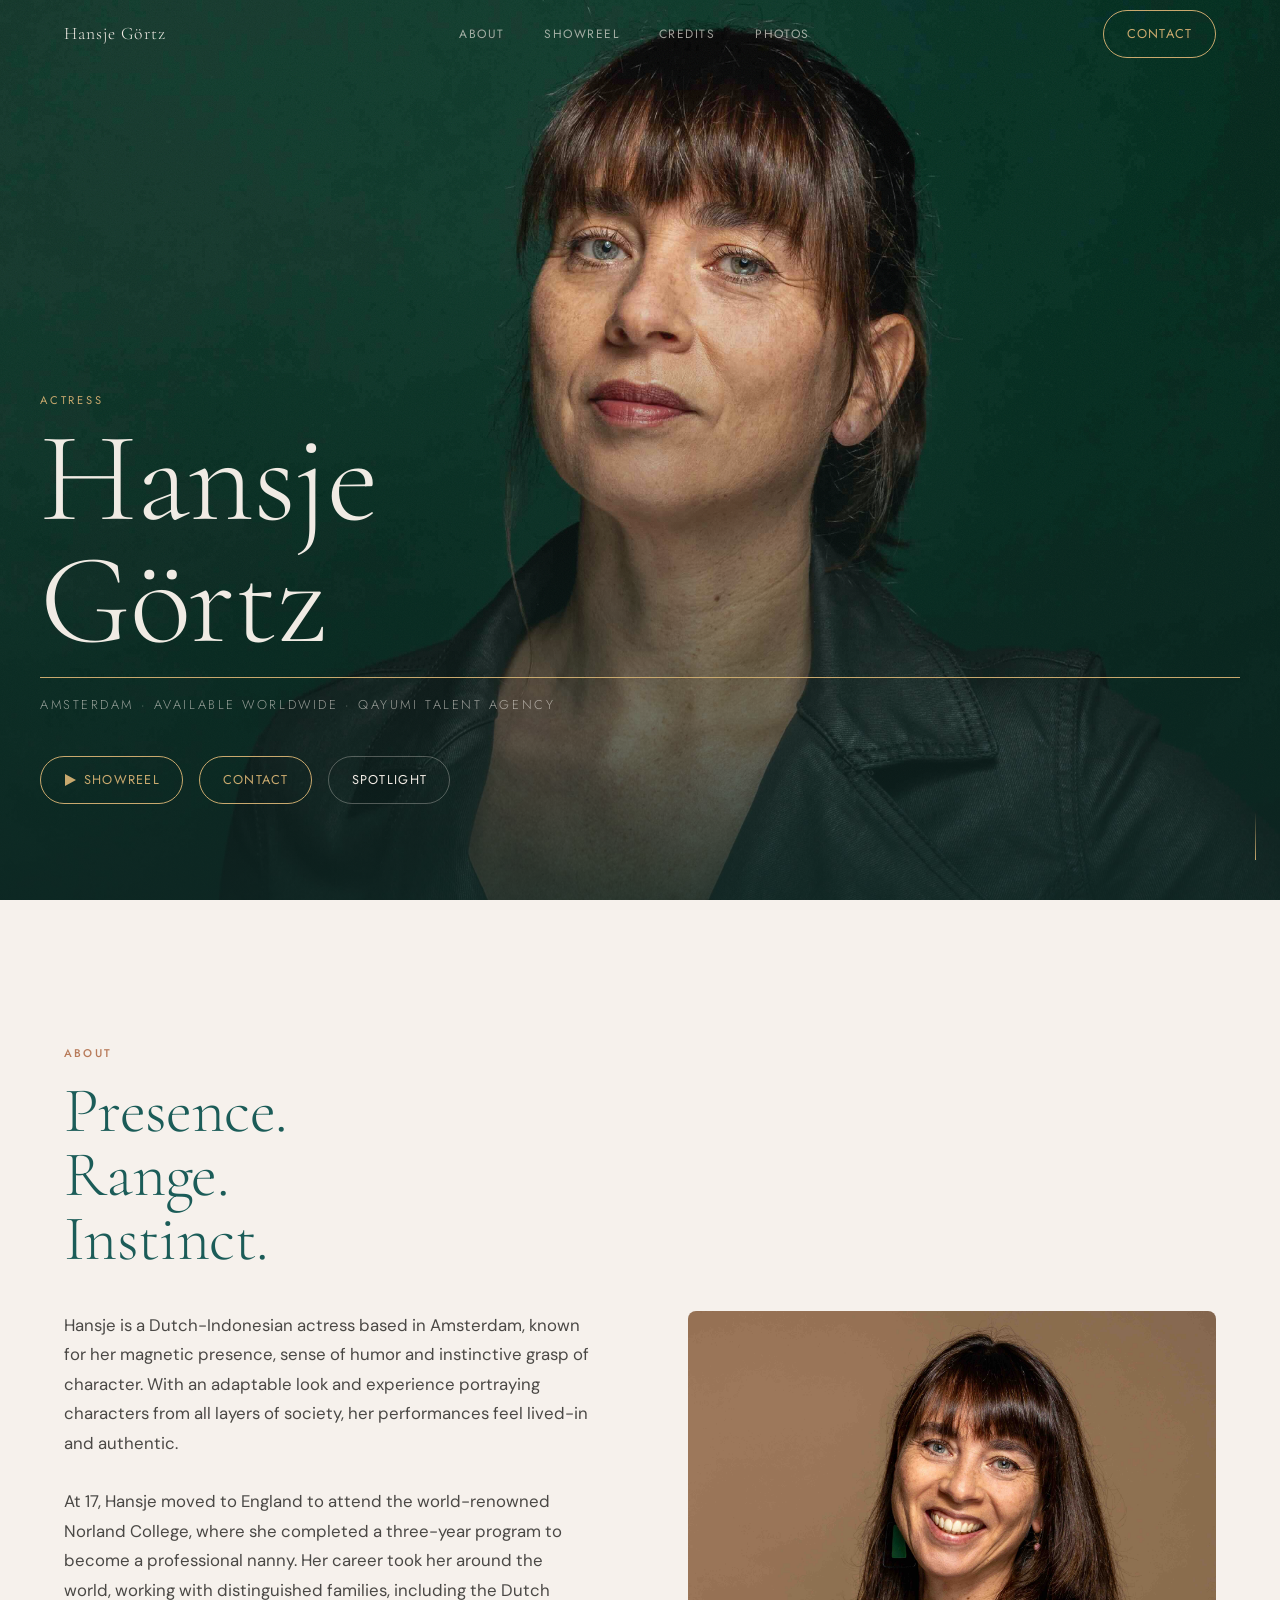
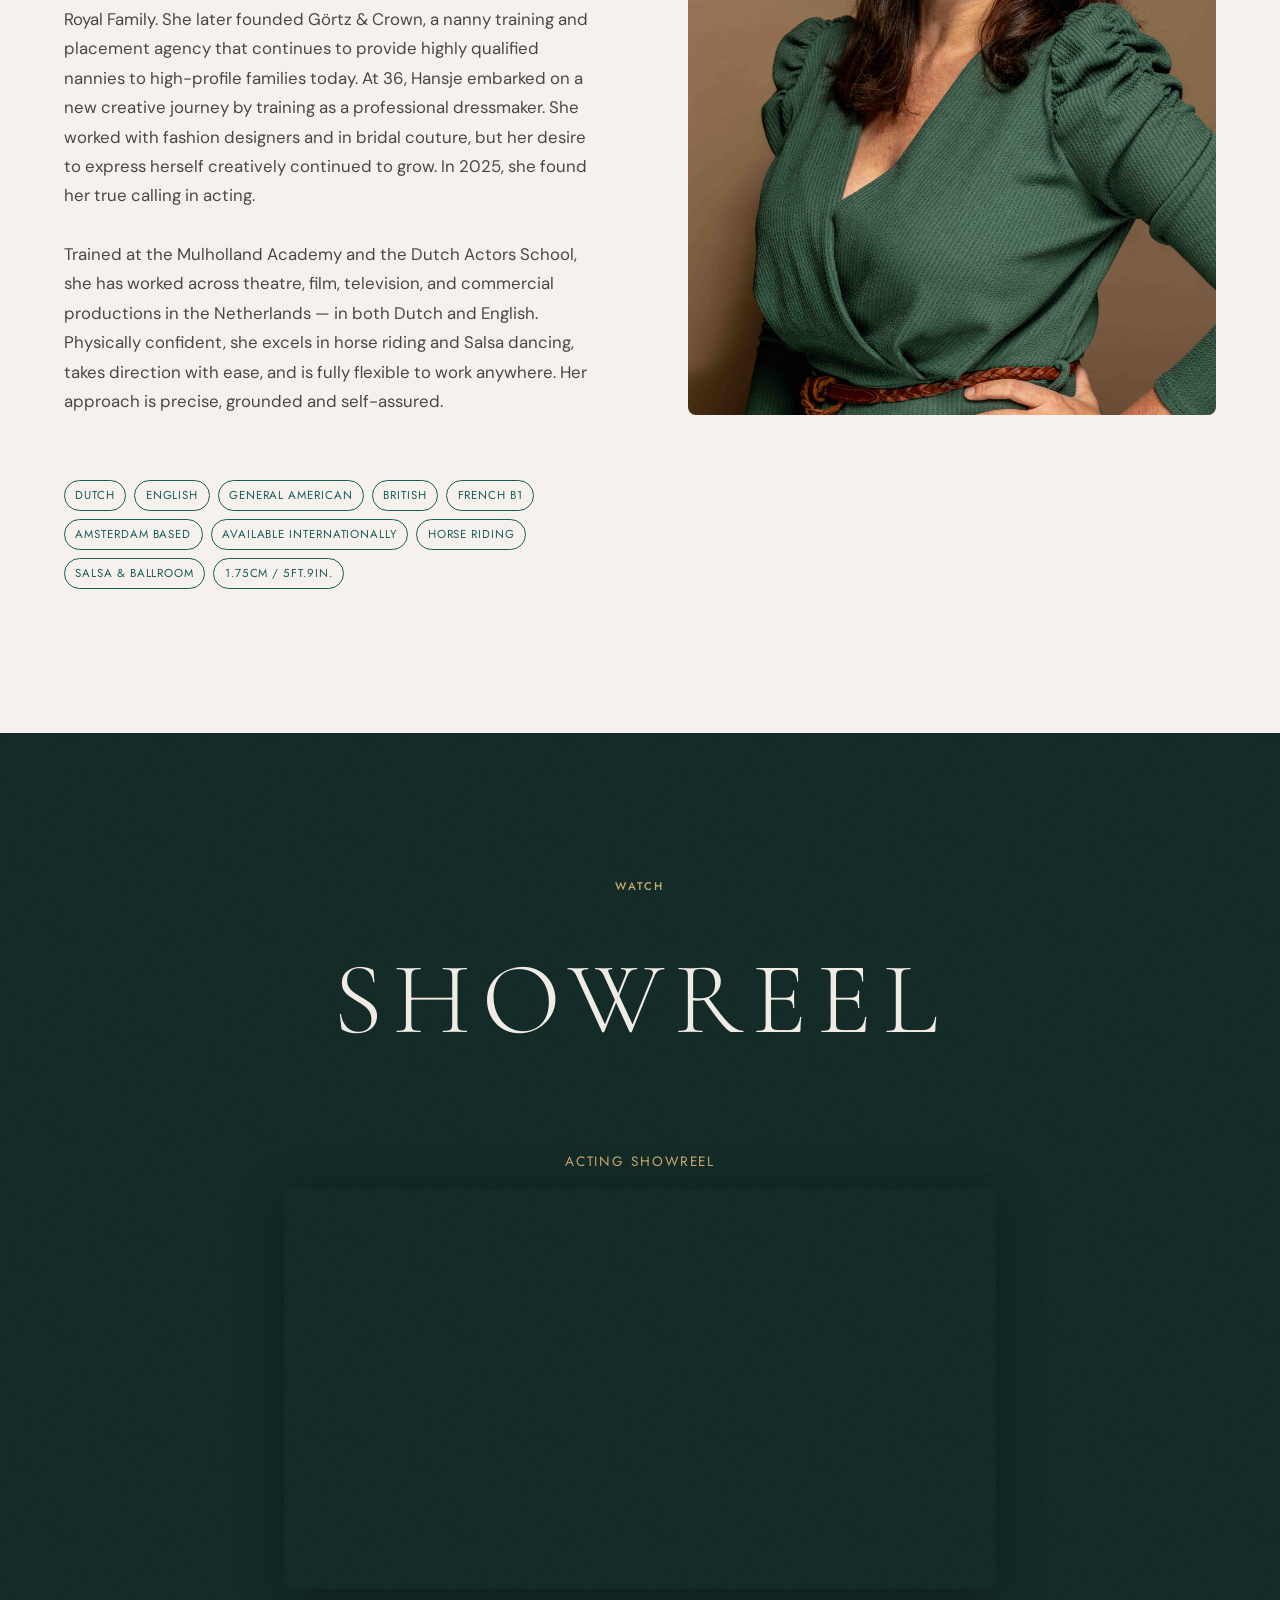
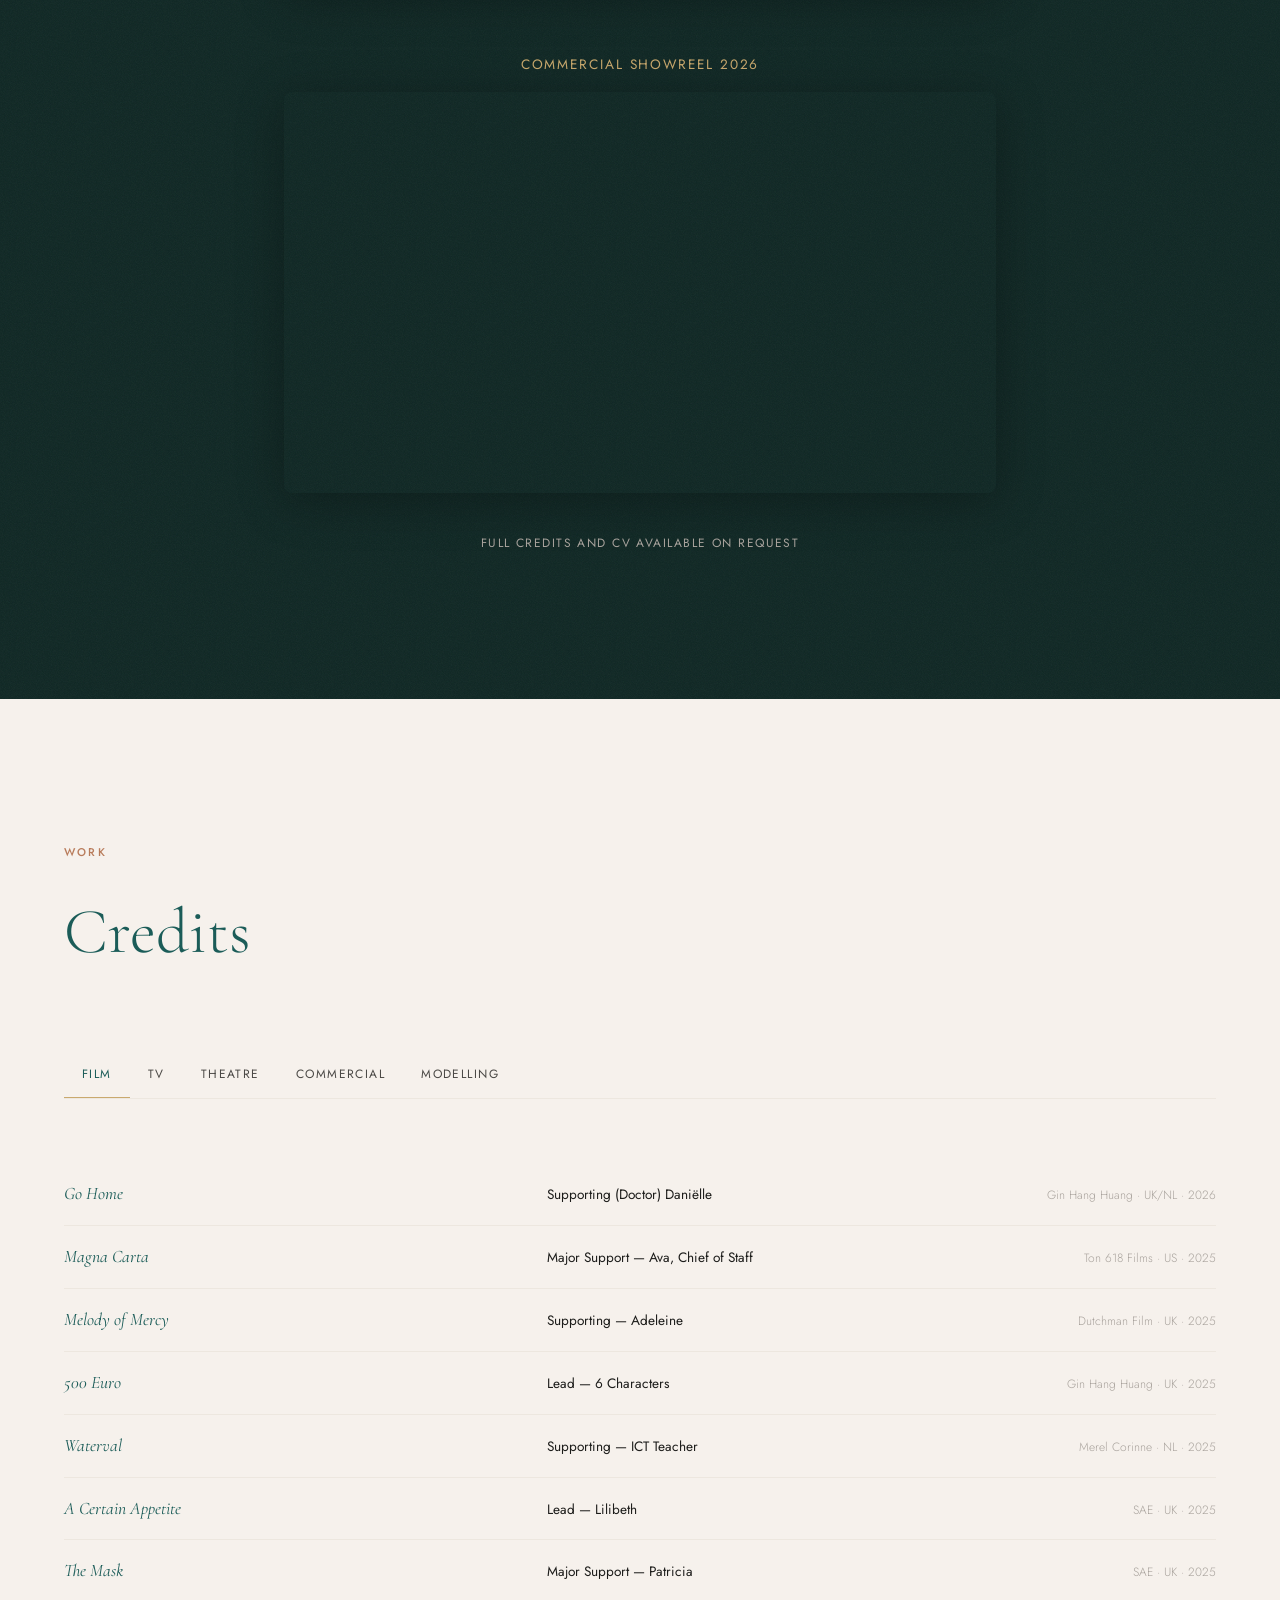
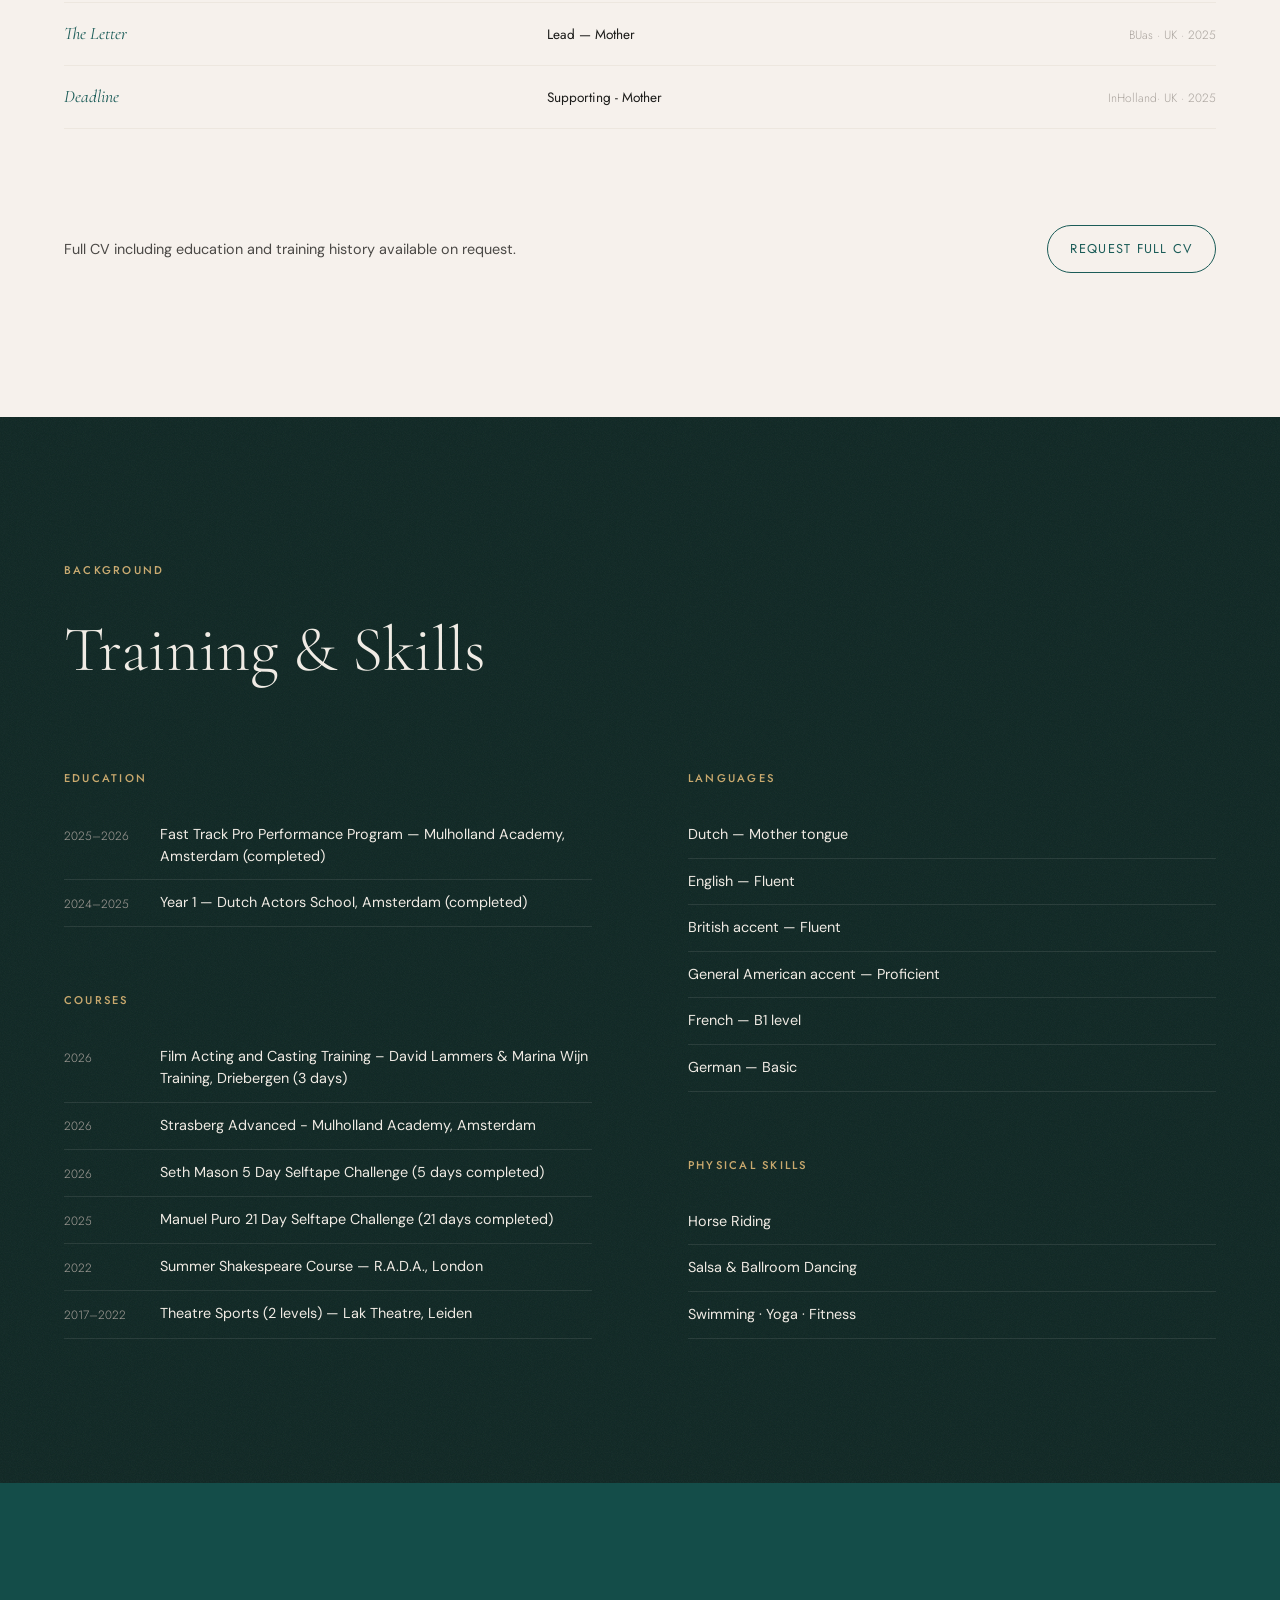
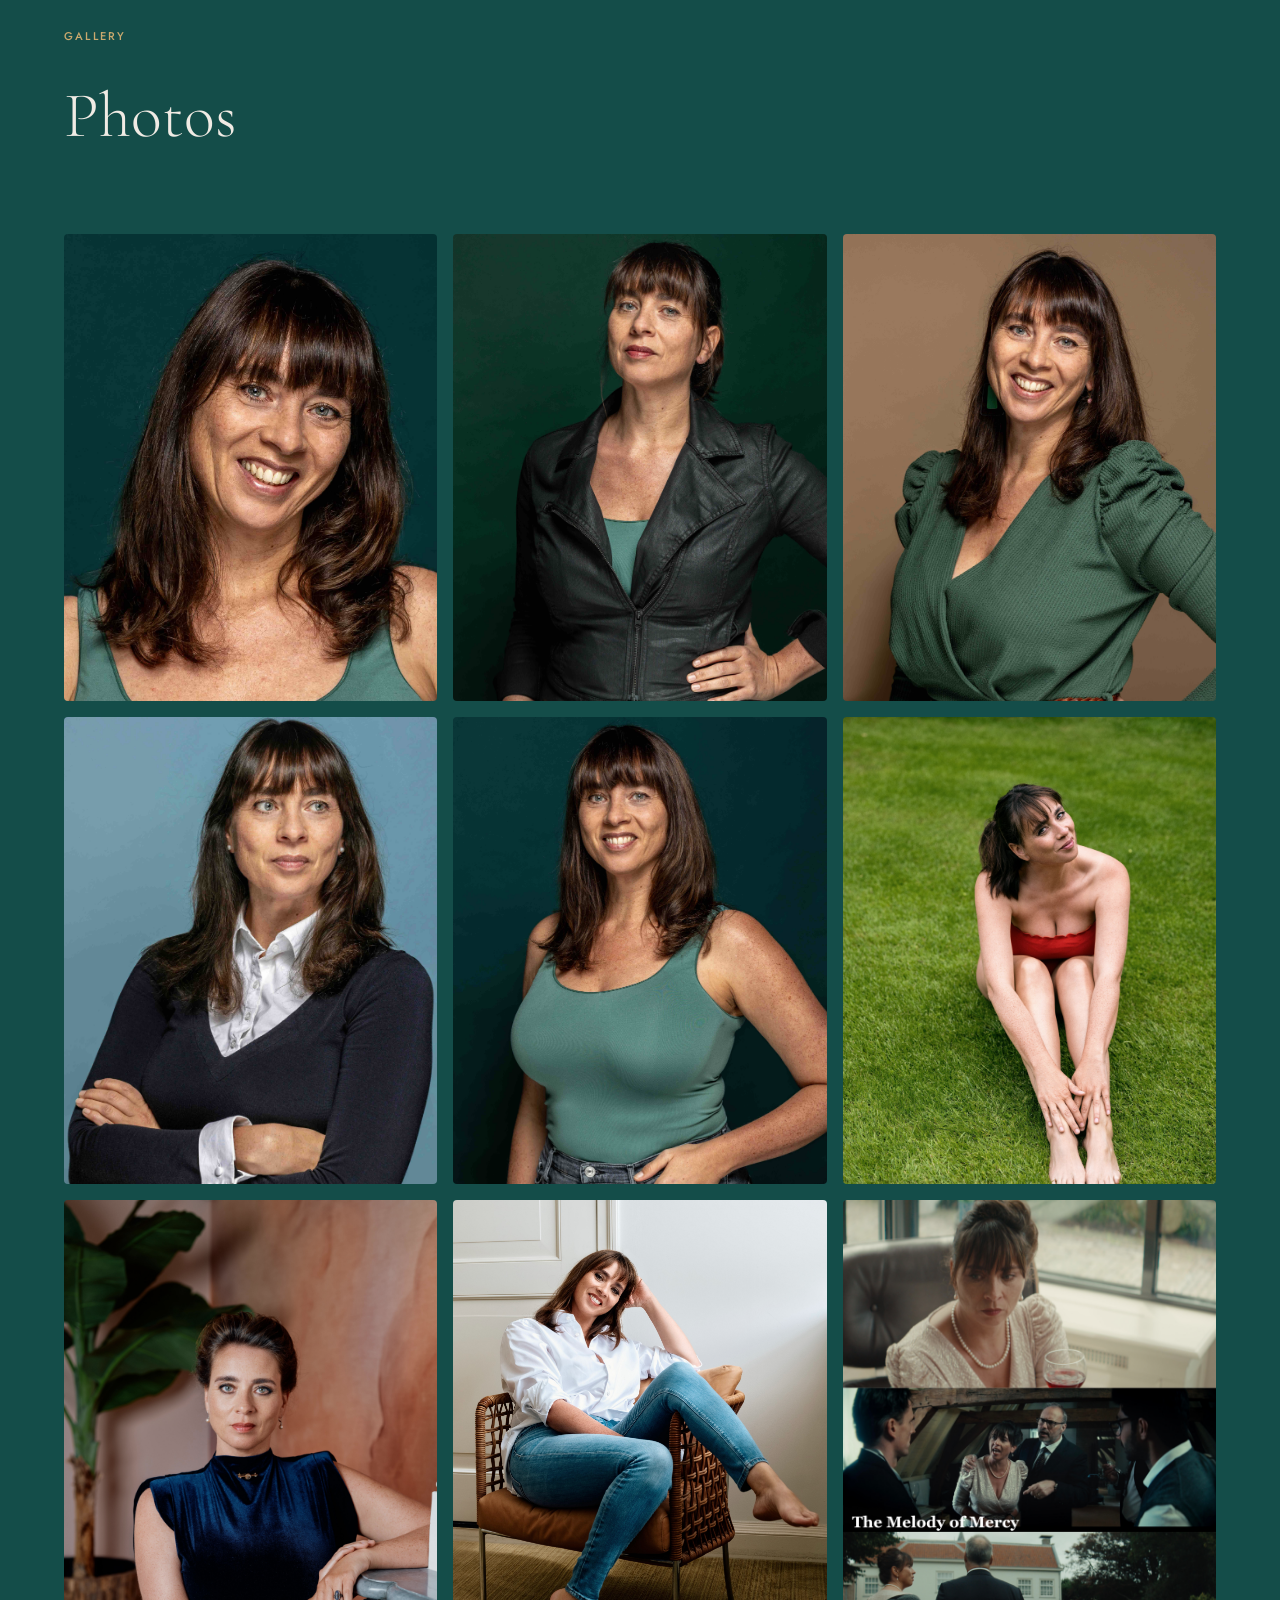
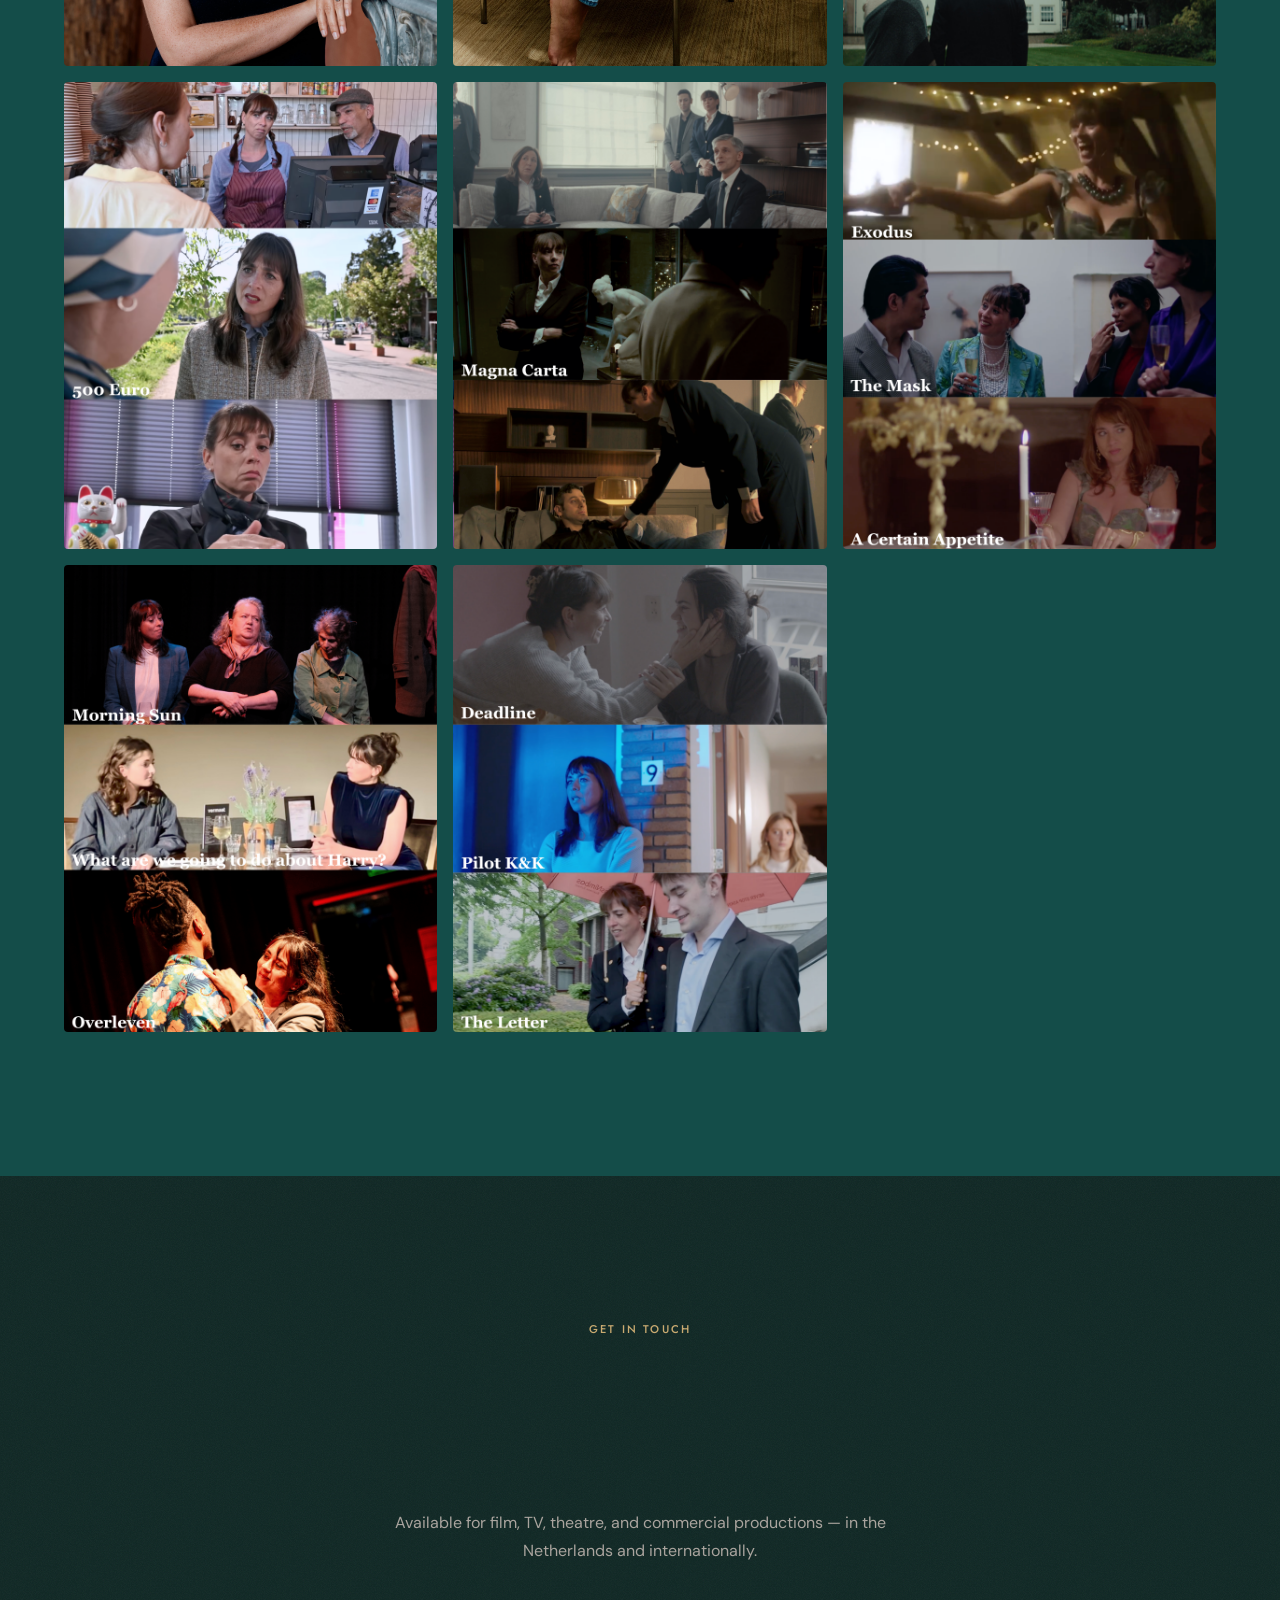
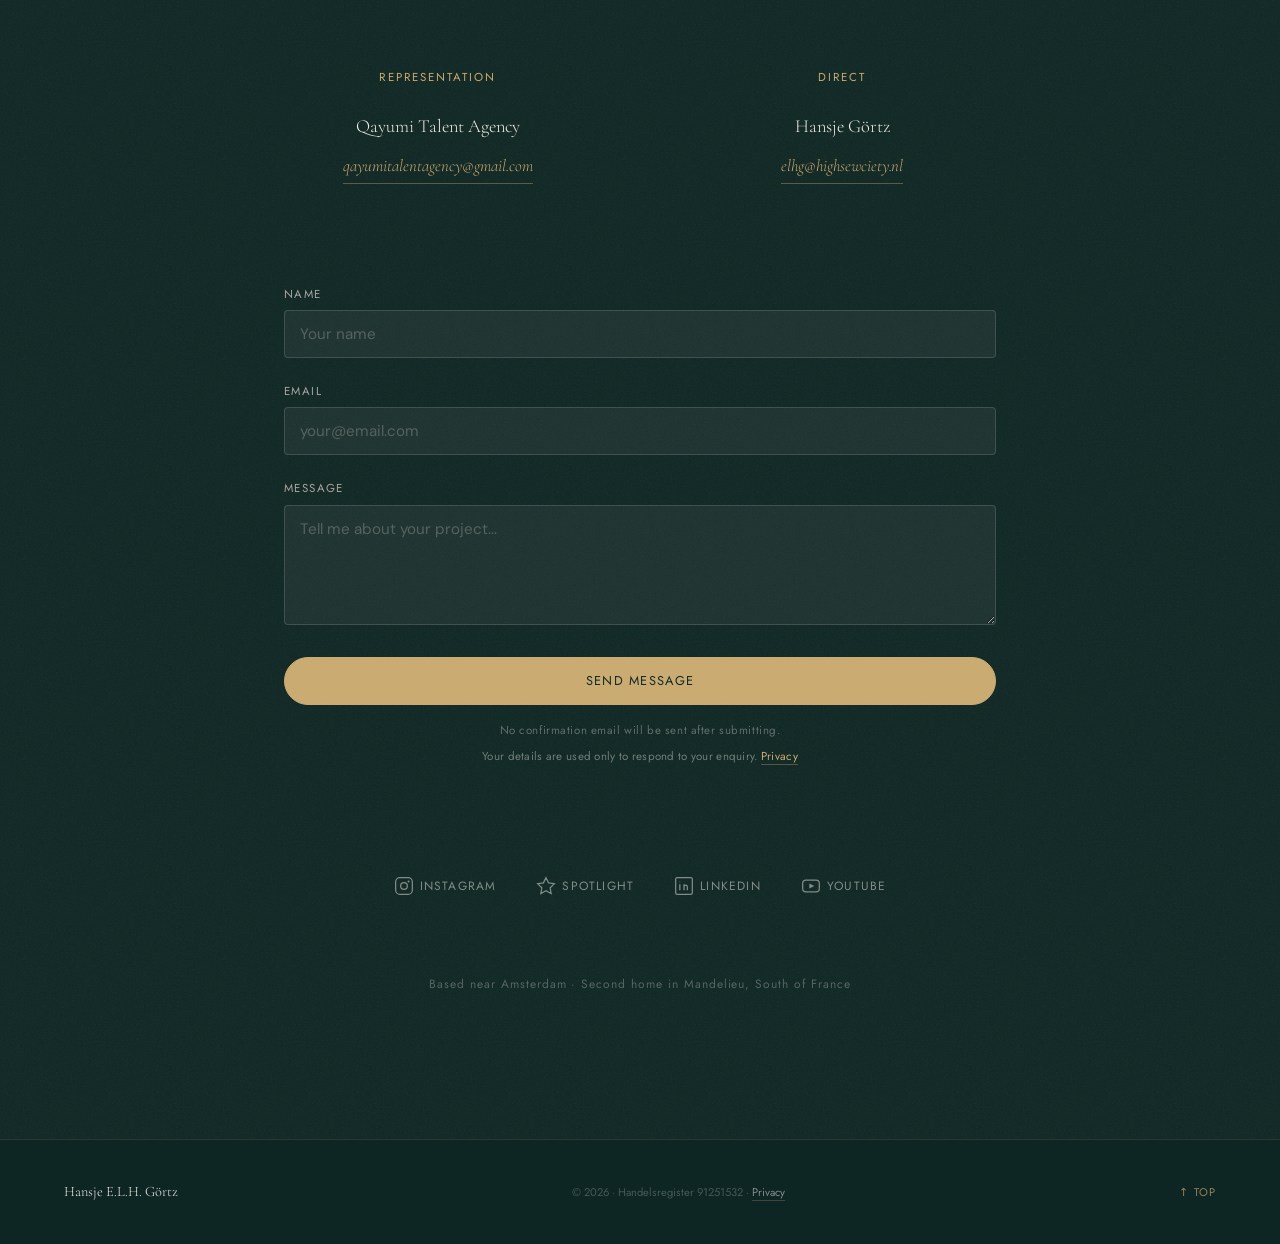
==== index.html @ 38dfb65f "Add files via upload" ====
<!DOCTYPE html>
<html lang="en"><head>
  <meta charset="UTF-8">
  <meta name="viewport" content="width=device-width, initial-scale=1.0">
  <meta name="description" content="Hansje Görtz — Actress based in Amsterdam. Available for Dutch and English-language productions worldwide. Film, TV, Theatre, Commercial.">
  <meta name="keywords" content="Hansje Görtz, actress, Amsterdam, Dutch actress, English actress, film, theatre, TV, casting">
  <meta property="og:title" content="Hansje Görtz — Actress">
  <meta property="og:description" content="Dutch-Indonesian actress based in Amsterdam. Available for international productions.">
  <meta property="og:image" content="images/hero.jpg?v=1787395289828">
  <meta property="og:url" content="https://hansjegortz.com">
  <meta name="twitter:card" content="summary_large_image">
  <title>Hansje Görtz — Actress</title>

  <!-- Google Fonts -->
  <link rel="preconnect" href="https://fonts.googleapis.com">
  <link rel="preconnect" href="https://fonts.gstatic.com" crossorigin="">
  <link href="https://fonts.googleapis.com/css2?family=Cormorant+Garamond:ital,wght@0,300;0,400;0,600;1,300;1,400&amp;family=Jost:wght@300;400;500&amp;family=DM+Sans:ital,wght@0,400;0,500;1,400&amp;display=swap" rel="stylesheet">

  <link rel="stylesheet" href="css/style.css?v=20260909">
  <link rel="stylesheet" href="css/editor.css?v=1787395289828">
</head>

<body class="" style="">

  <!-- HEADER (sticky, transparent to blur on scroll) -->
  <header id="site-header" class="site-header">
    <div class="header-inner">
      <a href="#hero" class="header-logo">Hansje Görtz</a>
      <nav class="header-nav" aria-label="Main navigation">
        <a href="#about">About</a>
        <a href="#showreel">Showreel</a>
        <a href="#credits">Credits</a>
        <a href="#photos">Photos</a>
      </nav>
      <a href="#contact" class="header-cta btn btn--outline">Contact</a>
      <button class="hamburger" aria-label="Open menu" aria-expanded="false">
        <span></span><span></span><span></span>
      </button>
    </div>
  </header>

  <!-- Mobile overlay nav -->
  <div class="mobile-nav" id="mobile-nav" aria-hidden="true">
    <nav>
      <a href="#about" class="mobile-nav__link">About</a>
      <a href="#showreel" class="mobile-nav__link">Showreel</a>
      <a href="#credits" class="mobile-nav__link">Credits</a>
      <a href="#photos" class="mobile-nav__link">Photos</a>
      <a href="#contact" class="mobile-nav__link mobile-nav__link--cta">Contact</a>
    </nav>
  </div>

  <main>

    <!-- SECTION 01 — HERO -->
    <section id="hero" class="section-hero">
      <div class="hero-bg">
        <img src="images/hero.jpg?v=1787395289828" alt="Hansje Görtz — Actress" class="hero-img" fetchpriority="high">
        <div class="hero-grain"></div>
        <div class="hero-gradient"></div>
      </div>
      <div class="hero-content">
        <p class="hero-eyebrow">Actress</p>
        <h1 class="hero-name">
          <span class="hero-name__line1">Hansje</span>
          <span class="hero-name__line2">Görtz</span>
        </h1>
        <p class="hero-tagline" data-editable="" spellcheck="true">Amsterdam · Available worldwide · Qayumi talent agency</p>
        <div class="hero-actions">
          <a href="#showreel" class="btn btn--outline btn--icon">
            <svg width="14" height="14" viewBox="0 0 14 14" fill="currentColor" aria-hidden="true"><polygon points="2,1 13,7 2,13"></polygon></svg>
            Showreel
          </a>
          <a href="#contact" class="btn btn--outline">Contact</a>
          <a href="https://app.spotlight.com/0930-5613-6769" target="_blank" rel="noopener noreferrer" class="btn btn--ghost">Spotlight</a>
        </div>
      </div>
      <a href="#about" class="hero-scroll-hint" aria-label="Scroll to about section">
        <span class="hero-scroll-line"></span>
      </a>
    </section>

    <!-- SECTION 02 — ABOUT -->
    <section id="about" class="section-about section--light">
      <div class="container">
        <div class="about-grid">
          <div class="about-text">
            <p class="section-label">About</p>
            <h2 class="about-heading" data-editable="" spellcheck="true">Presence.<br>Range.<br>Instinct.</h2>
            <div class="about-bio" data-editable="" data-multiline="" spellcheck="true">Hansje is a Dutch-Indonesian actress based in Amsterdam, known for her magnetic presence, sense of humor and instinctive grasp of character. With an adaptable look and experience portraying characters from all layers of society, her performances feel lived-in and authentic.<br><br>At 17, Hansje moved to England to attend the world-renowned Norland College, where she completed a three-year program to become a professional nanny. Her career took her around the world, working with distinguished families, including the Dutch Royal Family. She later founded Görtz &amp; Crown, a nanny training and placement agency that continues to provide highly qualified nannies to high-profile families today. At 36, Hansje embarked on a new creative journey by training as a professional dressmaker. She worked with fashion designers and in bridal couture, but her desire to express herself creatively continued to grow. In 2025, she found her true calling in acting.<br><br>Trained at the Mulholland Academy and the Dutch Actors School, she has worked across theatre, film, television, and commercial productions in the Netherlands — in both Dutch and English. Physically confident, she excels in horse riding and Salsa dancing, takes direction with ease, and is fully flexible to work anywhere. Her approach is precise, grounded and self-assured.</div>
            <div class="about-tags" aria-label="Key attributes" data-tag-container="">
              <span class="tag">Dutch</span>
              <span class="tag">English</span>
              <span class="tag">General American</span>
              <span class="tag">British</span>
              <span class="tag">French B1</span>
              <span class="tag">Amsterdam based</span>
              <span class="tag">Available internationally</span>
              <span class="tag">Horse riding</span>
              <span class="tag">Salsa &amp; Ballroom</span>
            <span class="tag">1.75cm / 5ft.9in.</span></div>
          </div>
          <div class="about-photo-wrap">
            <img src="images/about.jpg?v=1787395289828" alt="Hansje Görtz" class="about-photo" loading="lazy">
          </div>
        </div>
      </div>
    </section>

    <!-- SECTION 03 — SHOWREEL -->
    <section id="showreel" class="section-showreel section--dark">
      <div class="section-grain"></div>
      <div class="container container--narrow">
        <p class="section-label section-label--light">Watch</p>
        <h2 class="showreel-heading">Showreel</h2>
        <div class="showreel-list" data-showreel-list="">
          
        <div class="showreel-item"><h3 class="showreel-title" data-editable="" spellcheck="true">ACTING SHOWREEL</h3><div class="video-wrap"><iframe src="https://www.youtube.com/embed/jmjL3Ic3hh0?rel=0&amp;modestbranding=1" title="Hansje Görtz — ACTING SHOWREEL" frameborder="0" allow="accelerometer; autoplay; clipboard-write; encrypted-media; gyroscope; picture-in-picture" allowfullscreen="" loading="lazy"></iframe></div></div><div class="showreel-item"><h3 class="showreel-title" data-editable="" spellcheck="true">Commercial Showreel 2026</h3><div class="video-wrap"><iframe src="https://www.youtube.com/embed/zDg1MXEFWkk?rel=0&amp;modestbranding=1" title="Hansje Görtz — Commercial Showreel 2026" frameborder="0" allow="accelerometer; autoplay; clipboard-write; encrypted-media; gyroscope; picture-in-picture" allowfullscreen="" loading="lazy"></iframe></div></div></div>
        <a href="#contact" class="showreel-note">Full credits and CV available on request</a>
      </div>
    </section>

    <!-- SECTION 04 — CREDITS -->
    <section id="credits" class="section-credits section--light">
      <div class="container">
        <p class="section-label">Work</p>
        <h2 class="credits-heading" data-editable="" spellcheck="true">Credits</h2>
        <div class="credits-tabs" role="tablist" aria-label="Credits by category">
          <button class="tab-btn tab-btn--active" role="tab" aria-selected="true" aria-controls="tab-film" data-tab="film" tabindex="0" data-editable="" spellcheck="true">Film</button>
          <button class="tab-btn" role="tab" aria-selected="false" aria-controls="tab-tv" data-tab="tv" tabindex="-1" data-editable="" spellcheck="true">TV</button>
          <button class="tab-btn" role="tab" aria-selected="false" aria-controls="tab-theatre" data-tab="theatre" tabindex="-1" data-editable="" spellcheck="true">Theatre</button>
          <button class="tab-btn" role="tab" aria-selected="false" aria-controls="tab-commercial" data-tab="commercial" tabindex="-1" data-editable="" spellcheck="true">Commercial</button>
        <button id="credit-tab-modelling" class="tab-btn" role="tab" aria-selected="false" aria-controls="tab-modelling" data-tab="modelling" data-editable="" spellcheck="true" tabindex="-1">Modelling</button></div>

        <!-- FILM -->
        <div id="tab-film" class="credits-list credits-list--active" role="tabpanel">
          
          <div class="credit-item"><span class="credit-title" data-editable="" spellcheck="true">Go Home</span><span class="credit-role" data-editable="" spellcheck="true">Supporting (Doctor) Daniëlle</span><span class="credit-details" data-editable="" spellcheck="true">Gin Hang Huang · UK/NL · 2026</span></div><div class="credit-item">
            
            
            
          <span class="credit-title" data-editable="" spellcheck="true">Magna Carta</span><span class="credit-role" data-editable="" spellcheck="true">Major Support — Ava, Chief of Staff</span><span class="credit-details" data-editable="" spellcheck="true">Ton 618 Films · US · 2025</span></div><div class="credit-item">
            
            
            
          <span class="credit-title" data-editable="" spellcheck="true">Melody of Mercy</span><span class="credit-role" data-editable="" spellcheck="true">Supporting — Adeleine</span><span class="credit-details" data-editable="" spellcheck="true">Dutchman Film · UK · 2025</span></div><div class="credit-item">
            
            
            
          <span class="credit-title" data-editable="" spellcheck="true">500 Euro</span><span class="credit-role" data-editable="" spellcheck="true">Lead — 6 Characters</span><span class="credit-details" data-editable="" spellcheck="true">Gin Hang Huang · UK · 2025</span></div>
          
          
          <div class="credit-item">
            
            
            
          <span class="credit-title" data-editable="" spellcheck="true">Waterval</span><span class="credit-role" data-editable="" spellcheck="true">Supporting — ICT Teacher</span><span class="credit-details" data-editable="" spellcheck="true">Merel Corinne · NL · 2025</span></div>
          <div class="credit-item">
            
            
            
          <span class="credit-title" data-editable="" spellcheck="true">A Certain Appetite</span><span class="credit-role" data-editable="" spellcheck="true">Lead — Lilibeth</span><span class="credit-details" data-editable="" spellcheck="true">SAE · UK · 2025</span></div>
          <div class="credit-item">
            
            
            
          <span class="credit-title" data-editable="" spellcheck="true">The Mask</span><span class="credit-role" data-editable="" spellcheck="true">Major Support — Patricia</span><span class="credit-details" data-editable="" spellcheck="true">SAE · UK · 2025</span></div>
          <div class="credit-item">
            
            
            
          <span class="credit-title" data-editable="" spellcheck="true">The Letter</span><span class="credit-role" data-editable="" spellcheck="true">Lead — Mother</span><span class="credit-details" data-editable="" spellcheck="true">BUas · UK · 2025</span></div>
        <div class="credit-item"><span class="credit-title" data-editable="" spellcheck="true">Deadline</span><span class="credit-role" data-editable="" spellcheck="true">Supporting - Mother</span><span class="credit-details" data-editable="" spellcheck="true">InHolland· UK · 2025</span></div></div>

        <!-- TV -->
        <div id="tab-tv" class="credits-list" role="tabpanel" hidden="">
          <div class="credit-item"><span class="credit-title" data-editable="" spellcheck="true">Couch Clues (TV &amp; Online Escape Room)</span><span class="credit-role" data-editable="" spellcheck="true">Lead in Cat Case – Hannah</span><span class="credit-details" data-editable="" spellcheck="true">Lucid Pictures · UK · 2026</span></div><div class="credit-item">
            
            
            
          <span class="credit-title" data-editable="" spellcheck="true">Zelesta</span><span class="credit-role" data-editable="" spellcheck="true">Lead — TV Commercial</span><span class="credit-details" data-editable="" spellcheck="true">Ecom Nomad BV · NL · 2026</span></div><div class="credit-item">
            
            
            
          <span class="credit-title" data-editable="" spellcheck="true">Exodus (Pilot)</span><span class="credit-role" data-editable="" spellcheck="true">Lead — Janine</span><span class="credit-details" data-editable="" spellcheck="true">VPRO / NPO · Amar Somaroo · UK · 2025</span></div>
          <div class="credit-item">
            
            
            
          <span class="credit-title" data-editable="" spellcheck="true">De Faker op Vakantie</span><span class="credit-role" data-editable="" spellcheck="true">Lead — Mother</span><span class="credit-details" data-editable="" spellcheck="true">NPO / ZAPP · NL · 2025</span></div>
          <div class="credit-item">
            
            
            
          <span class="credit-title" data-editable="" spellcheck="true">K&amp;K (Pilot)</span><span class="credit-role" data-editable="" spellcheck="true">Supporting — Agnes</span><span class="credit-details" data-editable="" spellcheck="true">Cycloop TV · NL · 2025</span></div>
          
        </div>

        <!-- THEATRE -->
        <div id="tab-theatre" class="credits-list" role="tabpanel" hidden="">
          <div class="credit-item">
            
            
            
          <span class="credit-title" data-editable="" spellcheck="true">Morning Sun</span><span class="credit-role" data-editable="" spellcheck="true">Lead — Sylvia</span><span class="credit-details" data-editable="" spellcheck="true">Strike Me Pink Productions · UK · 2026</span></div>
          
          <div class="credit-item">
            
            
            
          <span class="credit-title" data-editable="" spellcheck="true">What Are We Going to Do About Harry?</span><span class="credit-role" data-editable="" spellcheck="true">Lead — Susan</span><span class="credit-details" data-editable="" spellcheck="true">TMA · Alex Murphy · UK · 2025</span></div>
          <div class="credit-item">
            
            
            
          <span class="credit-title" data-editable="" spellcheck="true">Necessary Targets</span><span class="credit-role" data-editable="" spellcheck="true">Lead — J.S.</span><span class="credit-details" data-editable="" spellcheck="true">TMA · Alex Murphy · UK · 2025</span></div>
          <div class="credit-item">
            
            
            
          <span class="credit-title" data-editable="" spellcheck="true">Sofa Play</span><span class="credit-role" data-editable="" spellcheck="true">Lead — Multiple Characters</span><span class="credit-details" data-editable="" spellcheck="true">TMA · Emma Dingwall · UK · 2025</span></div><div class="credit-item">
            
            
            
          <span class="credit-title" data-editable="" spellcheck="true">Over Leven</span><span class="credit-role" data-editable="" spellcheck="true">Lead — Noah</span><span class="credit-details" data-editable="" spellcheck="true">DNA · Mingus Dagelet · NL · 2025</span></div>
        </div>

        <!-- COMMERCIAL -->
        <div id="tab-commercial" class="credits-list" role="tabpanel" hidden="">
          <div class="credit-item"><span class="credit-title" data-editable="" spellcheck="true">Bol Online Campaign</span><span class="credit-role" data-editable="" spellcheck="true">Lead - Mother</span><span class="credit-details" data-editable="" spellcheck="true">Japie Stoppelenberg · NL · 2026</span></div><div class="credit-item"><span class="credit-title" data-editable="" spellcheck="true">Karwei Recruitment Campaign</span><span class="credit-role" data-editable="" spellcheck="true">Lead - Assistant Manager</span><span class="credit-details" data-editable="" spellcheck="true">Everybody Likes Penguins · NL · 2026</span></div><div class="credit-item"><span class="credit-title" data-editable="" spellcheck="true">Mother's Earth</span><span class="credit-role" data-editable="" spellcheck="true">Lead - Mother</span><span class="credit-details" data-editable="" spellcheck="true">Mango Media· NL · 2026</span></div><div class="credit-item"><span class="credit-title" data-editable="" spellcheck="true">Delta Airlines</span><span class="credit-role" data-editable="" spellcheck="true">Support - Airport Assistant</span><span class="credit-details" data-editable="" spellcheck="true">Gracie Koh · UK · 2026</span></div><div class="credit-item"><span class="credit-title" data-editable="" spellcheck="true">Sopra Steria</span><span class="credit-role" data-editable="" spellcheck="true">Support - Mother</span><span class="credit-details" data-editable="" spellcheck="true">Soda Film · NL · 2026</span></div><div class="credit-item">
            
            
            
          <span class="credit-title" data-editable="" spellcheck="true">V-Hotel</span><span class="credit-role" data-editable="" spellcheck="true">Lead - Hotel Guest</span><span class="credit-details" data-editable="" spellcheck="true">Eastcamp · NL · 2026</span></div><div class="credit-item"><span class="credit-title" data-editable="" spellcheck="true">Yuki Software</span><span class="credit-role" data-editable="" spellcheck="true">Lead - Accountant</span><span class="credit-details" data-editable="" spellcheck="true">Summery Media · NL · 2026</span></div><div class="credit-item">
            
            
            
          <span class="credit-title" data-editable="" spellcheck="true">Mortgage2Go</span><span class="credit-role" data-editable="" spellcheck="true">Lead - Home Buyer</span><span class="credit-details" data-editable="" spellcheck="true">Summery Media · UK · 2026</span></div><div class="credit-item"><span class="credit-title" data-editable="" spellcheck="true">Snel Voor de Zorg</span><span class="credit-role" data-editable="" spellcheck="true">Lead - Nurse</span><span class="credit-details" data-editable="" spellcheck="true">Dunion Online Marketing · NL · 2026</span></div><div class="credit-item">
            
            
            
          <span class="credit-title" data-editable="" spellcheck="true">PricewaterhouseCoopers (PWC)</span><span class="credit-role" data-editable="" spellcheck="true">Lead - Specialist Training Video</span><span class="credit-details" data-editable="" spellcheck="true">Guido Vedder · UK · 2025</span></div>
          
          
          <div class="credit-item"><span class="credit-title" data-editable="" spellcheck="true">Flexcoop</span><span class="credit-role" data-editable="" spellcheck="true">Lead - Nurse</span><span class="credit-details" data-editable="" spellcheck="true">Rec &amp; Play· NL · 2025</span></div><div class="credit-item">
            
            
            
          <span class="credit-title" data-editable="" spellcheck="true">Restaurant Dreefzicht</span><span class="credit-role" data-editable="" spellcheck="true">Lead - Restaurant Guest</span><span class="credit-details" data-editable="" spellcheck="true">Blue Whale Production · NL · 2025</span></div><div class="credit-item">
            
            
            
          <span class="credit-title" data-editable="" spellcheck="true">VVV Giftcard</span><span class="credit-role" data-editable="" spellcheck="true">Lead - Mother</span><span class="credit-details" data-editable="" spellcheck="true">Dorst &amp; Lesser · NL · 2025</span></div>
          <div class="credit-item">
            
            
            
          <span class="credit-title" data-editable="" spellcheck="true">Christies Real Estate</span><span class="credit-role" data-editable="" spellcheck="true">Lead - Home Owner</span><span class="credit-details" data-editable="" spellcheck="true">NL · 2025</span></div>
          
        </div>

        <div id="tab-modelling" class="credits-list" role="tabpanel" aria-labelledby="credit-tab-modelling" hidden=""><div class="credit-item"><span class="credit-title" data-editable="" spellcheck="true">Albert Heijn</span><span class="credit-role" data-editable="" spellcheck="true">Lead - Handmodel</span><span class="credit-details" data-editable="" spellcheck="true">Britt van Rhijn · NL · 2026</span></div></div><div class="credits-footer">
          <p class="credits-footer-text">Full CV including education and training history available on request.</p>
          <a href="mailto:elhg@highsewciety.nl?subject=CV Request — Hansje Görtz" class="btn btn--outline-dark">Request Full CV</a>
        </div>
      </div>
    </section>

    <!-- SECTION 05 — TRAINING & SKILLS -->
    <section id="training" class="section-training section--dark">
      <div class="section-grain"></div>
      <div class="container">
        <p class="section-label section-label--light">Background</p>
        <h2 class="training-heading">Training &amp; Skills</h2>
        <div class="training-grid">
          <div class="training-col">
            <h3 class="training-col-title">Education</h3>
            <ul class="training-list" data-training-list="" data-training-entry-type="dated">
              <li>
                <span class="training-year" data-editable="" spellcheck="true">2025–2026</span>
                <span class="training-desc" data-editable="" spellcheck="true">Fast Track Pro Performance Program — Mulholland Academy, Amsterdam (completed)</span>
              </li>
              <li>
                <span class="training-year" data-editable="" spellcheck="true">2024–2025</span>
                <span class="training-desc" data-editable="" spellcheck="true">Year 1 — Dutch Actors School, Amsterdam (completed)</span>
              </li>
            </ul>
            <h3 class="training-col-title training-col-title--spaced">Courses</h3>
            <ul class="training-list" data-training-list="" data-training-entry-type="dated">
              <li class=""><span class="training-year" data-editable="" spellcheck="true">2026</span><span class="training-desc" data-editable="" spellcheck="true">Film Acting and Casting Training – David Lammers &amp; Marina Wijn Training, Driebergen (3 days)</span></li><li class=""><span class="training-year" data-editable="" spellcheck="true">2026</span><span class="training-desc" data-editable="" spellcheck="true">Strasberg Advanced - Mulholland Academy, Amsterdam</span></li><li class="">
                <span class="training-year" data-editable="" spellcheck="true">2026</span>
                <span class="training-desc" data-editable="" spellcheck="true">Seth Mason 5 Day Selftape Challenge (5 days completed)</span>
              </li><li class="">
                <span class="training-year" data-editable="" spellcheck="true">2025</span>
                <span class="training-desc" data-editable="" spellcheck="true">Manuel Puro 21 Day Selftape Challenge (21 days completed)</span>
              </li><li class="">
                <span class="training-year" data-editable="" spellcheck="true">2022</span>
                <span class="training-desc" data-editable="" spellcheck="true">Summer Shakespeare Course — R.A.D.A., London</span>
              </li><li class="">
                <span class="training-year" data-editable="" spellcheck="true">2017–2022</span>
                <span class="training-desc" data-editable="" spellcheck="true">Theatre Sports (2 levels) — Lak Theatre, Leiden</span>
              </li>
              
              
              
            </ul>
          </div>
          <div class="training-col">
            <h3 class="training-col-title">Languages</h3>
            <ul class="training-list" data-training-list="" data-training-entry-type="simple">
              <li data-no-year="true"><span class="training-desc" data-editable="" spellcheck="true">Dutch — Mother tongue</span></li>
              <li data-no-year="true"><span class="training-desc" data-editable="" spellcheck="true">English — Fluent</span></li>
              <li data-no-year="true" class=""><span class="training-desc" data-editable="" spellcheck="true">British accent — Fluent</span></li><li data-no-year="true" class=""><span class="training-desc" data-editable="" spellcheck="true">General American accent — Proficient</span></li>
              
              <li data-no-year="true"><span class="training-desc" data-editable="" spellcheck="true">French — B1 level</span></li>
              <li data-no-year="true"><span class="training-desc" data-editable="" spellcheck="true">German — Basic</span></li>
            </ul>
            <h3 class="training-col-title training-col-title--spaced">Physical Skills</h3>
            <ul class="training-list" data-training-list="" data-training-entry-type="simple">
              <li data-no-year="true"><span class="training-desc" data-editable="" spellcheck="true">Horse Riding</span></li>
              <li data-no-year="true"><span class="training-desc" data-editable="" spellcheck="true">Salsa &amp; Ballroom Dancing</span></li>
              <li data-no-year="true"><span class="training-desc" data-editable="" spellcheck="true">Swimming · Yoga · Fitness</span></li>
            </ul>
          </div>
        </div>
      </div>
    </section>

    <!-- SECTION 06 — PHOTOS -->
    <section id="photos" class="section-photos section--teal">
      <div class="container">
        <p class="section-label section-label--light">Gallery</p>
        <h2 class="photos-heading">Photos</h2>
        <div class="photos-grid">
          <div class="photo-item photo-item--tall" data-index="0" tabindex="0" role="button">
            <img src="images/gallery-1.jpg?v=1787395289828" alt="Hansje Görtz — Close up portrait" loading="lazy">
          </div>
          <div class="photo-item" data-index="1" tabindex="0" role="button">
            <img src="images/gallery-2.jpg?v=1787395289828" alt="Hansje Görtz — Editorial portrait" loading="lazy">
          </div>
          <div class="photo-item" data-index="2" tabindex="0" role="button">
            <img src="images/gallery-3.jpg?v=1787395289828" alt="Hansje Görtz — Commercial" loading="lazy">
          </div>
          <div class="photo-item photo-item--tall" data-index="3" tabindex="0" role="button">
            <img src="images/gallery-4.jpg?v=1787395289828" alt="Hansje Görtz — Business portrait" loading="lazy">
          </div>
          <div class="photo-item" data-index="4" tabindex="0" role="button">
            <img src="images/gallery-5.jpg?v=1787395289828" alt="Hansje Görtz — Profile" loading="lazy">
          </div>
          <div class="photo-item" data-index="5" tabindex="0" role="button">
            <img src="images/HansjeBadpak2.jpg?v=1787395289828" alt="Hansje Görtz" loading="lazy">
          </div>
          <div class="photo-item" data-index="6" tabindex="0" role="button">
            <img src="images/HansjeKlassiek3.jpg?v=1787395289828" alt="Hansje Görtz" loading="lazy">
          </div>
          
        <div class="photo-item" data-index="7" tabindex="0" role="button"><img src="images/1777314270642_74dbeae6-c19f-4c43-8b7b-91ba8beae2a9.jpg?v=1787395289828" alt="Hansje Görtz" loading="lazy"></div><div class="photo-item" data-index="8" tabindex="0" role="button"><img src="images/1785788890203_1.png?v=1787395289828" alt="Hansje Görtz" loading="lazy"></div><div class="photo-item" data-index="9" tabindex="0" role="button"><img src="images/1785788908228_2.png?v=1787395289828" alt="Hansje Görtz" loading="lazy"></div><div class="photo-item" data-index="10" tabindex="0" role="button"><img src="images/1785788932554_3.png?v=1787395289828" alt="Hansje Görtz" loading="lazy"></div><div class="photo-item" data-index="11" tabindex="0" role="button"><img src="images/1785789713955_6.png?v=1787395289828" alt="Hansje Görtz" loading="lazy"></div><div class="photo-item" data-index="12" tabindex="0" role="button"><img src="images/1785789727386_5.png?v=1787395289828" alt="Hansje Görtz" loading="lazy"></div><div class="photo-item" data-index="13" tabindex="0" role="button"><img src="images/1785789742028_4.png?v=1787395289828" alt="Hansje Görtz" loading="lazy"></div></div>
      </div>

      <!-- Lightbox -->
      <div class="lightbox" id="lightbox" aria-hidden="true" role="dialog" aria-label="Open Hansje Görtz photo collage">
        <button class="lightbox-close" aria-label="Close lightbox">×</button>
        <button class="lightbox-prev" aria-label="Previous photo">←</button>
        <button class="lightbox-next" aria-label="Next photo">→</button>
        <div class="lightbox-inner">
          <img src="https://hansjegortz.com/images/1785789742028_4.png?v=1787395289828" alt="Hansje Görtz" class="lightbox-img" hidden="">
          <div class="lightbox-collage-host"><div class="collage-frame collage-layout--three-columns"><div class="collage-slot"><img src="images/1786468068313_test.jpg?v=1787395289828" alt="Hansje Görtz" loading="lazy" style="--collage-zoom: 1; --collage-x: 50%; --collage-y: 50%;"><p class="collage-photo-title">Test 1</p></div><div class="collage-slot"><img src="images/1786468076414_gallery-1.jpg?v=1787395289828" alt="Hansje Görtz" loading="lazy" style="--collage-zoom: 1; --collage-x: 50%; --collage-y: 50%;"><p class="collage-photo-title">Test 2</p></div><div class="collage-slot"><img src="images/1786468086339_test.jpg?v=1787395289828" alt="Hansje Görtz" loading="lazy" style="--collage-zoom: 1; --collage-x: 50%; --collage-y: 50%;"><p class="collage-photo-title">Test 3</p></div><p class="collage-title"></p></div></div>
        </div>
      </div>
    </section>

    <!-- SECTION 07 — CONTACT -->
    <section id="contact" class="section-contact section--dark">
      <div class="section-grain"></div>
      <div class="container container--narrow contact-inner">
        <p class="section-label section-label--light">Get in touch</p>
        <h2 class="contact-heading" data-editable="" spellcheck="true">Let's Work Together</h2>
        <p class="contact-subtext" data-editable="" spellcheck="true">Available for film, TV, theatre, and commercial productions — in the Netherlands and internationally.</p>

        <div class="contact-blocks" data-contact-blocks="">
          <div class="contact-block">
            <p class="contact-block__label" data-editable="" spellcheck="true">Representation</p>
            <p class="contact-block__primary" data-editable="" spellcheck="true">Qayumi Talent Agency</p>
            <a href="mailto:qayumitalentagency@gmail.com" class="contact-block__email">qayumitalentagency@gmail.com</a>
          </div>

          <div class="contact-block">
            <p class="contact-block__label" data-editable="" spellcheck="true">Direct</p>
            <p class="contact-block__primary" data-editable="" spellcheck="true">Hansje Görtz</p>
            <a href="mailto:elhg@highsewciety.nl" class="contact-block__email">elhg@highsewciety.nl</a>
          </div>
        </div>

        <form class="contact-form" id="contact-form" method="POST" name="contact">
          <input type="hidden" name="form-name" value="contact">
          <div class="form-row">
            <label for="name" class="form-label">Name</label>
            <input type="text" id="name" name="name" class="form-input" placeholder="Your name" required="" autocomplete="name">
          </div>
          <div class="form-row">
            <label for="email" class="form-label">Email</label>
            <input type="email" id="email" name="email" class="form-input" placeholder="your@email.com" required="" autocomplete="email">
          </div>
          <div class="form-row">
            <label for="message" class="form-label">Message</label>
            <textarea id="message" name="message" class="form-input form-textarea" placeholder="Tell me about your project..." required="" rows="4"></textarea>
          </div>
          <button type="submit" class="btn btn--filled btn--full">Send Message</button>
          <p class="form-success" id="form-success" aria-live="polite" hidden="">Thank you — your message has been sent. Please note: you will not receive a confirmation email.</p>
          <p class="form-note">No confirmation email will be sent after submitting.</p>
          <p class="form-privacy">Your details are used only to respond to your enquiry. <a href="/privacy/">Privacy</a></p>
        </form>

        <div class="social-links" aria-label="Social media and professional profiles">
          <a href="https://www.instagram.com/hansje_gortz_actor/" target="_blank" rel="noopener noreferrer" class="social-link" aria-label="Instagram">
            <svg width="20" height="20" viewBox="0 0 24 24" fill="none" stroke="currentColor" stroke-width="1.5" aria-hidden="true"><rect x="2" y="2" width="20" height="20" rx="5"></rect><circle cx="12" cy="12" r="4"></circle><circle cx="17.5" cy="6.5" r="0.5" fill="currentColor"></circle></svg>
            Instagram
          </a>
          <a href="https://app.spotlight.com/0930-5613-6769" target="_blank" rel="noopener noreferrer" class="social-link" aria-label="Spotlight">
            <svg width="20" height="20" viewBox="0 0 24 24" fill="none" stroke="currentColor" stroke-width="1.5" aria-hidden="true"><polygon points="12,2 15.09,8.26 22,9.27 17,14.14 18.18,21.02 12,17.77 5.82,21.02 7,14.14 2,9.27 8.91,8.26"></polygon></svg>
            Spotlight
          </a>
          <a href="https://www.linkedin.com/in/hansje-g%C3%B6rtz-b247464/" target="_blank" rel="noopener noreferrer" class="social-link" aria-label="LinkedIn">
            <svg width="20" height="20" viewBox="0 0 24 24" fill="none" stroke="currentColor" stroke-width="1.5" aria-hidden="true"><rect x="2" y="2" width="20" height="20" rx="2"></rect><path d="M7 10v7M7 7v.5M12 17v-4a2 2 0 0 1 4 0v4M12 10v7"></path></svg>
            LinkedIn
          </a>
          <a href="https://www.youtube.com/@hansjeelhg2250" target="_blank" rel="noopener noreferrer" class="social-link" aria-label="YouTube">
            <svg width="20" height="20" viewBox="0 0 24 24" fill="none" stroke="currentColor" stroke-width="1.5" aria-hidden="true"><rect x="2" y="5" width="20" height="14" rx="4"></rect><polygon points="10,9 16,12 10,15" fill="currentColor" stroke="none"></polygon></svg>
            YouTube
          </a>
        </div>

        <p class="contact-location" data-editable="" spellcheck="true">Based near Amsterdam · Second home in Mandelieu, South of France</p>
      </div>
    </section>

  </main>

  <footer class="site-footer">
    <div class="container footer-inner">
      <p class="footer-name">Hansje E.L.H. Görtz</p>
      <p class="footer-legal">© 2026 · Handelsregister 91251532 · <a href="/privacy/">Privacy</a></p>
      <a href="#hero" class="footer-back-top" aria-label="Back to top">↑ Top</a>
    </div>
  </footer>

  <script src="js/main.js?v=1787395289828"></script>
  <script src="js/editor.js?v=1787395289828"></script>







</body></html>
---- css/style.css ----
/* ============================================================
   Hansje Görtz — style.css
   ============================================================ */

/* 1. DESIGN TOKENS
   ============================================================ */
:root {
  /* Colours */
  --color-teal:             #1B5C58;
  --color-teal-dark:        #0E2623;
  --color-teal-mid:         #144D49;
  --color-champagne:        #C9A96E;
  --color-champagne-light:  #E8D5A8;
  --color-terracotta:       #B87B5A;
  --color-cream:            #F6F1EC;
  --color-cream-dark:       #EDE7DF;
  --color-text-dark:        #1C1C1A;
  --color-text-mid:         #4A4845;
  --color-text-light:       #F0EBE4;
  --color-text-muted:       #A8A29C;

  /* Typography */
  --font-display: 'Cormorant Garamond', Georgia, serif;
  --font-ui:      'Jost', system-ui, sans-serif;
  --font-body:    'DM Sans', system-ui, sans-serif;

  /* Spacing */
  --space-xs:   0.5rem;
  --space-sm:   1rem;
  --space-md:   1.5rem;
  --space-lg:   2.5rem;
  --space-xl:   4rem;
  --space-2xl:  6rem;
  --space-3xl:  9rem;

  /* Layout */
  --max-width:        1200px;
  --max-width-narrow: 760px;
  --header-height:    68px;
  --section-pad-v:    var(--space-3xl);

  /* Radii */
  --radius-sm:   4px;
  --radius-md:   8px;
  --radius-pill: 100px;

  /* Transitions */
  --transition-fast: 0.15s ease;
  --transition-base: 0.3s ease;
  --transition-slow: 0.6s ease;

  /* Shadows */
  --shadow-soft: 0 4px 24px rgba(0,0,0,0.12);
  --shadow-deep: 0 8px 48px rgba(0,0,0,0.28);
}


/* 2. RESET & BASE
   ============================================================ */
*, *::before, *::after { box-sizing: border-box; margin: 0; padding: 0; }

html {
  scroll-behavior: smooth;
  scroll-padding-top: var(--header-height);
  font-size: 16px;
  -webkit-text-size-adjust: 100%;
}

body {
  font-family: var(--font-body);
  line-height: 1.7;
  color: var(--color-text-dark);
  background-color: var(--color-cream);
  overflow-x: hidden;
}

img { display: block; max-width: 100%; height: auto; }
a   { color: inherit; text-decoration: none; }
ul  { list-style: none; }
button { cursor: pointer; font-family: inherit; border: none; background: none; }


/* 3. LAYOUT UTILITIES
   ============================================================ */
.container {
  width: 100%;
  max-width: var(--max-width);
  margin-inline: auto;
  padding-inline: var(--space-md);
}
.container--narrow { max-width: var(--max-width-narrow); }

.section--light { background-color: var(--color-cream); color: var(--color-text-dark); }
.section--dark  { background-color: var(--color-teal-dark); color: var(--color-text-light); position: relative; }
.section--teal  { background-color: var(--color-teal-mid); color: var(--color-text-light); position: relative; }

/* SVG noise grain for dark sections */
.section-grain, .hero-grain {
  position: absolute;
  inset: 0;
  pointer-events: none;
  opacity: 0.06;
  background-image: url("data:image/svg+xml,%3Csvg viewBox='0 0 256 256' xmlns='http://www.w3.org/2000/svg'%3E%3Cfilter id='n'%3E%3CfeTurbulence type='fractalNoise' baseFrequency='0.9' numOctaves='4' stitchTiles='stitch'/%3E%3C/filter%3E%3Crect width='100%25' height='100%25' filter='url(%23n)'/%3E%3C/svg%3E");
  background-size: 200px 200px;
  mix-blend-mode: screen;
}

.section-label {
  font-family: var(--font-ui);
  font-size: 0.7rem;
  font-weight: 500;
  letter-spacing: 0.2em;
  text-transform: uppercase;
  color: var(--color-terracotta);
  margin-bottom: var(--space-sm);
}
.section-label--light { color: var(--color-champagne); }

/* Scroll fade-in (applied via JS) */
.fade-target {
  opacity: 0;
  transform: translateY(24px);
  transition: opacity 0.7s ease, transform 0.7s ease;
}
.fade-target.is-visible { opacity: 1; transform: translateY(0); }


/* 4. BUTTONS
   ============================================================ */
.btn {
  display: inline-flex;
  align-items: center;
  gap: 0.5em;
  font-family: var(--font-ui);
  font-size: 0.8rem;
  font-weight: 400;
  letter-spacing: 0.1em;
  text-transform: uppercase;
  padding: 0.75em 1.75em;
  min-height: 48px;
  border-radius: var(--radius-pill);
  transition: background-color var(--transition-base), color var(--transition-base),
              border-color var(--transition-base), transform var(--transition-fast);
  white-space: nowrap;
}
.btn:hover { transform: translateY(-1px); }

.btn--outline {
  border: 1px solid var(--color-champagne);
  color: var(--color-champagne);
  background: transparent;
}
.btn--outline:hover { background: var(--color-champagne); color: var(--color-teal-dark); }

.btn--outline-dark {
  border: 1px solid var(--color-teal);
  color: var(--color-teal);
  background: transparent;
}
.btn--outline-dark:hover { background: var(--color-teal); color: var(--color-cream); }

.btn--ghost {
  border: 1px solid rgba(240,235,228,0.3);
  color: var(--color-text-light);
  background: transparent;
}
.btn--ghost:visited { color: var(--color-text-light); }
.btn--ghost:hover,
.btn--ghost:focus-visible {
  border-color: rgba(240,235,228,0.7);
  color: var(--color-text-light);
  background: rgba(240,235,228,0.08);
}

.btn--filled {
  background: var(--color-champagne);
  color: var(--color-teal-dark);
  border: 1px solid var(--color-champagne);
}
.btn--filled:hover { background: var(--color-champagne-light); border-color: var(--color-champagne-light); }

.btn--full { width: 100%; justify-content: center; }


/* 5. HEADER
   ============================================================ */
.site-header {
  position: fixed;
  top: 0; left: 0; right: 0;
  z-index: 100;
  height: var(--header-height);
  transition: background-color var(--transition-base), backdrop-filter var(--transition-base), box-shadow var(--transition-base);
}

.site-header.scrolled {
  background-color: rgba(14, 38, 35, 0.88);
  backdrop-filter: blur(12px);
  -webkit-backdrop-filter: blur(12px);
  box-shadow: 0 1px 0 rgba(201, 169, 110, 0.15);
}

.header-inner {
  display: flex;
  align-items: center;
  justify-content: space-between;
  height: 100%;
  max-width: var(--max-width);
  margin-inline: auto;
  padding-inline: var(--space-md);
  gap: var(--space-md);
}

.header-logo {
  font-family: var(--font-display);
  font-size: 1.1rem;
  font-weight: 300;
  letter-spacing: 0.06em;
  color: var(--color-text-light);
  flex-shrink: 0;
}

.header-nav { display: flex; gap: var(--space-lg); }

.header-nav a {
  font-family: var(--font-ui);
  font-size: 0.75rem;
  font-weight: 400;
  letter-spacing: 0.12em;
  text-transform: uppercase;
  color: rgba(240, 235, 228, 0.65);
  transition: color var(--transition-fast);
  position: relative;
}
.header-nav a::after {
  content: '';
  position: absolute;
  bottom: -3px; left: 0; right: 0;
  height: 1px;
  background: var(--color-champagne);
  transform: scaleX(0);
  transform-origin: left;
  transition: transform var(--transition-base);
}
.header-nav a:hover { color: var(--color-text-light); }
.header-nav a:hover::after { transform: scaleX(1); }

/* Hamburger */
.hamburger {
  display: none;
  flex-direction: column;
  justify-content: space-between;
  width: 24px;
  height: 16px;
  flex-shrink: 0;
}
.hamburger span {
  display: block;
  width: 100%;
  height: 1px;
  background: var(--color-text-light);
  transition: transform var(--transition-base), opacity var(--transition-fast);
}
.hamburger.is-open span:nth-child(1) { transform: translateY(7px) rotate(45deg); }
.hamburger.is-open span:nth-child(2) { opacity: 0; }
.hamburger.is-open span:nth-child(3) { transform: translateY(-9px) rotate(-45deg); }

/* Mobile nav overlay */
.mobile-nav {
  position: fixed;
  inset: 0;
  z-index: 99;
  background-color: var(--color-teal-dark);
  display: flex;
  align-items: center;
  justify-content: center;
  opacity: 0;
  pointer-events: none;
  transition: opacity var(--transition-slow);
}
.mobile-nav.is-open { opacity: 1; pointer-events: all; }

.mobile-nav nav {
  display: flex;
  flex-direction: column;
  align-items: center;
  gap: var(--space-lg);
  text-align: center;
}

.mobile-nav__link {
  font-family: var(--font-display);
  font-size: clamp(2rem, 8vw, 3.5rem);
  font-weight: 300;
  color: var(--color-text-light);
  letter-spacing: 0.05em;
  transition: color var(--transition-fast);
}
.mobile-nav__link:hover { color: var(--color-champagne); }

.mobile-nav__link--cta {
  font-family: var(--font-ui);
  font-size: 0.85rem;
  font-weight: 400;
  letter-spacing: 0.15em;
  text-transform: uppercase;
  border: 1px solid var(--color-champagne);
  color: var(--color-champagne);
  padding: 0.75em 2em;
  border-radius: var(--radius-pill);
  margin-top: var(--space-sm);
}


/* 6. HERO SECTION
   ============================================================ */
.section-hero {
  position: relative;
  height: 100dvh;
  min-height: 600px;
  display: flex;
  flex-direction: column;
  justify-content: flex-end;
  overflow: hidden;
}

.hero-bg { position: absolute; inset: 0; z-index: 0; }
.hero-img { width: 100%; height: 100%; object-fit: cover; object-position: center top; }

/* Gradient darkens bottom-left for text legibility */
.hero-gradient {
  position: absolute;
  inset: 0;
  background: linear-gradient(
    to top,
    rgba(14, 38, 35, 0.85) 0%,
    rgba(14, 38, 35, 0.35) 40%,
    rgba(14, 38, 35, 0.08) 70%,
    transparent 100%
  );
}

.hero-content {
  position: relative;
  z-index: 2;
  padding: 0 var(--space-md) var(--space-2xl);
  max-width: calc(var(--max-width) + 2 * var(--space-md));
  margin-inline: auto;
  width: 100%;
}

.hero-eyebrow {
  font-family: var(--font-ui);
  font-size: 0.7rem;
  font-weight: 400;
  letter-spacing: 0.25em;
  text-transform: uppercase;
  color: var(--color-champagne);
  margin-bottom: var(--space-xs);
  opacity: 0;
  transform: translateY(12px);
  animation: fadeUp 0.8s ease-out 0.2s forwards;
}

.hero-name {
  font-family: var(--font-display);
  font-weight: 300;
  font-size: clamp(3.5rem, 10vw, 9rem);
  line-height: 0.95;
  letter-spacing: -0.01em;
  color: var(--color-text-light);
  margin-bottom: var(--space-sm);
}

/* Champagne underline draws itself after name appears */
.hero-name::after {
  content: '';
  display: block;
  width: 0;
  height: 1px;
  background: var(--color-champagne);
  margin-top: var(--space-sm);
  animation: drawLine 0.8s ease-out 1.1s forwards;
}

.hero-name__line1, .hero-name__line2 {
  display: block;
  opacity: 0;
  transform: translateY(20px);
}
.hero-name__line1 { animation: fadeUp 0.9s ease-out 0.4s forwards; }
.hero-name__line2 { animation: fadeUp 0.9s ease-out 0.6s forwards; }

.hero-tagline {
  font-family: var(--font-ui);
  font-size: 0.8rem;
  font-weight: 300;
  letter-spacing: 0.2em;
  text-transform: uppercase;
  color: rgba(240, 235, 228, 0.6);
  margin-bottom: var(--space-lg);
  opacity: 0;
  animation: fadeUp 0.8s ease-out 0.8s forwards;
}

.hero-actions {
  display: flex;
  flex-wrap: wrap;
  gap: var(--space-sm);
  opacity: 0;
  animation: fadeUp 0.8s ease-out 1s forwards;
}

.hero-scroll-hint {
  position: absolute;
  bottom: var(--space-lg);
  right: var(--space-md);
  z-index: 2;
  opacity: 0;
  animation: fadeIn 1s ease 1.5s forwards;
}
.hero-scroll-line {
  display: block;
  width: 1px;
  height: 48px;
  background: linear-gradient(to bottom, transparent, var(--color-champagne));
  animation: scrollPulse 2s ease-in-out 2s infinite;
}


/* 7. ABOUT SECTION
   ============================================================ */
.section-about { padding-block: var(--section-pad-v); }

.about-grid {
  display: grid;
  grid-template-columns: 1fr 1fr;
  gap: var(--space-2xl);
  align-items: center;
}

.about-heading {
  font-family: var(--font-display);
  font-size: clamp(2.5rem, 5vw, 4.5rem);
  font-weight: 300;
  line-height: 1;
  letter-spacing: -0.01em;
  color: var(--color-teal);
  margin-bottom: var(--space-lg);
}

.about-bio {
  font-size: 1.05rem;
  line-height: 1.75;
  color: var(--color-text-mid);
  margin-bottom: var(--space-md);
  max-width: 55ch;
  white-space: pre-line;
}

.about-tags {
  display: flex;
  flex-wrap: wrap;
  gap: 0.5rem;
  margin-top: var(--space-lg);
}

.tag {
  font-family: var(--font-ui);
  font-size: 0.72rem;
  font-weight: 400;
  letter-spacing: 0.08em;
  text-transform: uppercase;
  padding: 0.4em 0.9em;
  border: 1px solid var(--color-teal);
  color: var(--color-teal);
  border-radius: var(--radius-pill);
  transition: background-color var(--transition-fast), color var(--transition-fast);
}
.tag:hover { background: transparent; color: var(--color-teal); cursor: default; }

.about-photo-wrap {
  position: relative;
  border-radius: var(--radius-md);
  overflow: hidden;
  aspect-ratio: 3/4;
}

.about-photo {
  width: 100%; height: 100%;
  object-fit: cover;
  object-position: center top;
  transition: transform 0.8s ease;
}
.about-photo-wrap:hover .about-photo { transform: scale(1.03); }

@media (min-width: 901px) {
  .about-grid {
    row-gap: 0;
    align-items: start;
  }

  .about-text { display: contents; }
  .about-text > .section-label { grid-column: 1; grid-row: 1; }
  .about-heading { grid-column: 1; grid-row: 2; }
  .about-bio { grid-column: 1; grid-row: 3; }
  .about-tags { grid-column: 1; grid-row: 4; }
  .about-photo-wrap { grid-column: 2; grid-row: 3 / span 2; }
}


/* 8. SHOWREEL SECTION
   ============================================================ */
.section-showreel { padding-block: var(--section-pad-v); text-align: center; }

.showreel-heading {
  font-family: var(--font-display);
  font-size: clamp(3rem, 8vw, 7rem);
  font-weight: 300;
  letter-spacing: 0.1em;
  text-transform: uppercase;
  color: var(--color-text-light);
  margin-bottom: var(--space-xl);
  position: relative;
  z-index: 1;
}

.showreel-list {
  display: grid;
  gap: var(--space-xl);
}

.showreel-item {
  position: relative;
}

.showreel-title {
  font-family: var(--font-ui);
  font-size: 0.85rem;
  font-weight: 400;
  letter-spacing: 0.14em;
  text-transform: uppercase;
  color: var(--color-champagne);
  margin-bottom: var(--space-sm);
}

.video-wrap {
  position: relative;
  width: 100%;
  max-width: 900px;
  margin-inline: auto;
  aspect-ratio: 16 / 9;
  border-radius: var(--radius-md);
  overflow: hidden;
  box-shadow: var(--shadow-deep);
}
.video-wrap iframe { position: absolute; inset: 0; width: 100%; height: 100%; }

.showreel-note {
  display: inline-block;
  font-family: var(--font-ui);
  font-size: 0.75rem;
  letter-spacing: 0.12em;
  text-transform: uppercase;
  color: var(--color-text-muted);
  margin-top: var(--space-lg);
  transition: color var(--transition-fast);
}
a.showreel-note:hover { color: var(--color-champagne); }


/* 9. CREDITS SECTION
   ============================================================ */
.section-credits { padding-block: var(--section-pad-v); }

.credits-heading {
  font-family: var(--font-display);
  font-size: clamp(2rem, 5vw, 4rem);
  font-weight: 300;
  color: var(--color-teal);
  margin-bottom: var(--space-xl);
}

.credits-tabs {
  display: flex;
  border-bottom: 1px solid var(--color-cream-dark);
  margin-bottom: var(--space-xl);
  overflow-x: auto;
  scrollbar-width: none;
}
.credits-tabs::-webkit-scrollbar { display: none; }

.tab-btn {
  font-family: var(--font-ui);
  font-size: 0.75rem;
  font-weight: 400;
  letter-spacing: 0.12em;
  text-transform: uppercase;
  color: var(--color-text-mid);
  padding: 0.75em 1.5em;
  border-bottom: 2px solid transparent;
  margin-bottom: -1px;
  white-space: nowrap;
  min-height: 48px;
  transition: color var(--transition-fast), border-color var(--transition-fast);
}
.tab-btn:hover { color: var(--color-teal); }
.tab-btn--active { color: var(--color-teal); border-bottom-color: var(--color-champagne); }

.credits-list { display: none; }
.credits-list--active { display: block; }

.credit-item {
  display: grid;
  grid-template-columns: minmax(0, 1.35fr) minmax(0, 0.9fr) minmax(14rem, 1fr);
  grid-template-areas: "title role details";
  gap: var(--space-md);
  align-items: baseline;
  padding-block: 1rem;
  border-bottom: 1px solid var(--color-cream-dark);
  transition: background-color var(--transition-fast);
}
.credit-item:hover { background-color: rgba(27, 92, 88, 0.04); }

.credit-role {
  grid-area: role;
  font-family: var(--font-ui);
  font-size: 0.85rem;
  color: var(--color-text-dark);
}
.credit-title {
  grid-area: title;
  font-family: var(--font-display);
  font-size: 1.1rem;
  font-style: italic;
  color: var(--color-teal);
  text-align: left;
}
.credit-details {
  grid-area: details;
  font-family: var(--font-ui);
  font-size: 0.75rem;
  font-weight: 300;
  color: var(--color-text-muted);
  text-align: right;
  white-space: nowrap;
}

.credits-footer {
  margin-top: var(--space-2xl);
  display: flex;
  align-items: center;
  gap: var(--space-lg);
  flex-wrap: wrap;
}
.credits-footer-text {
  font-size: 0.9rem;
  color: var(--color-text-mid);
  flex: 1;
  min-width: 200px;
}


/* 10. TRAINING SECTION
   ============================================================ */
.section-training { padding-block: var(--section-pad-v); }

.training-heading {
  font-family: var(--font-display);
  font-size: clamp(2rem, 5vw, 4rem);
  font-weight: 300;
  color: var(--color-text-light);
  margin-bottom: var(--space-xl);
}

.training-grid {
  display: grid;
  grid-template-columns: 1fr 1fr;
  gap: var(--space-2xl);
}

.training-col-title {
  font-family: var(--font-ui);
  font-size: 0.7rem;
  font-weight: 500;
  letter-spacing: 0.2em;
  text-transform: uppercase;
  color: var(--color-champagne);
  margin-bottom: var(--space-md);
}
.training-col-title--spaced { margin-top: var(--space-xl); }

.training-list li {
  display: grid;
  grid-template-columns: 80px 1fr;
  gap: var(--space-sm);
  padding-block: 0.75rem;
  border-bottom: 1px solid rgba(240, 235, 228, 0.1);
}
.training-desc:only-child {
  grid-column: 1 / -1;
}
.training-year {
  font-family: var(--font-ui);
  font-size: 0.75rem;
  font-weight: 300;
  color: var(--color-text-muted);
  padding-top: 0.15em;
}
.training-desc { font-size: 0.9rem; color: var(--color-text-light); line-height: 1.5; }


/* 11. PHOTOS / GALLERY SECTION
   ============================================================ */
.section-photos { padding-block: var(--section-pad-v); }

.photos-heading {
  font-family: var(--font-display);
  font-size: clamp(2rem, 5vw, 4rem);
  font-weight: 300;
  color: var(--color-text-light);
  margin-bottom: var(--space-xl);
}

.photos-grid {
  display: grid;
  grid-template-columns: repeat(3, 1fr);
  gap: var(--space-sm);
}

.photo-item {
  aspect-ratio: 4 / 5;
  overflow: hidden;
  border-radius: var(--radius-sm);
  cursor: pointer;
  position: relative;
}
.photo-item--tall { grid-row: span 1; }

.photo-item:not(.photo-item--collage) > img {
  width: 100%; height: 100%;
  object-fit: cover;
  object-position: top center;
  transition: transform 0.7s ease, filter 0.4s ease;
  filter: saturate(0.9);
}
.photo-item::after {
  content: '';
  position: absolute;
  inset: 0;
  background: rgba(14, 38, 35, 0);
  transition: background var(--transition-base);
  pointer-events: none;
}
.photo-item:not(.photo-item--collage):hover > img { transform: scale(1.05); filter: saturate(1.05); }
.photo-item:hover::after { background: rgba(14, 38, 35, 0.15); }

/* Collages are composed directly inside the fixed gallery-tile frame. */
.collage-frame {
  position: absolute;
  inset: 0;
  display: grid;
  gap: 0;
  overflow: hidden;
  background: var(--color-teal-dark);
}

.collage-slot {
  position: relative;
  min-width: 0;
  min-height: 0;
  overflow: hidden;
  container-type: inline-size;
}

.collage-slot img {
  width: 100%;
  height: 100%;
  max-width: none;
  object-fit: cover;
  object-position: var(--collage-x, 50%) var(--collage-y, 50%);
  transform: scale(var(--collage-zoom, 1));
  transform-origin: var(--collage-x, 50%) var(--collage-y, 50%);
  filter: saturate(0.9);
}

.collage-photo-title {
  position: absolute;
  z-index: 2;
  left: clamp(0.55rem, 2.2%, 1rem);
  right: clamp(0.55rem, 2.2%, 1rem);
  bottom: clamp(0.55rem, 2.2%, 1rem);
  color: #fff;
  font-family: Georgia, 'Times New Roman', serif;
  font-size: clamp(0.82rem, 1.45vw, 1.3rem);
  font-size: clamp(0.82rem, 5cqw, 2rem);
  font-weight: 700;
  line-height: 1.08;
  overflow-wrap: anywhere;
  text-shadow: 0 2px 12px rgba(0, 0, 0, 0.78);
  pointer-events: none;
}

.collage-photo-title:empty { display: none; }

/* Hide legacy overall collage titles; captions now belong to individual photos. */
.collage-title { display: none; }

.collage-layout--single { grid-template: 1fr / 1fr; }
.collage-layout--two-columns { grid-template-columns: repeat(2, 1fr); }
.collage-layout--two-rows { grid-template-rows: repeat(2, 1fr); }
.collage-layout--three-columns { grid-template-columns: repeat(3, 1fr); }
.collage-layout--three-rows { grid-template-rows: repeat(3, 1fr); }
.collage-layout--feature-left,
.collage-layout--feature-right { grid-template: repeat(2, 1fr) / repeat(2, 1fr); }
.collage-layout--feature-left .collage-slot:first-child { grid-row: 1 / -1; }
.collage-layout--feature-right .collage-slot:nth-child(3) { grid-column: 2; grid-row: 1 / -1; }
.collage-layout--four-columns { grid-template-columns: repeat(4, 1fr); }
.collage-layout--four-rows { grid-template-rows: repeat(4, 1fr); }
.collage-layout--four-grid { grid-template: repeat(2, 1fr) / repeat(2, 1fr); }
.collage-layout--feature-top { grid-template: repeat(2, 1fr) / repeat(3, 1fr); }
.collage-layout--feature-top .collage-slot:first-child { grid-column: 1 / -1; }

/* Lightbox */
.lightbox {
  position: fixed;
  inset: 0;
  z-index: 200;
  background: rgba(14, 38, 35, 0.96);
  display: flex;
  align-items: center;
  justify-content: center;
  opacity: 0;
  pointer-events: none;
  transition: opacity var(--transition-base);
}
.lightbox.is-open { opacity: 1; pointer-events: all; }

.lightbox-inner { display: flex; align-items: center; justify-content: center; }
.lightbox-img { max-width: 90vw; max-height: 90vh; object-fit: contain; border-radius: var(--radius-sm); }
.lightbox-img[hidden] { display: none; }
.lightbox-collage-host {
  position: relative;
  width: min(72vw, 72vh);
  aspect-ratio: 4 / 5;
  overflow: hidden;
  border-radius: var(--radius-sm);
  box-shadow: var(--shadow-deep);
}
.lightbox-collage-host[hidden] { display: none; }
.lightbox-close {
  position: absolute;
  top: var(--space-md); right: var(--space-md);
  font-size: 1.8rem;
  color: var(--color-text-light);
  width: 48px; height: 48px;
  display: flex; align-items: center; justify-content: center;
  opacity: 0.7;
  transition: opacity var(--transition-fast);
}
.lightbox-close:hover { opacity: 1; }

.lightbox-prev, .lightbox-next {
  position: absolute;
  top: 50%; transform: translateY(-50%);
  font-size: 1.5rem;
  color: var(--color-text-light);
  width: 48px; height: 48px;
  display: flex; align-items: center; justify-content: center;
  opacity: 0.6;
  transition: opacity var(--transition-fast);
}
.lightbox-prev:hover, .lightbox-next:hover { opacity: 1; }
.lightbox-prev { left: var(--space-md); }
.lightbox-next { right: var(--space-md); }


/* 12. CONTACT SECTION
   ============================================================ */
.section-contact { padding-block: var(--section-pad-v); }
.contact-inner { text-align: center; }

.contact-heading {
  font-family: var(--font-display);
  font-size: clamp(2.5rem, 6vw, 5rem);
  font-weight: 300;
  color: var(--color-text-light);
  margin-bottom: var(--space-md);
}
.contact-subtext {
  font-size: 1rem;
  color: var(--color-text-muted);
  max-width: 46ch;
  margin-inline: auto;
  margin-bottom: var(--space-xl);
}
.contact-email {
  display: inline-block;
  font-family: var(--font-display);
  font-size: clamp(1.1rem, 3vw, 1.6rem);
  font-weight: 300;
  font-style: italic;
  color: var(--color-champagne);
  border-bottom: 1px solid rgba(201, 169, 110, 0.4);
  padding-bottom: 2px;
  margin-bottom: var(--space-2xl);
  transition: border-color var(--transition-fast), color var(--transition-fast);
}
.contact-email:hover { border-color: var(--color-champagne); color: var(--color-champagne-light); }

.contact-blocks {
  display: flex;
  flex-wrap: wrap;
  justify-content: center;
  gap: var(--space-xl) var(--space-2xl);
  max-width: 960px;
  margin: 0 auto var(--space-2xl);
  padding-top: var(--space-lg);
}
.contact-block {
  text-align: center;
  position: relative;
  flex: 1 1 220px;
  max-width: 320px;
}
.contact-block__label {
  font-family: var(--font-ui);
  font-size: 0.72rem;
  font-weight: 400;
  letter-spacing: 0.18em;
  text-transform: uppercase;
  color: var(--color-champagne);
  margin-bottom: var(--space-md);
}
.contact-block__primary {
  font-family: var(--font-display);
  font-size: 1.15rem;
  font-weight: 300;
  color: var(--color-text-light);
  margin-bottom: 0.25em;
}
.contact-block__secondary {
  font-family: var(--font-ui);
  font-size: 0.85rem;
  color: var(--color-text-muted);
  margin-bottom: 0.4em;
  letter-spacing: 0.04em;
}
.contact-block__email {
  display: inline-block;
  font-family: var(--font-display);
  font-size: 1.05rem;
  font-weight: 300;
  font-style: italic;
  color: var(--color-champagne);
  border-bottom: 1px solid rgba(201, 169, 110, 0.4);
  padding-bottom: 2px;
  margin: 0.3em 0;
  transition: border-color var(--transition-fast), color var(--transition-fast);
}
.contact-block__email:hover { border-color: var(--color-champagne); color: var(--color-champagne-light); }

@media (max-width: 600px) {
  .contact-blocks {
    grid-template-columns: 1fr;
    gap: var(--space-xl);
  }
}

.contact-form { text-align: left; margin-bottom: var(--space-2xl); }

.form-row { margin-bottom: var(--space-md); }
.form-label {
  display: block;
  font-family: var(--font-ui);
  font-size: 0.72rem;
  font-weight: 400;
  letter-spacing: 0.12em;
  text-transform: uppercase;
  color: var(--color-text-muted);
  margin-bottom: 0.5em;
}
.form-input {
  width: 100%;
  font-family: var(--font-body);
  font-size: 0.95rem;
  color: var(--color-text-light);
  background: rgba(240, 235, 228, 0.06);
  border: 1px solid rgba(240, 235, 228, 0.15);
  border-radius: var(--radius-sm);
  padding: 0.85em 1em;
  outline: none;
  min-height: 48px;
  transition: border-color var(--transition-fast), background var(--transition-fast);
}
.form-input::placeholder { color: rgba(240, 235, 228, 0.25); }
.form-input:focus { border-color: var(--color-champagne); background: rgba(240, 235, 228, 0.1); }
.form-textarea { resize: vertical; min-height: 120px; }

.form-success {
  margin-top: var(--space-md);
  font-family: var(--font-ui);
  font-size: 0.85rem;
  color: var(--color-champagne);
  text-align: center;
  letter-spacing: 0.06em;
}
.form-note {
  margin-top: var(--space-sm);
  font-family: var(--font-ui);
  font-size: 0.72rem;
  color: rgba(240, 235, 228, 0.35);
  text-align: center;
  letter-spacing: 0.05em;
}
.form-privacy {
  margin-top: 0.4rem;
  font-family: var(--font-ui);
  font-size: 0.72rem;
  color: rgba(240, 235, 228, 0.42);
  text-align: center;
  letter-spacing: 0.025em;
}
.form-privacy a {
  color: var(--color-champagne);
  border-bottom: 1px solid rgba(201, 169, 110, 0.35);
  transition: border-color var(--transition-fast), color var(--transition-fast);
}
.form-privacy a:hover { color: var(--color-champagne-light); border-color: currentColor; }

.social-links {
  display: flex;
  justify-content: center;
  flex-wrap: wrap;
  gap: var(--space-lg);
  margin-bottom: var(--space-xl);
}
.social-link {
  display: inline-flex;
  align-items: center;
  gap: 0.5em;
  font-family: var(--font-ui);
  font-size: 0.75rem;
  letter-spacing: 0.1em;
  text-transform: uppercase;
  color: rgba(240, 235, 228, 0.5);
  min-height: 48px;
  transition: color var(--transition-fast);
}
.social-link:hover { color: var(--color-champagne); }

.contact-location {
  font-family: var(--font-ui);
  font-size: 0.75rem;
  letter-spacing: 0.08em;
  color: rgba(240, 235, 228, 0.3);
}


/* 13. FOOTER
   ============================================================ */
.site-footer {
  background: var(--color-teal-dark);
  border-top: 1px solid rgba(201, 169, 110, 0.15);
  padding-block: var(--space-lg);
}
.footer-inner {
  display: flex;
  align-items: center;
  justify-content: space-between;
  flex-wrap: wrap;
  gap: var(--space-sm);
}
.footer-name { font-family: var(--font-display); font-size: 0.9rem; font-weight: 300; color: var(--color-text-light); }
.footer-legal { font-family: var(--font-ui); font-size: 0.7rem; color: rgba(240, 235, 228, 0.25); }
.footer-legal a {
  color: rgba(240, 235, 228, 0.52);
  border-bottom: 1px solid rgba(201, 169, 110, 0.25);
  transition: color var(--transition-fast), border-color var(--transition-fast);
}
.footer-legal a:hover { color: var(--color-champagne); border-color: currentColor; }
.footer-back-top {
  font-family: var(--font-ui);
  font-size: 0.7rem;
  letter-spacing: 0.1em;
  text-transform: uppercase;
  color: var(--color-champagne);
  opacity: 0.7;
  transition: opacity var(--transition-fast);
}
.footer-back-top:hover { opacity: 1; }


/* 13A. PRIVACY PAGE
   ============================================================ */
.privacy-page { background: var(--color-cream); }
.privacy-header {
  position: relative;
  background: var(--color-teal-dark);
  border-bottom: 1px solid rgba(201, 169, 110, 0.2);
}
.privacy-header .header-inner { position: relative; }
.privacy-home-link {
  font-family: var(--font-ui);
  font-size: 0.72rem;
  letter-spacing: 0.12em;
  text-transform: uppercase;
  color: var(--color-champagne);
  transition: color var(--transition-fast);
}
.privacy-home-link:hover { color: var(--color-champagne-light); }
.privacy-main { min-height: calc(100vh - var(--header-height)); }
.privacy-hero {
  position: relative;
  overflow: hidden;
  padding: clamp(5rem, 12vw, 8.5rem) 0 clamp(3.5rem, 8vw, 6rem);
  color: var(--color-text-light);
  background: var(--color-teal-dark);
}
.privacy-hero .container { position: relative; z-index: 1; }
.privacy-title {
  max-width: 760px;
  font-family: var(--font-display);
  font-size: clamp(3.4rem, 9vw, 7.4rem);
  font-weight: 300;
  line-height: 0.92;
  letter-spacing: -0.035em;
}
.privacy-intro {
  max-width: 620px;
  margin-top: var(--space-lg);
  font-size: clamp(1rem, 2vw, 1.18rem);
  color: rgba(240, 235, 228, 0.72);
}
.privacy-updated {
  margin-top: var(--space-lg);
  font-family: var(--font-ui);
  font-size: 0.68rem;
  letter-spacing: 0.16em;
  text-transform: uppercase;
  color: var(--color-champagne);
}
.privacy-content { padding-block: clamp(4rem, 10vw, 7rem); }
.privacy-layout {
  display: grid;
  grid-template-columns: minmax(170px, 0.32fr) minmax(0, 0.68fr);
  gap: clamp(2.5rem, 8vw, 7rem);
}
.privacy-aside {
  font-family: var(--font-ui);
  font-size: 0.72rem;
  line-height: 1.8;
  letter-spacing: 0.08em;
  text-transform: uppercase;
  color: var(--color-text-mid);
}
.privacy-aside a {
  display: inline-block;
  margin-top: var(--space-sm);
  color: var(--color-teal);
  border-bottom: 1px solid rgba(27, 92, 88, 0.3);
}
.privacy-copy { max-width: 720px; }
.privacy-section + .privacy-section {
  margin-top: var(--space-lg);
  padding-top: var(--space-lg);
  border-top: 1px solid rgba(28, 28, 26, 0.12);
}
.privacy-section h2 {
  margin-bottom: 0.55rem;
  font-family: var(--font-display);
  font-size: clamp(1.75rem, 4vw, 2.35rem);
  font-weight: 400;
  line-height: 1.1;
  color: var(--color-teal-dark);
}
.privacy-section p,
.privacy-section li { color: var(--color-text-mid); }
.privacy-section p + p,
.privacy-section ul { margin-top: 0.8rem; }
.privacy-section ul { list-style: disc; padding-left: 1.2rem; }
.privacy-section a {
  color: var(--color-teal);
  border-bottom: 1px solid rgba(27, 92, 88, 0.3);
}
.privacy-page .footer-inner { justify-content: space-between; }


/* 14. KEYFRAME ANIMATIONS
   ============================================================ */
@keyframes fadeUp {
  from { opacity: 0; transform: translateY(20px); }
  to   { opacity: 1; transform: translateY(0); }
}
@keyframes fadeIn {
  from { opacity: 0; }
  to   { opacity: 1; }
}
@keyframes drawLine {
  from { width: 0; }
  to   { width: 100%; }
}
@keyframes scrollPulse {
  0%, 100% { opacity: 0.3; transform: scaleY(1); }
  50%       { opacity: 1;   transform: scaleY(1.2); }
}


/* 15. RESPONSIVE BREAKPOINTS
   ============================================================ */

/* TABLET (< 900px) */
@media (max-width: 900px) {
  :root { --section-pad-v: 5rem; }

  .about-grid { grid-template-columns: 1fr; gap: var(--space-xl); }
  .about-photo-wrap { max-width: 400px; margin-inline: auto; aspect-ratio: 4/3; }
  .training-grid { grid-template-columns: 1fr; gap: var(--space-xl); }
  .photos-grid { grid-template-columns: repeat(2, 1fr); }

  .credit-item { grid-template-columns: 1fr 1fr; grid-template-areas: "title role" "details details"; grid-template-rows: auto auto; }
  .credit-details { grid-area: details; text-align: left; padding-top: 0.25rem; }
}

/* MOBILE (< 640px) */
@media (max-width: 640px) {
  :root { --section-pad-v: 4rem; --header-height: 60px; }

  .header-nav, .header-cta { display: none; }
  .hamburger { display: flex; }

  .hero-img { object-position: 70% top; }
  .hero-content { padding-bottom: var(--space-xl); }
  .hero-actions { flex-direction: column; align-items: flex-start; }
  .hero-actions .btn { width: 100%; justify-content: center; max-width: 280px; }

  .about-heading { font-size: 2.5rem; }
  .about-photo-wrap { aspect-ratio: 1/1; max-width: 100%; }

  .credit-item { grid-template-columns: 1fr; grid-template-areas: "title" "role" "details"; gap: 0.25rem; padding-block: 1.25rem; }
  .credit-details { grid-area: details; text-align: left; margin-top: 0.25rem; }
  .credits-footer { flex-direction: column; align-items: flex-start; }

  .photos-grid { grid-template-columns: repeat(2, 1fr); }
  .photo-item--tall { grid-row: span 1; }

  .lightbox-collage-host { width: min(82vw, 68vh); }

  .social-links { gap: var(--space-md); }

  .footer-inner { flex-direction: column; text-align: center; }
  .privacy-layout { grid-template-columns: 1fr; gap: var(--space-lg); }
  .privacy-aside { text-transform: none; letter-spacing: 0.04em; }
}
---- css/editor.css ----
/* ============================================================
   editor.css — Hansje Görtz website inline editor
   These styles ONLY affect edit mode and editor UI.
   Normal visitors never see any of this.
   ============================================================ */

/* ── Toolbar ─────────────────────────────────────────────────── */
#editor-toolbar {
  position: fixed;
  top: 0;
  left: 50%;
  transform: translateX(-50%);
  z-index: 8999;
  display: flex;
  align-items: center;
  gap: 0.75rem;
  padding: 0.6rem 1.5rem;
  background: rgba(14, 38, 35, 0.95);
  backdrop-filter: blur(10px);
  -webkit-backdrop-filter: blur(10px);
  border-bottom-left-radius: 10px;
  border-bottom-right-radius: 10px;
  border: 1px solid rgba(201, 169, 110, 0.25);
  border-top: none;
  box-shadow: 0 4px 20px rgba(0,0,0,0.35);
  white-space: nowrap;
}

.editor-toolbar-label {
  font-family: 'Jost', sans-serif;
  font-size: 0.68rem;
  font-weight: 500;
  letter-spacing: 0.18em;
  text-transform: uppercase;
  color: #C9A96E;
}

#editor-status {
  font-family: 'Jost', sans-serif;
  font-size: 0.7rem;
  color: rgba(240, 235, 228, 0.45);
  min-width: 70px;
}

.editor-toolbar-btn {
  font-family: 'Jost', sans-serif;
  font-size: 0.7rem;
  font-weight: 400;
  letter-spacing: 0.1em;
  text-transform: uppercase;
  padding: 0.45em 1.1em;
  border-radius: 100px;
  min-height: 30px;
  cursor: pointer;
  border: 1px solid rgba(240, 235, 228, 0.25);
  background: transparent;
  color: rgba(240, 235, 228, 0.65);
  transition: border-color 0.15s ease, color 0.15s ease, background 0.15s ease;
}
.editor-toolbar-btn:hover { border-color: rgba(240,235,228,0.65); color: #F0EBE4; }

.editor-toolbar-btn--primary {
  background: #C9A96E;
  color: #0E2623;
  border-color: #C9A96E;
}
.editor-toolbar-btn--primary:hover { background: #E8D5A8; border-color: #E8D5A8; }
.editor-toolbar-btn:disabled { opacity: 0.35; cursor: not-allowed; transform: none; }

/* ── Password prompt ─────────────────────────────────────────── */
#editor-password-modal {
  position: fixed;
  inset: 0;
  z-index: 9998;
  display: flex;
  align-items: center;
  justify-content: center;
  padding: 1.25rem;
  background: rgba(14, 38, 35, 0.72);
  backdrop-filter: blur(8px);
  -webkit-backdrop-filter: blur(8px);
}

.editor-password-card {
  width: min(100%, 420px);
  padding: 1.5rem;
  background: #F6F1EC;
  border: 1px solid rgba(201, 169, 110, 0.45);
  border-radius: 8px;
  box-shadow: 0 18px 60px rgba(0, 0, 0, 0.35);
}

.editor-password-label {
  font-family: 'Jost', sans-serif;
  font-size: 0.68rem;
  letter-spacing: 0.18em;
  text-transform: uppercase;
  color: #B87B5A;
  margin-bottom: 0.45rem;
}

.editor-password-title {
  font-family: 'Cormorant Garamond', serif;
  font-size: 2rem;
  font-weight: 300;
  color: #1B5C58;
  margin-bottom: 0.45rem;
}

.editor-password-help,
.editor-password-status {
  font-family: 'Jost', sans-serif;
  font-size: 0.85rem;
  color: rgba(28, 28, 26, 0.68);
}

.editor-password-input {
  width: 100%;
  min-height: 44px;
  margin-top: 1rem;
  padding: 0.55em 0.75em;
  border: 1px solid rgba(27, 92, 88, 0.24);
  border-radius: 4px;
  background: #fff;
  color: #1C1C1A;
  font-family: 'Jost', sans-serif;
  font-size: 1rem;
  outline: none;
}

.editor-password-input:focus { border-color: #1B5C58; }

.editor-password-status {
  min-height: 1.2em;
  margin-top: 0.55rem;
  color: #B87B5A;
}

.editor-password-actions {
  display: flex;
  justify-content: flex-end;
  gap: 0.6rem;
  margin-top: 1rem;
}

.editor-password-card .editor-toolbar-btn {
  border-color: rgba(27, 92, 88, 0.22);
  color: #1B5C58;
}

.editor-password-card .editor-toolbar-btn--primary {
  background: #1B5C58;
  border-color: #1B5C58;
  color: #F6F1EC;
}

.editor-password-card .editor-toolbar-btn--primary:hover {
  background: #0E2623;
  border-color: #0E2623;
}


/* ── Editable text elements ──────────────────────────────────── */
.edit-mode [data-editable] {
  outline: none;
  border-radius: 2px;
  cursor: text;
  transition: box-shadow 0.15s ease;
}
.edit-mode [data-editable]:hover {
  box-shadow: 0 0 0 2px rgba(201, 169, 110, 0.35);
}
.edit-mode [data-editable]:focus {
  box-shadow: 0 0 0 2px #C9A96E;
}

.edit-mode .contact-block__email.editor-email-editable {
  cursor: pointer;
  border-radius: 2px;
  transition: box-shadow 0.15s ease;
}
.edit-mode .contact-block__email.editor-email-editable:hover {
  box-shadow: 0 0 0 2px rgba(201, 169, 110, 0.35);
}

.edit-mode .contact-block { padding-top: 1.5rem; }
.editor-remove-contact-block {
  position: absolute;
  top: 0;
  right: 0;
  width: 22px;
  height: 22px;
  display: inline-flex;
  align-items: center;
  justify-content: center;
  font-size: 1rem;
  line-height: 1;
  border: 1px solid rgba(201, 169, 110, 0.5);
  border-radius: 50%;
  background: rgba(14, 38, 35, 0.85);
  color: #C9A96E;
  cursor: pointer;
  opacity: 0.45;
  transition: opacity 0.15s ease, background 0.15s ease;
}
.edit-mode .contact-block:hover .editor-remove-contact-block { opacity: 1; }
.editor-remove-contact-block:hover {
  background: rgba(201, 169, 110, 0.2);
}

.editor-add-contact-block-btn {
  display: block;
  margin: 0 auto var(--space-2xl);
}


/* ── Tag editor ──────────────────────────────────────────────── */
.editor-remove-tag {
  display: inline-flex;
  align-items: center;
  justify-content: center;
  width: 14px;
  height: 14px;
  border-radius: 50%;
  background: rgba(0, 0, 0, 0.18);
  color: inherit;
  font-size: 0.65rem;
  line-height: 1;
  cursor: pointer;
  border: none;
  margin-left: 5px;
  vertical-align: middle;
  padding: 0;
  transition: background 0.15s ease;
}
.editor-remove-tag:hover { background: #c0392b; color: #fff; }

.editor-add-tag-wrap {
  display: inline-flex;
  align-items: center;
  gap: 4px;
  vertical-align: middle;
  margin-left: 2px;
}
.editor-add-tag-input {
  font-family: 'Jost', sans-serif;
  font-size: 0.72rem;
  letter-spacing: 0.08em;
  padding: 0.35em 0.85em;
  border: 1px dashed #1B5C58;
  border-radius: 100px;
  background: transparent;
  color: #1B5C58;
  outline: none;
  width: 90px;
  transition: width 0.2s ease, border-color 0.15s ease;
}
.editor-add-tag-input::placeholder { color: rgba(27,92,88,0.5); }
.editor-add-tag-input:focus { width: 130px; border-style: solid; }

.editor-add-tag-btn {
  width: 22px;
  height: 22px;
  border-radius: 50%;
  border: 1px solid #1B5C58;
  background: transparent;
  color: #1B5C58;
  font-size: 1rem;
  line-height: 1;
  cursor: pointer;
  display: inline-flex;
  align-items: center;
  justify-content: center;
  padding: 0;
  transition: background 0.15s ease, color 0.15s ease;
}
.editor-add-tag-btn:hover { background: #1B5C58; color: #F6F1EC; }


/* ── Training list editor ────────────────────────────────────── */
.edit-mode [data-training-list] li {
  position: relative;
  padding-right: 2rem;
  padding-left: 1.5rem; /* room for absolute drag handle */
}

.edit-mode .credit-item {
  position: relative;
  padding-right: 2.25rem;
  padding-left: 1.5rem;
}

.editor-credit-tab-tools {
  display: flex;
  align-items: center;
  gap: 0.75rem;
  margin: calc(var(--space-xl) * -0.65) 0 var(--space-lg);
}

.editor-credit-tabs-help {
  font-family: 'Jost', sans-serif;
  font-size: 0.72rem;
  color: rgba(28, 28, 26, 0.55);
}

.editor-add-credit-tab-btn {
  font-family: 'Jost', sans-serif;
  font-size: 0.68rem;
  letter-spacing: 0.08em;
  text-transform: uppercase;
  padding: 0.4em 0.8em;
  border: 1px dashed rgba(27, 92, 88, 0.45);
  border-radius: 4px;
  background: transparent;
  color: #1B5C58;
  cursor: pointer;
}

.editor-add-credit-tab-btn:hover {
  border-style: solid;
  background: rgba(27, 92, 88, 0.06);
}

.editor-credit-tab-form {
  margin-top: calc(var(--space-lg) * -0.5);
  margin-bottom: var(--space-lg);
}

.editor-form-tab-name {
  flex: 1;
  min-width: 190px;
}

.edit-mode .tab-btn[data-editable] {
  cursor: text;
  outline: none;
}

/* :only-child breaks in edit mode because the editor inserts sibling elements.
   JS sets data-no-year on items that have no year span (Languages, Physical Skills). */
.edit-mode [data-training-list] li[data-no-year] .training-desc {
  grid-column: 1 / -1;
}

.editor-drag-handle-entry {
  position: absolute;
  left: 0;
  top: 50%;
  transform: translateY(-50%);
  cursor: grab;
  opacity: 0;
  font-size: 0.85rem;
  user-select: none;
  color: #C9A96E;
}
.editor-drag-handle-entry:hover { opacity: 0.9; }
.edit-mode [data-training-list] li:hover .editor-drag-handle-entry { opacity: 0.6; }
.edit-mode .credit-item:hover .editor-drag-handle-entry { opacity: 0.6; }

.editor-remove-entry {
  position: absolute;
  right: 0.25rem;
  top: 50%;
  transform: translateY(-50%);
  width: 20px;
  height: 20px;
  border-radius: 50%;
  background: transparent;
  border: 1px solid rgba(240, 235, 228, 0.2);
  color: rgba(240, 235, 228, 0.4);
  font-size: 0.8rem;
  cursor: pointer;
  display: flex;
  align-items: center;
  justify-content: center;
  padding: 0;
  opacity: 0;
  transition: opacity 0.15s ease, background 0.15s ease;
}
.edit-mode [data-training-list] li:hover .editor-remove-entry { opacity: 1; }
.edit-mode .credit-item .editor-remove-entry { opacity: 0.45; }
.edit-mode .credit-item:hover .editor-remove-entry,
.edit-mode .credit-item .editor-remove-entry:focus-visible { opacity: 1; }
.editor-remove-entry:hover { background: #c0392b !important; border-color: #c0392b !important; color: #fff !important; opacity: 1 !important; }

[data-training-list] li.dragging  { opacity: 0.35; }
[data-training-list] li.drag-over { border-color: #C9A96E !important; background: rgba(201,169,110,0.06); }
.credit-item.dragging  { opacity: 0.35; }
.credit-item.drag-over { border-top: 2px solid #C9A96E !important; }

.editor-add-entry-btn {
  font-family: 'Jost', sans-serif;
  font-size: 0.7rem;
  font-weight: 400;
  letter-spacing: 0.1em;
  text-transform: uppercase;
  padding: 0.5em 1.25em;
  border: 1px dashed rgba(201, 169, 110, 0.4);
  border-radius: 4px;
  background: transparent;
  color: rgba(201, 169, 110, 0.6);
  cursor: pointer;
  margin-top: 0.5rem;
  display: block;
  transition: border-color 0.15s ease, color 0.15s ease;
}
.editor-add-entry-btn:hover { border-color: #C9A96E; color: #C9A96E; }

.editor-add-showreel-btn {
  margin-inline: auto;
  margin-top: 1rem;
}

.editor-inline-form {
  display: flex;
  gap: 0.5rem;
  flex-wrap: wrap;
  align-items: center;
  padding: 0.75rem;
  background: rgba(201, 169, 110, 0.07);
  border: 1px solid rgba(201, 169, 110, 0.2);
  border-radius: 6px;
  margin-top: 0.5rem;
}
.editor-inline-form input {
  font-family: 'Jost', sans-serif;
  font-size: 0.85rem;
  padding: 0.4em 0.8em;
  background: rgba(240, 235, 228, 0.07);
  border: 1px solid rgba(240, 235, 228, 0.2);
  border-radius: 4px;
  color: #F0EBE4;
  outline: none;
  min-height: 34px;
}
.editor-inline-form input::placeholder { color: rgba(240,235,228,0.3); }
.editor-inline-form input:focus { border-color: #C9A96E; }
.editor-form-year    { width: 90px; flex-shrink: 0; }
.editor-form-desc    { flex: 1; min-width: 160px; }
/* Credits form fields */
.editor-form-role    { flex: 1; min-width: 130px; }
.editor-form-ctitle  { flex: 1; min-width: 110px; }
.editor-form-details { flex: 1; min-width: 150px; }
.editor-form-reel-title { flex: 1; min-width: 180px; }
.editor-form-reel-url   { flex: 2; min-width: 240px; }

/* ── Showreel editor ─────────────────────────────────────────── */
.edit-mode .showreel-item {
  padding: 0.75rem;
  border: 1px dashed rgba(201, 169, 110, 0.25);
  border-radius: 6px;
}

.editor-showreel-form {
  max-width: 900px;
  margin-inline: auto;
}

.editor-remove-showreel {
  position: absolute;
  top: 1rem;
  right: 1rem;
  z-index: 12;
  width: 28px;
  height: 28px;
  border-radius: 50%;
  background: rgba(14, 38, 35, 0.78);
  border: 1px solid rgba(240, 235, 228, 0.3);
  color: rgba(240, 235, 228, 0.85);
  font-size: 1rem;
  cursor: pointer;
  display: flex;
  align-items: center;
  justify-content: center;
  padding: 0;
  opacity: 0;
  transition: opacity 0.2s ease, background 0.15s ease;
}
.edit-mode .showreel-item:hover .editor-remove-showreel { opacity: 1; }
.editor-remove-showreel:hover { background: #c0392b !important; opacity: 1 !important; }

/* ── Light-background form variant (credits section) ─────────── */
.editor-inline-form--light {
  background: rgba(27, 92, 88, 0.05);
  border-color: rgba(27, 92, 88, 0.18);
}
/* Combined selector for higher specificity — beats .editor-inline-form input */
.editor-inline-form.editor-inline-form--light input {
  background: rgba(255, 255, 255, 0.9);
  border: 1px solid rgba(27, 92, 88, 0.25);
  color: #1C1C1A;
}
.editor-inline-form.editor-inline-form--light input::placeholder { color: rgba(28, 28, 26, 0.35); }
.editor-inline-form.editor-inline-form--light input:focus { border-color: #1B5C58; }

/* Remove button on light-background credit items */
.edit-mode .credit-item .editor-remove-entry {
  border-color: rgba(28, 28, 26, 0.2);
  color: rgba(28, 28, 26, 0.4);
}
.edit-mode .credit-item .editor-remove-entry:hover {
  color: #fff;
}


/* ── Photo editor ────────────────────────────────────────────── */
.edit-mode .photo-item { position: relative; }

.editor-drag-handle {
  position: absolute;
  bottom: 0.5rem;
  left: 0.5rem;
  z-index: 10;
  width: 30px;
  height: 30px;
  background: rgba(14, 38, 35, 0.75);
  border-radius: 4px;
  color: #C9A96E;
  font-size: 1rem;
  display: flex;
  align-items: center;
  justify-content: center;
  cursor: grab;
  opacity: 0;
  transition: opacity 0.2s ease;
  user-select: none;
}
.edit-mode .photo-item:hover .editor-drag-handle { opacity: 1; }

.editor-remove-photo {
  position: absolute;
  top: 0.5rem;
  right: 0.5rem;
  z-index: 10;
  width: 30px;
  height: 30px;
  border-radius: 50%;
  background: rgba(14, 38, 35, 0.75);
  border: 1px solid rgba(240, 235, 228, 0.3);
  color: rgba(240, 235, 228, 0.85);
  font-size: 1.1rem;
  cursor: pointer;
  display: flex;
  align-items: center;
  justify-content: center;
  padding: 0;
  opacity: 0;
  transition: opacity 0.2s ease, background 0.15s ease;
}
.edit-mode .photo-item:hover .editor-remove-photo { opacity: 1; }
.editor-remove-photo:hover { background: #c0392b !important; opacity: 1 !important; }

.editor-edit-collage {
  position: absolute;
  left: 50%;
  bottom: 0.65rem;
  z-index: 10;
  transform: translateX(-50%);
  min-height: 34px;
  padding: 0.45rem 0.9rem;
  border: 1px solid rgba(201, 169, 110, 0.72);
  border-radius: 100px;
  background: rgba(14, 38, 35, 0.88);
  color: #F0EBE4;
  font-family: 'Jost', sans-serif;
  font-size: 0.68rem;
  letter-spacing: 0.08em;
  text-transform: uppercase;
  opacity: 0;
  transition: opacity 0.2s ease, background 0.15s ease;
}
.edit-mode .photo-item:hover .editor-edit-collage,
.editor-edit-collage:focus-visible { opacity: 1; }
.editor-edit-collage:hover { background: #1B5C58; }

.photo-item.dragging  { opacity: 0.35; cursor: grabbing; }
.photo-item.drag-over { outline: 2px dashed #C9A96E; outline-offset: -2px; }

.editor-add-photo-btn {
  display: flex;
  align-items: center;
  justify-content: center;
  min-height: 0;
  aspect-ratio: 4 / 5;
  border: 2px dashed rgba(201, 169, 110, 0.35);
  border-radius: 4px;
  cursor: pointer;
  transition: border-color 0.2s ease, background 0.2s ease;
}
.editor-add-photo-btn span {
  font-family: 'Jost', sans-serif;
  font-size: 0.78rem;
  font-weight: 400;
  letter-spacing: 0.12em;
  text-transform: uppercase;
  color: rgba(201, 169, 110, 0.6);
  transition: color 0.2s ease;
}
.editor-add-photo-btn:hover { border-color: #C9A96E; background: rgba(201,169,110,0.05); }
.editor-add-photo-btn:hover span { color: #C9A96E; }

@media (max-width: 640px) {
  .editor-add-photo-btn { min-height: 0; }
}


/* ── Gallery item chooser & collage builder ────────────────── */
.editor-modal {
  position: fixed;
  inset: 0;
  z-index: 9997;
  display: flex;
  align-items: center;
  justify-content: center;
  padding: 1.25rem;
  overflow-y: auto;
  background: rgba(14, 38, 35, 0.78);
  backdrop-filter: blur(9px);
  -webkit-backdrop-filter: blur(9px);
}

.editor-modal-card {
  width: min(100%, 720px);
  max-height: calc(100vh - 2.5rem);
  overflow-y: auto;
  padding: 1.5rem;
  border: 1px solid rgba(201, 169, 110, 0.42);
  border-radius: 10px;
  background: #F6F1EC;
  box-shadow: 0 20px 70px rgba(0, 0, 0, 0.42);
}

.editor-item-type-options {
  display: grid;
  grid-template-columns: repeat(2, minmax(0, 1fr));
  gap: 1rem;
  margin-top: 1.25rem;
}

.editor-item-type-option {
  min-height: 190px;
  padding: 1.25rem;
  border: 1px solid rgba(27, 92, 88, 0.2);
  border-radius: 7px;
  background: #fff;
  color: #1C1C1A;
  text-align: left;
  transition: border-color 0.15s ease, transform 0.15s ease, box-shadow 0.15s ease;
}
.editor-item-type-option:hover,
.editor-item-type-option:focus-visible {
  border-color: #1B5C58;
  box-shadow: 0 8px 24px rgba(27, 92, 88, 0.1);
  transform: translateY(-2px);
  outline: none;
}
.editor-item-type-icon {
  display: block;
  margin-bottom: 0.7rem;
  color: #B87B5A;
  font-size: 2rem;
  line-height: 1;
}
.editor-item-type-option strong {
  display: block;
  margin-bottom: 0.35rem;
  color: #1B5C58;
  font-family: 'Cormorant Garamond', Georgia, serif;
  font-size: 1.55rem;
  font-weight: 400;
}
.editor-item-type-option small {
  display: block;
  color: rgba(28, 28, 26, 0.62);
  font-family: 'Jost', sans-serif;
  font-size: 0.78rem;
  line-height: 1.55;
}

.editor-collage-modal { align-items: flex-start; }
.collage-builder-card {
  width: min(100%, 1180px);
  max-height: none;
  overflow: visible;
}
.collage-builder-header {
  display: flex;
  align-items: flex-start;
  justify-content: space-between;
  gap: 1rem;
}
.collage-builder-header .editor-password-help { max-width: 68ch; }
.collage-builder-close {
  flex: 0 0 42px;
  width: 42px;
  height: 42px;
  border: 1px solid rgba(27, 92, 88, 0.22);
  border-radius: 50%;
  color: #1B5C58;
  font-size: 1.4rem;
}
.collage-builder-close:hover { background: rgba(27, 92, 88, 0.08); }

.collage-builder-layouts {
  display: grid;
  grid-template-columns: repeat(5, minmax(110px, 1fr));
  gap: 0.6rem;
  margin: 1.35rem 0;
}
.collage-layout-option {
  min-height: 104px;
  padding: 0.65rem;
  border: 1px solid rgba(27, 92, 88, 0.18);
  border-radius: 5px;
  background: #fff;
  color: #1B5C58;
  font-family: 'Jost', sans-serif;
  font-size: 0.7rem;
  line-height: 1.25;
  text-align: left;
}
.collage-layout-option:hover,
.collage-layout-option:focus-visible { border-color: #1B5C58; outline: none; }
.collage-layout-option[aria-pressed="true"] {
  border-color: #B87B5A;
  box-shadow: 0 0 0 2px rgba(184, 123, 90, 0.16);
}
.collage-layout-option > span:not(.collage-layout-mini),
.collage-layout-option small { display: block; }
.collage-layout-option small { margin-top: 0.18rem; color: rgba(28, 28, 26, 0.44); font-size: 0.62rem; }
.collage-layout-mini {
  display: grid;
  width: 100%;
  height: 46px;
  margin-bottom: 0.45rem;
  gap: 1px;
  overflow: hidden;
  border-radius: 2px;
  background: #F6F1EC;
}
.collage-layout-mini i { display: block; min-width: 0; min-height: 0; background: #1B5C58; }
.collage-layout-mini.collage-layout--feature-left i:first-child { grid-row: 1 / -1; }
.collage-layout-mini.collage-layout--feature-right i:last-child { grid-column: 2; grid-row: 1 / -1; }
.collage-layout-mini.collage-layout--feature-top i:first-child { grid-column: 1 / -1; }

.collage-builder-workspace {
  display: grid;
  grid-template-columns: minmax(280px, 0.78fr) minmax(420px, 1.22fr);
  gap: 1.5rem;
  align-items: start;
}
.collage-builder-section-label {
  margin-bottom: 0.55rem;
  color: #B87B5A;
  font-family: 'Jost', sans-serif;
  font-size: 0.68rem;
  font-weight: 500;
  letter-spacing: 0.13em;
  text-transform: uppercase;
}
.collage-builder-preview {
  width: min(100%, 400px);
  margin-inline: auto;
}
.collage-builder-preview .photo-item {
  width: 100%;
  cursor: default;
  background: rgba(27, 92, 88, 0.08);
  box-shadow: 0 12px 34px rgba(14, 38, 35, 0.15);
}
.collage-builder-preview .photo-item::after { display: none; }
.collage-slot--empty {
  background:
    linear-gradient(135deg, rgba(27, 92, 88, 0.04), rgba(27, 92, 88, 0.11)),
    #EDE7DF;
}
.collage-slot--empty::after {
  content: 'Photo';
  position: absolute;
  inset: 0;
  display: grid;
  place-items: center;
  color: rgba(27, 92, 88, 0.38);
  font-family: 'Jost', sans-serif;
  font-size: 0.62rem;
  letter-spacing: 0.08em;
  text-transform: uppercase;
}
.collage-photo-title-field > span,
.collage-framing-controls label > span {
  display: flex;
  justify-content: space-between;
  color: #1B5C58;
  font-family: 'Jost', sans-serif;
  font-size: 0.7rem;
  letter-spacing: 0.05em;
}
.collage-photo-title-field {
  display: block;
  margin-top: 0.7rem;
}
.collage-photo-title-field input {
  width: 100%;
  min-height: 36px;
  margin-top: 0.3rem;
  padding: 0.45rem 0.6rem;
  border: 1px solid rgba(27, 92, 88, 0.22);
  border-radius: 4px;
  background: #fff;
  color: #1C1C1A;
  font-family: Georgia, 'Times New Roman', serif;
  font-size: 0.85rem;
}
.collage-photo-title-field input:focus { border-color: #1B5C58; outline: none; }
.collage-photo-controls-heading small {
  color: rgba(28, 28, 26, 0.48);
  font-family: 'Jost', sans-serif;
  font-size: 0.68rem;
}
.collage-photo-controls-heading {
  display: flex;
  align-items: baseline;
  justify-content: space-between;
  gap: 1rem;
}
.collage-photo-controls {
  display: grid;
  grid-template-columns: repeat(2, minmax(0, 1fr));
  gap: 0.75rem;
}
.collage-photo-card {
  padding: 0.8rem;
  border: 1px solid rgba(27, 92, 88, 0.17);
  border-radius: 6px;
  background: #fff;
}
.collage-photo-card.dragging { opacity: 0.42; }
.collage-photo-card.drag-over { border-color: #B87B5A; box-shadow: inset 0 0 0 1px #B87B5A; }
.collage-photo-card-header {
  display: flex;
  align-items: center;
  gap: 0.45rem;
  color: #1B5C58;
  font-family: 'Jost', sans-serif;
  font-size: 0.74rem;
}
.collage-photo-drag {
  color: #B87B5A;
  cursor: grab;
  font-size: 1rem;
  user-select: none;
  touch-action: none;
}
.collage-photo-drag:active { cursor: grabbing; }
.collage-photo-drag:focus-visible { outline: 2px solid #B87B5A; outline-offset: 2px; border-radius: 2px; }
.collage-photo-move-actions { display: flex; gap: 0.2rem; margin-left: auto; }
.collage-photo-move-actions button {
  width: 28px;
  height: 28px;
  border: 1px solid rgba(27, 92, 88, 0.2);
  border-radius: 4px;
  color: #1B5C58;
}
.collage-photo-move-actions button:hover:not(:disabled) { background: rgba(27, 92, 88, 0.08); }
.collage-photo-move-actions button:disabled { opacity: 0.25; cursor: not-allowed; }
.collage-photo-upload {
  width: 100%;
  min-height: 36px;
  margin-top: 0.55rem;
  border: 1px dashed rgba(184, 123, 90, 0.58);
  border-radius: 4px;
  color: #B87B5A;
  font-family: 'Jost', sans-serif;
  font-size: 0.68rem;
  letter-spacing: 0.05em;
  text-transform: uppercase;
}
.collage-photo-upload:hover { background: rgba(184, 123, 90, 0.06); }
.collage-framing-controls { display: grid; gap: 0.55rem; margin-top: 0.75rem; }
.collage-framing-controls input[type="range"] { width: 100%; accent-color: #B87B5A; cursor: pointer; }
.collage-framing-controls output { color: rgba(28, 28, 26, 0.5); }
.collage-builder-status {
  min-height: 1.35rem;
  margin-top: 1rem;
  color: #B87B5A;
  font-family: 'Jost', sans-serif;
  font-size: 0.76rem;
}
.collage-builder-actions { display: flex; justify-content: flex-end; gap: 0.6rem; }
.collage-builder-actions .editor-toolbar-btn:not(.editor-toolbar-btn--primary) {
  border-color: rgba(27, 92, 88, 0.22);
  color: #1B5C58;
}
.collage-builder-actions .editor-toolbar-btn--primary { color: #0E2623; }

@media (max-width: 900px) {
  .collage-builder-layouts { grid-template-columns: repeat(3, minmax(100px, 1fr)); }
  .collage-builder-workspace { grid-template-columns: 1fr; }
  .collage-builder-preview { width: min(100%, 360px); }
}

@media (max-width: 640px) {
  .editor-modal { padding: 0; align-items: flex-start; }
  .editor-modal-card { min-height: 100vh; max-height: none; border: 0; border-radius: 0; }
  .editor-item-type-options { grid-template-columns: 1fr; }
  .editor-item-type-option { min-height: 150px; }
  .collage-builder-card { padding: 1rem; }
  .collage-builder-layouts {
    display: flex;
    overflow-x: auto;
    margin-inline: -1rem;
    padding: 0 1rem 0.65rem;
  }
  .collage-layout-option { flex: 0 0 126px; }
  .collage-photo-controls { grid-template-columns: 1fr; }
  .collage-photo-controls-heading { align-items: flex-start; flex-direction: column; gap: 0; }
  .collage-builder-actions { position: sticky; bottom: -1rem; margin: 0 -1rem -1rem; padding: 0.8rem 1rem; background: rgba(246, 241, 236, 0.96); }
}


/* ── Toast notification ──────────────────────────────────────── */
#editor-toast {
  position: fixed;
  bottom: 5rem;
  left: 50%;
  transform: translateX(-50%) translateY(8px);
  z-index: 9999;
  padding: 0.7em 1.6em;
  background: #1B5C58;
  color: #F0EBE4;
  border-radius: 100px;
  font-family: 'Jost', sans-serif;
  font-size: 0.8rem;
  letter-spacing: 0.06em;
  box-shadow: 0 4px 20px rgba(0,0,0,0.3);
  opacity: 0;
  transition: opacity 0.3s ease, transform 0.3s ease;
  pointer-events: none;
  white-space: nowrap;
}
.editor-toast--error   { background: #c0392b; }
.editor-toast--visible { opacity: 1; transform: translateX(-50%) translateY(0); }


/* ── Mobile toolbar adjustments ──────────────────────────────── */
@media (max-width: 640px) {
  #editor-toolbar {
    left: 0;
    right: 0;
    transform: none;
    border-radius: 0;
    justify-content: center;
    flex-wrap: wrap;
    gap: 0.5rem;
    padding: 0.6rem 1rem;
  }
  .editor-toolbar-label { display: none; }
}
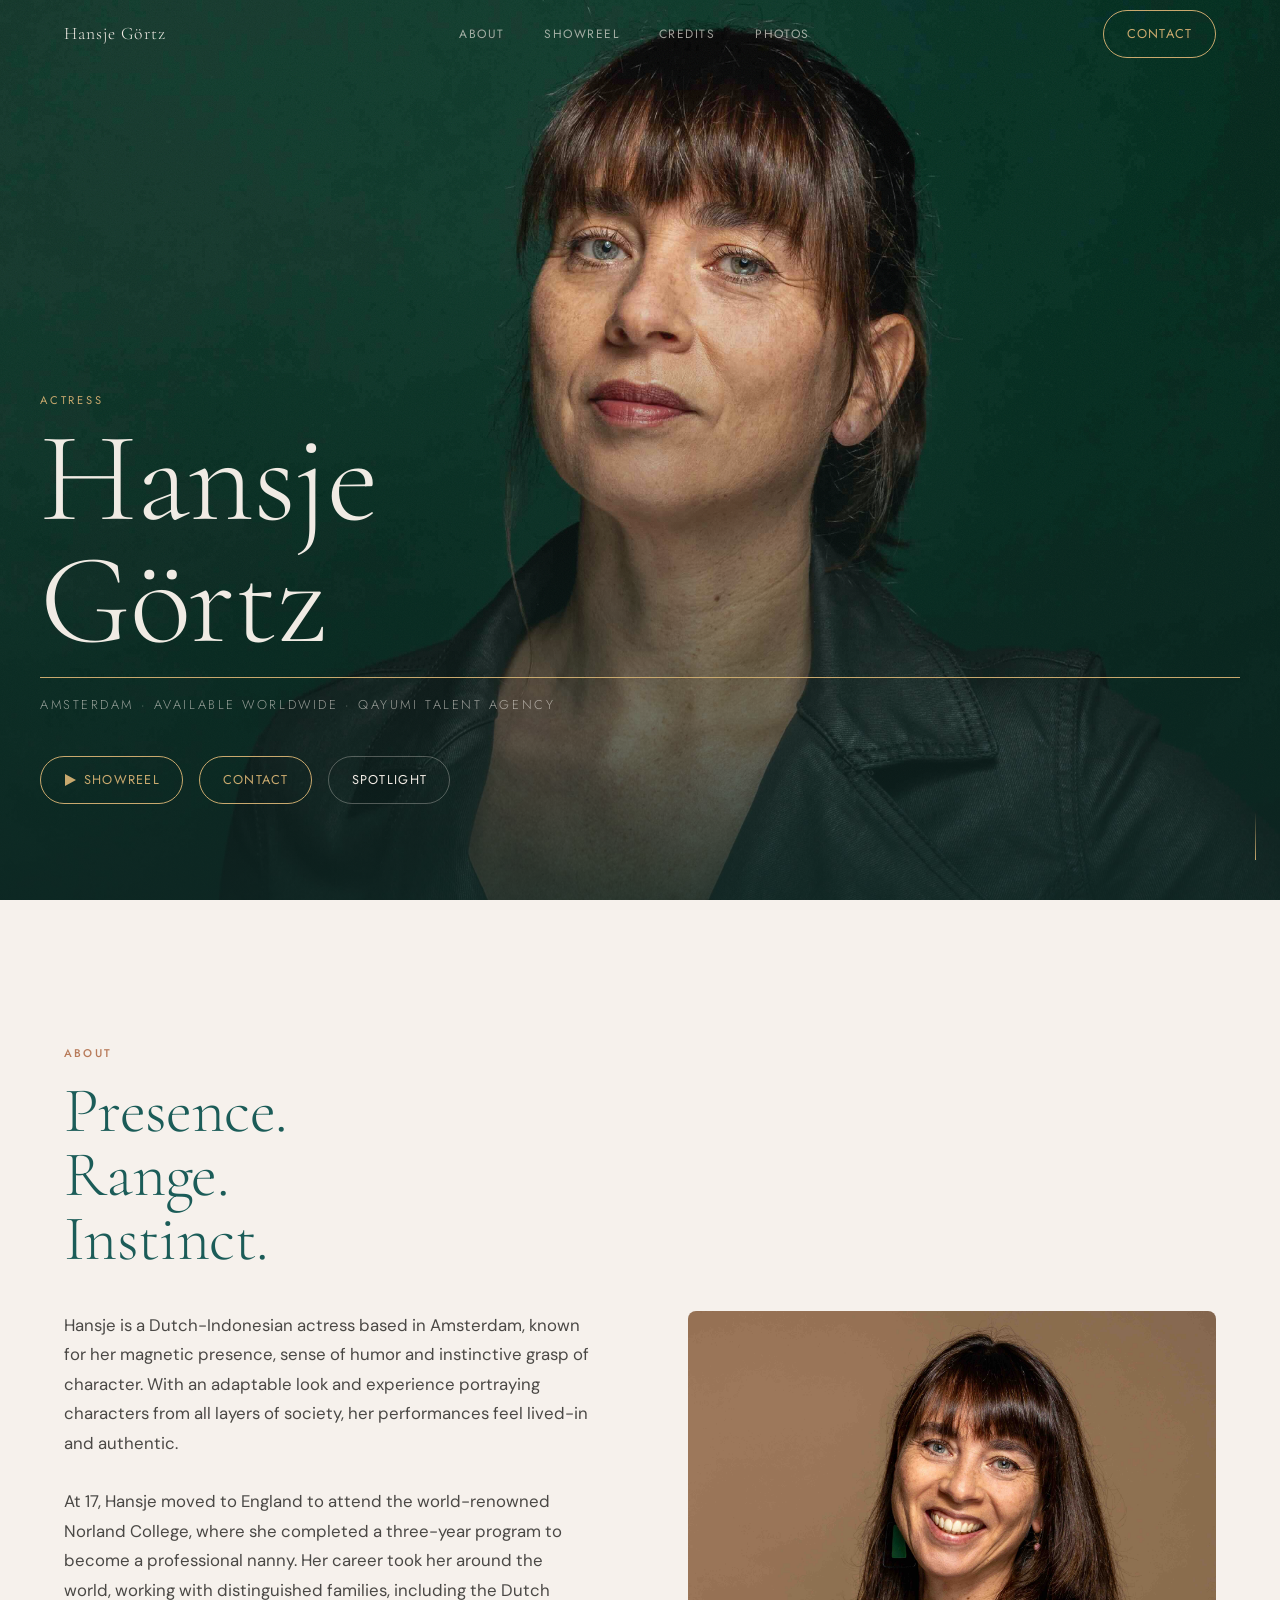
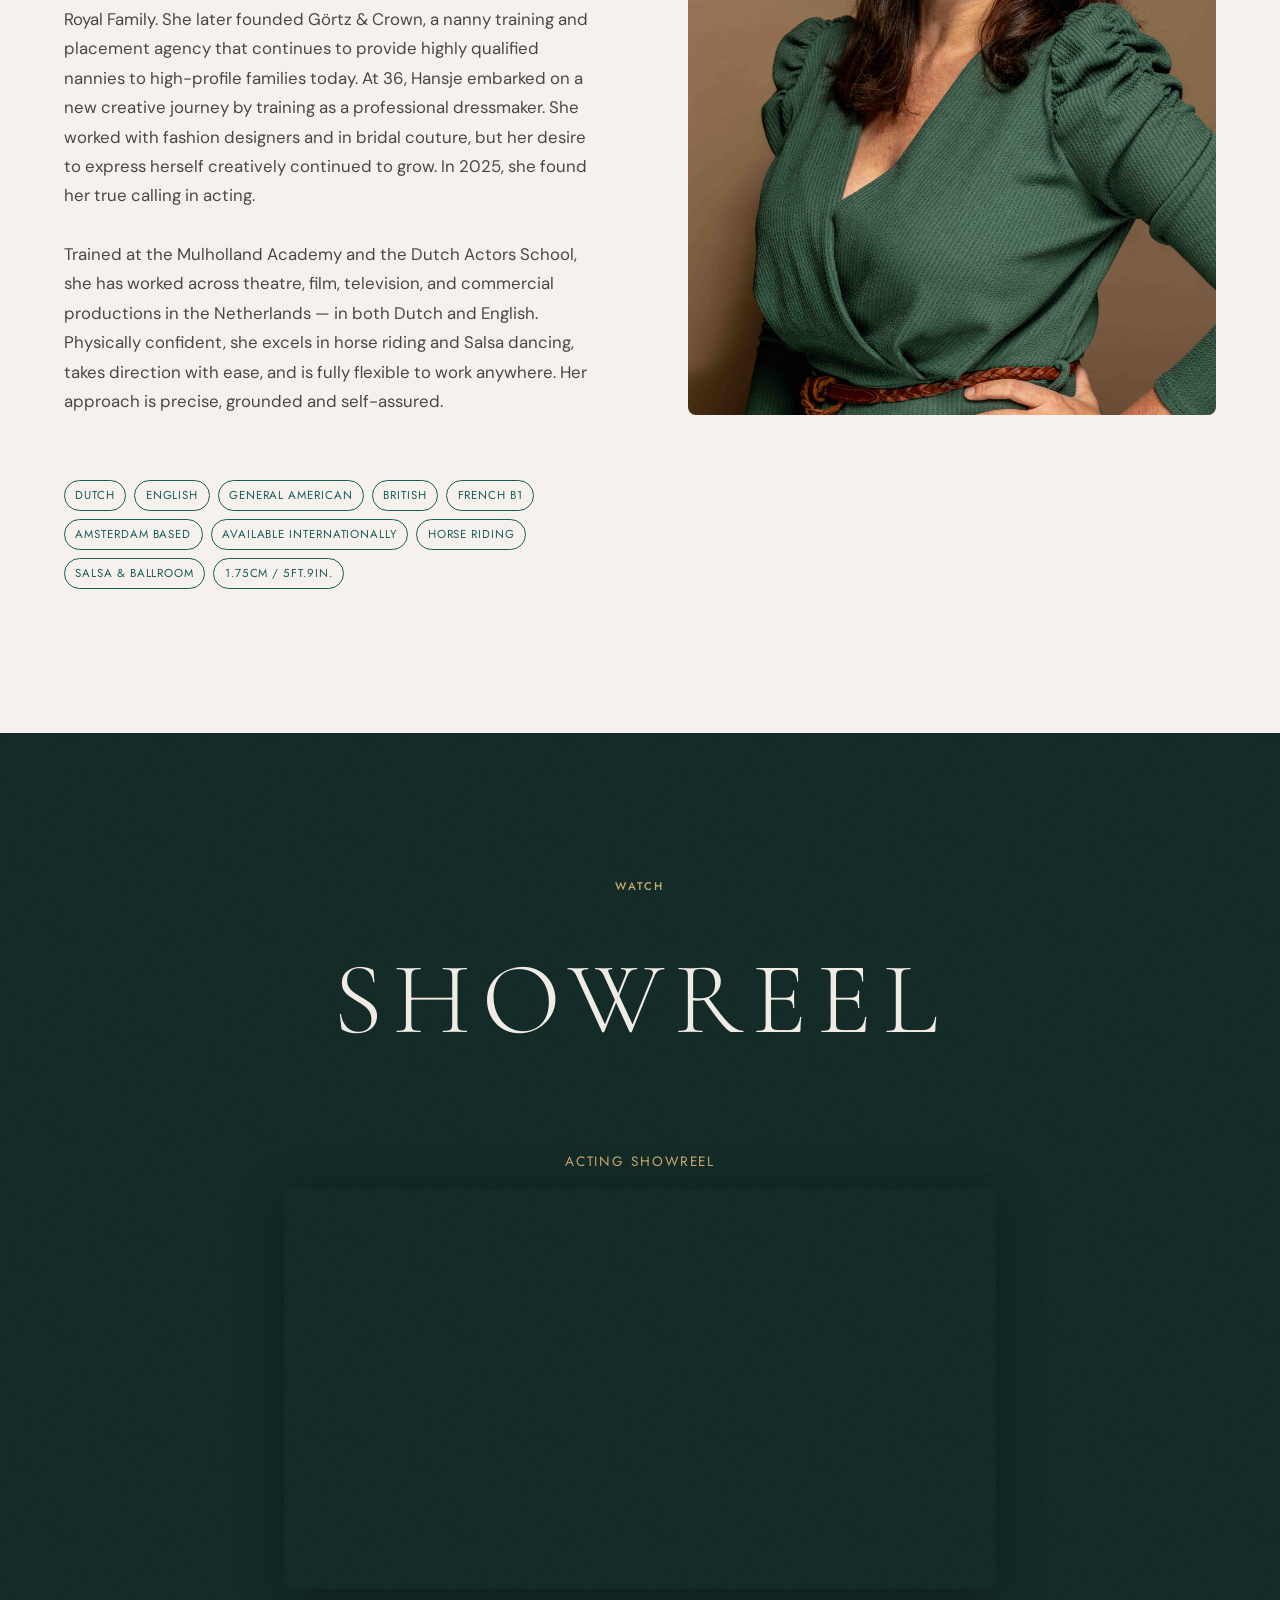
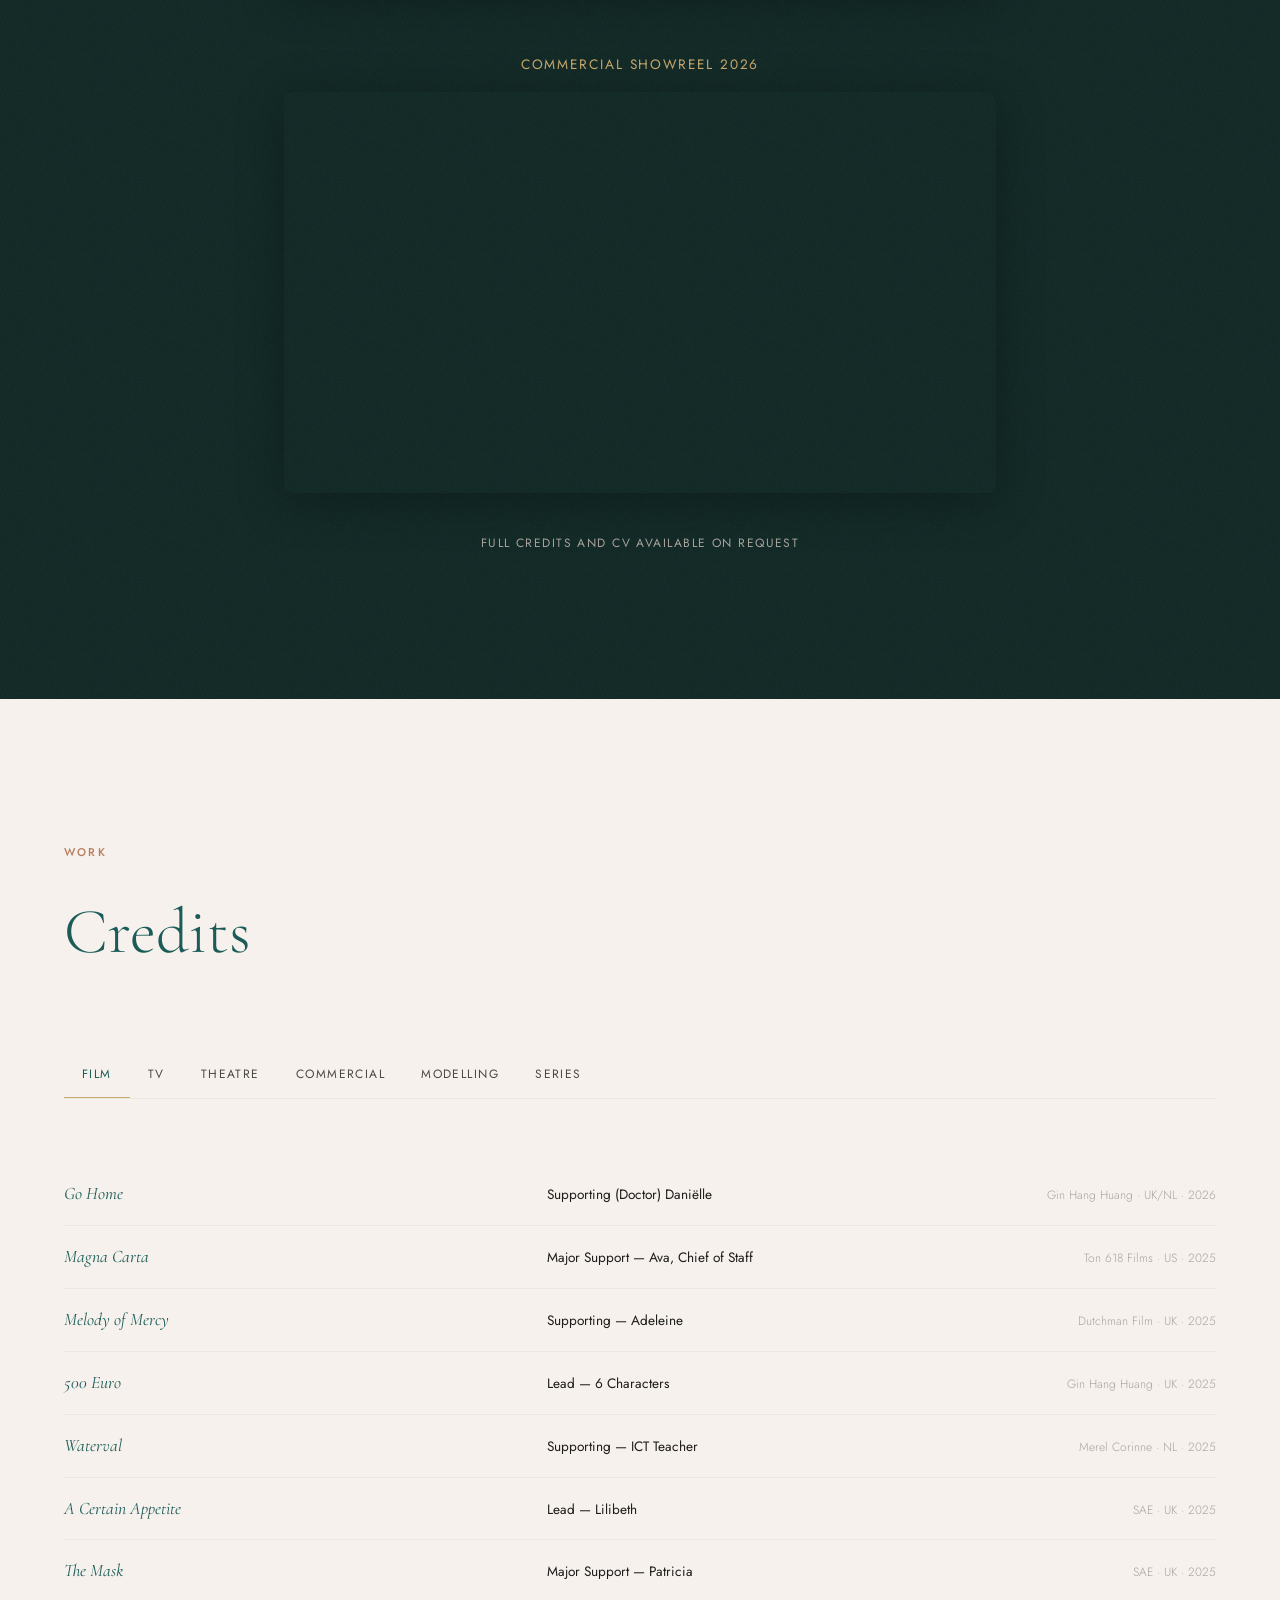
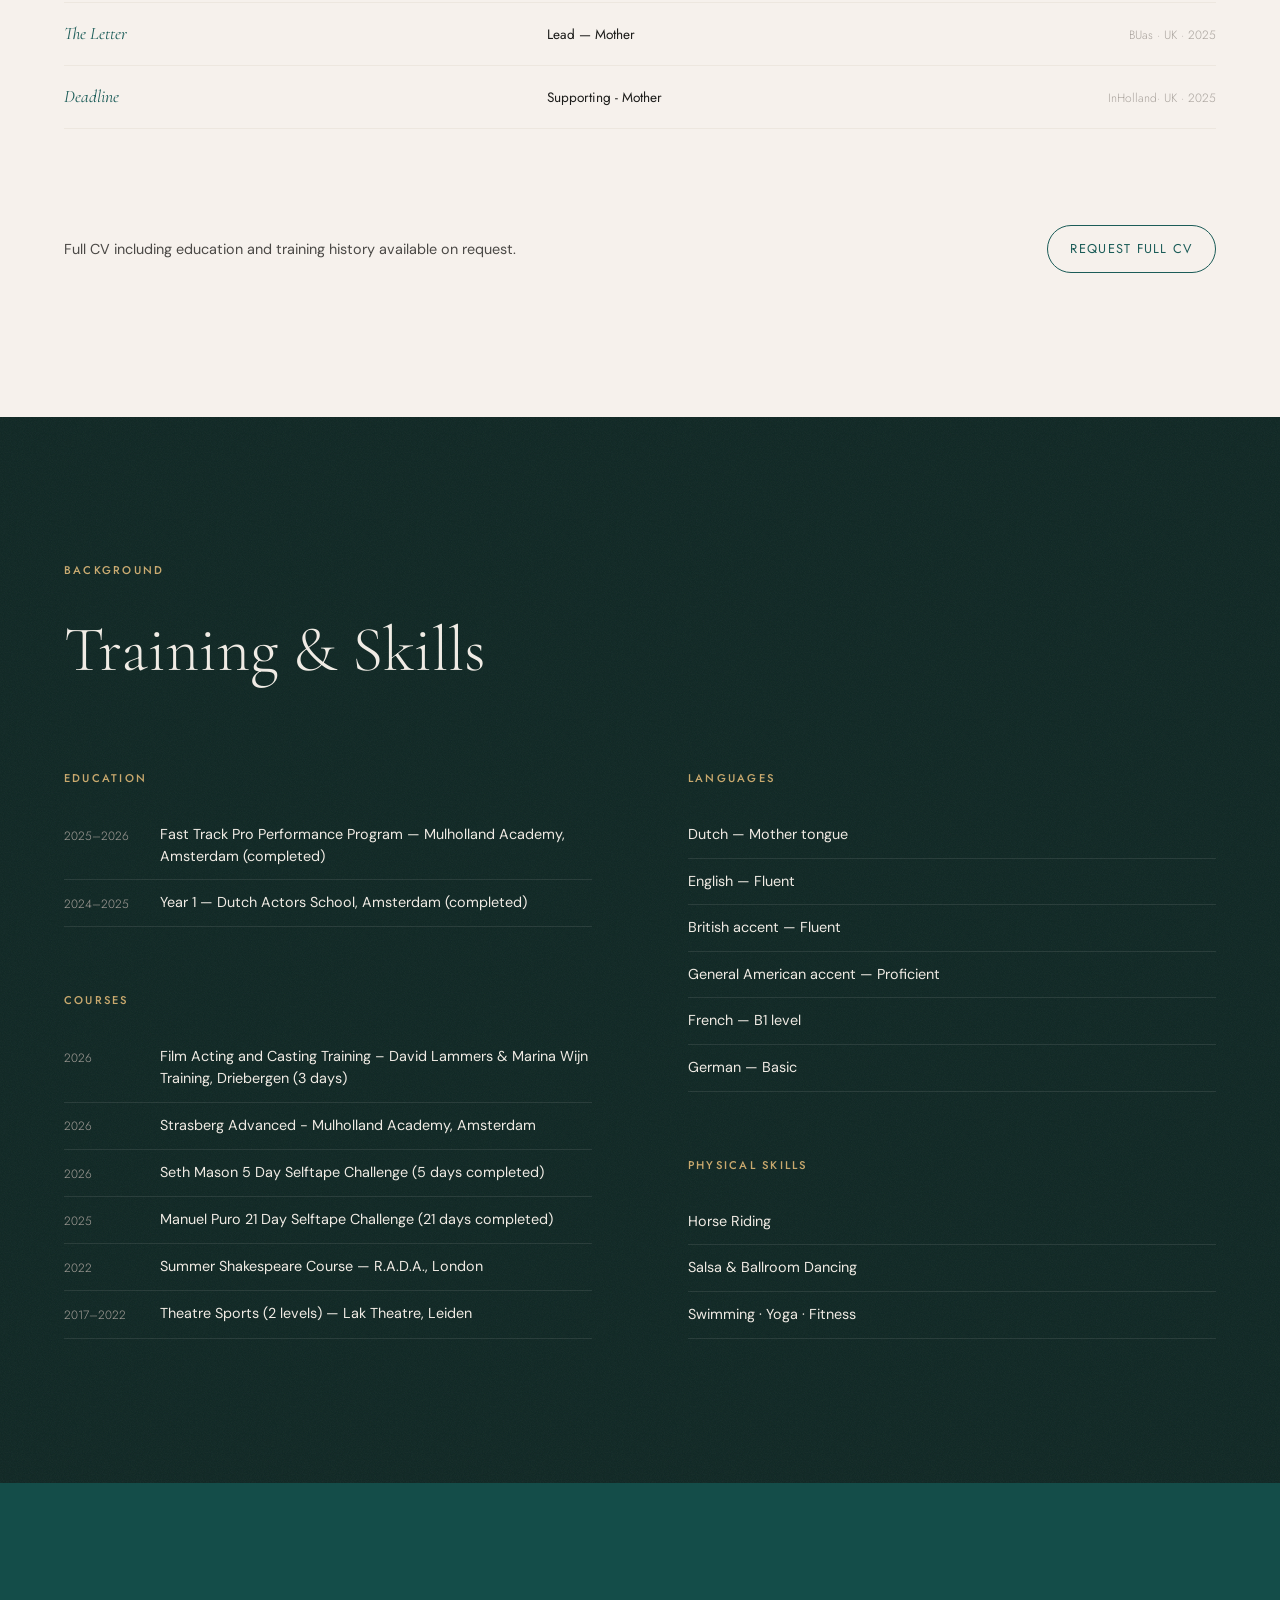
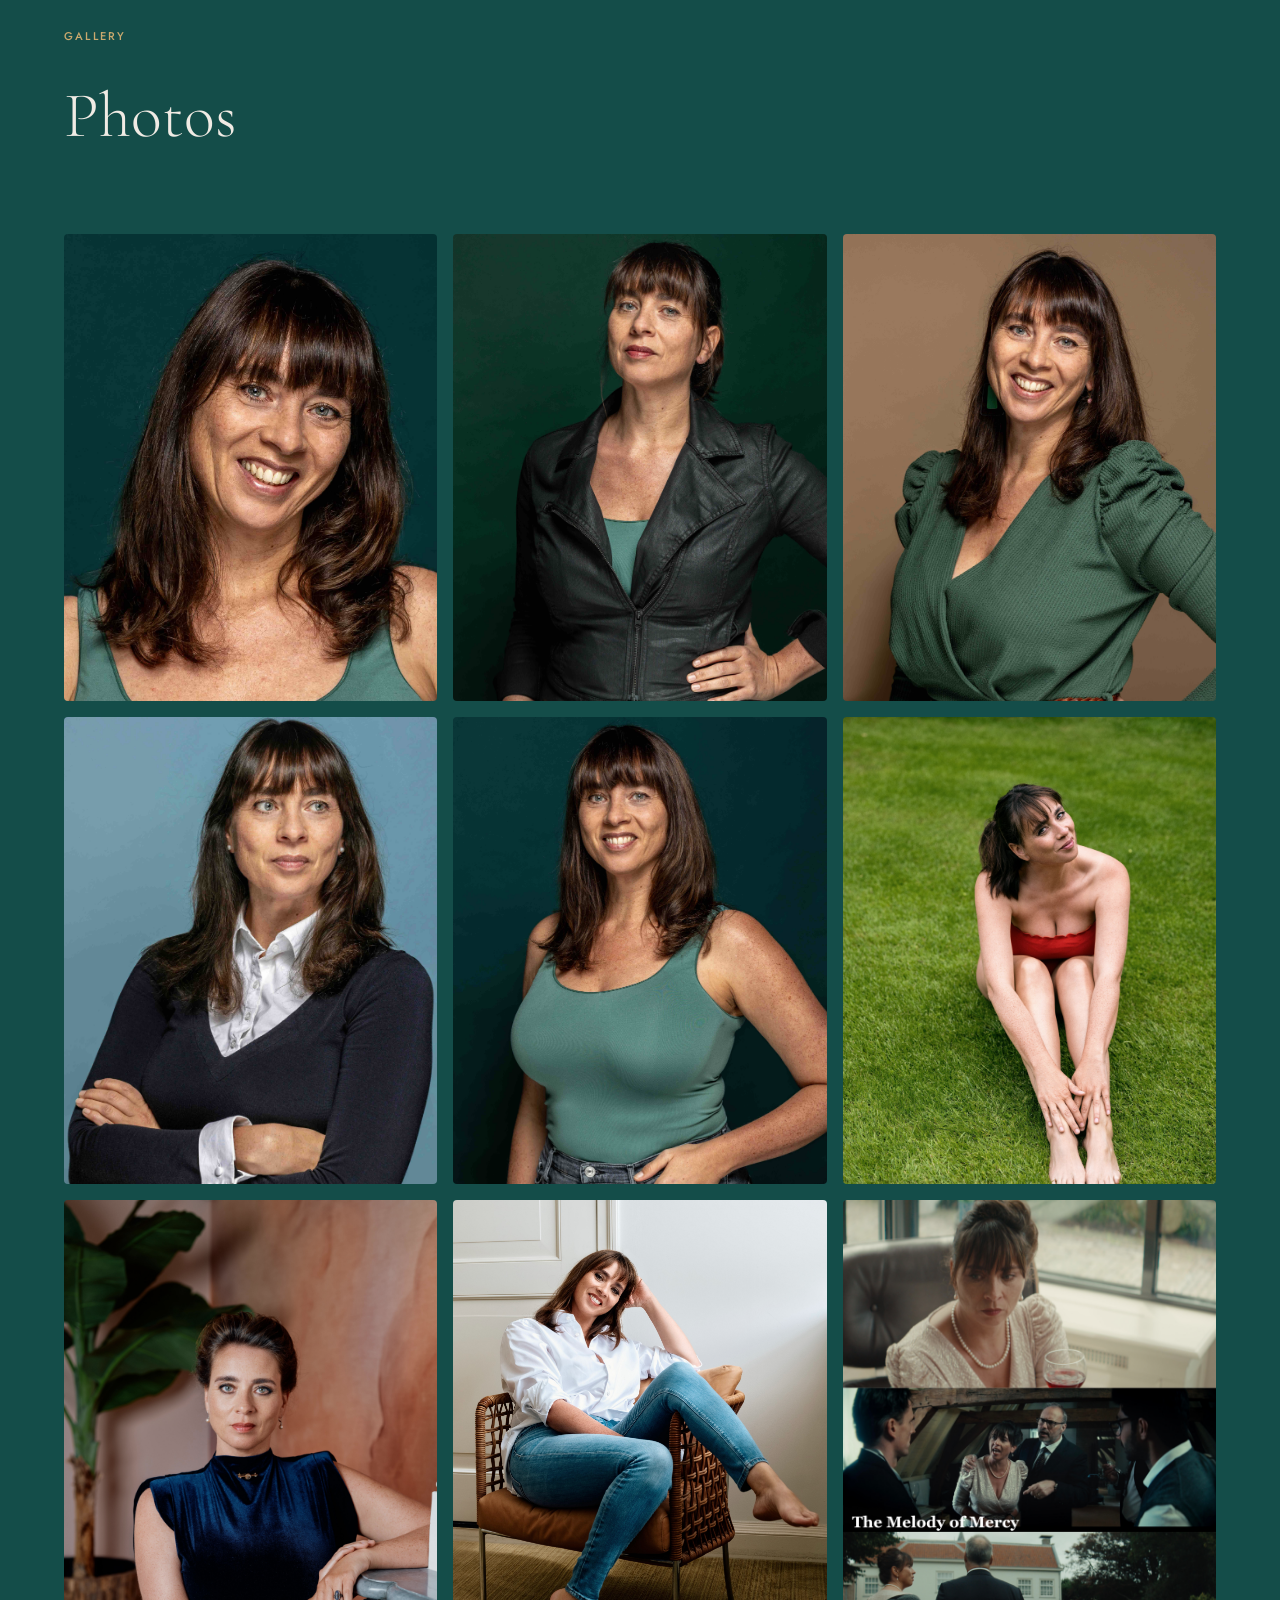
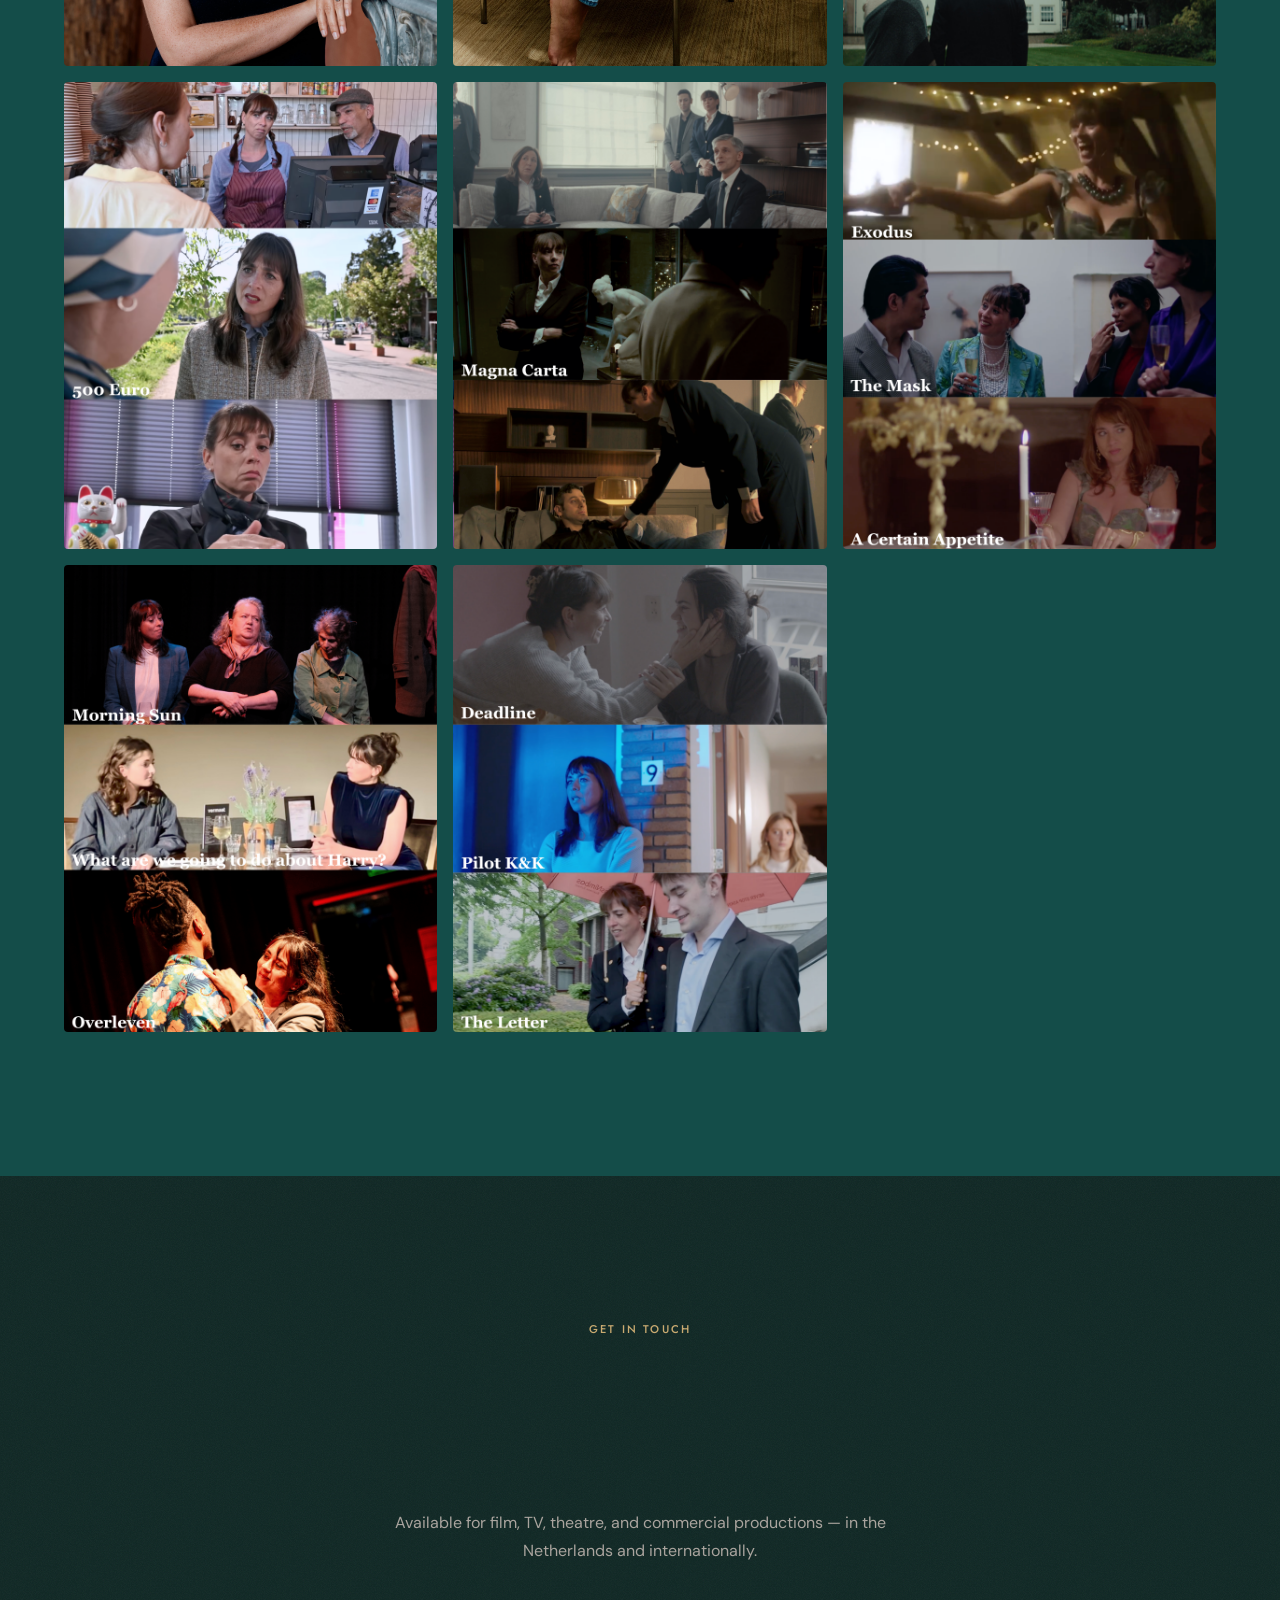
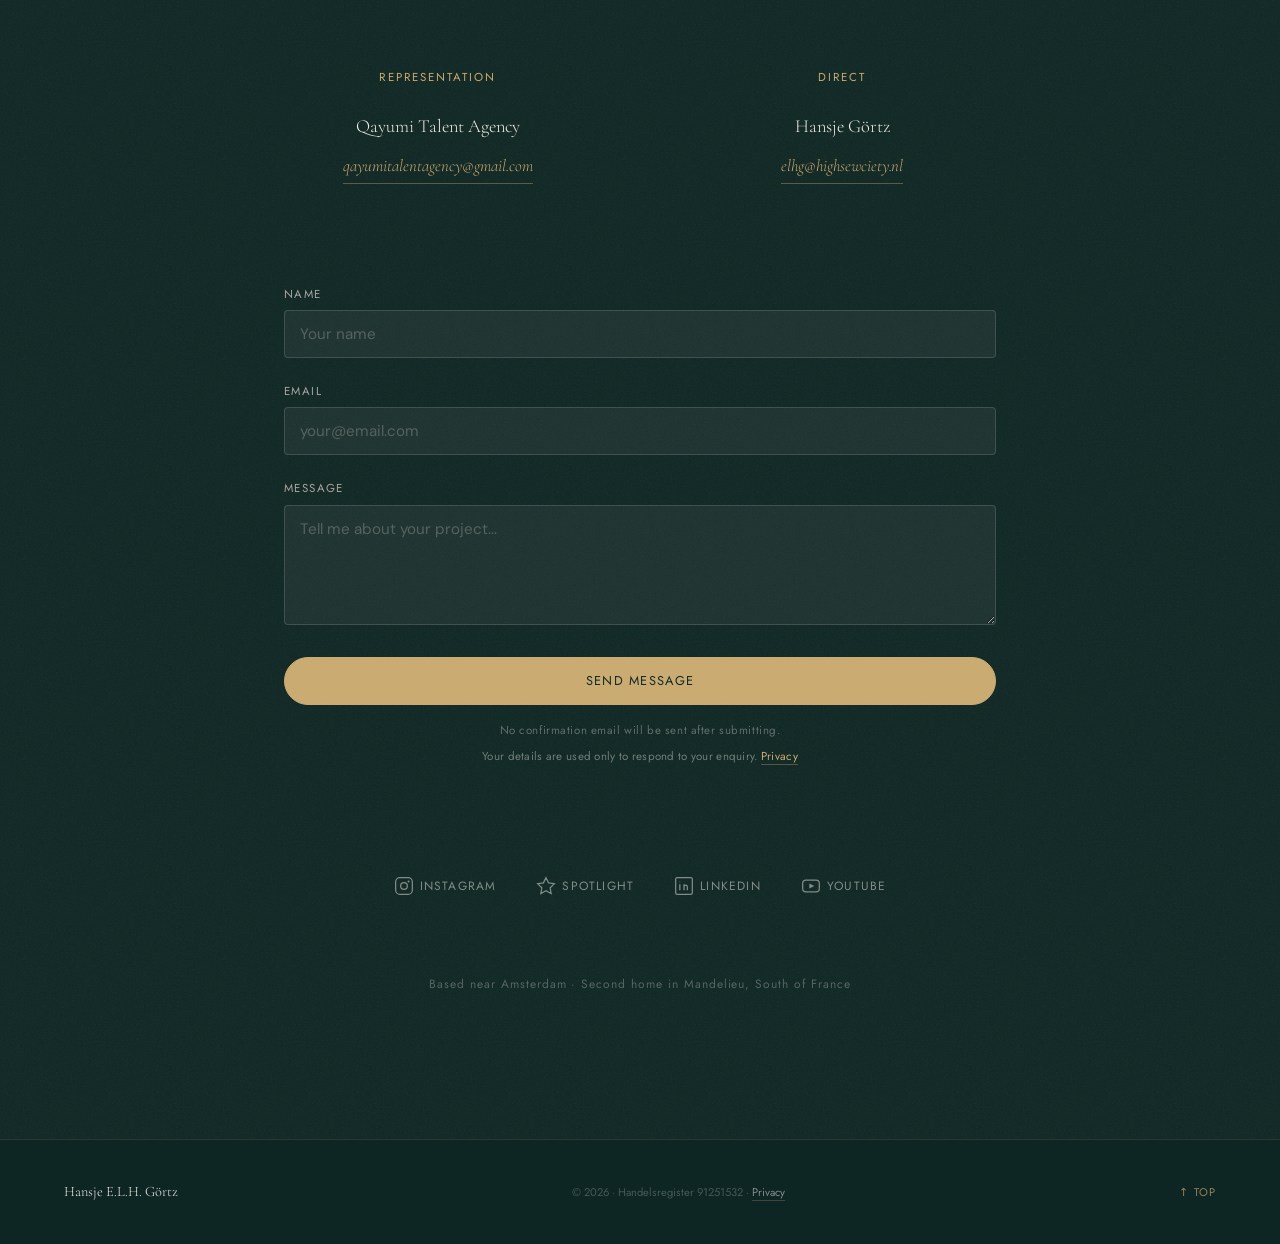
==== commit 81a7daa4: "Content update via editor" ====
--- a/index.html
+++ b/index.html
@@ -6,7 +6,7 @@
   <meta name="keywords" content="Hansje Görtz, actress, Amsterdam, Dutch actress, English actress, film, theatre, TV, casting">
   <meta property="og:title" content="Hansje Görtz — Actress">
   <meta property="og:description" content="Dutch-Indonesian actress based in Amsterdam. Available for international productions.">
-  <meta property="og:image" content="images/hero.jpg?v=1787395289828">
+  <meta property="og:image" content="images/hero.jpg?v=1789825554649">
   <meta property="og:url" content="https://hansjegortz.com">
   <meta name="twitter:card" content="summary_large_image">
   <title>Hansje Görtz — Actress</title>
@@ -16,8 +16,8 @@
   <link rel="preconnect" href="https://fonts.gstatic.com" crossorigin="">
   <link href="https://fonts.googleapis.com/css2?family=Cormorant+Garamond:ital,wght@0,300;0,400;0,600;1,300;1,400&amp;family=Jost:wght@300;400;500&amp;family=DM+Sans:ital,wght@0,400;0,500;1,400&amp;display=swap" rel="stylesheet">
 
-  <link rel="stylesheet" href="css/style.css?v=20260909">
-  <link rel="stylesheet" href="css/editor.css?v=1787395289828">
+  <link rel="stylesheet" href="css/style.css?v=1789825554649">
+  <link rel="stylesheet" href="css/editor.css?v=1789825554649">
 </head>
 
 <body class="" style="">
@@ -55,7 +55,7 @@
     <!-- SECTION 01 — HERO -->
     <section id="hero" class="section-hero">
       <div class="hero-bg">
-        <img src="images/hero.jpg?v=1787395289828" alt="Hansje Görtz — Actress" class="hero-img" fetchpriority="high">
+        <img src="images/hero.jpg?v=1789825554649" alt="Hansje Görtz — Actress" class="hero-img" fetchpriority="high">
         <div class="hero-grain"></div>
         <div class="hero-gradient"></div>
       </div>
@@ -101,7 +101,7 @@
             <span class="tag">1.75cm / 5ft.9in.</span></div>
           </div>
           <div class="about-photo-wrap">
-            <img src="images/about.jpg?v=1787395289828" alt="Hansje Görtz" class="about-photo" loading="lazy">
+            <img src="images/about.jpg?v=1789825554649" alt="Hansje Görtz" class="about-photo" loading="lazy">
           </div>
         </div>
       </div>
@@ -130,7 +130,7 @@
           <button class="tab-btn" role="tab" aria-selected="false" aria-controls="tab-tv" data-tab="tv" tabindex="-1" data-editable="" spellcheck="true">TV</button>
           <button class="tab-btn" role="tab" aria-selected="false" aria-controls="tab-theatre" data-tab="theatre" tabindex="-1" data-editable="" spellcheck="true">Theatre</button>
           <button class="tab-btn" role="tab" aria-selected="false" aria-controls="tab-commercial" data-tab="commercial" tabindex="-1" data-editable="" spellcheck="true">Commercial</button>
-        <button id="credit-tab-modelling" class="tab-btn" role="tab" aria-selected="false" aria-controls="tab-modelling" data-tab="modelling" data-editable="" spellcheck="true" tabindex="-1">Modelling</button></div>
+        <button id="credit-tab-modelling" class="tab-btn" role="tab" aria-selected="false" aria-controls="tab-modelling" data-tab="modelling" data-editable="" spellcheck="true" tabindex="-1">Modelling</button><button id="credit-tab-series" class="tab-btn" role="tab" aria-selected="false" aria-controls="tab-series" data-tab="series" data-editable="" spellcheck="true" tabindex="-1">Series</button></div>
 
         <!-- FILM -->
         <div id="tab-film" class="credits-list credits-list--active" role="tabpanel">
@@ -259,7 +259,7 @@
           
         </div>
 
-        <div id="tab-modelling" class="credits-list" role="tabpanel" aria-labelledby="credit-tab-modelling" hidden=""><div class="credit-item"><span class="credit-title" data-editable="" spellcheck="true">Albert Heijn</span><span class="credit-role" data-editable="" spellcheck="true">Lead - Handmodel</span><span class="credit-details" data-editable="" spellcheck="true">Britt van Rhijn · NL · 2026</span></div></div><div class="credits-footer">
+        <div id="tab-modelling" class="credits-list" role="tabpanel" aria-labelledby="credit-tab-modelling" hidden=""><div class="credit-item"><span class="credit-title" data-editable="" spellcheck="true">Albert Heijn</span><span class="credit-role" data-editable="" spellcheck="true">Lead - Handmodel</span><span class="credit-details" data-editable="" spellcheck="true">Britt van Rhijn · NL · 2026</span></div></div><div id="tab-series" class="credits-list" role="tabpanel" aria-labelledby="credit-tab-series" hidden=""><div class="credit-item"><span class="credit-title" data-editable="" spellcheck="true">White Lotus</span><span class="credit-role" data-editable="" spellcheck="true">Featured Extra - Journalist</span><span class="credit-details" data-editable="" spellcheck="true">Mike White . Cannes (South of France) . 2026</span></div></div><div class="credits-footer">
           <p class="credits-footer-text">Full CV including education and training history available on request.</p>
           <a href="mailto:elhg@highsewciety.nl?subject=CV Request — Hansje Görtz" class="btn btn--outline-dark">Request Full CV</a>
         </div>
@@ -333,28 +333,28 @@
         <h2 class="photos-heading">Photos</h2>
         <div class="photos-grid">
           <div class="photo-item photo-item--tall" data-index="0" tabindex="0" role="button">
-            <img src="images/gallery-1.jpg?v=1787395289828" alt="Hansje Görtz — Close up portrait" loading="lazy">
+            <img src="images/gallery-1.jpg?v=1789825554649" alt="Hansje Görtz — Close up portrait" loading="lazy">
           </div>
           <div class="photo-item" data-index="1" tabindex="0" role="button">
-            <img src="images/gallery-2.jpg?v=1787395289828" alt="Hansje Görtz — Editorial portrait" loading="lazy">
+            <img src="images/gallery-2.jpg?v=1789825554649" alt="Hansje Görtz — Editorial portrait" loading="lazy">
           </div>
           <div class="photo-item" data-index="2" tabindex="0" role="button">
-            <img src="images/gallery-3.jpg?v=1787395289828" alt="Hansje Görtz — Commercial" loading="lazy">
+            <img src="images/gallery-3.jpg?v=1789825554649" alt="Hansje Görtz — Commercial" loading="lazy">
           </div>
           <div class="photo-item photo-item--tall" data-index="3" tabindex="0" role="button">
-            <img src="images/gallery-4.jpg?v=1787395289828" alt="Hansje Görtz — Business portrait" loading="lazy">
+            <img src="images/gallery-4.jpg?v=1789825554649" alt="Hansje Görtz — Business portrait" loading="lazy">
           </div>
           <div class="photo-item" data-index="4" tabindex="0" role="button">
-            <img src="images/gallery-5.jpg?v=1787395289828" alt="Hansje Görtz — Profile" loading="lazy">
+            <img src="images/gallery-5.jpg?v=1789825554649" alt="Hansje Görtz — Profile" loading="lazy">
           </div>
           <div class="photo-item" data-index="5" tabindex="0" role="button">
-            <img src="images/HansjeBadpak2.jpg?v=1787395289828" alt="Hansje Görtz" loading="lazy">
+            <img src="images/HansjeBadpak2.jpg?v=1789825554649" alt="Hansje Görtz" loading="lazy">
           </div>
           <div class="photo-item" data-index="6" tabindex="0" role="button">
-            <img src="images/HansjeKlassiek3.jpg?v=1787395289828" alt="Hansje Görtz" loading="lazy">
-          </div>
-          
-        <div class="photo-item" data-index="7" tabindex="0" role="button"><img src="images/1777314270642_74dbeae6-c19f-4c43-8b7b-91ba8beae2a9.jpg?v=1787395289828" alt="Hansje Görtz" loading="lazy"></div><div class="photo-item" data-index="8" tabindex="0" role="button"><img src="images/1785788890203_1.png?v=1787395289828" alt="Hansje Görtz" loading="lazy"></div><div class="photo-item" data-index="9" tabindex="0" role="button"><img src="images/1785788908228_2.png?v=1787395289828" alt="Hansje Görtz" loading="lazy"></div><div class="photo-item" data-index="10" tabindex="0" role="button"><img src="images/1785788932554_3.png?v=1787395289828" alt="Hansje Görtz" loading="lazy"></div><div class="photo-item" data-index="11" tabindex="0" role="button"><img src="images/1785789713955_6.png?v=1787395289828" alt="Hansje Görtz" loading="lazy"></div><div class="photo-item" data-index="12" tabindex="0" role="button"><img src="images/1785789727386_5.png?v=1787395289828" alt="Hansje Görtz" loading="lazy"></div><div class="photo-item" data-index="13" tabindex="0" role="button"><img src="images/1785789742028_4.png?v=1787395289828" alt="Hansje Görtz" loading="lazy"></div></div>
+            <img src="images/HansjeKlassiek3.jpg?v=1789825554649" alt="Hansje Görtz" loading="lazy">
+          </div>
+          
+        <div class="photo-item" data-index="7" tabindex="0" role="button"><img src="images/1777314270642_74dbeae6-c19f-4c43-8b7b-91ba8beae2a9.jpg?v=1789825554649" alt="Hansje Görtz" loading="lazy"></div><div class="photo-item" data-index="8" tabindex="0" role="button"><img src="images/1785788890203_1.png?v=1789825554649" alt="Hansje Görtz" loading="lazy"></div><div class="photo-item" data-index="9" tabindex="0" role="button"><img src="images/1785788908228_2.png?v=1789825554649" alt="Hansje Görtz" loading="lazy"></div><div class="photo-item" data-index="10" tabindex="0" role="button"><img src="images/1785788932554_3.png?v=1789825554649" alt="Hansje Görtz" loading="lazy"></div><div class="photo-item" data-index="11" tabindex="0" role="button"><img src="images/1785789713955_6.png?v=1789825554649" alt="Hansje Görtz" loading="lazy"></div><div class="photo-item" data-index="12" tabindex="0" role="button"><img src="images/1785789727386_5.png?v=1789825554649" alt="Hansje Görtz" loading="lazy"></div><div class="photo-item" data-index="13" tabindex="0" role="button"><img src="images/1785789742028_4.png?v=1789825554649" alt="Hansje Görtz" loading="lazy"></div></div>
       </div>
 
       <!-- Lightbox -->
@@ -363,8 +363,8 @@
         <button class="lightbox-prev" aria-label="Previous photo">←</button>
         <button class="lightbox-next" aria-label="Next photo">→</button>
         <div class="lightbox-inner">
-          <img src="https://hansjegortz.com/images/1785789742028_4.png?v=1787395289828" alt="Hansje Görtz" class="lightbox-img" hidden="">
-          <div class="lightbox-collage-host"><div class="collage-frame collage-layout--three-columns"><div class="collage-slot"><img src="images/1786468068313_test.jpg?v=1787395289828" alt="Hansje Görtz" loading="lazy" style="--collage-zoom: 1; --collage-x: 50%; --collage-y: 50%;"><p class="collage-photo-title">Test 1</p></div><div class="collage-slot"><img src="images/1786468076414_gallery-1.jpg?v=1787395289828" alt="Hansje Görtz" loading="lazy" style="--collage-zoom: 1; --collage-x: 50%; --collage-y: 50%;"><p class="collage-photo-title">Test 2</p></div><div class="collage-slot"><img src="images/1786468086339_test.jpg?v=1787395289828" alt="Hansje Görtz" loading="lazy" style="--collage-zoom: 1; --collage-x: 50%; --collage-y: 50%;"><p class="collage-photo-title">Test 3</p></div><p class="collage-title"></p></div></div>
+          <img src="https://hansjegortz.com/images/1785789742028_4.png?v=1789825554649" alt="Hansje Görtz" class="lightbox-img" hidden="">
+          <div class="lightbox-collage-host"><div class="collage-frame collage-layout--three-columns"><div class="collage-slot"><img src="images/1786468068313_test.jpg?v=1789825554649" alt="Hansje Görtz" loading="lazy" style="--collage-zoom: 1; --collage-x: 50%; --collage-y: 50%;"><p class="collage-photo-title">Test 1</p></div><div class="collage-slot"><img src="images/1786468076414_gallery-1.jpg?v=1789825554649" alt="Hansje Görtz" loading="lazy" style="--collage-zoom: 1; --collage-x: 50%; --collage-y: 50%;"><p class="collage-photo-title">Test 2</p></div><div class="collage-slot"><img src="images/1786468086339_test.jpg?v=1789825554649" alt="Hansje Görtz" loading="lazy" style="--collage-zoom: 1; --collage-x: 50%; --collage-y: 50%;"><p class="collage-photo-title">Test 3</p></div><p class="collage-title"></p></div></div>
         </div>
       </div>
     </section>
@@ -444,13 +444,14 @@
     </div>
   </footer>
 
-  <script src="js/main.js?v=1787395289828"></script>
-  <script src="js/editor.js?v=1787395289828"></script>
-
-
-
-
-
-
-
-</body></html>
+  <script src="js/main.js?v=1789825554649"></script>
+  <script src="js/editor.js?v=1789825554649"></script>
+
+
+
+
+
+
+
+
+</body></html>
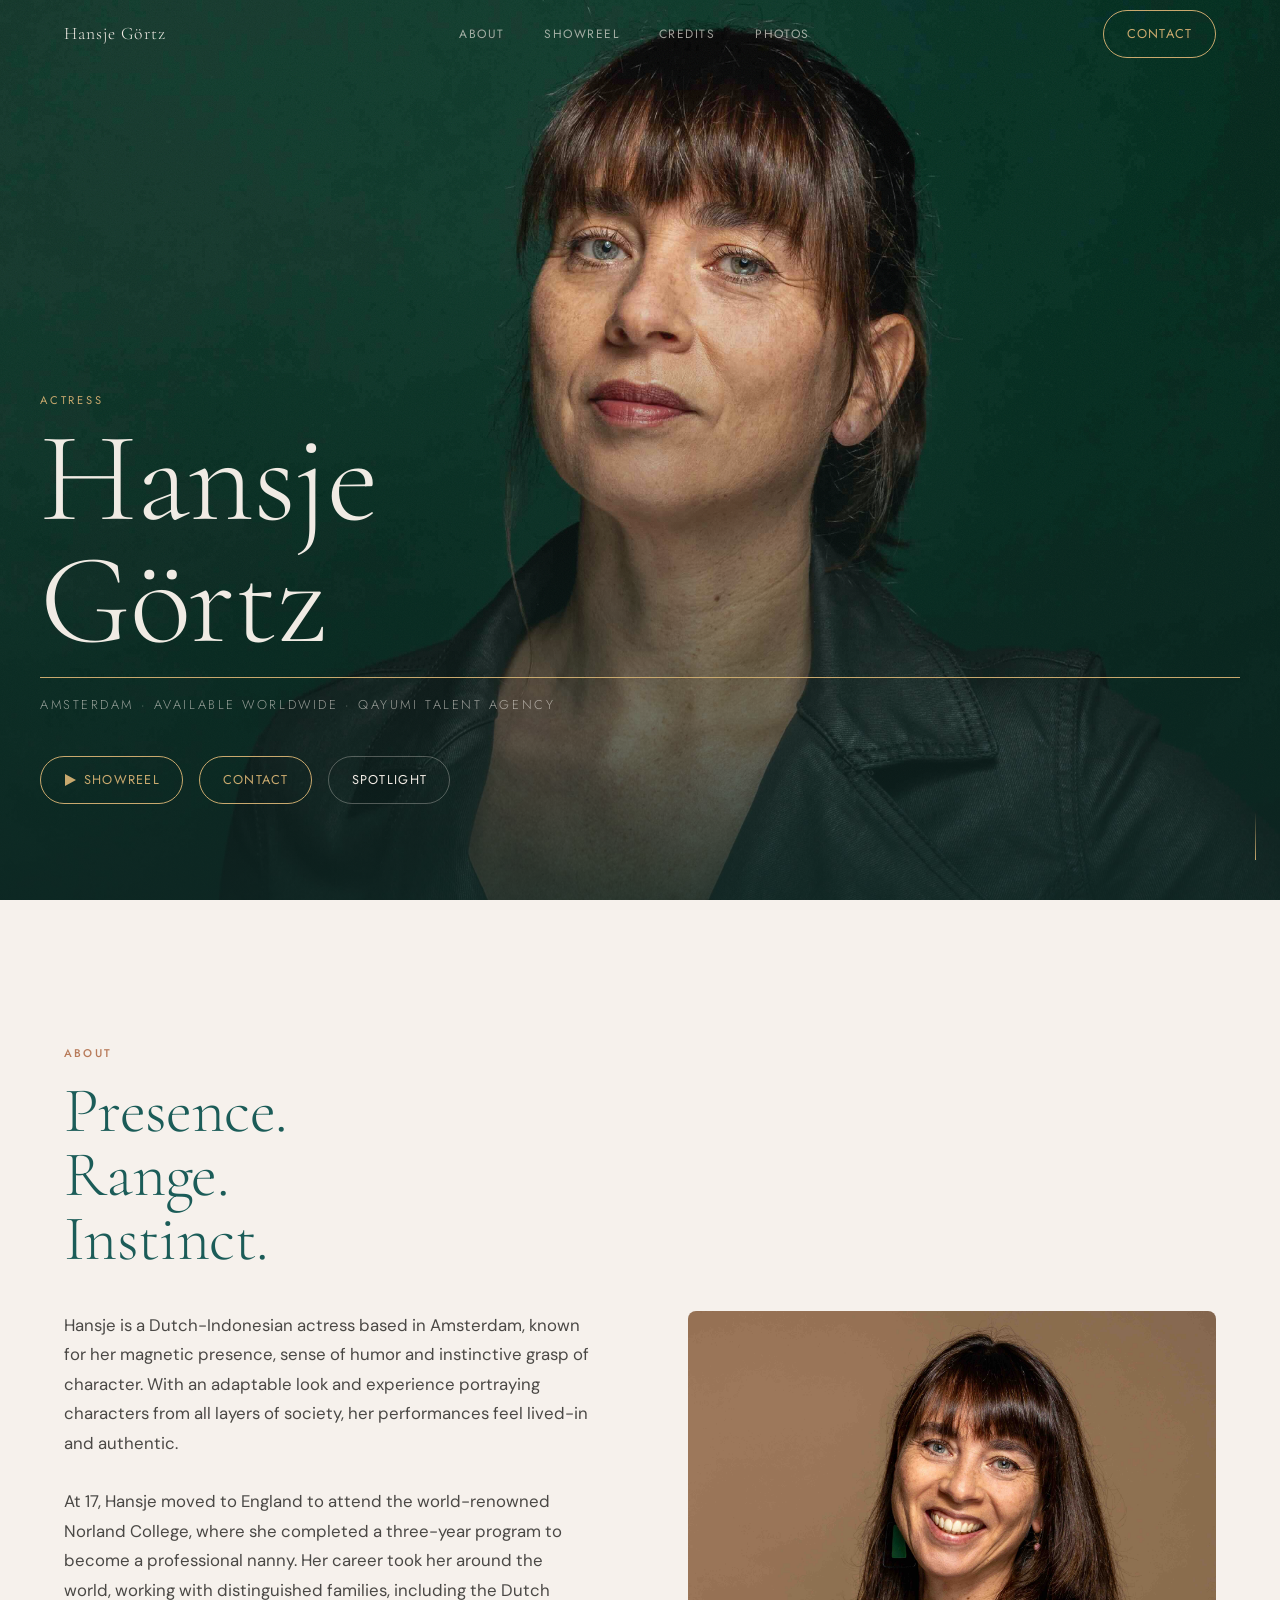
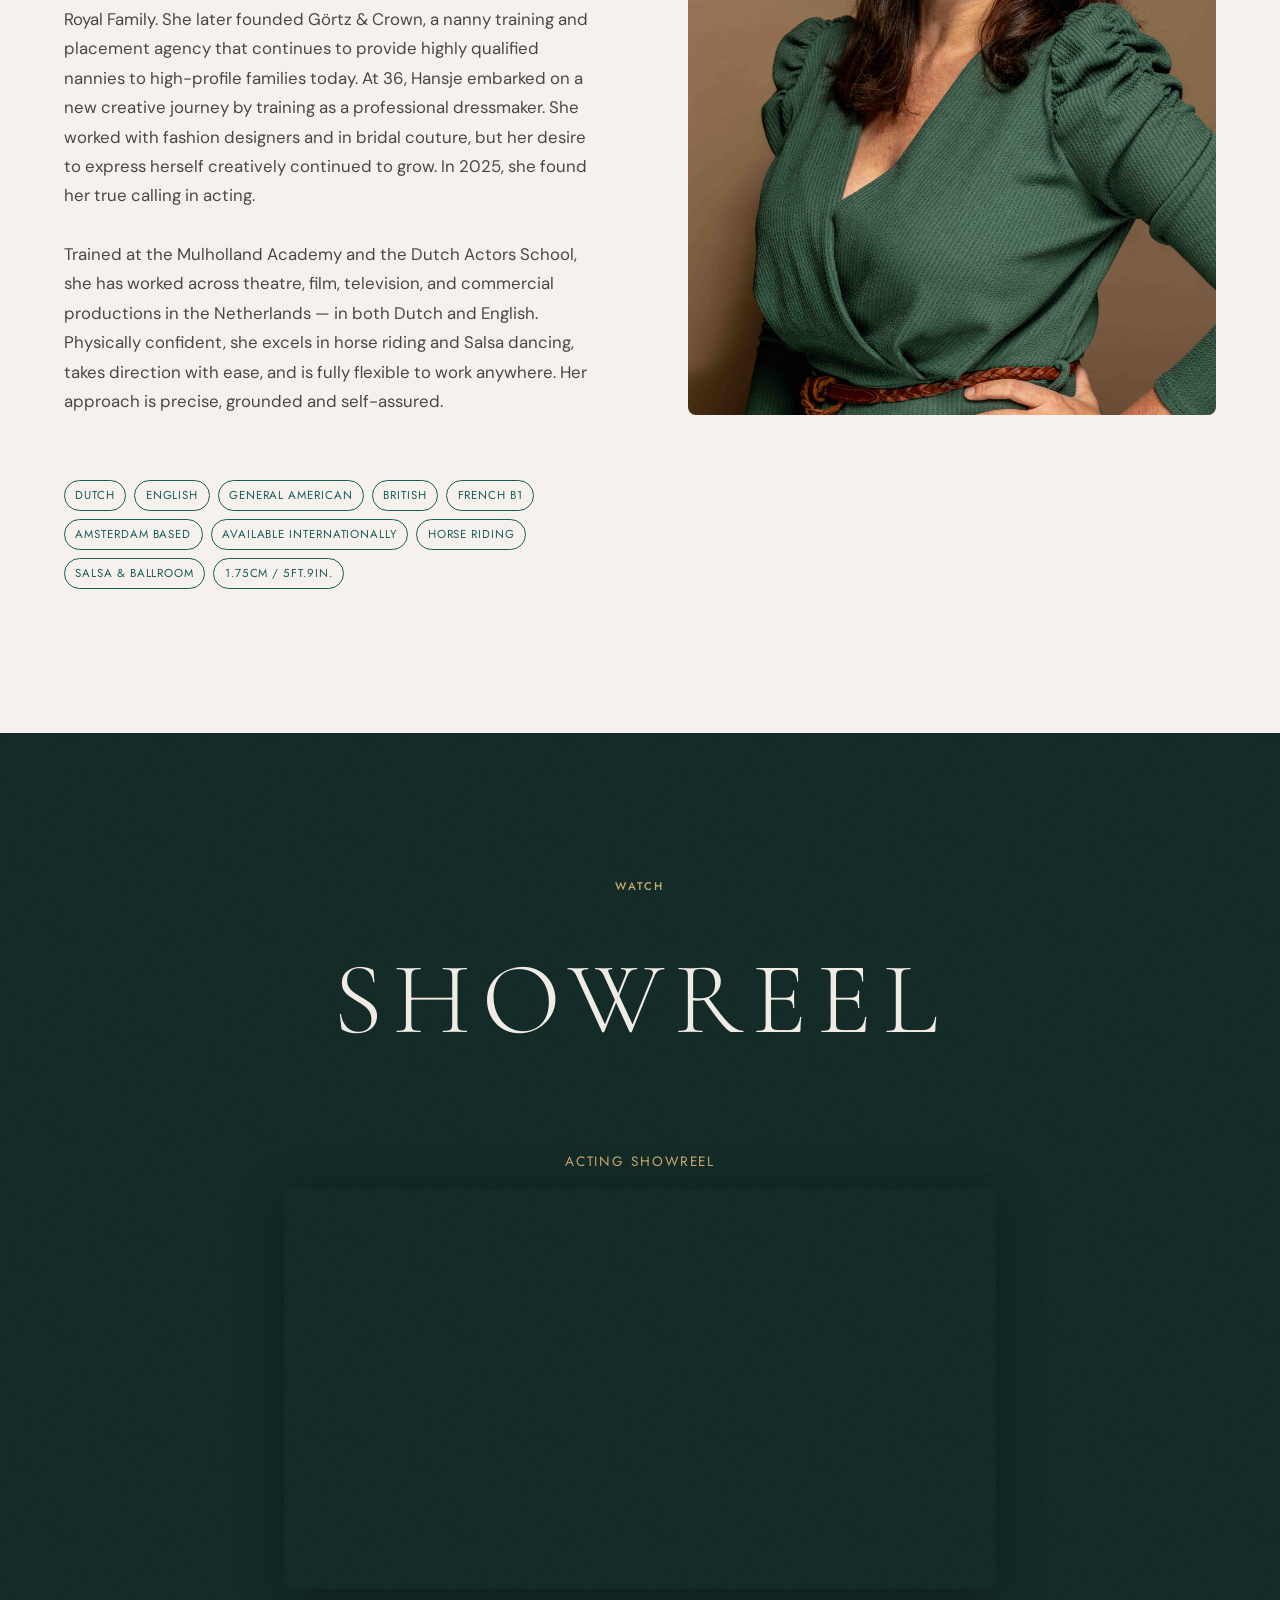
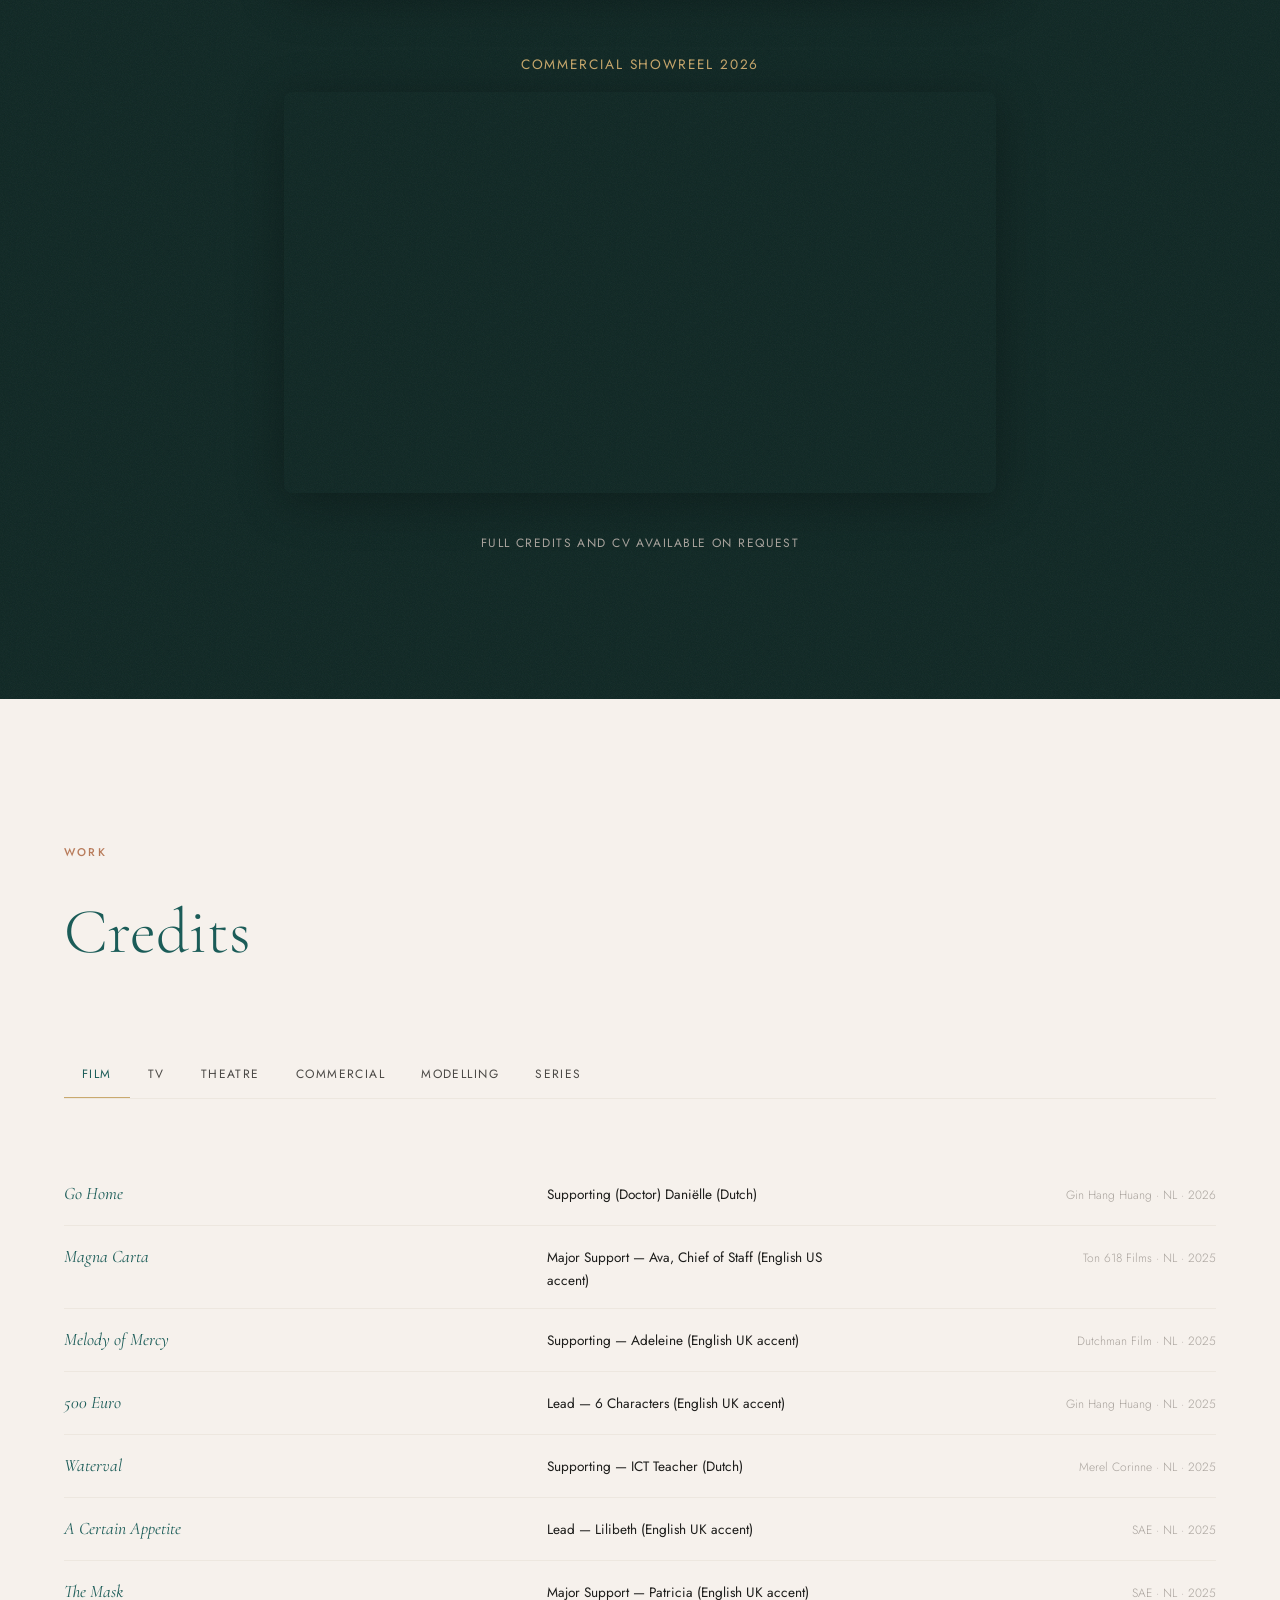
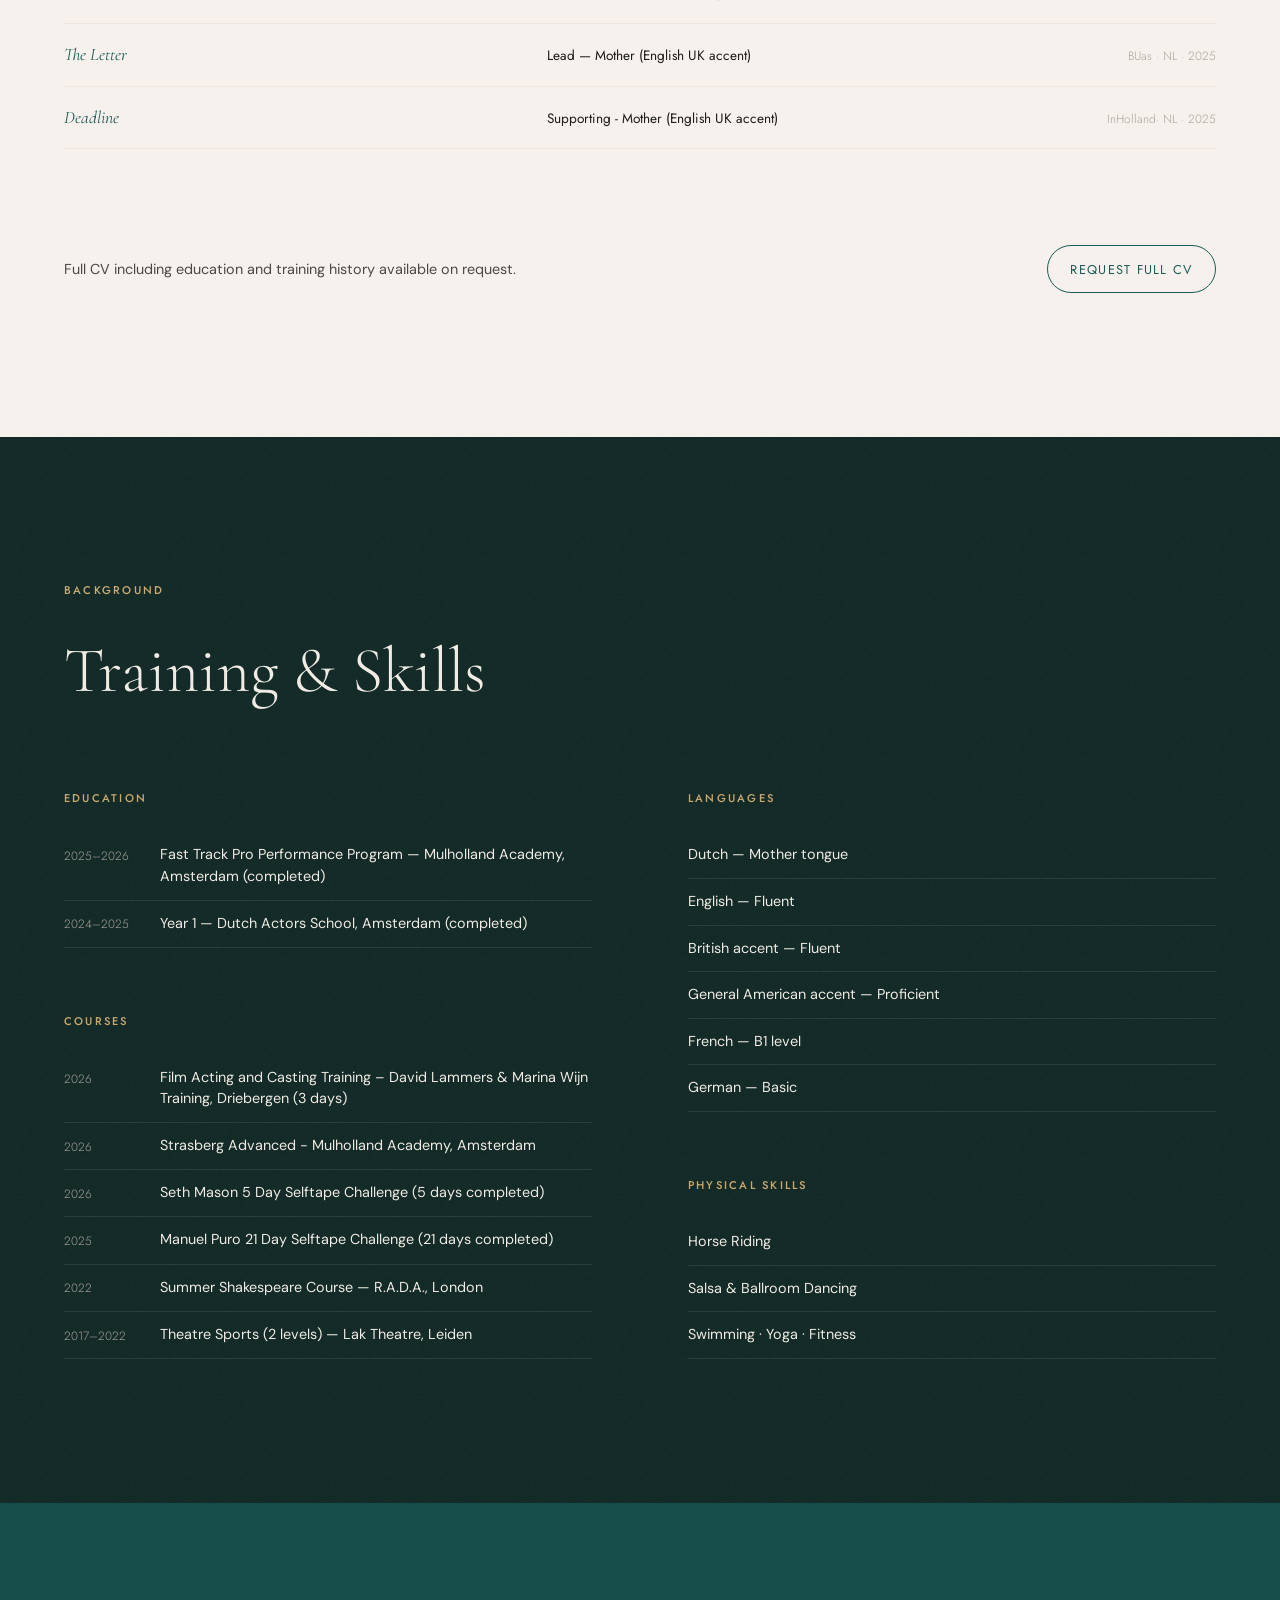
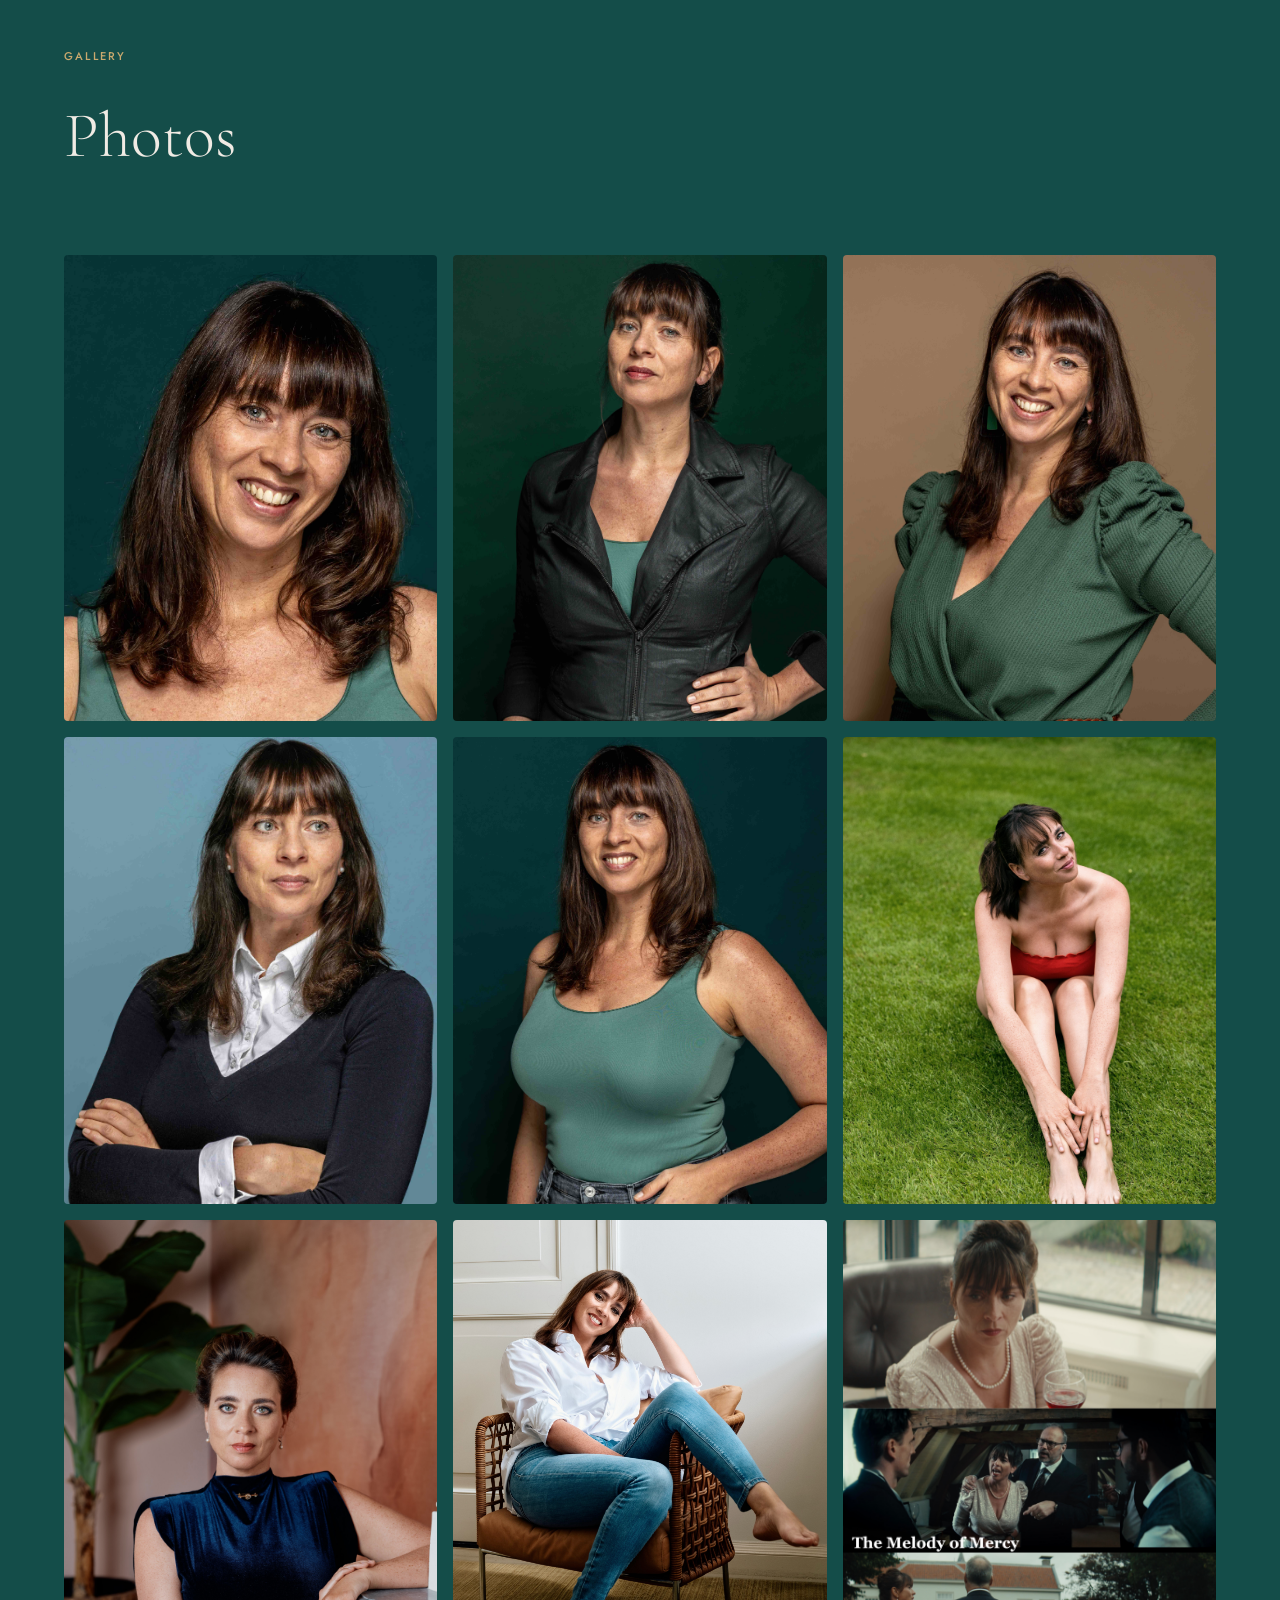
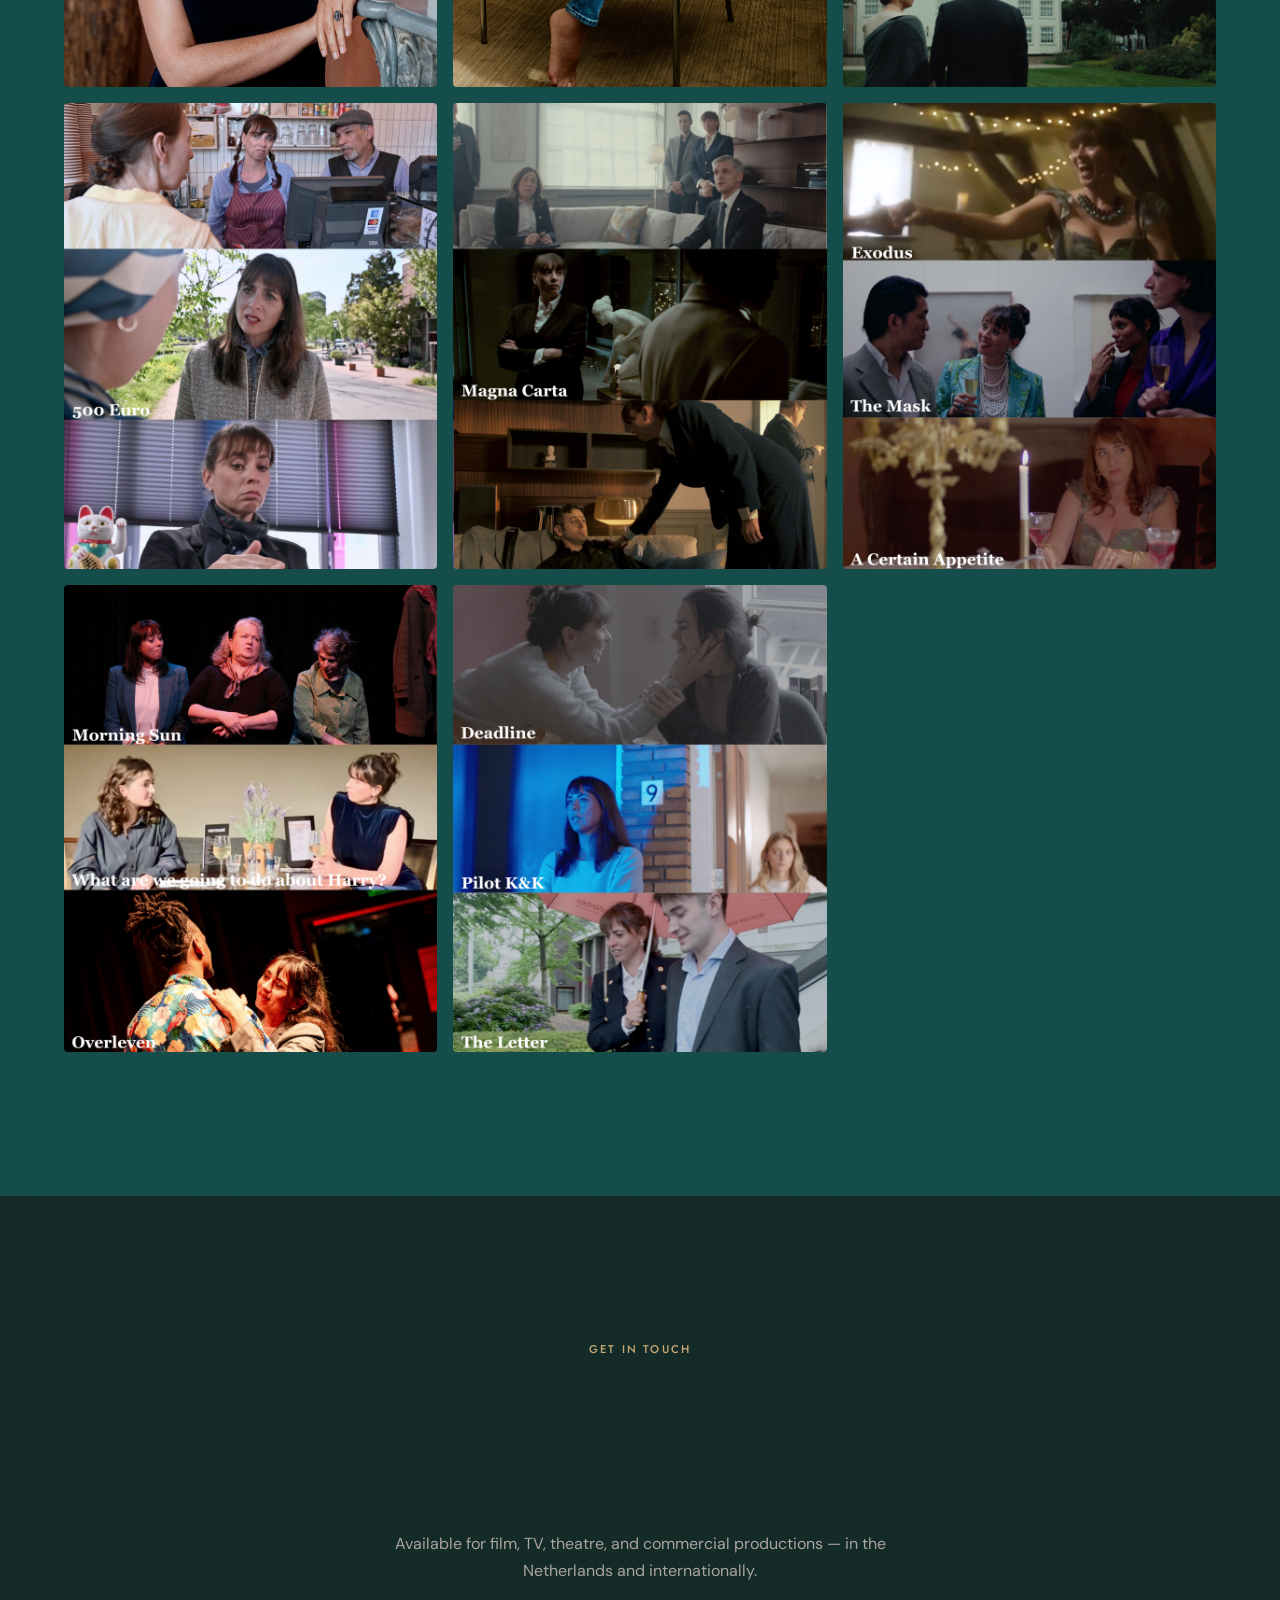
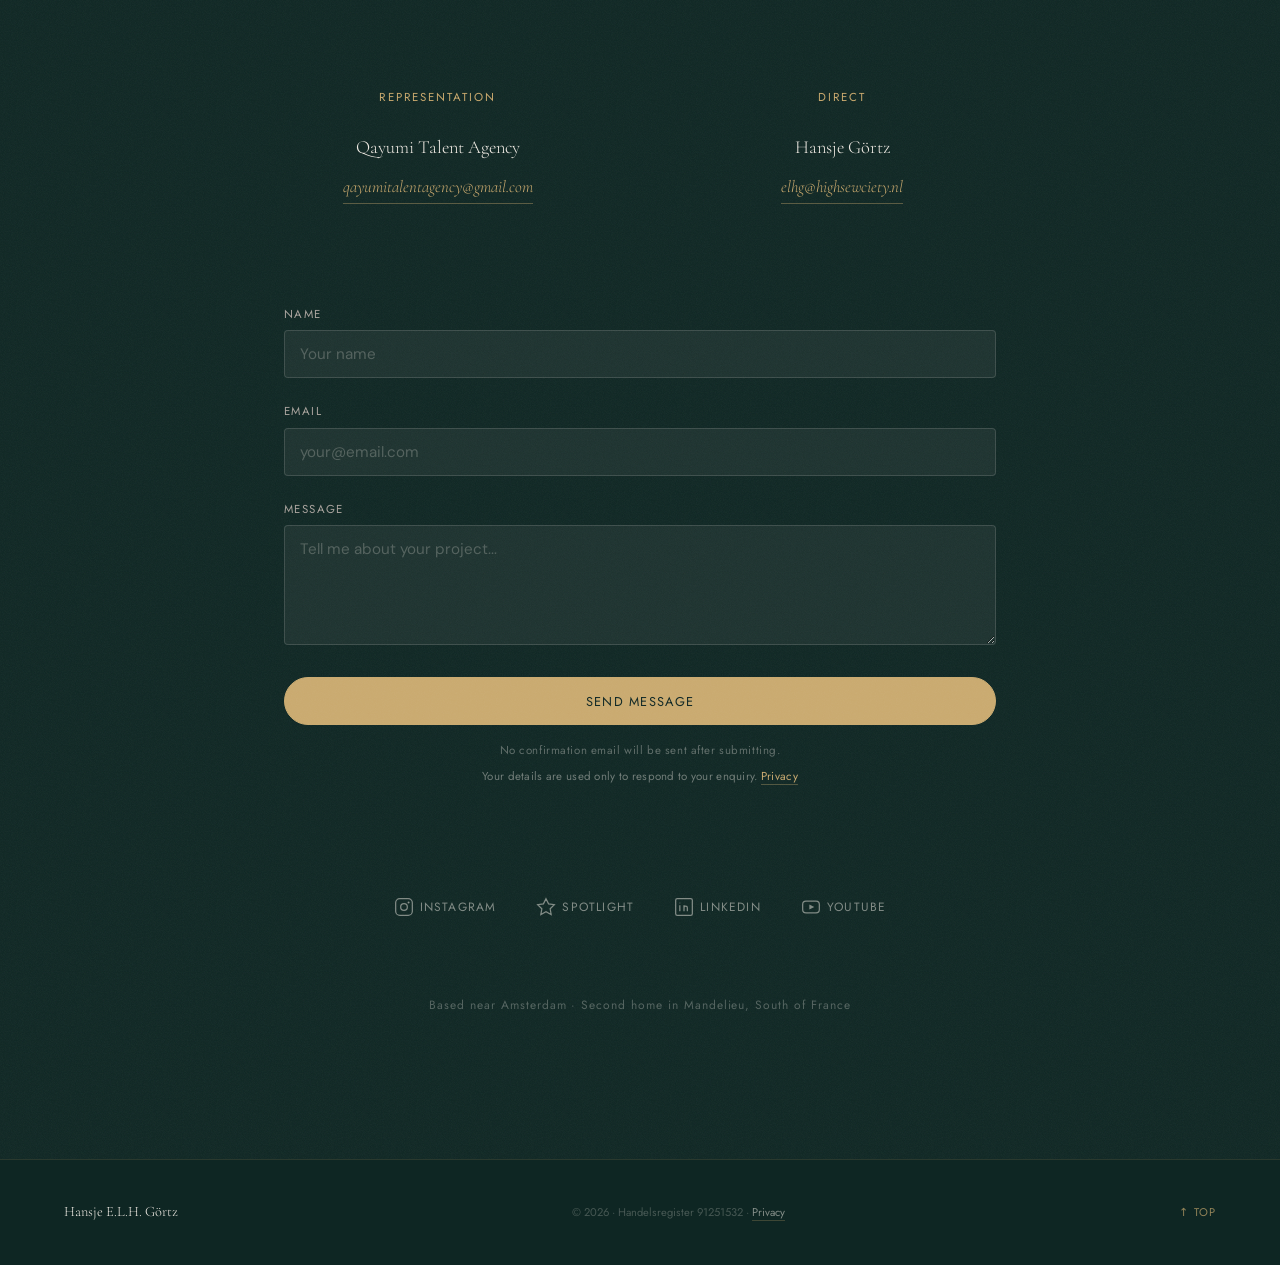
==== commit 40f6c012: "Content update via editor" ====
--- a/index.html
+++ b/index.html
@@ -6,7 +6,7 @@
   <meta name="keywords" content="Hansje Görtz, actress, Amsterdam, Dutch actress, English actress, film, theatre, TV, casting">
   <meta property="og:title" content="Hansje Görtz — Actress">
   <meta property="og:description" content="Dutch-Indonesian actress based in Amsterdam. Available for international productions.">
-  <meta property="og:image" content="images/hero.jpg?v=1789825554649">
+  <meta property="og:image" content="images/hero.jpg?v=1789826016629">
   <meta property="og:url" content="https://hansjegortz.com">
   <meta name="twitter:card" content="summary_large_image">
   <title>Hansje Görtz — Actress</title>
@@ -16,8 +16,8 @@
   <link rel="preconnect" href="https://fonts.gstatic.com" crossorigin="">
   <link href="https://fonts.googleapis.com/css2?family=Cormorant+Garamond:ital,wght@0,300;0,400;0,600;1,300;1,400&amp;family=Jost:wght@300;400;500&amp;family=DM+Sans:ital,wght@0,400;0,500;1,400&amp;display=swap" rel="stylesheet">
 
-  <link rel="stylesheet" href="css/style.css?v=1789825554649">
-  <link rel="stylesheet" href="css/editor.css?v=1789825554649">
+  <link rel="stylesheet" href="css/style.css?v=1789826016629">
+  <link rel="stylesheet" href="css/editor.css?v=1789826016629">
 </head>
 
 <body class="" style="">
@@ -55,7 +55,7 @@
     <!-- SECTION 01 — HERO -->
     <section id="hero" class="section-hero">
       <div class="hero-bg">
-        <img src="images/hero.jpg?v=1789825554649" alt="Hansje Görtz — Actress" class="hero-img" fetchpriority="high">
+        <img src="images/hero.jpg?v=1789826016629" alt="Hansje Görtz — Actress" class="hero-img" fetchpriority="high">
         <div class="hero-grain"></div>
         <div class="hero-gradient"></div>
       </div>
@@ -101,7 +101,7 @@
             <span class="tag">1.75cm / 5ft.9in.</span></div>
           </div>
           <div class="about-photo-wrap">
-            <img src="images/about.jpg?v=1789825554649" alt="Hansje Görtz" class="about-photo" loading="lazy">
+            <img src="images/about.jpg?v=1789826016629" alt="Hansje Görtz" class="about-photo" loading="lazy">
           </div>
         </div>
       </div>
@@ -135,46 +135,46 @@
         <!-- FILM -->
         <div id="tab-film" class="credits-list credits-list--active" role="tabpanel">
           
-          <div class="credit-item"><span class="credit-title" data-editable="" spellcheck="true">Go Home</span><span class="credit-role" data-editable="" spellcheck="true">Supporting (Doctor) Daniëlle</span><span class="credit-details" data-editable="" spellcheck="true">Gin Hang Huang · UK/NL · 2026</span></div><div class="credit-item">
-            
-            
-            
-          <span class="credit-title" data-editable="" spellcheck="true">Magna Carta</span><span class="credit-role" data-editable="" spellcheck="true">Major Support — Ava, Chief of Staff</span><span class="credit-details" data-editable="" spellcheck="true">Ton 618 Films · US · 2025</span></div><div class="credit-item">
-            
-            
-            
-          <span class="credit-title" data-editable="" spellcheck="true">Melody of Mercy</span><span class="credit-role" data-editable="" spellcheck="true">Supporting — Adeleine</span><span class="credit-details" data-editable="" spellcheck="true">Dutchman Film · UK · 2025</span></div><div class="credit-item">
-            
-            
-            
-          <span class="credit-title" data-editable="" spellcheck="true">500 Euro</span><span class="credit-role" data-editable="" spellcheck="true">Lead — 6 Characters</span><span class="credit-details" data-editable="" spellcheck="true">Gin Hang Huang · UK · 2025</span></div>
-          
-          
-          <div class="credit-item">
-            
-            
-            
-          <span class="credit-title" data-editable="" spellcheck="true">Waterval</span><span class="credit-role" data-editable="" spellcheck="true">Supporting — ICT Teacher</span><span class="credit-details" data-editable="" spellcheck="true">Merel Corinne · NL · 2025</span></div>
-          <div class="credit-item">
-            
-            
-            
-          <span class="credit-title" data-editable="" spellcheck="true">A Certain Appetite</span><span class="credit-role" data-editable="" spellcheck="true">Lead — Lilibeth</span><span class="credit-details" data-editable="" spellcheck="true">SAE · UK · 2025</span></div>
-          <div class="credit-item">
-            
-            
-            
-          <span class="credit-title" data-editable="" spellcheck="true">The Mask</span><span class="credit-role" data-editable="" spellcheck="true">Major Support — Patricia</span><span class="credit-details" data-editable="" spellcheck="true">SAE · UK · 2025</span></div>
-          <div class="credit-item">
-            
-            
-            
-          <span class="credit-title" data-editable="" spellcheck="true">The Letter</span><span class="credit-role" data-editable="" spellcheck="true">Lead — Mother</span><span class="credit-details" data-editable="" spellcheck="true">BUas · UK · 2025</span></div>
-        <div class="credit-item"><span class="credit-title" data-editable="" spellcheck="true">Deadline</span><span class="credit-role" data-editable="" spellcheck="true">Supporting - Mother</span><span class="credit-details" data-editable="" spellcheck="true">InHolland· UK · 2025</span></div></div>
+          <div class="credit-item"><span class="credit-title" data-editable="" spellcheck="true">Go Home</span><span class="credit-role" data-editable="" spellcheck="true">Supporting (Doctor) Daniëlle (Dutch)</span><span class="credit-details" data-editable="" spellcheck="true">Gin Hang Huang · NL · 2026</span></div><div class="credit-item">
+            
+            
+            
+          <span class="credit-title" data-editable="" spellcheck="true">Magna Carta</span><span class="credit-role" data-editable="" spellcheck="true">Major Support — Ava, Chief of Staff (English US accent)</span><span class="credit-details" data-editable="" spellcheck="true">Ton 618 Films · NL · 2025</span></div><div class="credit-item">
+            
+            
+            
+          <span class="credit-title" data-editable="" spellcheck="true">Melody of Mercy</span><span class="credit-role" data-editable="" spellcheck="true">Supporting — Adeleine (English UK accent)</span><span class="credit-details" data-editable="" spellcheck="true">Dutchman Film · NL · 2025</span></div><div class="credit-item">
+            
+            
+            
+          <span class="credit-title" data-editable="" spellcheck="true">500 Euro</span><span class="credit-role" data-editable="" spellcheck="true">Lead — 6 Characters (English UK accent)</span><span class="credit-details" data-editable="" spellcheck="true">Gin Hang Huang · NL · 2025</span></div>
+          
+          
+          <div class="credit-item">
+            
+            
+            
+          <span class="credit-title" data-editable="" spellcheck="true">Waterval</span><span class="credit-role" data-editable="" spellcheck="true">Supporting — ICT Teacher (Dutch)</span><span class="credit-details" data-editable="" spellcheck="true">Merel Corinne · NL · 2025</span></div>
+          <div class="credit-item">
+            
+            
+            
+          <span class="credit-title" data-editable="" spellcheck="true">A Certain Appetite</span><span class="credit-role" data-editable="" spellcheck="true">Lead — Lilibeth (English UK accent)</span><span class="credit-details" data-editable="" spellcheck="true">SAE · NL · 2025</span></div>
+          <div class="credit-item">
+            
+            
+            
+          <span class="credit-title" data-editable="" spellcheck="true">The Mask</span><span class="credit-role" data-editable="" spellcheck="true">Major Support — Patricia (English UK accent)</span><span class="credit-details" data-editable="" spellcheck="true">SAE · NL · 2025</span></div>
+          <div class="credit-item">
+            
+            
+            
+          <span class="credit-title" data-editable="" spellcheck="true">The Letter</span><span class="credit-role" data-editable="" spellcheck="true">Lead — Mother (English UK accent)</span><span class="credit-details" data-editable="" spellcheck="true">BUas · NL · 2025</span></div>
+        <div class="credit-item"><span class="credit-title" data-editable="" spellcheck="true">Deadline</span><span class="credit-role" data-editable="" spellcheck="true">Supporting - Mother (English UK accent)</span><span class="credit-details" data-editable="" spellcheck="true">InHolland· NL · 2025</span></div></div>
 
         <!-- TV -->
         <div id="tab-tv" class="credits-list" role="tabpanel" hidden="">
-          <div class="credit-item"><span class="credit-title" data-editable="" spellcheck="true">Couch Clues (TV &amp; Online Escape Room)</span><span class="credit-role" data-editable="" spellcheck="true">Lead in Cat Case – Hannah</span><span class="credit-details" data-editable="" spellcheck="true">Lucid Pictures · UK · 2026</span></div><div class="credit-item">
+          <div class="credit-item"><span class="credit-title" data-editable="" spellcheck="true">Couch Clues (TV &amp; Online Escape Room)</span><span class="credit-role" data-editable="" spellcheck="true">Lead in Cat Case – Hannah (English UK accent)</span><span class="credit-details" data-editable="" spellcheck="true">Lucid Pictures · NL · 2026</span></div><div class="credit-item">
             
             
             
@@ -182,17 +182,17 @@
             
             
             
-          <span class="credit-title" data-editable="" spellcheck="true">Exodus (Pilot)</span><span class="credit-role" data-editable="" spellcheck="true">Lead — Janine</span><span class="credit-details" data-editable="" spellcheck="true">VPRO / NPO · Amar Somaroo · UK · 2025</span></div>
-          <div class="credit-item">
-            
-            
-            
-          <span class="credit-title" data-editable="" spellcheck="true">De Faker op Vakantie</span><span class="credit-role" data-editable="" spellcheck="true">Lead — Mother</span><span class="credit-details" data-editable="" spellcheck="true">NPO / ZAPP · NL · 2025</span></div>
-          <div class="credit-item">
-            
-            
-            
-          <span class="credit-title" data-editable="" spellcheck="true">K&amp;K (Pilot)</span><span class="credit-role" data-editable="" spellcheck="true">Supporting — Agnes</span><span class="credit-details" data-editable="" spellcheck="true">Cycloop TV · NL · 2025</span></div>
+          <span class="credit-title" data-editable="" spellcheck="true">Exodus (Pilot)</span><span class="credit-role" data-editable="" spellcheck="true">Lead — Janine (Dutch)</span><span class="credit-details" data-editable="" spellcheck="true">VPRO / NPO · Amar Somaroo · NL · 2025</span></div>
+          <div class="credit-item">
+            
+            
+            
+          <span class="credit-title" data-editable="" spellcheck="true">De Faker op Vakantie</span><span class="credit-role" data-editable="" spellcheck="true">Lead — Mother (Dutch)</span><span class="credit-details" data-editable="" spellcheck="true">NPO / ZAPP · NL · 2025</span></div>
+          <div class="credit-item">
+            
+            
+            
+          <span class="credit-title" data-editable="" spellcheck="true">K&amp;K (Pilot)</span><span class="credit-role" data-editable="" spellcheck="true">Supporting — Agnes (Dutch)</span><span class="credit-details" data-editable="" spellcheck="true">Cycloop TV · NL · 2025</span></div>
           
         </div>
 
@@ -202,47 +202,47 @@
             
             
             
-          <span class="credit-title" data-editable="" spellcheck="true">Morning Sun</span><span class="credit-role" data-editable="" spellcheck="true">Lead — Sylvia</span><span class="credit-details" data-editable="" spellcheck="true">Strike Me Pink Productions · UK · 2026</span></div>
-          
-          <div class="credit-item">
-            
-            
-            
-          <span class="credit-title" data-editable="" spellcheck="true">What Are We Going to Do About Harry?</span><span class="credit-role" data-editable="" spellcheck="true">Lead — Susan</span><span class="credit-details" data-editable="" spellcheck="true">TMA · Alex Murphy · UK · 2025</span></div>
-          <div class="credit-item">
-            
-            
-            
-          <span class="credit-title" data-editable="" spellcheck="true">Necessary Targets</span><span class="credit-role" data-editable="" spellcheck="true">Lead — J.S.</span><span class="credit-details" data-editable="" spellcheck="true">TMA · Alex Murphy · UK · 2025</span></div>
-          <div class="credit-item">
-            
-            
-            
-          <span class="credit-title" data-editable="" spellcheck="true">Sofa Play</span><span class="credit-role" data-editable="" spellcheck="true">Lead — Multiple Characters</span><span class="credit-details" data-editable="" spellcheck="true">TMA · Emma Dingwall · UK · 2025</span></div><div class="credit-item">
-            
-            
-            
-          <span class="credit-title" data-editable="" spellcheck="true">Over Leven</span><span class="credit-role" data-editable="" spellcheck="true">Lead — Noah</span><span class="credit-details" data-editable="" spellcheck="true">DNA · Mingus Dagelet · NL · 2025</span></div>
+          <span class="credit-title" data-editable="" spellcheck="true">Morning Sun</span><span class="credit-role" data-editable="" spellcheck="true">Lead — Sylvia (English UK accent)</span><span class="credit-details" data-editable="" spellcheck="true">Strike Me Pink Productions · NL · 2026</span></div>
+          
+          <div class="credit-item">
+            
+            
+            
+          <span class="credit-title" data-editable="" spellcheck="true">What Are We Going to Do About Harry?</span><span class="credit-role" data-editable="" spellcheck="true">Lead — Susan (English UK accent)</span><span class="credit-details" data-editable="" spellcheck="true">TMA · Alex Murphy · NL · 2025</span></div>
+          <div class="credit-item">
+            
+            
+            
+          <span class="credit-title" data-editable="" spellcheck="true">Necessary Targets</span><span class="credit-role" data-editable="" spellcheck="true">Lead — J.S. (English UK accent)</span><span class="credit-details" data-editable="" spellcheck="true">TMA · Alex Murphy · NL · 2025</span></div>
+          <div class="credit-item">
+            
+            
+            
+          <span class="credit-title" data-editable="" spellcheck="true">Sofa Play</span><span class="credit-role" data-editable="" spellcheck="true">Lead — Multiple Characters (English UK accent)</span><span class="credit-details" data-editable="" spellcheck="true">TMA · Emma Dingwall · NL · 2025</span></div><div class="credit-item">
+            
+            
+            
+          <span class="credit-title" data-editable="" spellcheck="true">Over Leven</span><span class="credit-role" data-editable="" spellcheck="true">Lead — Noah (Dutch)</span><span class="credit-details" data-editable="" spellcheck="true">DNA · Mingus Dagelet · NL · 2025</span></div>
         </div>
 
         <!-- COMMERCIAL -->
         <div id="tab-commercial" class="credits-list" role="tabpanel" hidden="">
-          <div class="credit-item"><span class="credit-title" data-editable="" spellcheck="true">Bol Online Campaign</span><span class="credit-role" data-editable="" spellcheck="true">Lead - Mother</span><span class="credit-details" data-editable="" spellcheck="true">Japie Stoppelenberg · NL · 2026</span></div><div class="credit-item"><span class="credit-title" data-editable="" spellcheck="true">Karwei Recruitment Campaign</span><span class="credit-role" data-editable="" spellcheck="true">Lead - Assistant Manager</span><span class="credit-details" data-editable="" spellcheck="true">Everybody Likes Penguins · NL · 2026</span></div><div class="credit-item"><span class="credit-title" data-editable="" spellcheck="true">Mother's Earth</span><span class="credit-role" data-editable="" spellcheck="true">Lead - Mother</span><span class="credit-details" data-editable="" spellcheck="true">Mango Media· NL · 2026</span></div><div class="credit-item"><span class="credit-title" data-editable="" spellcheck="true">Delta Airlines</span><span class="credit-role" data-editable="" spellcheck="true">Support - Airport Assistant</span><span class="credit-details" data-editable="" spellcheck="true">Gracie Koh · UK · 2026</span></div><div class="credit-item"><span class="credit-title" data-editable="" spellcheck="true">Sopra Steria</span><span class="credit-role" data-editable="" spellcheck="true">Support - Mother</span><span class="credit-details" data-editable="" spellcheck="true">Soda Film · NL · 2026</span></div><div class="credit-item">
-            
-            
-            
-          <span class="credit-title" data-editable="" spellcheck="true">V-Hotel</span><span class="credit-role" data-editable="" spellcheck="true">Lead - Hotel Guest</span><span class="credit-details" data-editable="" spellcheck="true">Eastcamp · NL · 2026</span></div><div class="credit-item"><span class="credit-title" data-editable="" spellcheck="true">Yuki Software</span><span class="credit-role" data-editable="" spellcheck="true">Lead - Accountant</span><span class="credit-details" data-editable="" spellcheck="true">Summery Media · NL · 2026</span></div><div class="credit-item">
-            
-            
-            
-          <span class="credit-title" data-editable="" spellcheck="true">Mortgage2Go</span><span class="credit-role" data-editable="" spellcheck="true">Lead - Home Buyer</span><span class="credit-details" data-editable="" spellcheck="true">Summery Media · UK · 2026</span></div><div class="credit-item"><span class="credit-title" data-editable="" spellcheck="true">Snel Voor de Zorg</span><span class="credit-role" data-editable="" spellcheck="true">Lead - Nurse</span><span class="credit-details" data-editable="" spellcheck="true">Dunion Online Marketing · NL · 2026</span></div><div class="credit-item">
-            
-            
-            
-          <span class="credit-title" data-editable="" spellcheck="true">PricewaterhouseCoopers (PWC)</span><span class="credit-role" data-editable="" spellcheck="true">Lead - Specialist Training Video</span><span class="credit-details" data-editable="" spellcheck="true">Guido Vedder · UK · 2025</span></div>
-          
-          
-          <div class="credit-item"><span class="credit-title" data-editable="" spellcheck="true">Flexcoop</span><span class="credit-role" data-editable="" spellcheck="true">Lead - Nurse</span><span class="credit-details" data-editable="" spellcheck="true">Rec &amp; Play· NL · 2025</span></div><div class="credit-item">
+          <div class="credit-item"><span class="credit-title" data-editable="" spellcheck="true">Bol Online Campaign</span><span class="credit-role" data-editable="" spellcheck="true">Lead - Mother (Dutch)</span><span class="credit-details" data-editable="" spellcheck="true">Japie Stoppelenberg · NL · 2026</span></div><div class="credit-item"><span class="credit-title" data-editable="" spellcheck="true">Karwei Recruitment Campaign</span><span class="credit-role" data-editable="" spellcheck="true">Lead - Assistant Manager (Dutch)</span><span class="credit-details" data-editable="" spellcheck="true">Everybody Likes Penguins · NL · 2026</span></div><div class="credit-item"><span class="credit-title" data-editable="" spellcheck="true">Mother's Earth</span><span class="credit-role" data-editable="" spellcheck="true">Lead - Mother (Dutch)</span><span class="credit-details" data-editable="" spellcheck="true">Mango Media· NL · 2026</span></div><div class="credit-item"><span class="credit-title" data-editable="" spellcheck="true">Delta Airlines</span><span class="credit-role" data-editable="" spellcheck="true">Support - Airport Assistant</span><span class="credit-details" data-editable="" spellcheck="true">Gracie Koh · UK · 2026</span></div><div class="credit-item"><span class="credit-title" data-editable="" spellcheck="true">Sopra Steria</span><span class="credit-role" data-editable="" spellcheck="true">Support - Mother</span><span class="credit-details" data-editable="" spellcheck="true">Soda Film · NL · 2026</span></div><div class="credit-item">
+            
+            
+            
+          <span class="credit-title" data-editable="" spellcheck="true">V-Hotel</span><span class="credit-role" data-editable="" spellcheck="true">Lead - Hotel Guest</span><span class="credit-details" data-editable="" spellcheck="true">Eastcamp · NL · 2026</span></div><div class="credit-item"><span class="credit-title" data-editable="" spellcheck="true">Yuki Software</span><span class="credit-role" data-editable="" spellcheck="true">Lead - Accountant (Dutch)</span><span class="credit-details" data-editable="" spellcheck="true">Summery Media · NL · 2026</span></div><div class="credit-item">
+            
+            
+            
+          <span class="credit-title" data-editable="" spellcheck="true">Mortgage2Go</span><span class="credit-role" data-editable="" spellcheck="true">Lead - Home Buyer (English UK Accent)</span><span class="credit-details" data-editable="" spellcheck="true">Summery Media · NL · 2026</span></div><div class="credit-item"><span class="credit-title" data-editable="" spellcheck="true">Snel Voor de Zorg</span><span class="credit-role" data-editable="" spellcheck="true">Lead - Nurse (Dutch)</span><span class="credit-details" data-editable="" spellcheck="true">Dunion Online Marketing · NL · 2026</span></div><div class="credit-item">
+            
+            
+            
+          <span class="credit-title" data-editable="" spellcheck="true">PricewaterhouseCoopers (PWC)</span><span class="credit-role" data-editable="" spellcheck="true">Lead - Specialist Training Video (English UK accent)</span><span class="credit-details" data-editable="" spellcheck="true">Guido Vedder · NL · 2025</span></div>
+          
+          
+          <div class="credit-item"><span class="credit-title" data-editable="" spellcheck="true">Flexcoop</span><span class="credit-role" data-editable="" spellcheck="true">Lead - Nurse (Dutch)</span><span class="credit-details" data-editable="" spellcheck="true">Rec &amp; Play· NL · 2025</span></div><div class="credit-item">
             
             
             
@@ -250,16 +250,16 @@
             
             
             
-          <span class="credit-title" data-editable="" spellcheck="true">VVV Giftcard</span><span class="credit-role" data-editable="" spellcheck="true">Lead - Mother</span><span class="credit-details" data-editable="" spellcheck="true">Dorst &amp; Lesser · NL · 2025</span></div>
-          <div class="credit-item">
-            
-            
-            
-          <span class="credit-title" data-editable="" spellcheck="true">Christies Real Estate</span><span class="credit-role" data-editable="" spellcheck="true">Lead - Home Owner</span><span class="credit-details" data-editable="" spellcheck="true">NL · 2025</span></div>
-          
-        </div>
-
-        <div id="tab-modelling" class="credits-list" role="tabpanel" aria-labelledby="credit-tab-modelling" hidden=""><div class="credit-item"><span class="credit-title" data-editable="" spellcheck="true">Albert Heijn</span><span class="credit-role" data-editable="" spellcheck="true">Lead - Handmodel</span><span class="credit-details" data-editable="" spellcheck="true">Britt van Rhijn · NL · 2026</span></div></div><div id="tab-series" class="credits-list" role="tabpanel" aria-labelledby="credit-tab-series" hidden=""><div class="credit-item"><span class="credit-title" data-editable="" spellcheck="true">White Lotus</span><span class="credit-role" data-editable="" spellcheck="true">Featured Extra - Journalist</span><span class="credit-details" data-editable="" spellcheck="true">Mike White . Cannes (South of France) . 2026</span></div></div><div class="credits-footer">
+          <span class="credit-title" data-editable="" spellcheck="true">VVV Giftcard</span><span class="credit-role" data-editable="" spellcheck="true">Lead - Mother (Dutch)</span><span class="credit-details" data-editable="" spellcheck="true">Dorst &amp; Lesser · NL · 2025</span></div>
+          <div class="credit-item">
+            
+            
+            
+          <span class="credit-title" data-editable="" spellcheck="true">Christies Real Estate</span><span class="credit-role" data-editable="" spellcheck="true">Lead - Home Owner</span><span class="credit-details" data-editable="" spellcheck="true">Ilena Ingwersen · NL · 2025</span></div>
+          
+        </div>
+
+        <div id="tab-modelling" class="credits-list" role="tabpanel" aria-labelledby="credit-tab-modelling" hidden=""><div class="credit-item"><span class="credit-title" data-editable="" spellcheck="true">Albert Heijn</span><span class="credit-role" data-editable="" spellcheck="true">Lead - Handmodel</span><span class="credit-details" data-editable="" spellcheck="true">Britt van Rhijn · NL · 2026</span></div></div><div id="tab-series" class="credits-list" role="tabpanel" aria-labelledby="credit-tab-series" hidden=""><div class="credit-item"><span class="credit-title" data-editable="" spellcheck="true">White Lotus</span><span class="credit-role" data-editable="" spellcheck="true">Featured Extra - Journalist</span><span class="credit-details" data-editable="" spellcheck="true">Mike White · Cannes (South of France) · 2026</span></div></div><div class="credits-footer">
           <p class="credits-footer-text">Full CV including education and training history available on request.</p>
           <a href="mailto:elhg@highsewciety.nl?subject=CV Request — Hansje Görtz" class="btn btn--outline-dark">Request Full CV</a>
         </div>
@@ -333,28 +333,28 @@
         <h2 class="photos-heading">Photos</h2>
         <div class="photos-grid">
           <div class="photo-item photo-item--tall" data-index="0" tabindex="0" role="button">
-            <img src="images/gallery-1.jpg?v=1789825554649" alt="Hansje Görtz — Close up portrait" loading="lazy">
+            <img src="images/gallery-1.jpg?v=1789826016629" alt="Hansje Görtz — Close up portrait" loading="lazy">
           </div>
           <div class="photo-item" data-index="1" tabindex="0" role="button">
-            <img src="images/gallery-2.jpg?v=1789825554649" alt="Hansje Görtz — Editorial portrait" loading="lazy">
+            <img src="images/gallery-2.jpg?v=1789826016629" alt="Hansje Görtz — Editorial portrait" loading="lazy">
           </div>
           <div class="photo-item" data-index="2" tabindex="0" role="button">
-            <img src="images/gallery-3.jpg?v=1789825554649" alt="Hansje Görtz — Commercial" loading="lazy">
+            <img src="images/gallery-3.jpg?v=1789826016629" alt="Hansje Görtz — Commercial" loading="lazy">
           </div>
           <div class="photo-item photo-item--tall" data-index="3" tabindex="0" role="button">
-            <img src="images/gallery-4.jpg?v=1789825554649" alt="Hansje Görtz — Business portrait" loading="lazy">
+            <img src="images/gallery-4.jpg?v=1789826016629" alt="Hansje Görtz — Business portrait" loading="lazy">
           </div>
           <div class="photo-item" data-index="4" tabindex="0" role="button">
-            <img src="images/gallery-5.jpg?v=1789825554649" alt="Hansje Görtz — Profile" loading="lazy">
+            <img src="images/gallery-5.jpg?v=1789826016629" alt="Hansje Görtz — Profile" loading="lazy">
           </div>
           <div class="photo-item" data-index="5" tabindex="0" role="button">
-            <img src="images/HansjeBadpak2.jpg?v=1789825554649" alt="Hansje Görtz" loading="lazy">
+            <img src="images/HansjeBadpak2.jpg?v=1789826016629" alt="Hansje Görtz" loading="lazy">
           </div>
           <div class="photo-item" data-index="6" tabindex="0" role="button">
-            <img src="images/HansjeKlassiek3.jpg?v=1789825554649" alt="Hansje Görtz" loading="lazy">
-          </div>
-          
-        <div class="photo-item" data-index="7" tabindex="0" role="button"><img src="images/1777314270642_74dbeae6-c19f-4c43-8b7b-91ba8beae2a9.jpg?v=1789825554649" alt="Hansje Görtz" loading="lazy"></div><div class="photo-item" data-index="8" tabindex="0" role="button"><img src="images/1785788890203_1.png?v=1789825554649" alt="Hansje Görtz" loading="lazy"></div><div class="photo-item" data-index="9" tabindex="0" role="button"><img src="images/1785788908228_2.png?v=1789825554649" alt="Hansje Görtz" loading="lazy"></div><div class="photo-item" data-index="10" tabindex="0" role="button"><img src="images/1785788932554_3.png?v=1789825554649" alt="Hansje Görtz" loading="lazy"></div><div class="photo-item" data-index="11" tabindex="0" role="button"><img src="images/1785789713955_6.png?v=1789825554649" alt="Hansje Görtz" loading="lazy"></div><div class="photo-item" data-index="12" tabindex="0" role="button"><img src="images/1785789727386_5.png?v=1789825554649" alt="Hansje Görtz" loading="lazy"></div><div class="photo-item" data-index="13" tabindex="0" role="button"><img src="images/1785789742028_4.png?v=1789825554649" alt="Hansje Görtz" loading="lazy"></div></div>
+            <img src="images/HansjeKlassiek3.jpg?v=1789826016629" alt="Hansje Görtz" loading="lazy">
+          </div>
+          
+        <div class="photo-item" data-index="7" tabindex="0" role="button"><img src="images/1777314270642_74dbeae6-c19f-4c43-8b7b-91ba8beae2a9.jpg?v=1789826016629" alt="Hansje Görtz" loading="lazy"></div><div class="photo-item" data-index="8" tabindex="0" role="button"><img src="images/1785788890203_1.png?v=1789826016629" alt="Hansje Görtz" loading="lazy"></div><div class="photo-item" data-index="9" tabindex="0" role="button"><img src="images/1785788908228_2.png?v=1789826016629" alt="Hansje Görtz" loading="lazy"></div><div class="photo-item" data-index="10" tabindex="0" role="button"><img src="images/1785788932554_3.png?v=1789826016629" alt="Hansje Görtz" loading="lazy"></div><div class="photo-item" data-index="11" tabindex="0" role="button"><img src="images/1785789713955_6.png?v=1789826016629" alt="Hansje Görtz" loading="lazy"></div><div class="photo-item" data-index="12" tabindex="0" role="button"><img src="images/1785789727386_5.png?v=1789826016629" alt="Hansje Görtz" loading="lazy"></div><div class="photo-item" data-index="13" tabindex="0" role="button"><img src="images/1785789742028_4.png?v=1789826016629" alt="Hansje Görtz" loading="lazy"></div></div>
       </div>
 
       <!-- Lightbox -->
@@ -363,8 +363,8 @@
         <button class="lightbox-prev" aria-label="Previous photo">←</button>
         <button class="lightbox-next" aria-label="Next photo">→</button>
         <div class="lightbox-inner">
-          <img src="https://hansjegortz.com/images/1785789742028_4.png?v=1789825554649" alt="Hansje Görtz" class="lightbox-img" hidden="">
-          <div class="lightbox-collage-host"><div class="collage-frame collage-layout--three-columns"><div class="collage-slot"><img src="images/1786468068313_test.jpg?v=1789825554649" alt="Hansje Görtz" loading="lazy" style="--collage-zoom: 1; --collage-x: 50%; --collage-y: 50%;"><p class="collage-photo-title">Test 1</p></div><div class="collage-slot"><img src="images/1786468076414_gallery-1.jpg?v=1789825554649" alt="Hansje Görtz" loading="lazy" style="--collage-zoom: 1; --collage-x: 50%; --collage-y: 50%;"><p class="collage-photo-title">Test 2</p></div><div class="collage-slot"><img src="images/1786468086339_test.jpg?v=1789825554649" alt="Hansje Görtz" loading="lazy" style="--collage-zoom: 1; --collage-x: 50%; --collage-y: 50%;"><p class="collage-photo-title">Test 3</p></div><p class="collage-title"></p></div></div>
+          <img src="https://hansjegortz.com/images/1785789742028_4.png?v=1789826016629" alt="Hansje Görtz" class="lightbox-img" hidden="">
+          <div class="lightbox-collage-host"><div class="collage-frame collage-layout--three-columns"><div class="collage-slot"><img src="images/1786468068313_test.jpg?v=1789826016629" alt="Hansje Görtz" loading="lazy" style="--collage-zoom: 1; --collage-x: 50%; --collage-y: 50%;"><p class="collage-photo-title">Test 1</p></div><div class="collage-slot"><img src="images/1786468076414_gallery-1.jpg?v=1789826016629" alt="Hansje Görtz" loading="lazy" style="--collage-zoom: 1; --collage-x: 50%; --collage-y: 50%;"><p class="collage-photo-title">Test 2</p></div><div class="collage-slot"><img src="images/1786468086339_test.jpg?v=1789826016629" alt="Hansje Görtz" loading="lazy" style="--collage-zoom: 1; --collage-x: 50%; --collage-y: 50%;"><p class="collage-photo-title">Test 3</p></div><p class="collage-title"></p></div></div>
         </div>
       </div>
     </section>
@@ -444,8 +444,8 @@
     </div>
   </footer>
 
-  <script src="js/main.js?v=1789825554649"></script>
-  <script src="js/editor.js?v=1789825554649"></script>
+  <script src="js/main.js?v=1789826016629"></script>
+  <script src="js/editor.js?v=1789826016629"></script>
 
 
 
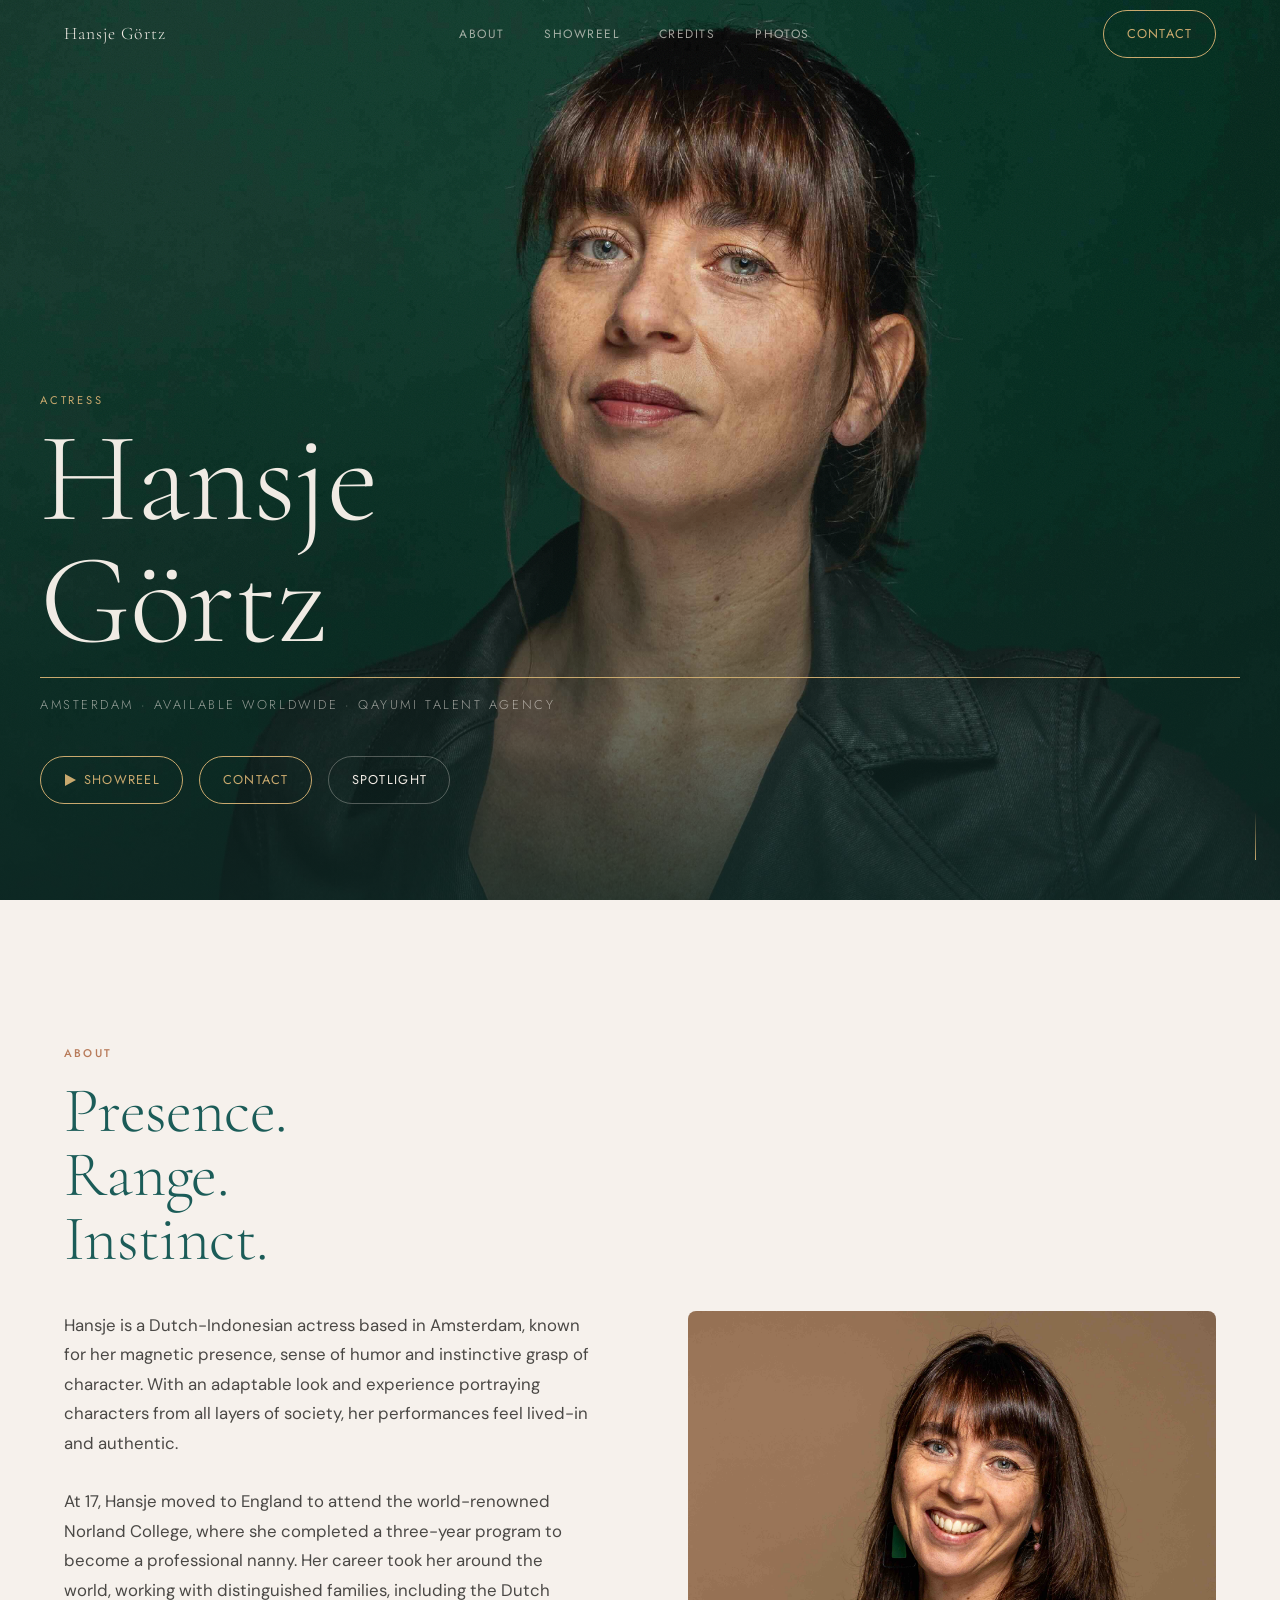
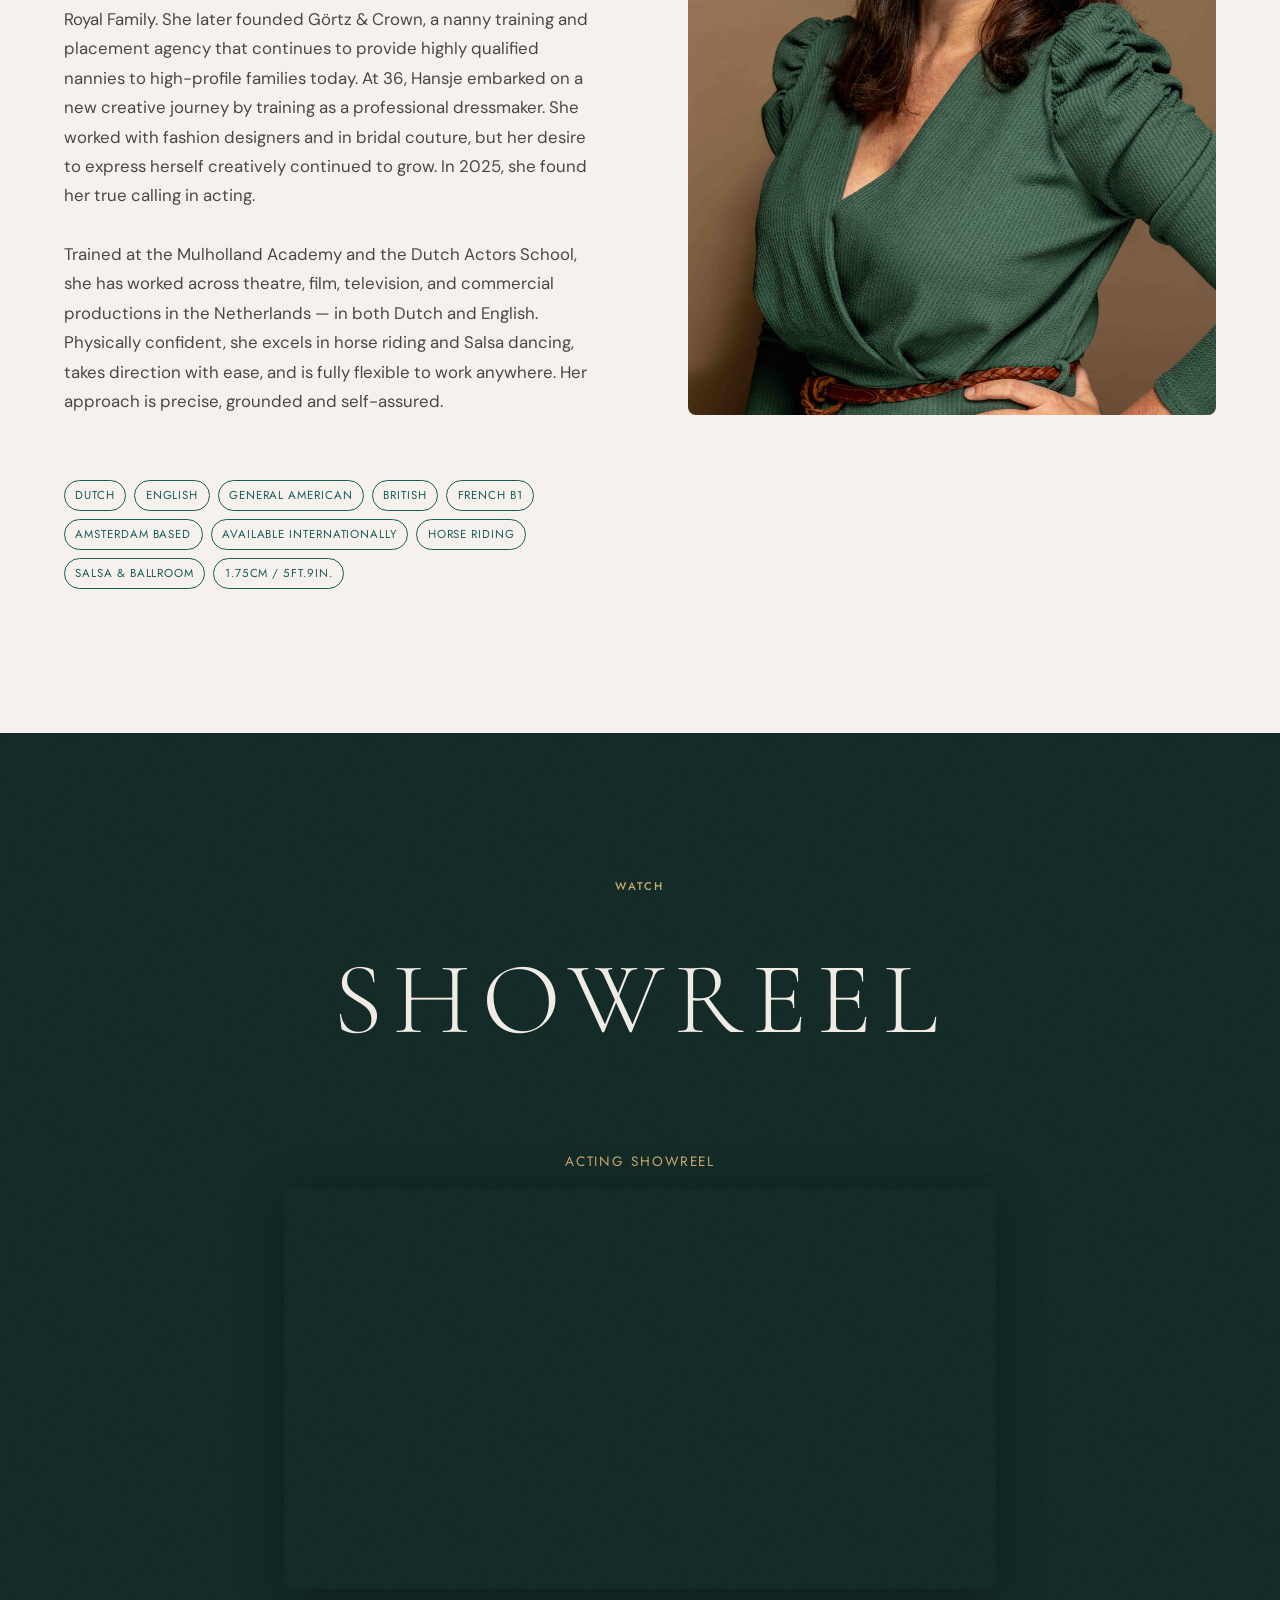
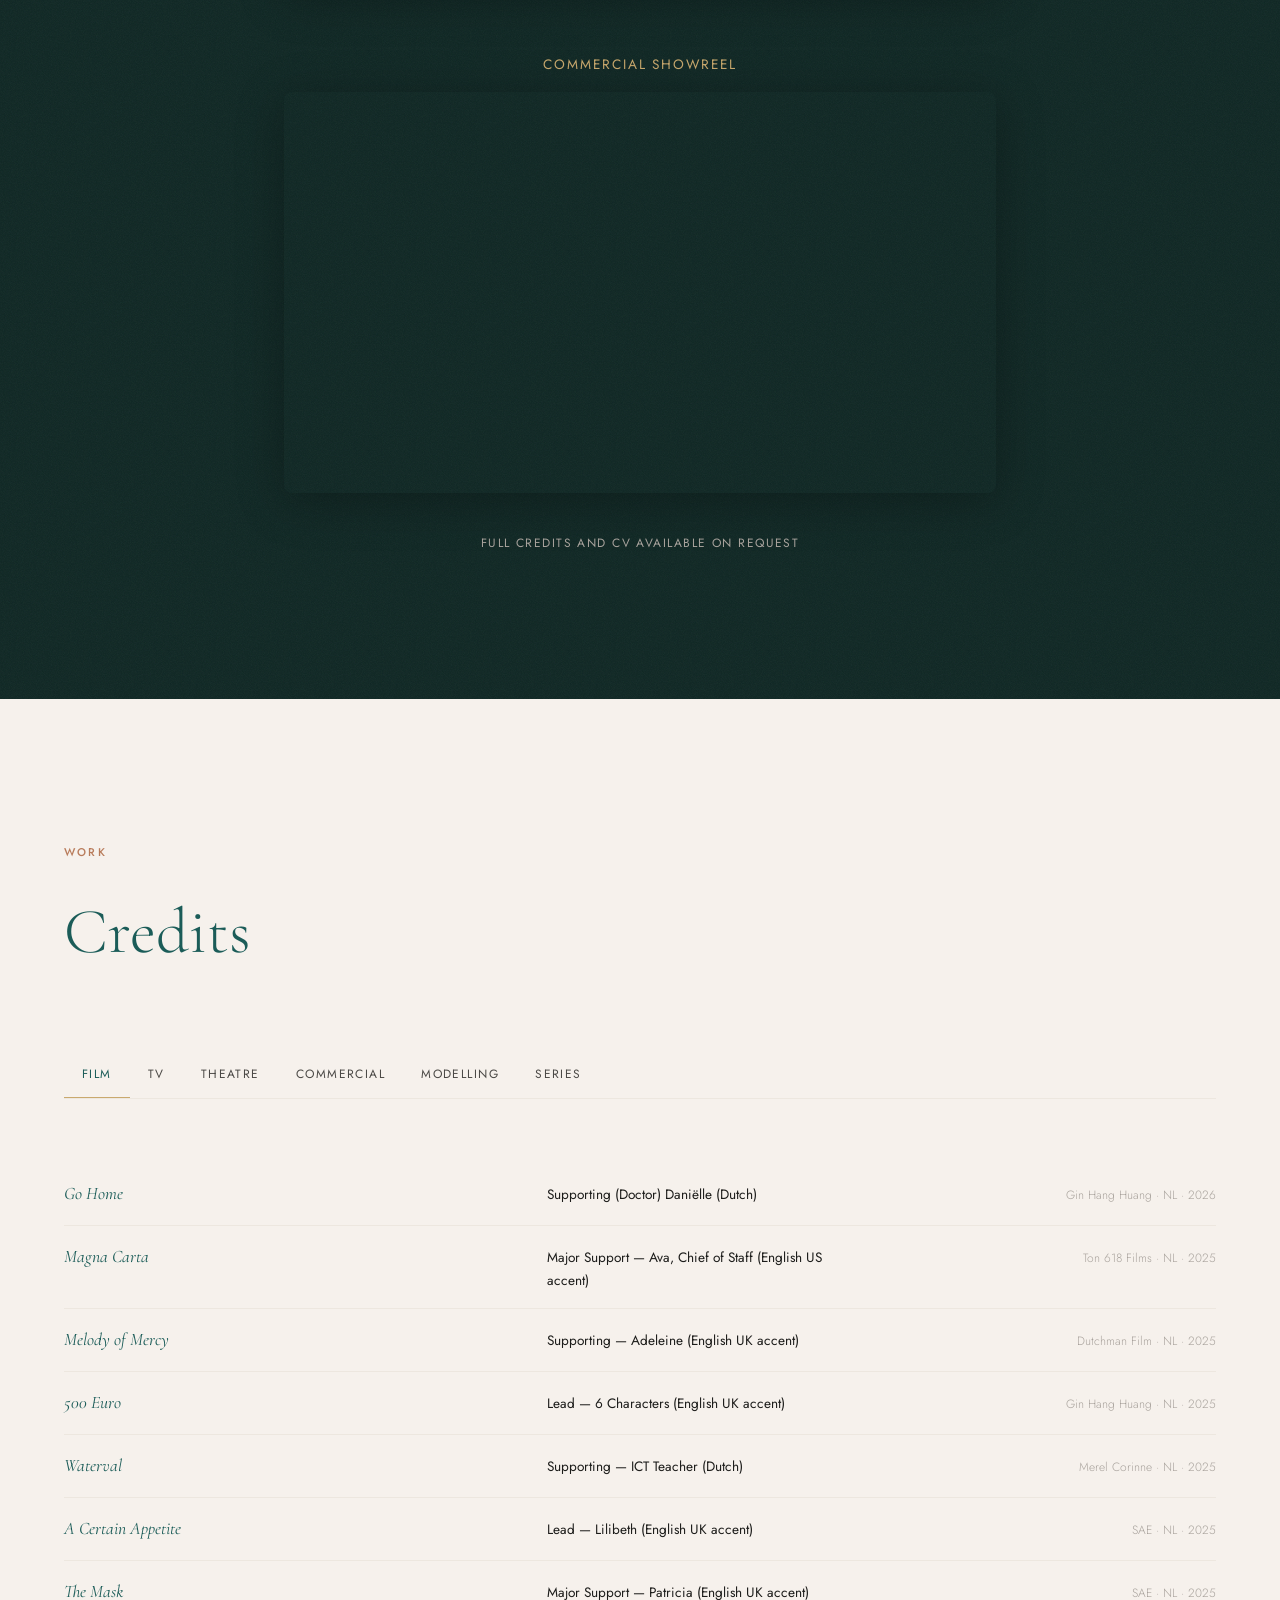
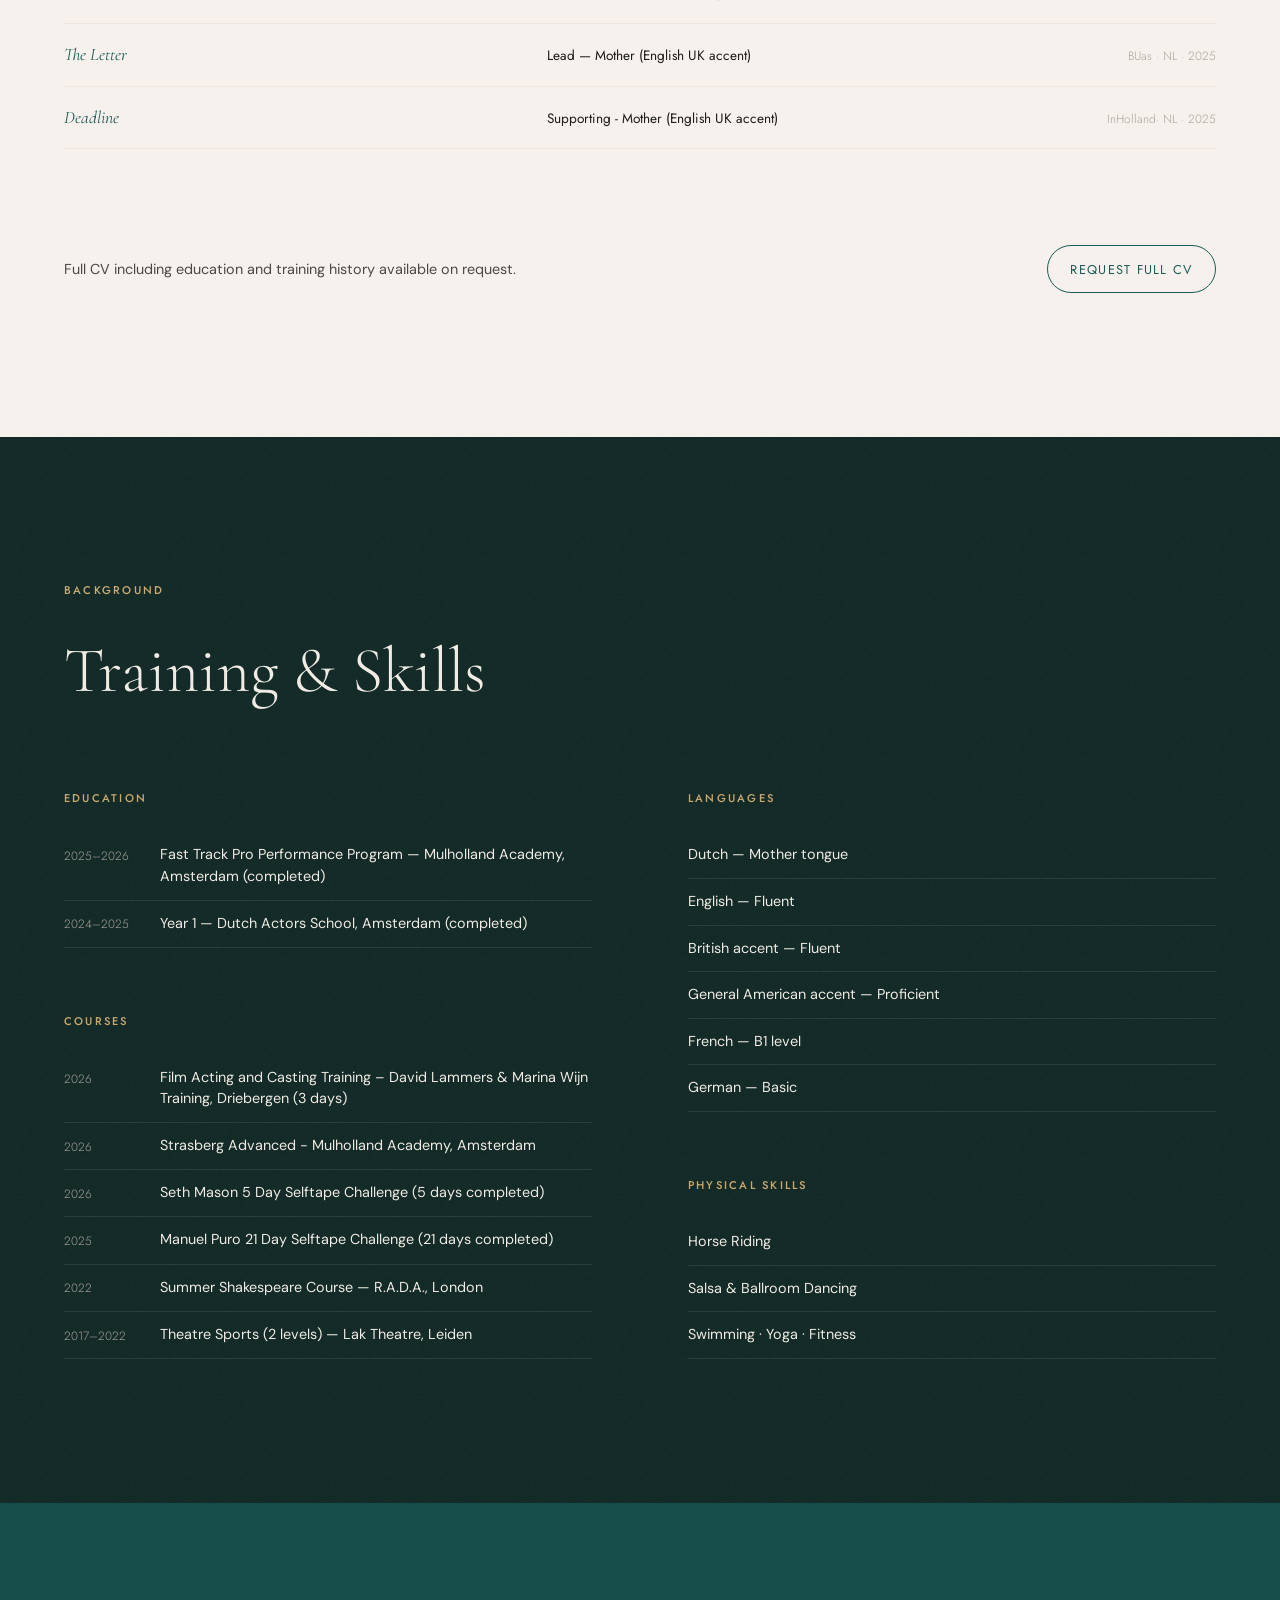
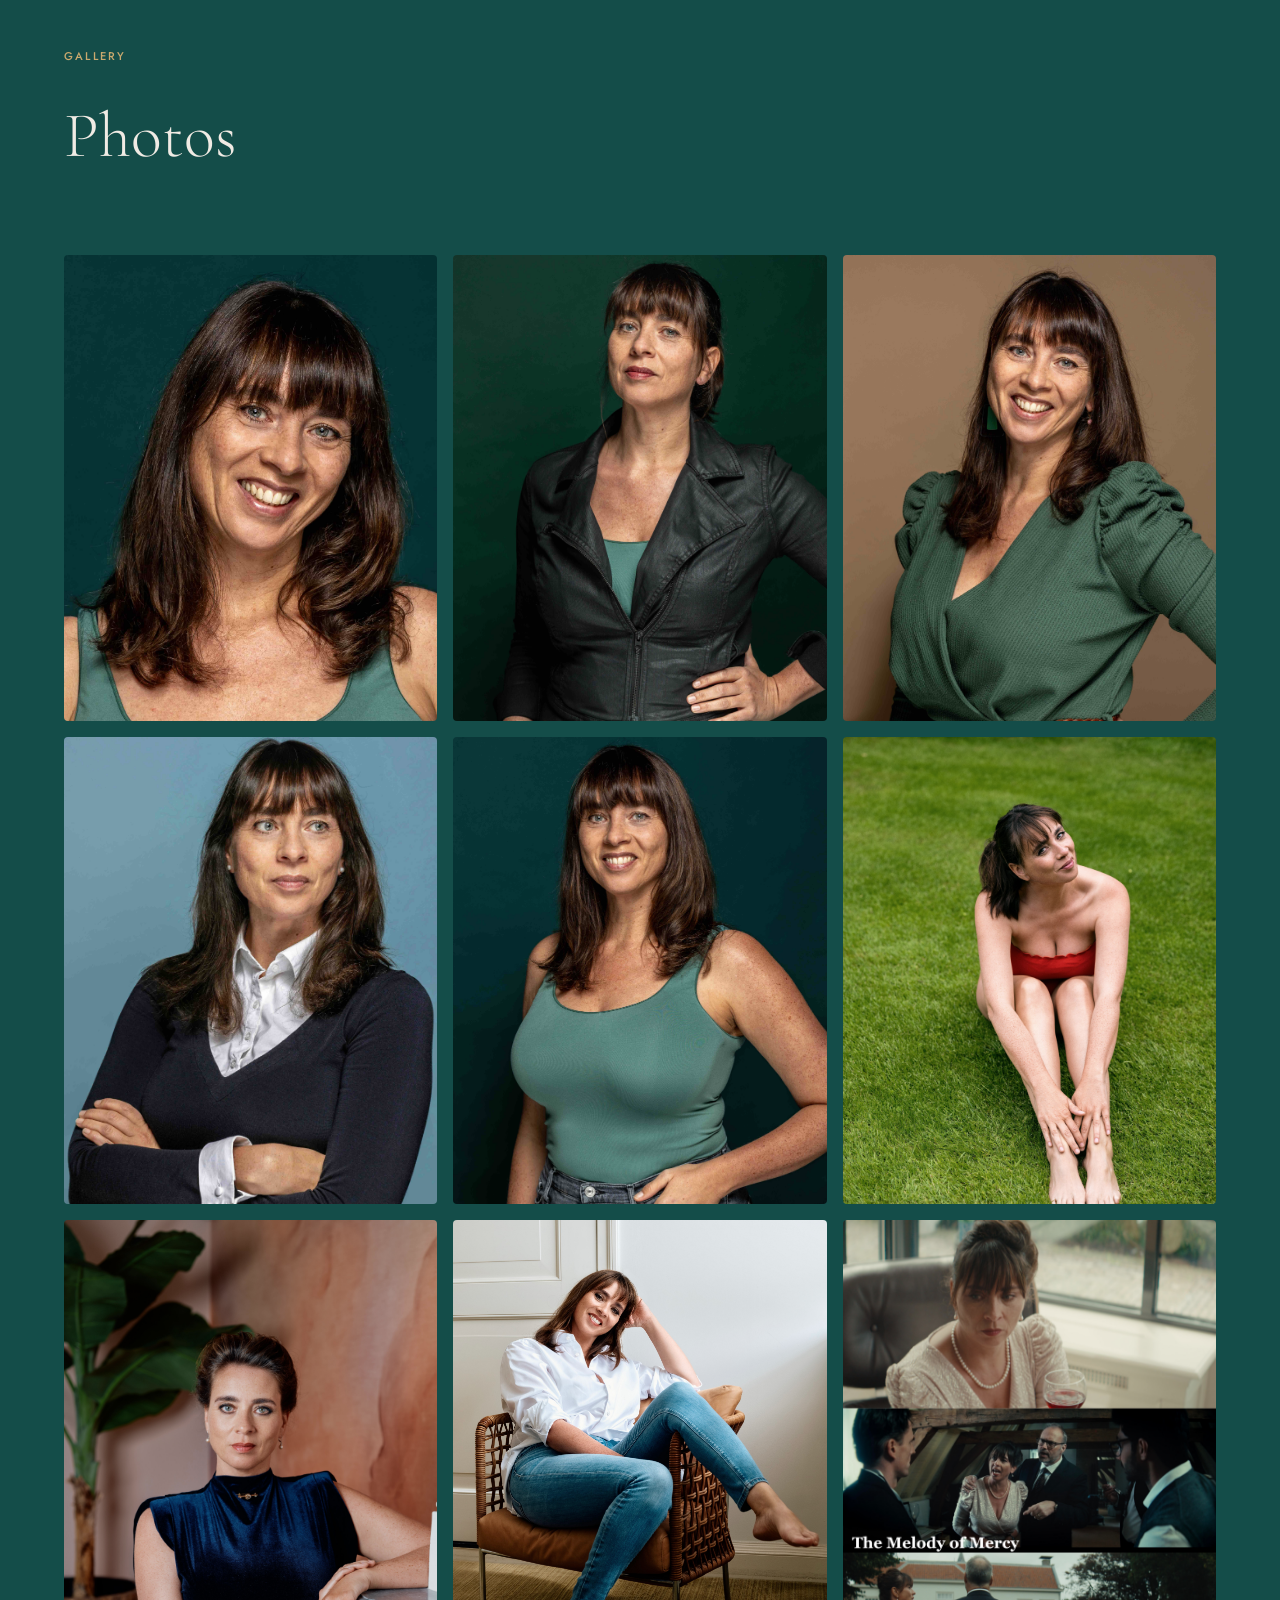
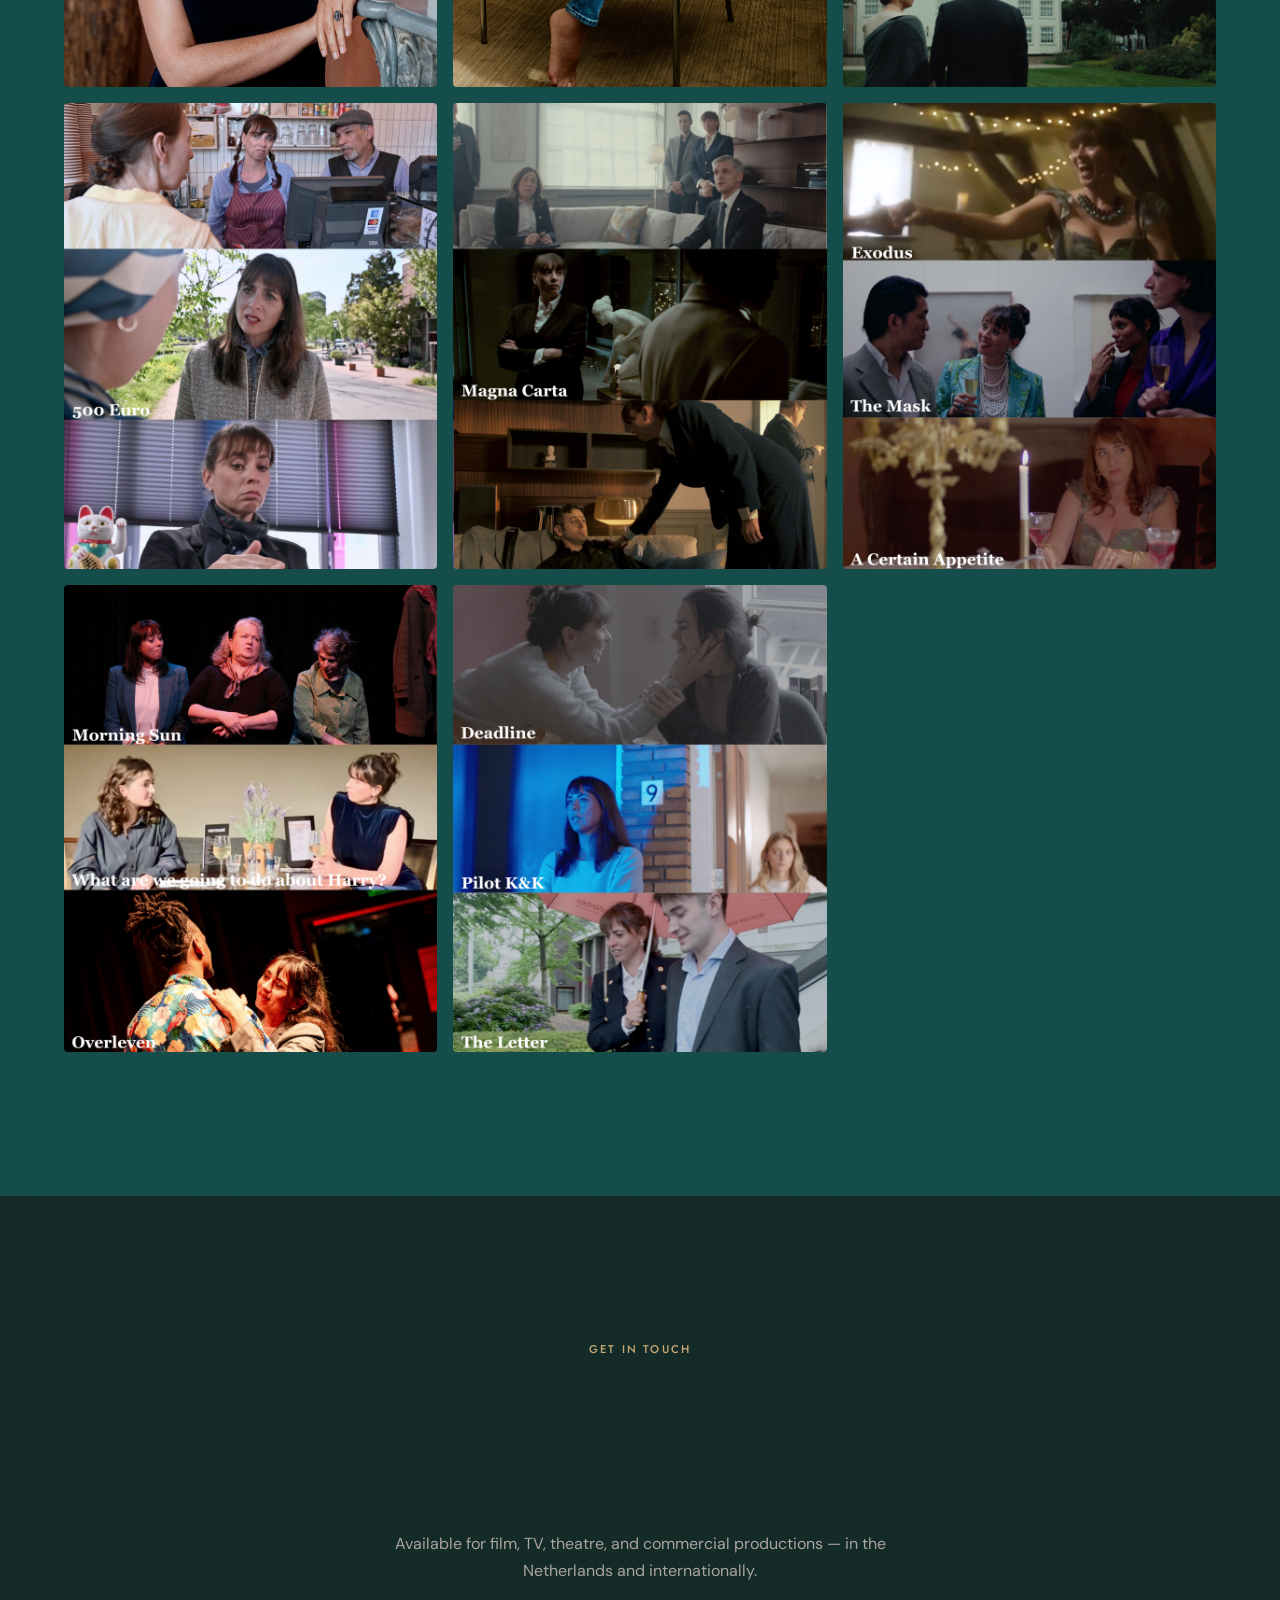
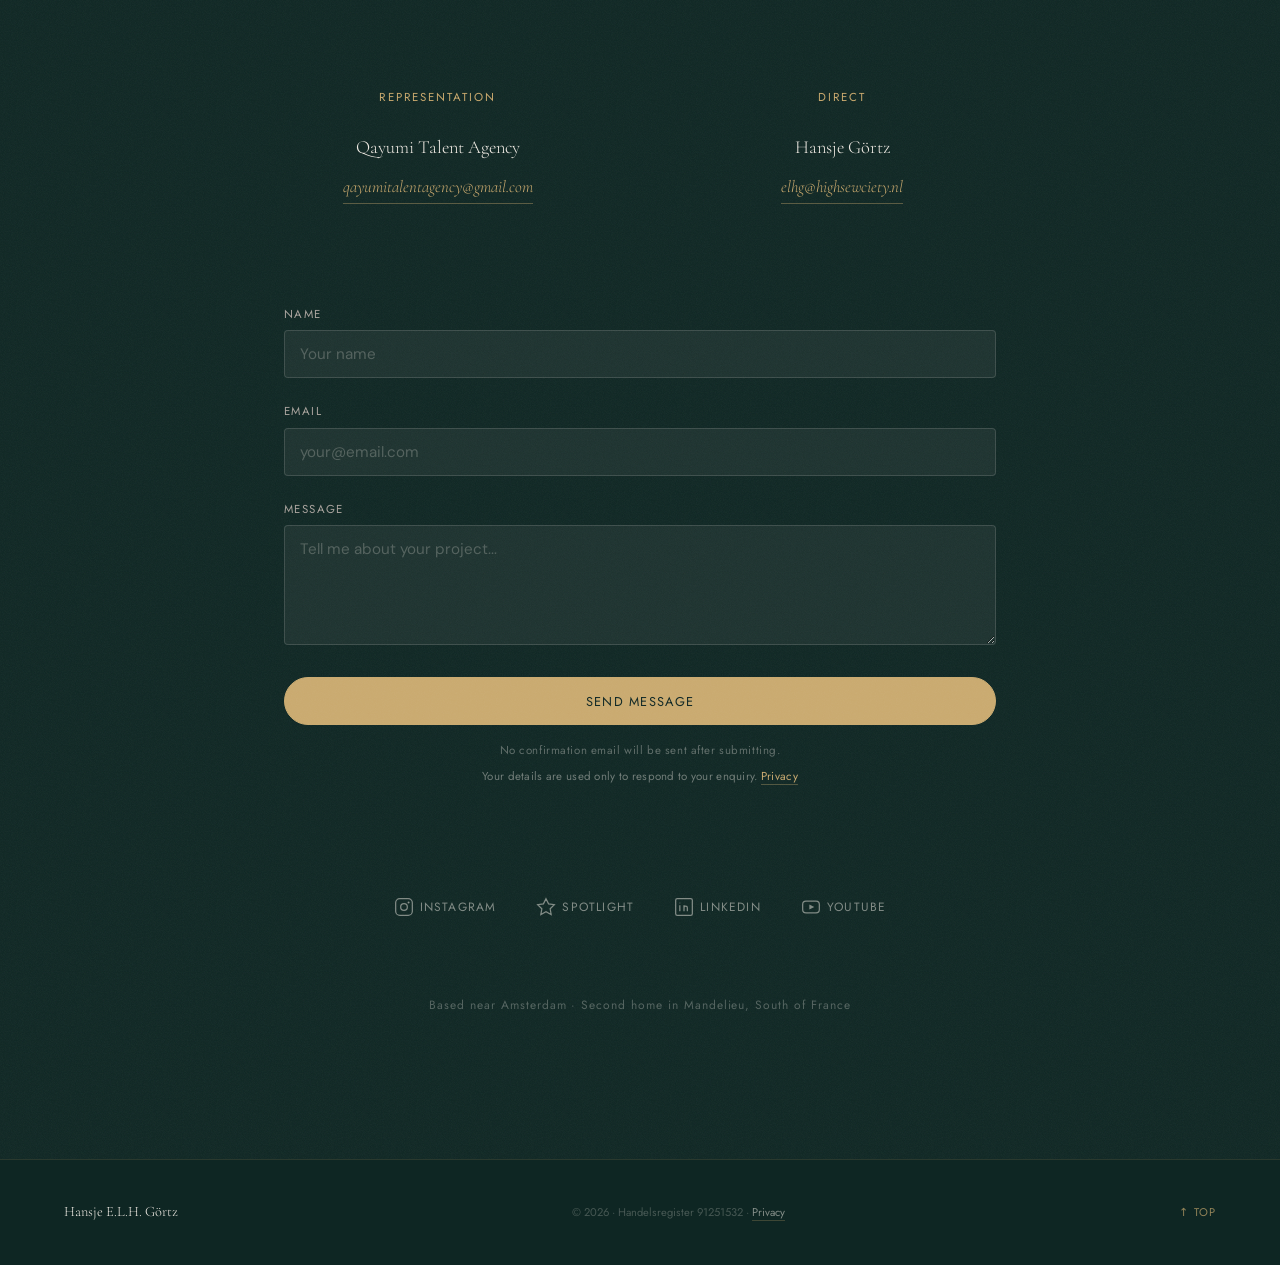
==== commit 0b7aeeeb: "Content update via editor" ====
--- a/index.html
+++ b/index.html
@@ -6,7 +6,7 @@
   <meta name="keywords" content="Hansje Görtz, actress, Amsterdam, Dutch actress, English actress, film, theatre, TV, casting">
   <meta property="og:title" content="Hansje Görtz — Actress">
   <meta property="og:description" content="Dutch-Indonesian actress based in Amsterdam. Available for international productions.">
-  <meta property="og:image" content="images/hero.jpg?v=1789826016629">
+  <meta property="og:image" content="images/hero.jpg?v=1791402584487">
   <meta property="og:url" content="https://hansjegortz.com">
   <meta name="twitter:card" content="summary_large_image">
   <title>Hansje Görtz — Actress</title>
@@ -16,8 +16,8 @@
   <link rel="preconnect" href="https://fonts.gstatic.com" crossorigin="">
   <link href="https://fonts.googleapis.com/css2?family=Cormorant+Garamond:ital,wght@0,300;0,400;0,600;1,300;1,400&amp;family=Jost:wght@300;400;500&amp;family=DM+Sans:ital,wght@0,400;0,500;1,400&amp;display=swap" rel="stylesheet">
 
-  <link rel="stylesheet" href="css/style.css?v=1789826016629">
-  <link rel="stylesheet" href="css/editor.css?v=1789826016629">
+  <link rel="stylesheet" href="css/style.css?v=1791402584487">
+  <link rel="stylesheet" href="css/editor.css?v=1791402584487">
 </head>
 
 <body class="" style="">
@@ -55,7 +55,7 @@
     <!-- SECTION 01 — HERO -->
     <section id="hero" class="section-hero">
       <div class="hero-bg">
-        <img src="images/hero.jpg?v=1789826016629" alt="Hansje Görtz — Actress" class="hero-img" fetchpriority="high">
+        <img src="images/hero.jpg?v=1791402584487" alt="Hansje Görtz — Actress" class="hero-img" fetchpriority="high">
         <div class="hero-grain"></div>
         <div class="hero-gradient"></div>
       </div>
@@ -101,7 +101,7 @@
             <span class="tag">1.75cm / 5ft.9in.</span></div>
           </div>
           <div class="about-photo-wrap">
-            <img src="images/about.jpg?v=1789826016629" alt="Hansje Görtz" class="about-photo" loading="lazy">
+            <img src="images/about.jpg?v=1791402584487" alt="Hansje Görtz" class="about-photo" loading="lazy">
           </div>
         </div>
       </div>
@@ -115,7 +115,7 @@
         <h2 class="showreel-heading">Showreel</h2>
         <div class="showreel-list" data-showreel-list="">
           
-        <div class="showreel-item"><h3 class="showreel-title" data-editable="" spellcheck="true">ACTING SHOWREEL</h3><div class="video-wrap"><iframe src="https://www.youtube.com/embed/jmjL3Ic3hh0?rel=0&amp;modestbranding=1" title="Hansje Görtz — ACTING SHOWREEL" frameborder="0" allow="accelerometer; autoplay; clipboard-write; encrypted-media; gyroscope; picture-in-picture" allowfullscreen="" loading="lazy"></iframe></div></div><div class="showreel-item"><h3 class="showreel-title" data-editable="" spellcheck="true">Commercial Showreel 2026</h3><div class="video-wrap"><iframe src="https://www.youtube.com/embed/zDg1MXEFWkk?rel=0&amp;modestbranding=1" title="Hansje Görtz — Commercial Showreel 2026" frameborder="0" allow="accelerometer; autoplay; clipboard-write; encrypted-media; gyroscope; picture-in-picture" allowfullscreen="" loading="lazy"></iframe></div></div></div>
+        <div class="showreel-item"><h3 class="showreel-title" data-editable="" spellcheck="true">ACTING SHOWREEL</h3><div class="video-wrap"><iframe src="https://www.youtube.com/embed/K04iDbEUQE8?rel=0&amp;modestbranding=1" title="Hansje Görtz — ACTING SHOWREEL" frameborder="0" allow="accelerometer; autoplay; clipboard-write; encrypted-media; gyroscope; picture-in-picture" allowfullscreen="" loading="lazy"></iframe></div></div><div class="showreel-item"><h3 class="showreel-title" data-editable="" spellcheck="true">COMMERCIAL SHOWREEL</h3><div class="video-wrap"><iframe src="https://www.youtube.com/embed/zDg1MXEFWkk?rel=0&amp;modestbranding=1" title="Hansje Görtz — COMMERCIAL SHOWREEL" frameborder="0" allow="accelerometer; autoplay; clipboard-write; encrypted-media; gyroscope; picture-in-picture" allowfullscreen="" loading="lazy"></iframe></div></div></div>
         <a href="#contact" class="showreel-note">Full credits and CV available on request</a>
       </div>
     </section>
@@ -227,7 +227,7 @@
 
         <!-- COMMERCIAL -->
         <div id="tab-commercial" class="credits-list" role="tabpanel" hidden="">
-          <div class="credit-item"><span class="credit-title" data-editable="" spellcheck="true">Bol Online Campaign</span><span class="credit-role" data-editable="" spellcheck="true">Lead - Mother (Dutch)</span><span class="credit-details" data-editable="" spellcheck="true">Japie Stoppelenberg · NL · 2026</span></div><div class="credit-item"><span class="credit-title" data-editable="" spellcheck="true">Karwei Recruitment Campaign</span><span class="credit-role" data-editable="" spellcheck="true">Lead - Assistant Manager (Dutch)</span><span class="credit-details" data-editable="" spellcheck="true">Everybody Likes Penguins · NL · 2026</span></div><div class="credit-item"><span class="credit-title" data-editable="" spellcheck="true">Mother's Earth</span><span class="credit-role" data-editable="" spellcheck="true">Lead - Mother (Dutch)</span><span class="credit-details" data-editable="" spellcheck="true">Mango Media· NL · 2026</span></div><div class="credit-item"><span class="credit-title" data-editable="" spellcheck="true">Delta Airlines</span><span class="credit-role" data-editable="" spellcheck="true">Support - Airport Assistant</span><span class="credit-details" data-editable="" spellcheck="true">Gracie Koh · UK · 2026</span></div><div class="credit-item"><span class="credit-title" data-editable="" spellcheck="true">Sopra Steria</span><span class="credit-role" data-editable="" spellcheck="true">Support - Mother</span><span class="credit-details" data-editable="" spellcheck="true">Soda Film · NL · 2026</span></div><div class="credit-item">
+          <div class="credit-item"><span class="credit-title" data-editable="" spellcheck="true">Wij zijn Mind</span><span class="credit-role" data-editable="" spellcheck="true">Lead - Kristel</span><span class="credit-details" data-editable="" spellcheck="true">Blokmakers - Tjeerd Dam · NL · 2026</span></div><div class="credit-item"><span class="credit-title" data-editable="" spellcheck="true">Bol Online Campaign</span><span class="credit-role" data-editable="" spellcheck="true">Lead - Mother (Dutch)</span><span class="credit-details" data-editable="" spellcheck="true">Japie Stoppelenberg · NL · 2026</span></div><div class="credit-item"><span class="credit-title" data-editable="" spellcheck="true">Karwei Recruitment Campaign</span><span class="credit-role" data-editable="" spellcheck="true">Lead - Assistant Manager (Dutch)</span><span class="credit-details" data-editable="" spellcheck="true">Everybody Likes Penguins · NL · 2026</span></div><div class="credit-item"><span class="credit-title" data-editable="" spellcheck="true">Mother's Earth</span><span class="credit-role" data-editable="" spellcheck="true">Lead - Mother (Dutch)</span><span class="credit-details" data-editable="" spellcheck="true">Mango Media· NL · 2026</span></div><div class="credit-item"><span class="credit-title" data-editable="" spellcheck="true">Delta Airlines</span><span class="credit-role" data-editable="" spellcheck="true">Support - Airport Assistant</span><span class="credit-details" data-editable="" spellcheck="true">Gracie Koh · UK · 2026</span></div><div class="credit-item"><span class="credit-title" data-editable="" spellcheck="true">Sopra Steria</span><span class="credit-role" data-editable="" spellcheck="true">Support - Mother</span><span class="credit-details" data-editable="" spellcheck="true">Soda Film · NL · 2026</span></div><div class="credit-item">
             
             
             
@@ -333,28 +333,28 @@
         <h2 class="photos-heading">Photos</h2>
         <div class="photos-grid">
           <div class="photo-item photo-item--tall" data-index="0" tabindex="0" role="button">
-            <img src="images/gallery-1.jpg?v=1789826016629" alt="Hansje Görtz — Close up portrait" loading="lazy">
+            <img src="images/gallery-1.jpg?v=1791402584487" alt="Hansje Görtz — Close up portrait" loading="lazy">
           </div>
           <div class="photo-item" data-index="1" tabindex="0" role="button">
-            <img src="images/gallery-2.jpg?v=1789826016629" alt="Hansje Görtz — Editorial portrait" loading="lazy">
+            <img src="images/gallery-2.jpg?v=1791402584487" alt="Hansje Görtz — Editorial portrait" loading="lazy">
           </div>
           <div class="photo-item" data-index="2" tabindex="0" role="button">
-            <img src="images/gallery-3.jpg?v=1789826016629" alt="Hansje Görtz — Commercial" loading="lazy">
+            <img src="images/gallery-3.jpg?v=1791402584487" alt="Hansje Görtz — Commercial" loading="lazy">
           </div>
           <div class="photo-item photo-item--tall" data-index="3" tabindex="0" role="button">
-            <img src="images/gallery-4.jpg?v=1789826016629" alt="Hansje Görtz — Business portrait" loading="lazy">
+            <img src="images/gallery-4.jpg?v=1791402584487" alt="Hansje Görtz — Business portrait" loading="lazy">
           </div>
           <div class="photo-item" data-index="4" tabindex="0" role="button">
-            <img src="images/gallery-5.jpg?v=1789826016629" alt="Hansje Görtz — Profile" loading="lazy">
+            <img src="images/gallery-5.jpg?v=1791402584487" alt="Hansje Görtz — Profile" loading="lazy">
           </div>
           <div class="photo-item" data-index="5" tabindex="0" role="button">
-            <img src="images/HansjeBadpak2.jpg?v=1789826016629" alt="Hansje Görtz" loading="lazy">
+            <img src="images/HansjeBadpak2.jpg?v=1791402584487" alt="Hansje Görtz" loading="lazy">
           </div>
           <div class="photo-item" data-index="6" tabindex="0" role="button">
-            <img src="images/HansjeKlassiek3.jpg?v=1789826016629" alt="Hansje Görtz" loading="lazy">
-          </div>
-          
-        <div class="photo-item" data-index="7" tabindex="0" role="button"><img src="images/1777314270642_74dbeae6-c19f-4c43-8b7b-91ba8beae2a9.jpg?v=1789826016629" alt="Hansje Görtz" loading="lazy"></div><div class="photo-item" data-index="8" tabindex="0" role="button"><img src="images/1785788890203_1.png?v=1789826016629" alt="Hansje Görtz" loading="lazy"></div><div class="photo-item" data-index="9" tabindex="0" role="button"><img src="images/1785788908228_2.png?v=1789826016629" alt="Hansje Görtz" loading="lazy"></div><div class="photo-item" data-index="10" tabindex="0" role="button"><img src="images/1785788932554_3.png?v=1789826016629" alt="Hansje Görtz" loading="lazy"></div><div class="photo-item" data-index="11" tabindex="0" role="button"><img src="images/1785789713955_6.png?v=1789826016629" alt="Hansje Görtz" loading="lazy"></div><div class="photo-item" data-index="12" tabindex="0" role="button"><img src="images/1785789727386_5.png?v=1789826016629" alt="Hansje Görtz" loading="lazy"></div><div class="photo-item" data-index="13" tabindex="0" role="button"><img src="images/1785789742028_4.png?v=1789826016629" alt="Hansje Görtz" loading="lazy"></div></div>
+            <img src="images/HansjeKlassiek3.jpg?v=1791402584487" alt="Hansje Görtz" loading="lazy">
+          </div>
+          
+        <div class="photo-item" data-index="7" tabindex="0" role="button"><img src="images/1777314270642_74dbeae6-c19f-4c43-8b7b-91ba8beae2a9.jpg?v=1791402584487" alt="Hansje Görtz" loading="lazy"></div><div class="photo-item" data-index="8" tabindex="0" role="button"><img src="images/1785788890203_1.png?v=1791402584487" alt="Hansje Görtz" loading="lazy"></div><div class="photo-item" data-index="9" tabindex="0" role="button"><img src="images/1785788908228_2.png?v=1791402584487" alt="Hansje Görtz" loading="lazy"></div><div class="photo-item" data-index="10" tabindex="0" role="button"><img src="images/1785788932554_3.png?v=1791402584487" alt="Hansje Görtz" loading="lazy"></div><div class="photo-item" data-index="11" tabindex="0" role="button"><img src="images/1785789713955_6.png?v=1791402584487" alt="Hansje Görtz" loading="lazy"></div><div class="photo-item" data-index="12" tabindex="0" role="button"><img src="images/1785789727386_5.png?v=1791402584487" alt="Hansje Görtz" loading="lazy"></div><div class="photo-item" data-index="13" tabindex="0" role="button"><img src="images/1785789742028_4.png?v=1791402584487" alt="Hansje Görtz" loading="lazy"></div></div>
       </div>
 
       <!-- Lightbox -->
@@ -363,8 +363,8 @@
         <button class="lightbox-prev" aria-label="Previous photo">←</button>
         <button class="lightbox-next" aria-label="Next photo">→</button>
         <div class="lightbox-inner">
-          <img src="https://hansjegortz.com/images/1785789742028_4.png?v=1789826016629" alt="Hansje Görtz" class="lightbox-img" hidden="">
-          <div class="lightbox-collage-host"><div class="collage-frame collage-layout--three-columns"><div class="collage-slot"><img src="images/1786468068313_test.jpg?v=1789826016629" alt="Hansje Görtz" loading="lazy" style="--collage-zoom: 1; --collage-x: 50%; --collage-y: 50%;"><p class="collage-photo-title">Test 1</p></div><div class="collage-slot"><img src="images/1786468076414_gallery-1.jpg?v=1789826016629" alt="Hansje Görtz" loading="lazy" style="--collage-zoom: 1; --collage-x: 50%; --collage-y: 50%;"><p class="collage-photo-title">Test 2</p></div><div class="collage-slot"><img src="images/1786468086339_test.jpg?v=1789826016629" alt="Hansje Görtz" loading="lazy" style="--collage-zoom: 1; --collage-x: 50%; --collage-y: 50%;"><p class="collage-photo-title">Test 3</p></div><p class="collage-title"></p></div></div>
+          <img src="https://hansjegortz.com/images/1785789742028_4.png?v=1791402584487" alt="Hansje Görtz" class="lightbox-img" hidden="">
+          <div class="lightbox-collage-host"><div class="collage-frame collage-layout--three-columns"><div class="collage-slot"><img src="images/1786468068313_test.jpg?v=1791402584487" alt="Hansje Görtz" loading="lazy" style="--collage-zoom: 1; --collage-x: 50%; --collage-y: 50%;"><p class="collage-photo-title">Test 1</p></div><div class="collage-slot"><img src="images/1786468076414_gallery-1.jpg?v=1791402584487" alt="Hansje Görtz" loading="lazy" style="--collage-zoom: 1; --collage-x: 50%; --collage-y: 50%;"><p class="collage-photo-title">Test 2</p></div><div class="collage-slot"><img src="images/1786468086339_test.jpg?v=1791402584487" alt="Hansje Görtz" loading="lazy" style="--collage-zoom: 1; --collage-x: 50%; --collage-y: 50%;"><p class="collage-photo-title">Test 3</p></div><p class="collage-title"></p></div></div>
         </div>
       </div>
     </section>
@@ -444,8 +444,8 @@
     </div>
   </footer>
 
-  <script src="js/main.js?v=1789826016629"></script>
-  <script src="js/editor.js?v=1789826016629"></script>
+  <script src="js/main.js?v=1791402584487"></script>
+  <script src="js/editor.js?v=1791402584487"></script>
 
 
 
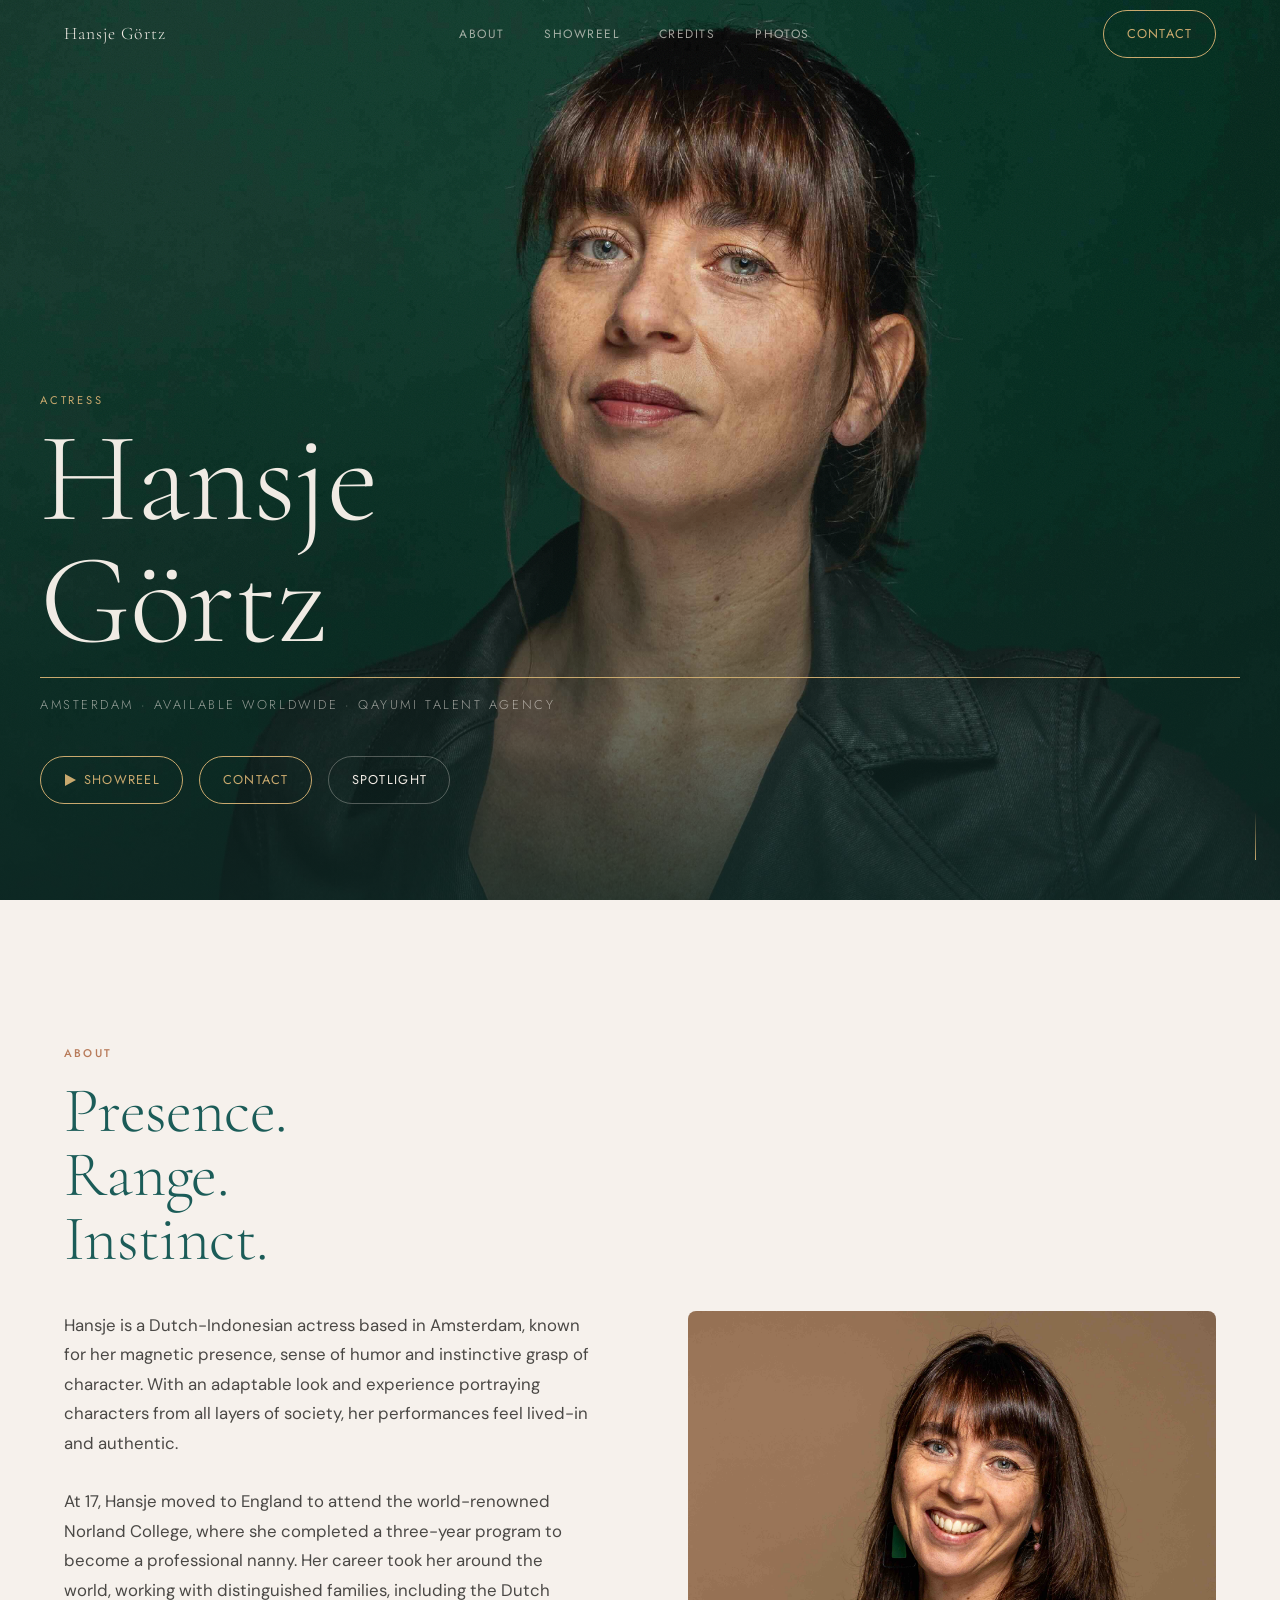
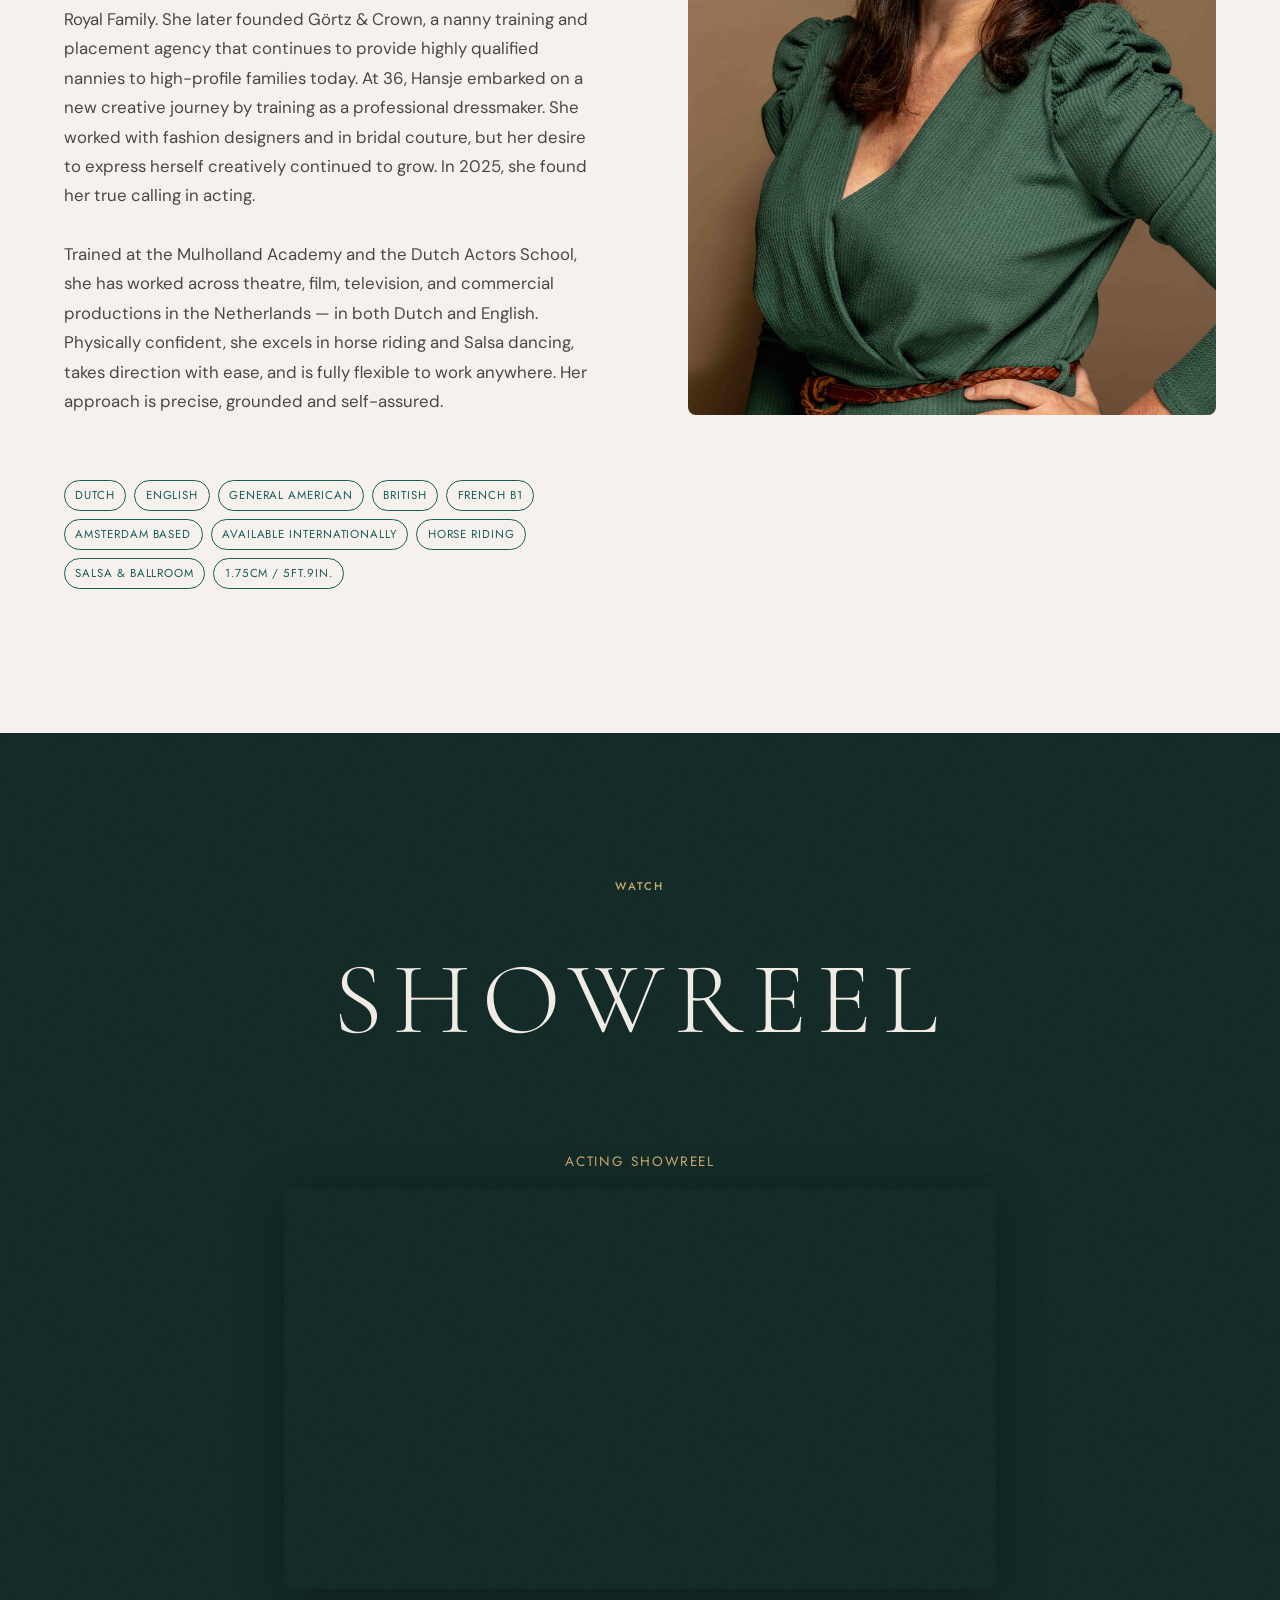
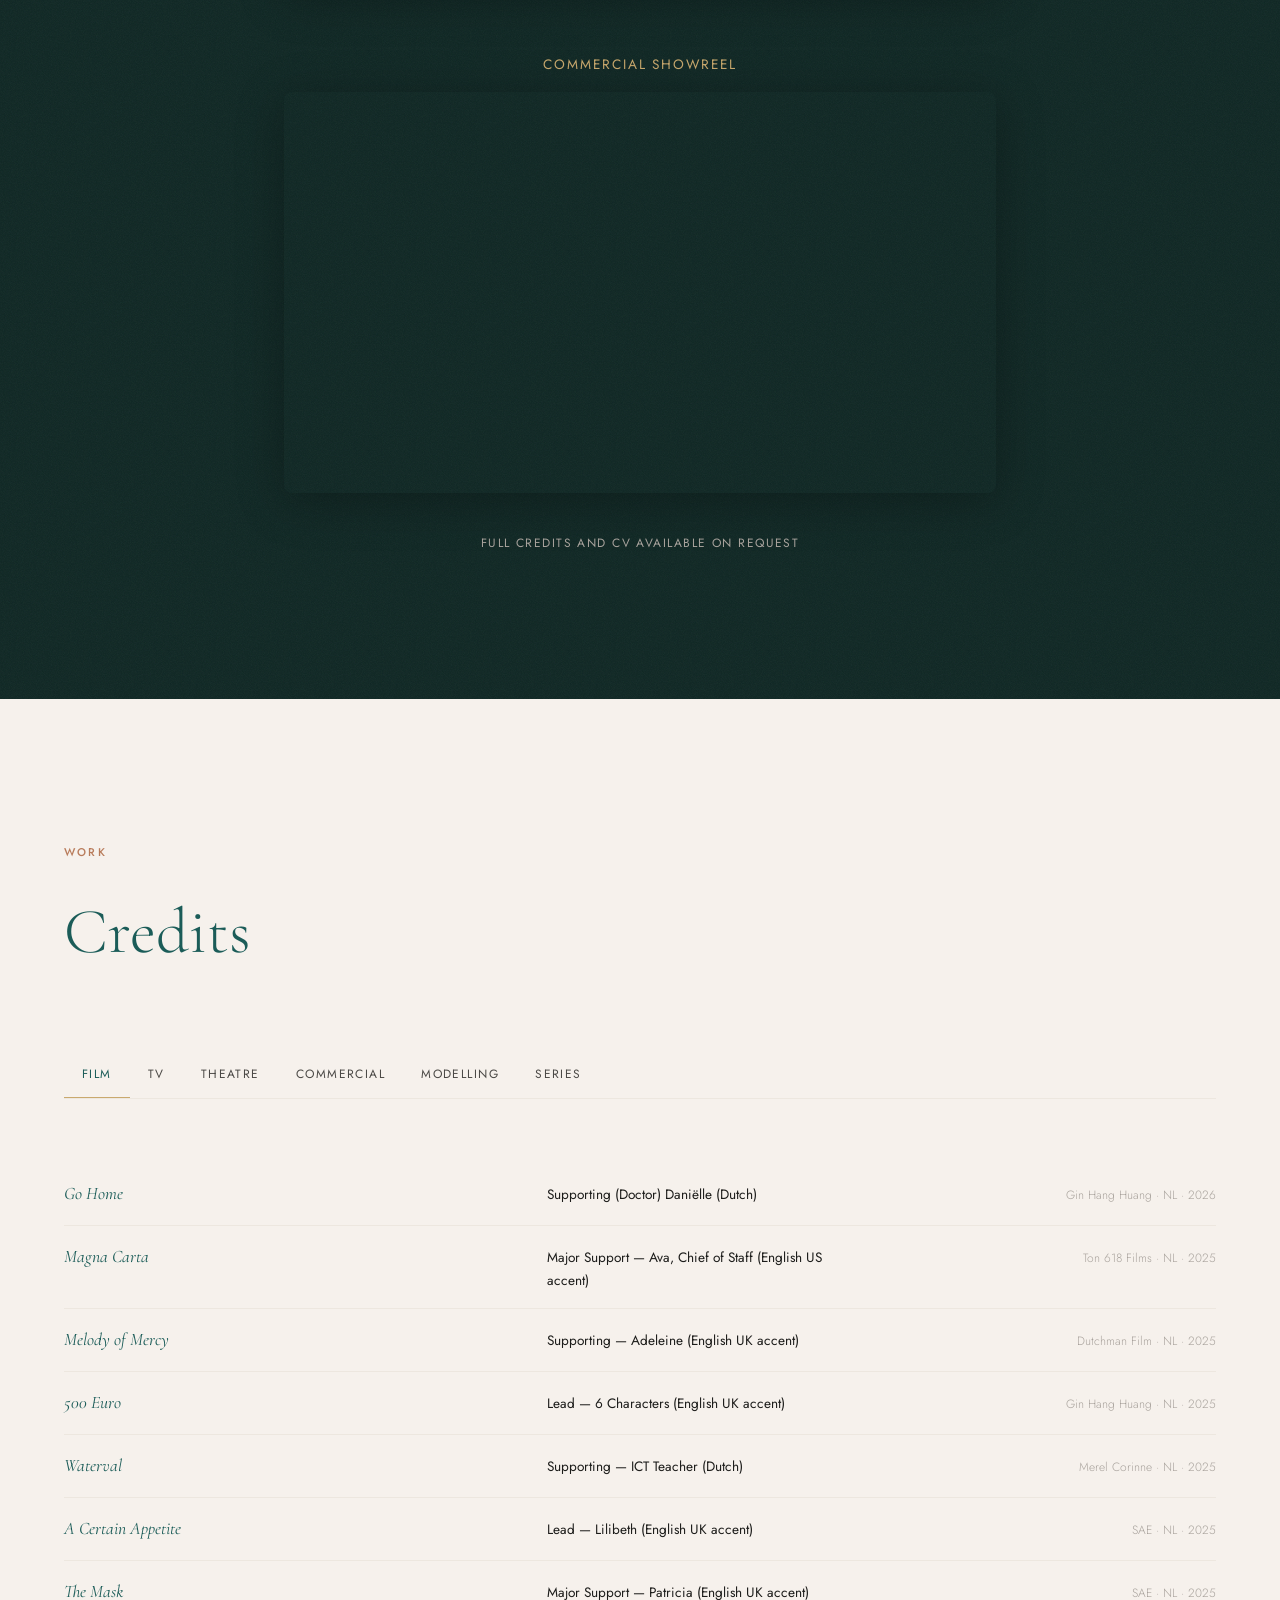
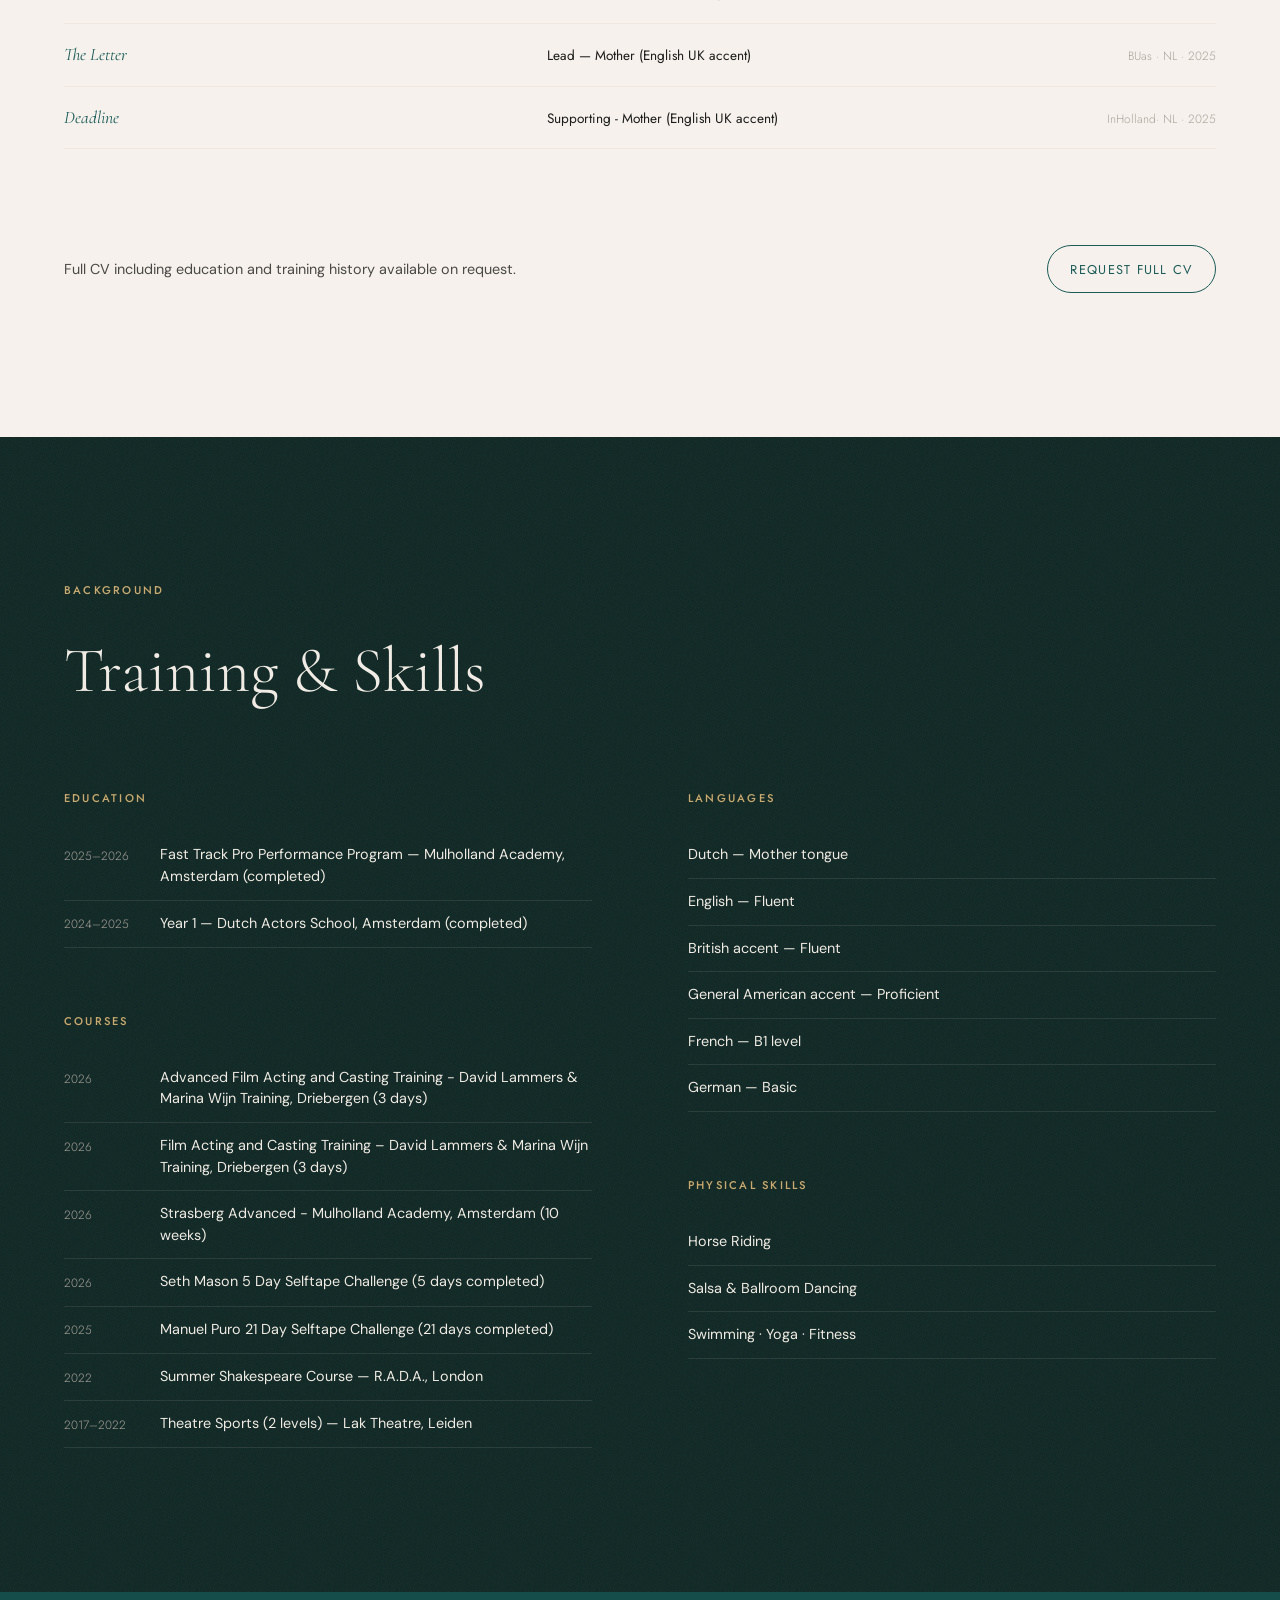
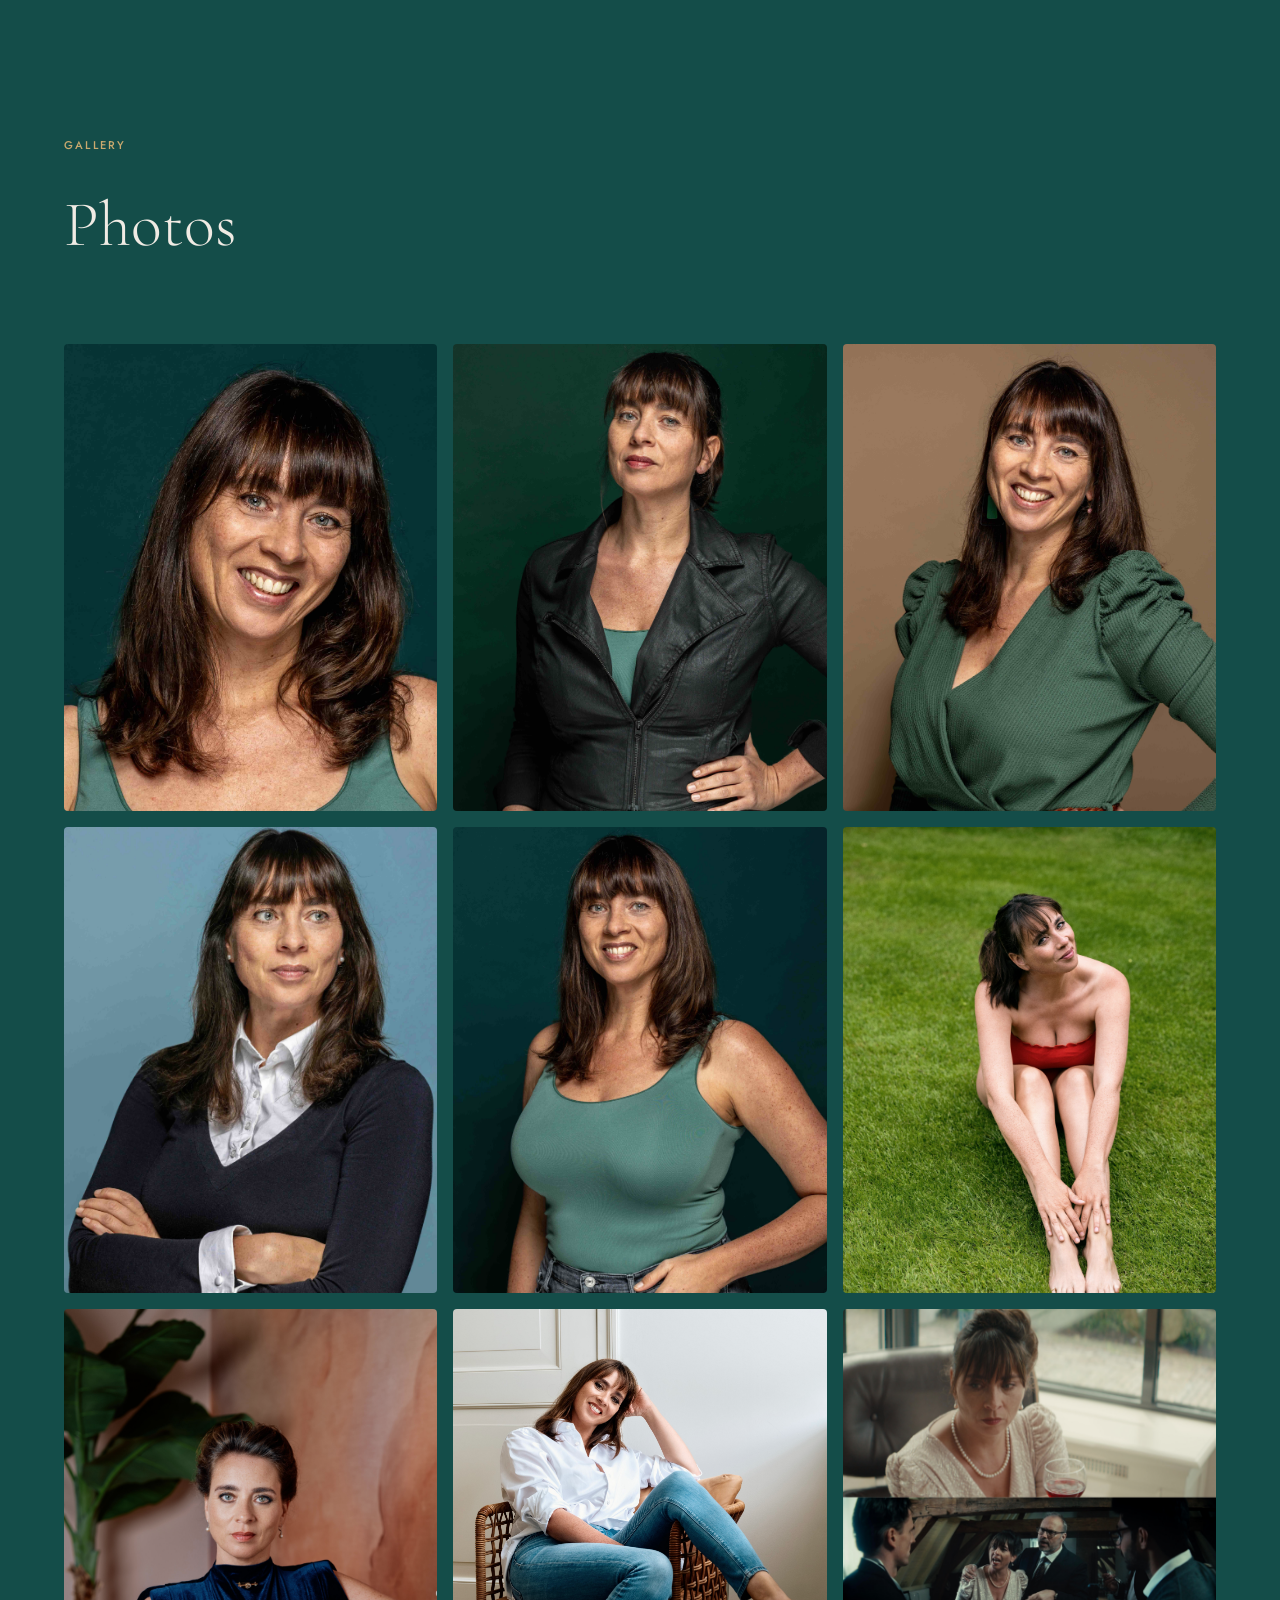
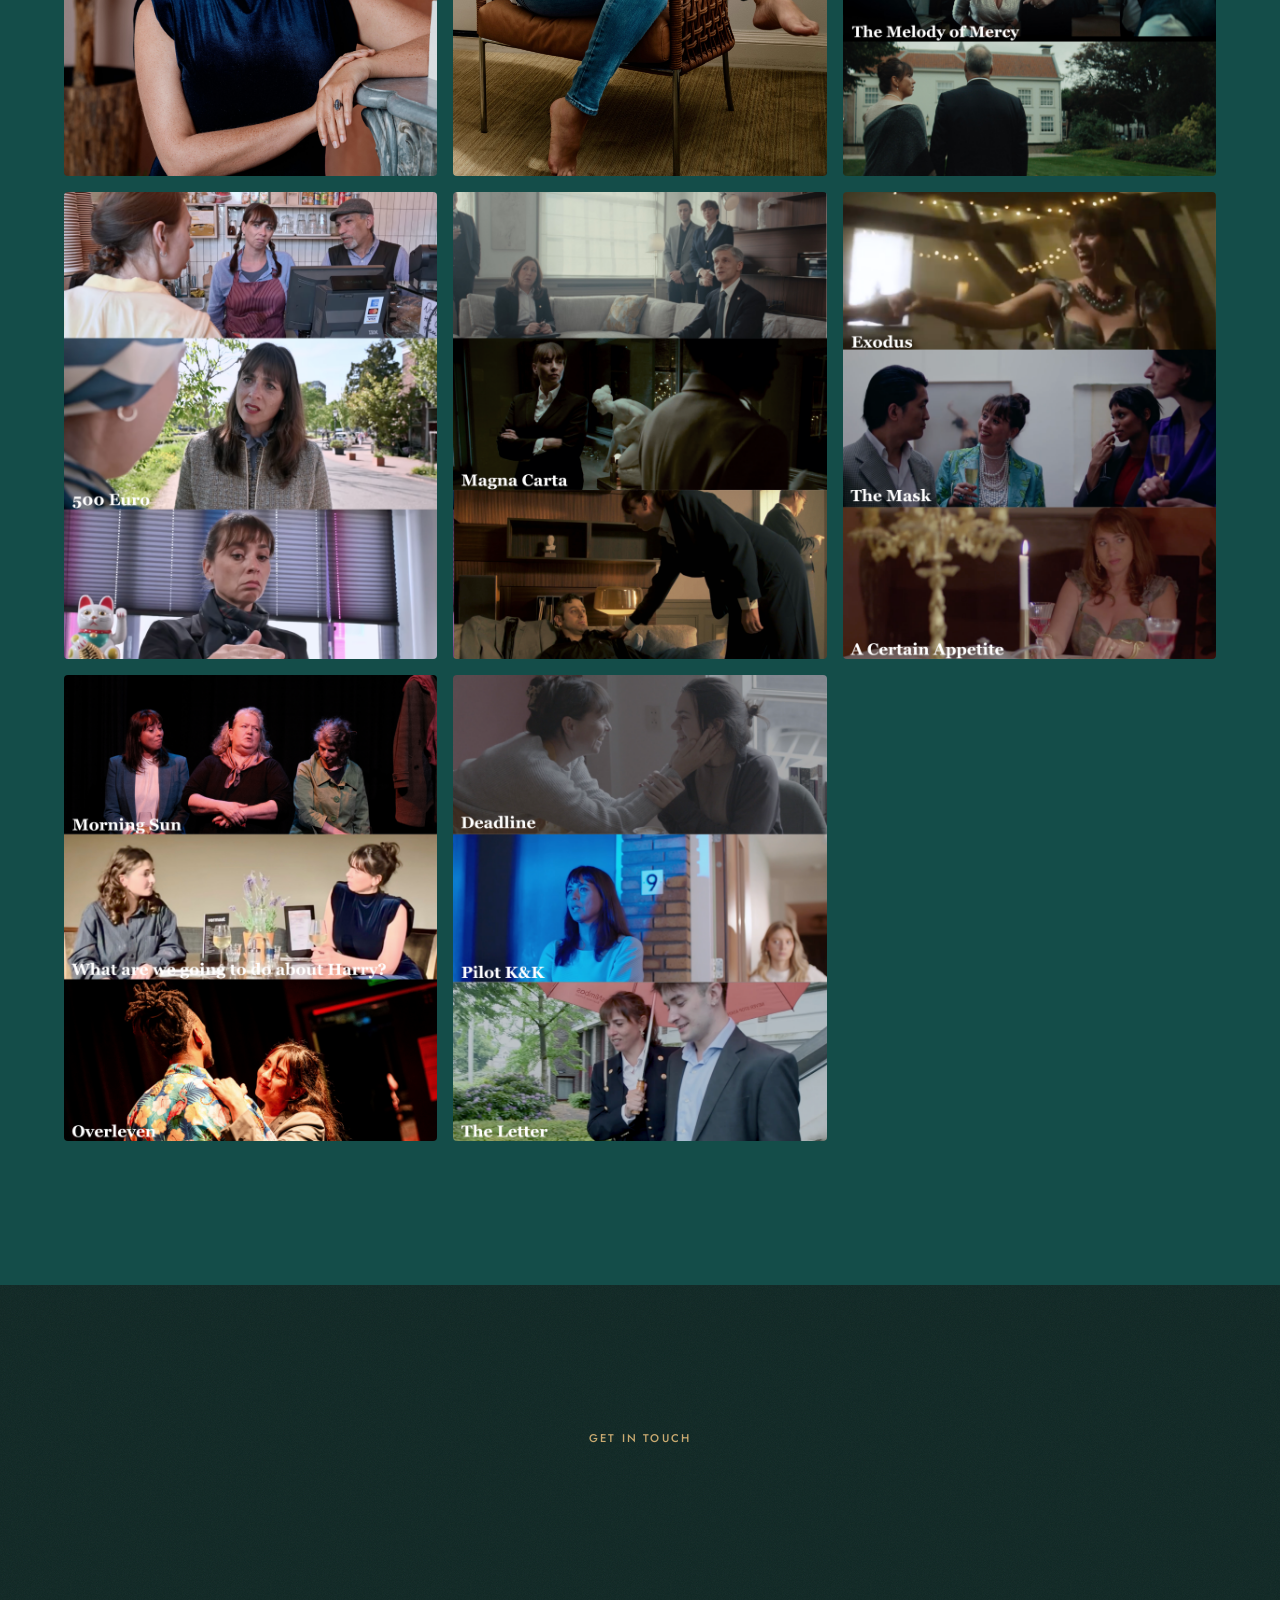
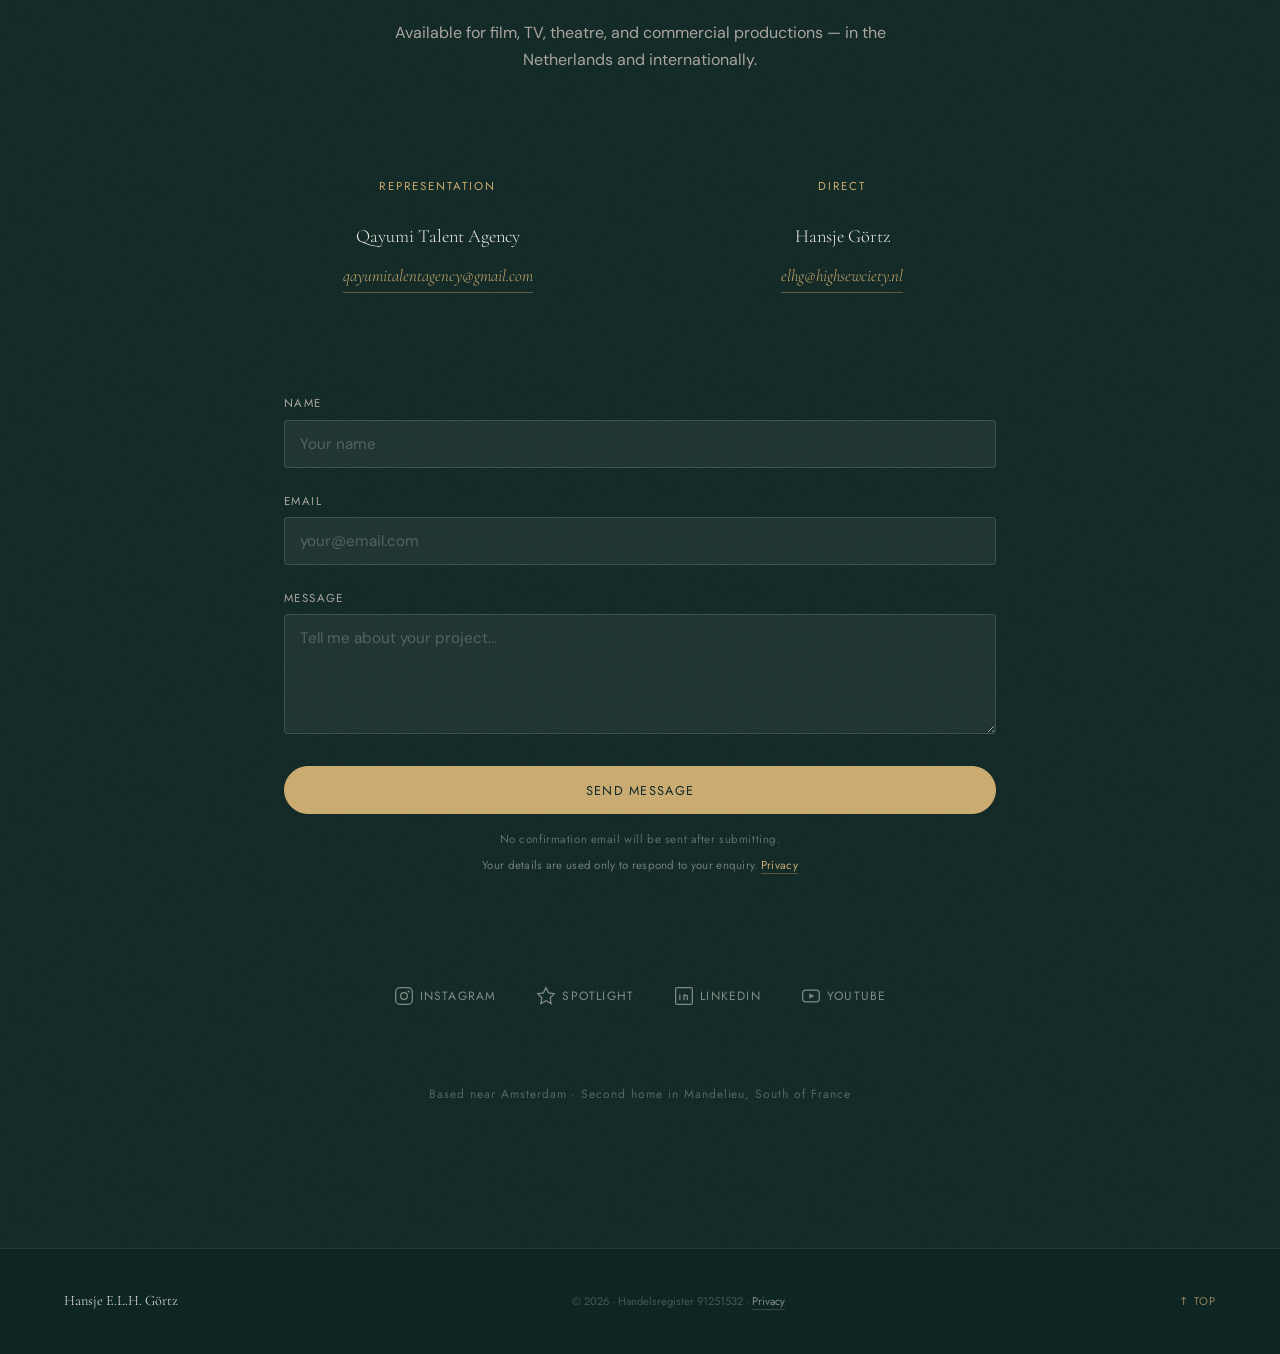
==== commit 175c3b02: "Content update via editor" ====
--- a/index.html
+++ b/index.html
@@ -6,7 +6,7 @@
   <meta name="keywords" content="Hansje Görtz, actress, Amsterdam, Dutch actress, English actress, film, theatre, TV, casting">
   <meta property="og:title" content="Hansje Görtz — Actress">
   <meta property="og:description" content="Dutch-Indonesian actress based in Amsterdam. Available for international productions.">
-  <meta property="og:image" content="images/hero.jpg?v=1791402584487">
+  <meta property="og:image" content="images/hero.jpg?v=1792670397110">
   <meta property="og:url" content="https://hansjegortz.com">
   <meta name="twitter:card" content="summary_large_image">
   <title>Hansje Görtz — Actress</title>
@@ -16,8 +16,8 @@
   <link rel="preconnect" href="https://fonts.gstatic.com" crossorigin="">
   <link href="https://fonts.googleapis.com/css2?family=Cormorant+Garamond:ital,wght@0,300;0,400;0,600;1,300;1,400&amp;family=Jost:wght@300;400;500&amp;family=DM+Sans:ital,wght@0,400;0,500;1,400&amp;display=swap" rel="stylesheet">
 
-  <link rel="stylesheet" href="css/style.css?v=1791402584487">
-  <link rel="stylesheet" href="css/editor.css?v=1791402584487">
+  <link rel="stylesheet" href="css/style.css?v=1792670397110">
+  <link rel="stylesheet" href="css/editor.css?v=1792670397110">
 </head>
 
 <body class="" style="">
@@ -55,7 +55,7 @@
     <!-- SECTION 01 — HERO -->
     <section id="hero" class="section-hero">
       <div class="hero-bg">
-        <img src="images/hero.jpg?v=1791402584487" alt="Hansje Görtz — Actress" class="hero-img" fetchpriority="high">
+        <img src="images/hero.jpg?v=1792670397110" alt="Hansje Görtz — Actress" class="hero-img" fetchpriority="high">
         <div class="hero-grain"></div>
         <div class="hero-gradient"></div>
       </div>
@@ -101,7 +101,7 @@
             <span class="tag">1.75cm / 5ft.9in.</span></div>
           </div>
           <div class="about-photo-wrap">
-            <img src="images/about.jpg?v=1791402584487" alt="Hansje Görtz" class="about-photo" loading="lazy">
+            <img src="images/about.jpg?v=1792670397110" alt="Hansje Görtz" class="about-photo" loading="lazy">
           </div>
         </div>
       </div>
@@ -287,7 +287,7 @@
             </ul>
             <h3 class="training-col-title training-col-title--spaced">Courses</h3>
             <ul class="training-list" data-training-list="" data-training-entry-type="dated">
-              <li class=""><span class="training-year" data-editable="" spellcheck="true">2026</span><span class="training-desc" data-editable="" spellcheck="true">Film Acting and Casting Training – David Lammers &amp; Marina Wijn Training, Driebergen (3 days)</span></li><li class=""><span class="training-year" data-editable="" spellcheck="true">2026</span><span class="training-desc" data-editable="" spellcheck="true">Strasberg Advanced - Mulholland Academy, Amsterdam</span></li><li class="">
+              <li class=""><span class="training-year" data-editable="" spellcheck="true">2026</span><span class="training-desc" data-editable="" spellcheck="true">Advanced Film Acting and Casting Training - David Lammers &amp; Marina Wijn Training, Driebergen (3 days)</span></li><li class=""><span class="training-year" data-editable="" spellcheck="true">2026</span><span class="training-desc" data-editable="" spellcheck="true">Film Acting and Casting Training – David Lammers &amp; Marina Wijn Training, Driebergen (3 days)</span></li><li class=""><span class="training-year" data-editable="" spellcheck="true">2026</span><span class="training-desc" data-editable="" spellcheck="true">Strasberg Advanced - Mulholland Academy, Amsterdam (10 weeks)</span></li><li class="">
                 <span class="training-year" data-editable="" spellcheck="true">2026</span>
                 <span class="training-desc" data-editable="" spellcheck="true">Seth Mason 5 Day Selftape Challenge (5 days completed)</span>
               </li><li class="">
@@ -333,28 +333,28 @@
         <h2 class="photos-heading">Photos</h2>
         <div class="photos-grid">
           <div class="photo-item photo-item--tall" data-index="0" tabindex="0" role="button">
-            <img src="images/gallery-1.jpg?v=1791402584487" alt="Hansje Görtz — Close up portrait" loading="lazy">
+            <img src="images/gallery-1.jpg?v=1792670397110" alt="Hansje Görtz — Close up portrait" loading="lazy">
           </div>
           <div class="photo-item" data-index="1" tabindex="0" role="button">
-            <img src="images/gallery-2.jpg?v=1791402584487" alt="Hansje Görtz — Editorial portrait" loading="lazy">
+            <img src="images/gallery-2.jpg?v=1792670397110" alt="Hansje Görtz — Editorial portrait" loading="lazy">
           </div>
           <div class="photo-item" data-index="2" tabindex="0" role="button">
-            <img src="images/gallery-3.jpg?v=1791402584487" alt="Hansje Görtz — Commercial" loading="lazy">
+            <img src="images/gallery-3.jpg?v=1792670397110" alt="Hansje Görtz — Commercial" loading="lazy">
           </div>
           <div class="photo-item photo-item--tall" data-index="3" tabindex="0" role="button">
-            <img src="images/gallery-4.jpg?v=1791402584487" alt="Hansje Görtz — Business portrait" loading="lazy">
+            <img src="images/gallery-4.jpg?v=1792670397110" alt="Hansje Görtz — Business portrait" loading="lazy">
           </div>
           <div class="photo-item" data-index="4" tabindex="0" role="button">
-            <img src="images/gallery-5.jpg?v=1791402584487" alt="Hansje Görtz — Profile" loading="lazy">
+            <img src="images/gallery-5.jpg?v=1792670397110" alt="Hansje Görtz — Profile" loading="lazy">
           </div>
           <div class="photo-item" data-index="5" tabindex="0" role="button">
-            <img src="images/HansjeBadpak2.jpg?v=1791402584487" alt="Hansje Görtz" loading="lazy">
+            <img src="images/HansjeBadpak2.jpg?v=1792670397110" alt="Hansje Görtz" loading="lazy">
           </div>
           <div class="photo-item" data-index="6" tabindex="0" role="button">
-            <img src="images/HansjeKlassiek3.jpg?v=1791402584487" alt="Hansje Görtz" loading="lazy">
-          </div>
-          
-        <div class="photo-item" data-index="7" tabindex="0" role="button"><img src="images/1777314270642_74dbeae6-c19f-4c43-8b7b-91ba8beae2a9.jpg?v=1791402584487" alt="Hansje Görtz" loading="lazy"></div><div class="photo-item" data-index="8" tabindex="0" role="button"><img src="images/1785788890203_1.png?v=1791402584487" alt="Hansje Görtz" loading="lazy"></div><div class="photo-item" data-index="9" tabindex="0" role="button"><img src="images/1785788908228_2.png?v=1791402584487" alt="Hansje Görtz" loading="lazy"></div><div class="photo-item" data-index="10" tabindex="0" role="button"><img src="images/1785788932554_3.png?v=1791402584487" alt="Hansje Görtz" loading="lazy"></div><div class="photo-item" data-index="11" tabindex="0" role="button"><img src="images/1785789713955_6.png?v=1791402584487" alt="Hansje Görtz" loading="lazy"></div><div class="photo-item" data-index="12" tabindex="0" role="button"><img src="images/1785789727386_5.png?v=1791402584487" alt="Hansje Görtz" loading="lazy"></div><div class="photo-item" data-index="13" tabindex="0" role="button"><img src="images/1785789742028_4.png?v=1791402584487" alt="Hansje Görtz" loading="lazy"></div></div>
+            <img src="images/HansjeKlassiek3.jpg?v=1792670397110" alt="Hansje Görtz" loading="lazy">
+          </div>
+          
+        <div class="photo-item" data-index="7" tabindex="0" role="button"><img src="images/1777314270642_74dbeae6-c19f-4c43-8b7b-91ba8beae2a9.jpg?v=1792670397110" alt="Hansje Görtz" loading="lazy"></div><div class="photo-item" data-index="8" tabindex="0" role="button"><img src="images/1785788890203_1.png?v=1792670397110" alt="Hansje Görtz" loading="lazy"></div><div class="photo-item" data-index="9" tabindex="0" role="button"><img src="images/1785788908228_2.png?v=1792670397110" alt="Hansje Görtz" loading="lazy"></div><div class="photo-item" data-index="10" tabindex="0" role="button"><img src="images/1785788932554_3.png?v=1792670397110" alt="Hansje Görtz" loading="lazy"></div><div class="photo-item" data-index="11" tabindex="0" role="button"><img src="images/1785789713955_6.png?v=1792670397110" alt="Hansje Görtz" loading="lazy"></div><div class="photo-item" data-index="12" tabindex="0" role="button"><img src="images/1785789727386_5.png?v=1792670397110" alt="Hansje Görtz" loading="lazy"></div><div class="photo-item" data-index="13" tabindex="0" role="button"><img src="images/1785789742028_4.png?v=1792670397110" alt="Hansje Görtz" loading="lazy"></div></div>
       </div>
 
       <!-- Lightbox -->
@@ -363,8 +363,8 @@
         <button class="lightbox-prev" aria-label="Previous photo">←</button>
         <button class="lightbox-next" aria-label="Next photo">→</button>
         <div class="lightbox-inner">
-          <img src="https://hansjegortz.com/images/1785789742028_4.png?v=1791402584487" alt="Hansje Görtz" class="lightbox-img" hidden="">
-          <div class="lightbox-collage-host"><div class="collage-frame collage-layout--three-columns"><div class="collage-slot"><img src="images/1786468068313_test.jpg?v=1791402584487" alt="Hansje Görtz" loading="lazy" style="--collage-zoom: 1; --collage-x: 50%; --collage-y: 50%;"><p class="collage-photo-title">Test 1</p></div><div class="collage-slot"><img src="images/1786468076414_gallery-1.jpg?v=1791402584487" alt="Hansje Görtz" loading="lazy" style="--collage-zoom: 1; --collage-x: 50%; --collage-y: 50%;"><p class="collage-photo-title">Test 2</p></div><div class="collage-slot"><img src="images/1786468086339_test.jpg?v=1791402584487" alt="Hansje Görtz" loading="lazy" style="--collage-zoom: 1; --collage-x: 50%; --collage-y: 50%;"><p class="collage-photo-title">Test 3</p></div><p class="collage-title"></p></div></div>
+          <img src="https://hansjegortz.com/images/1785789742028_4.png?v=1792670397110" alt="Hansje Görtz" class="lightbox-img" hidden="">
+          <div class="lightbox-collage-host"><div class="collage-frame collage-layout--three-columns"><div class="collage-slot"><img src="images/1786468068313_test.jpg?v=1792670397110" alt="Hansje Görtz" loading="lazy" style="--collage-zoom: 1; --collage-x: 50%; --collage-y: 50%;"><p class="collage-photo-title">Test 1</p></div><div class="collage-slot"><img src="images/1786468076414_gallery-1.jpg?v=1792670397110" alt="Hansje Görtz" loading="lazy" style="--collage-zoom: 1; --collage-x: 50%; --collage-y: 50%;"><p class="collage-photo-title">Test 2</p></div><div class="collage-slot"><img src="images/1786468086339_test.jpg?v=1792670397110" alt="Hansje Görtz" loading="lazy" style="--collage-zoom: 1; --collage-x: 50%; --collage-y: 50%;"><p class="collage-photo-title">Test 3</p></div><p class="collage-title"></p></div></div>
         </div>
       </div>
     </section>
@@ -444,8 +444,8 @@
     </div>
   </footer>
 
-  <script src="js/main.js?v=1791402584487"></script>
-  <script src="js/editor.js?v=1791402584487"></script>
+  <script src="js/main.js?v=1792670397110"></script>
+  <script src="js/editor.js?v=1792670397110"></script>
 
 
 
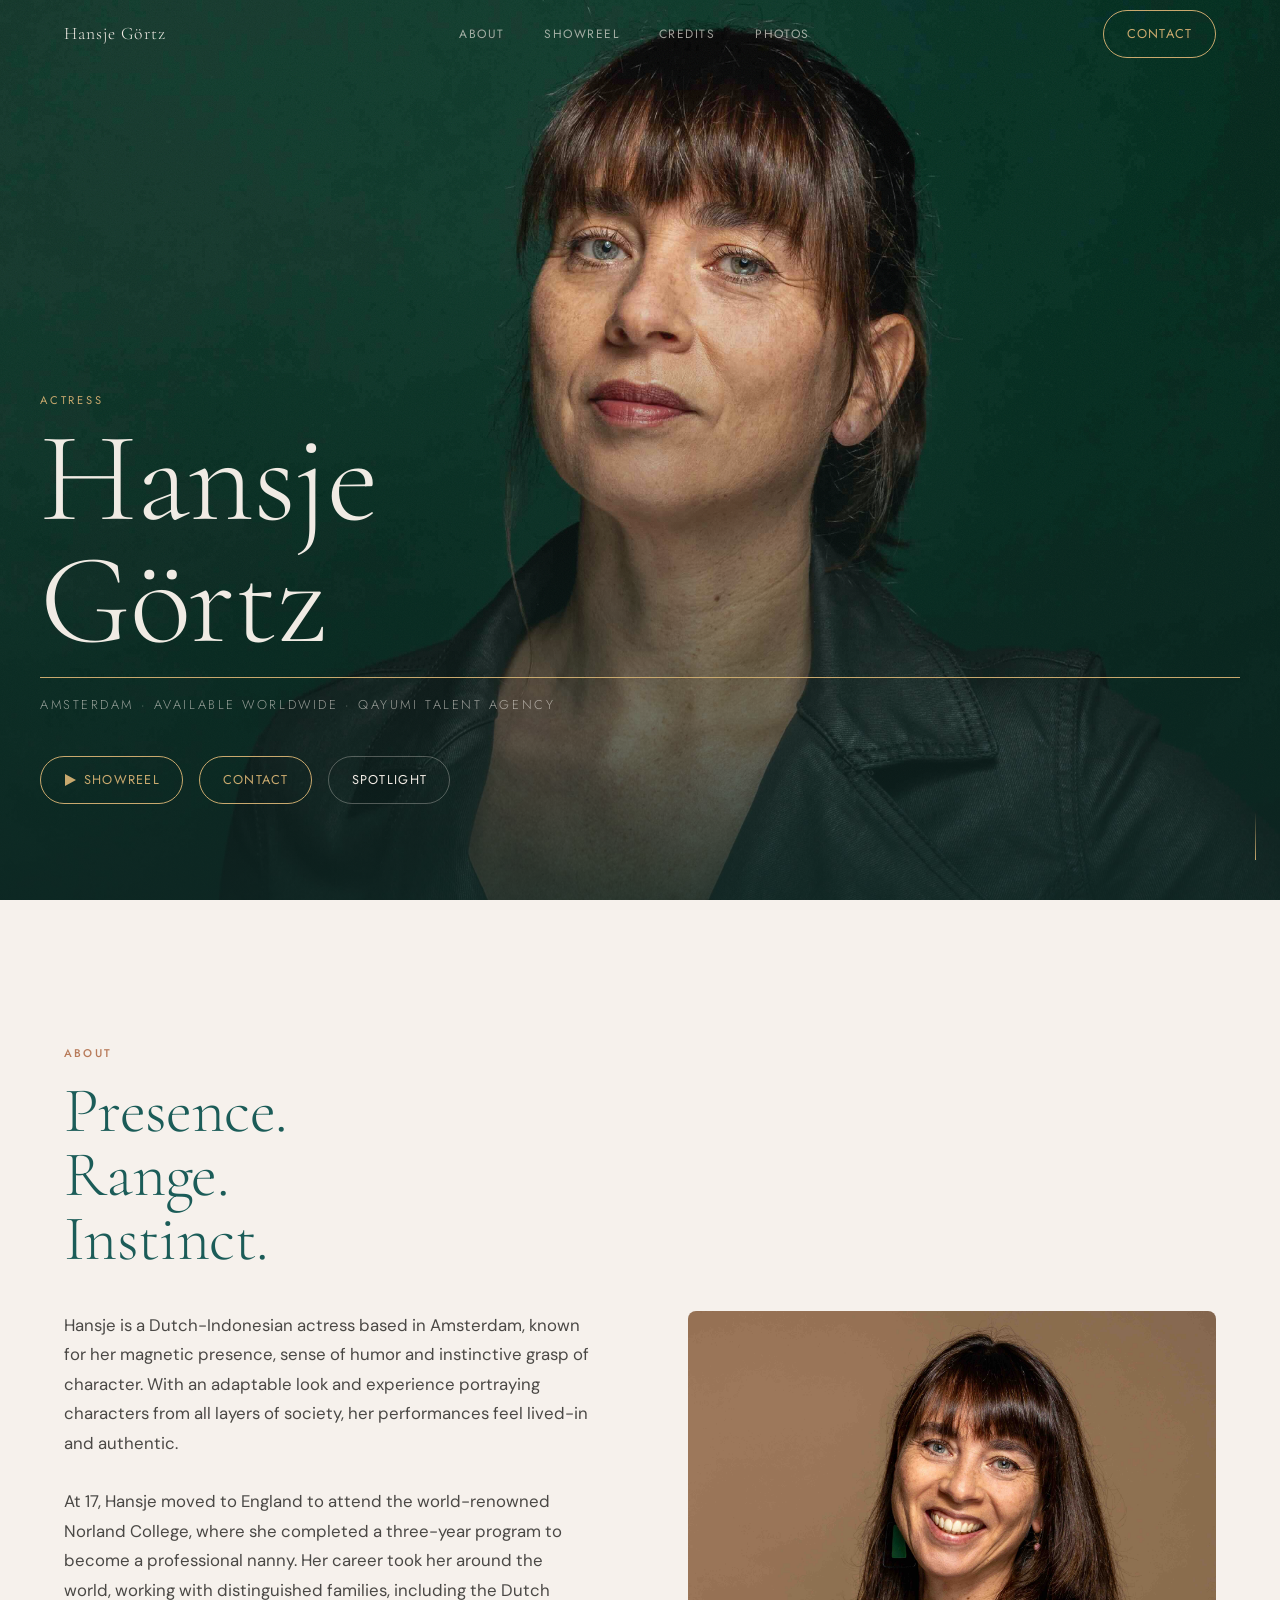
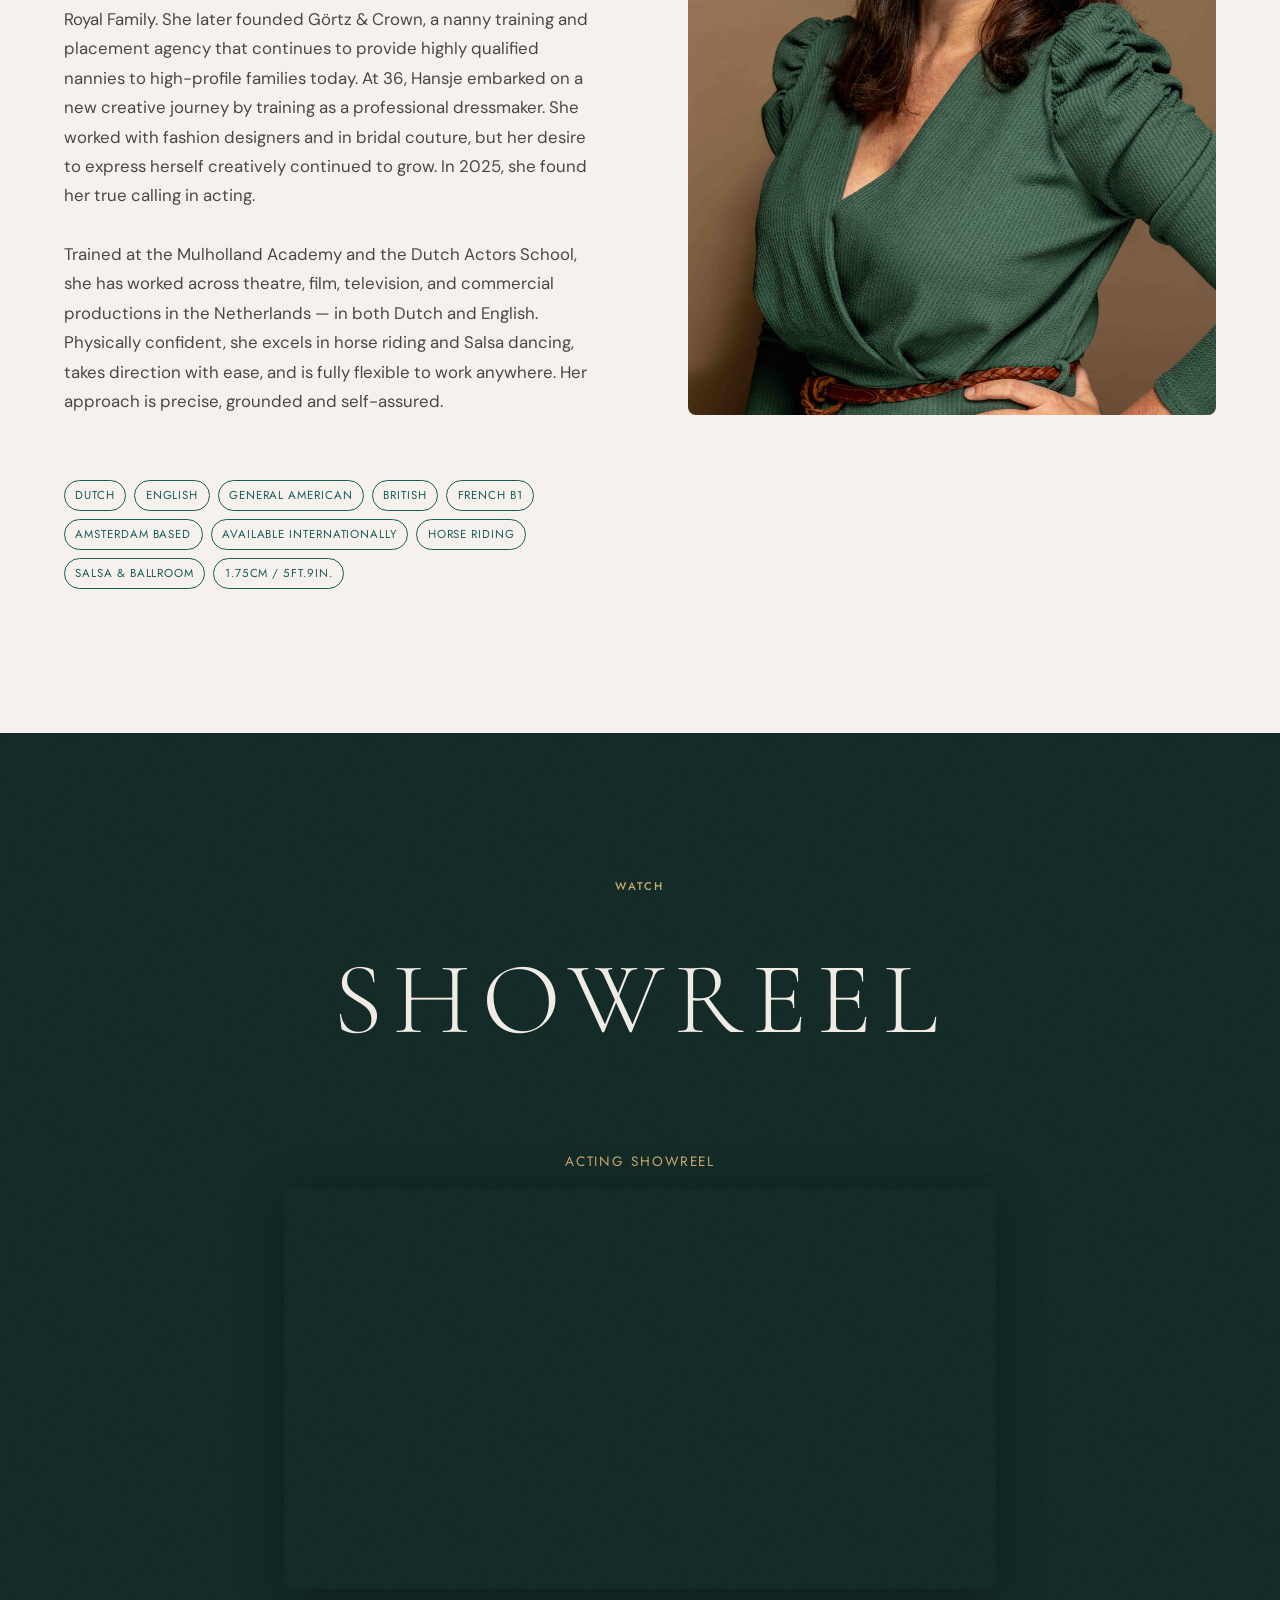
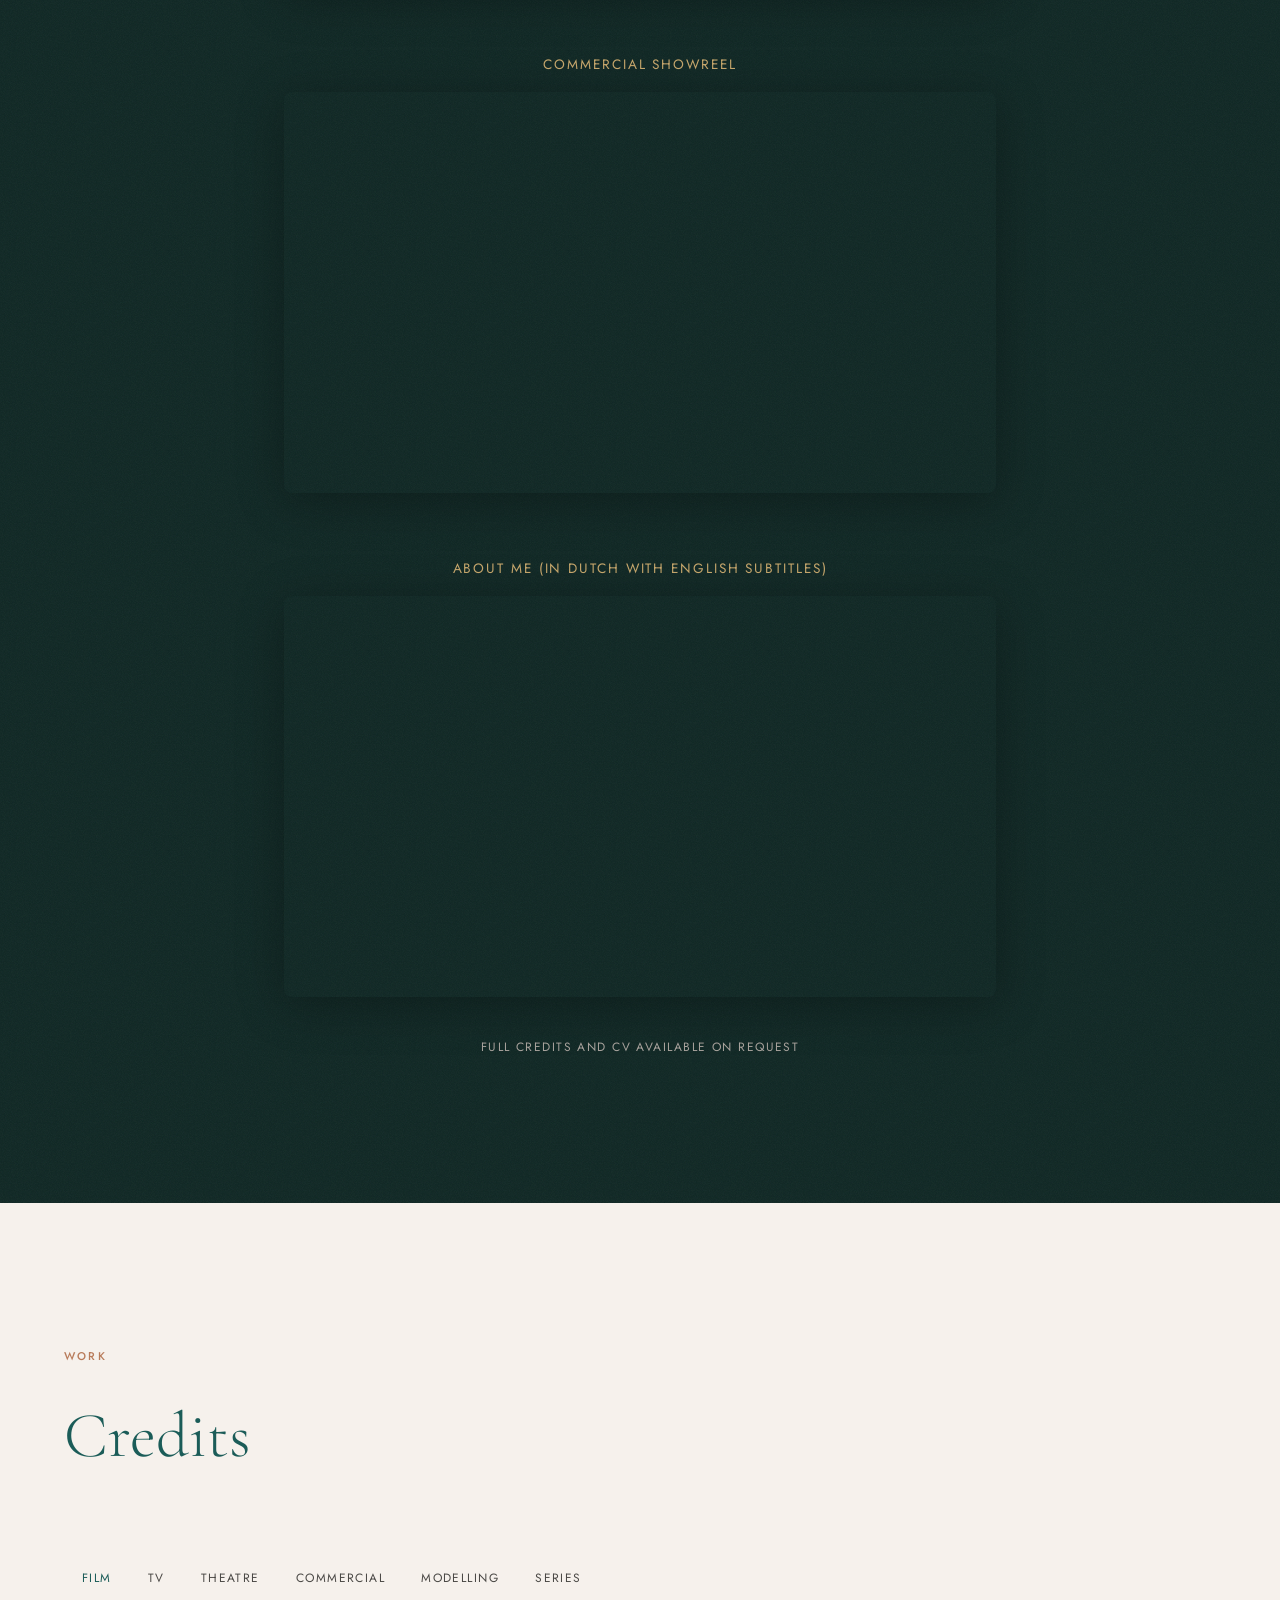
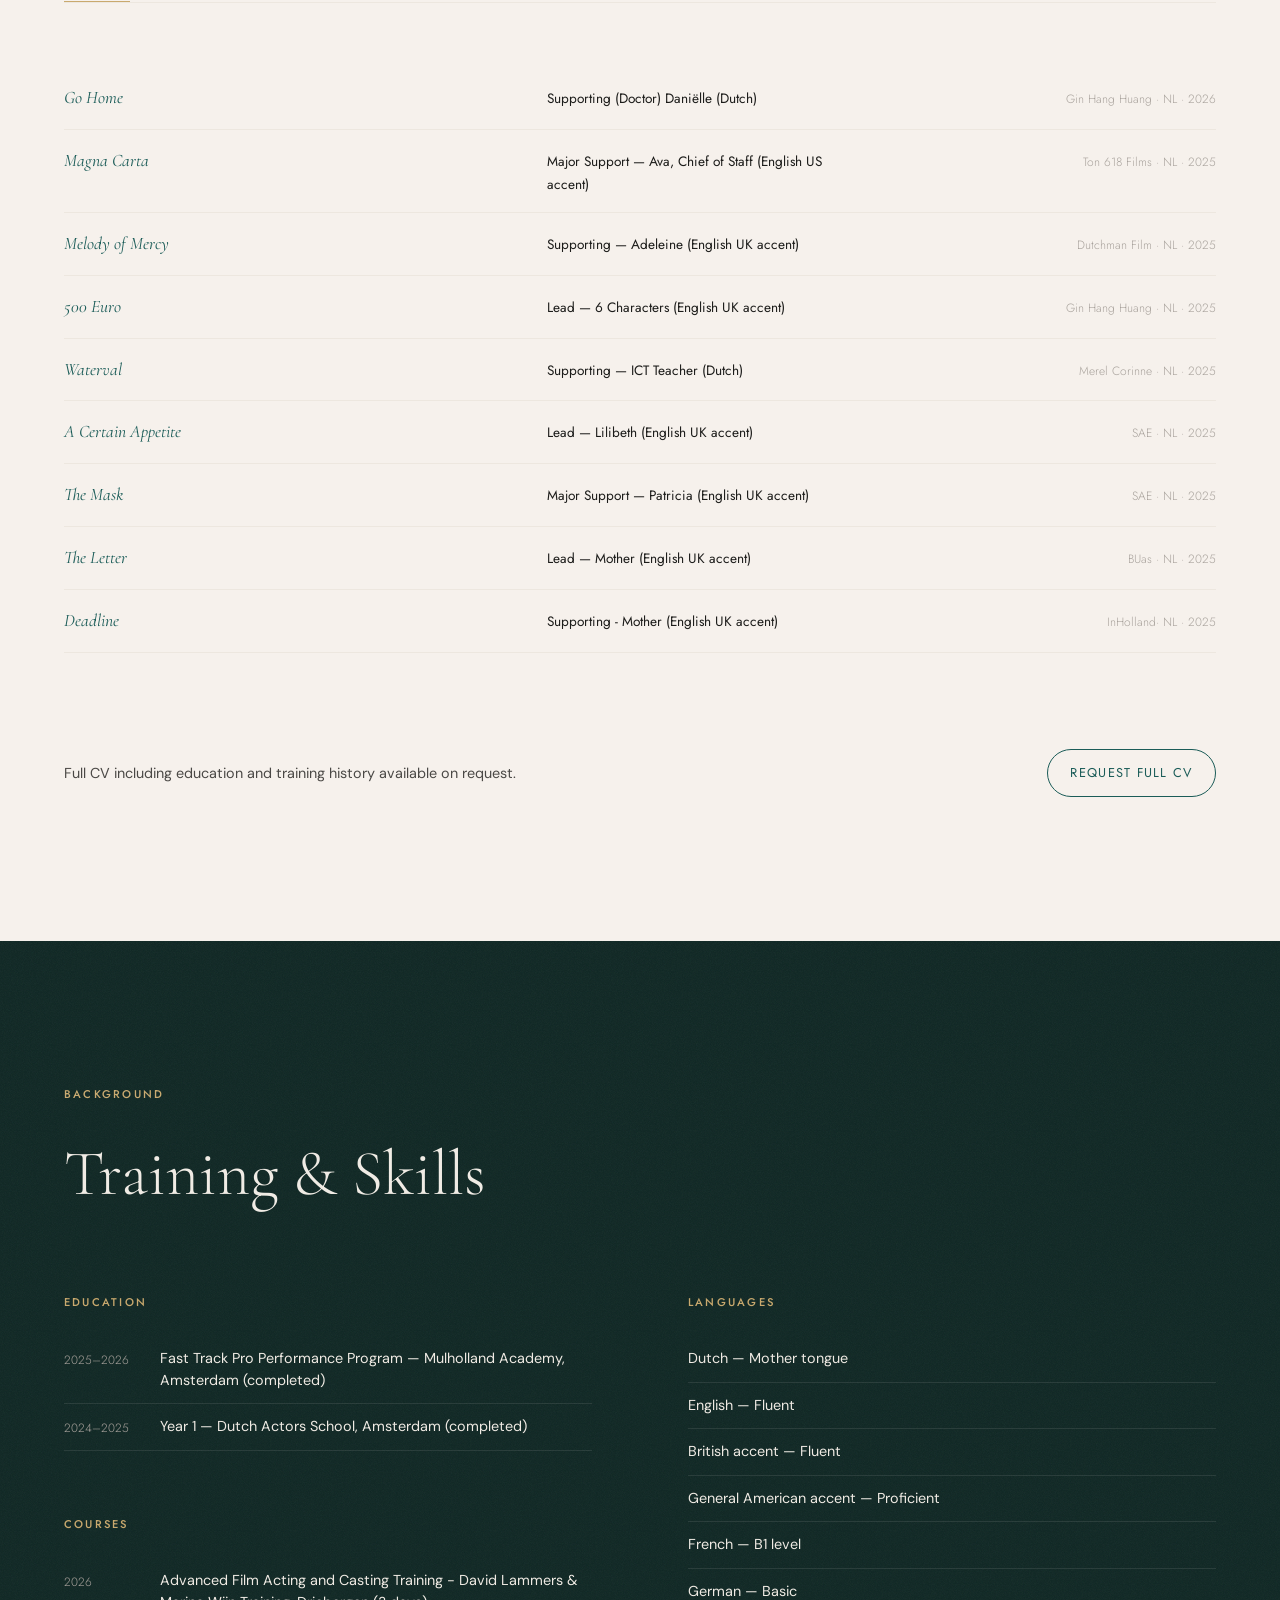
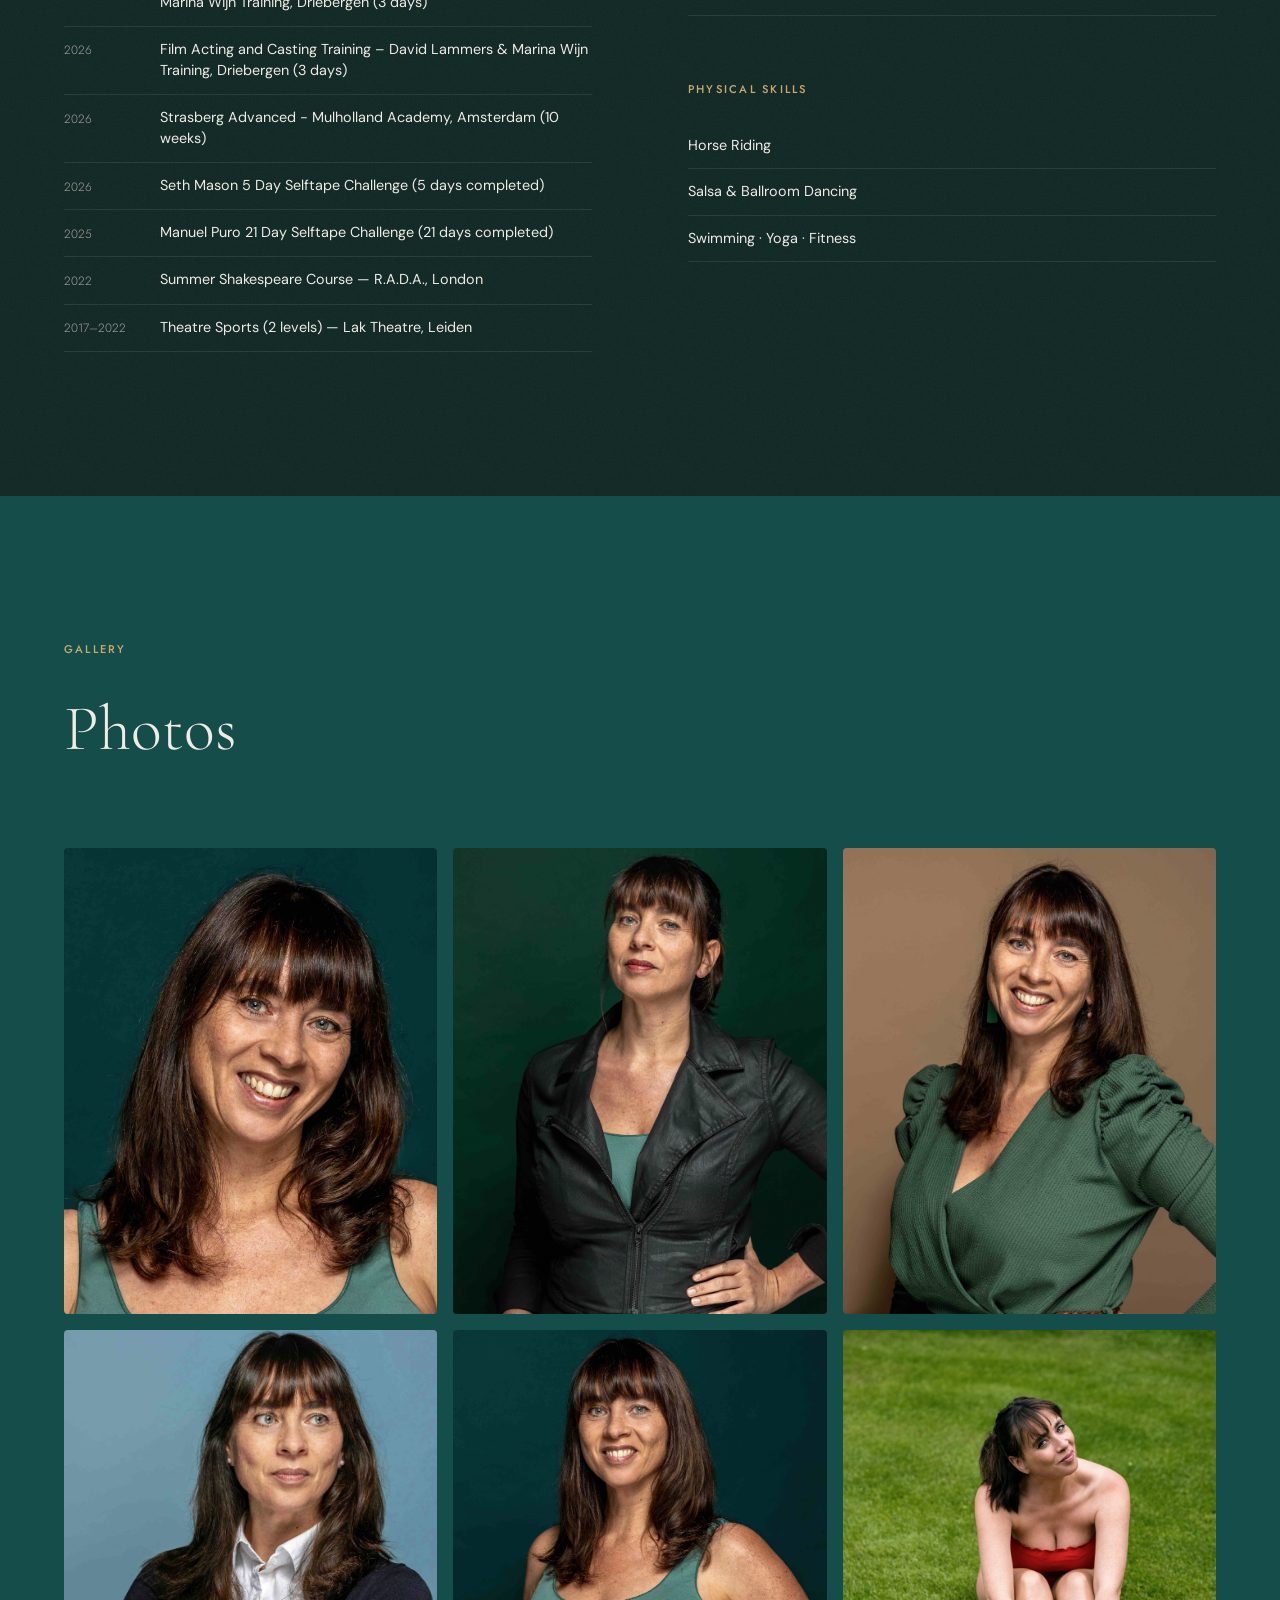
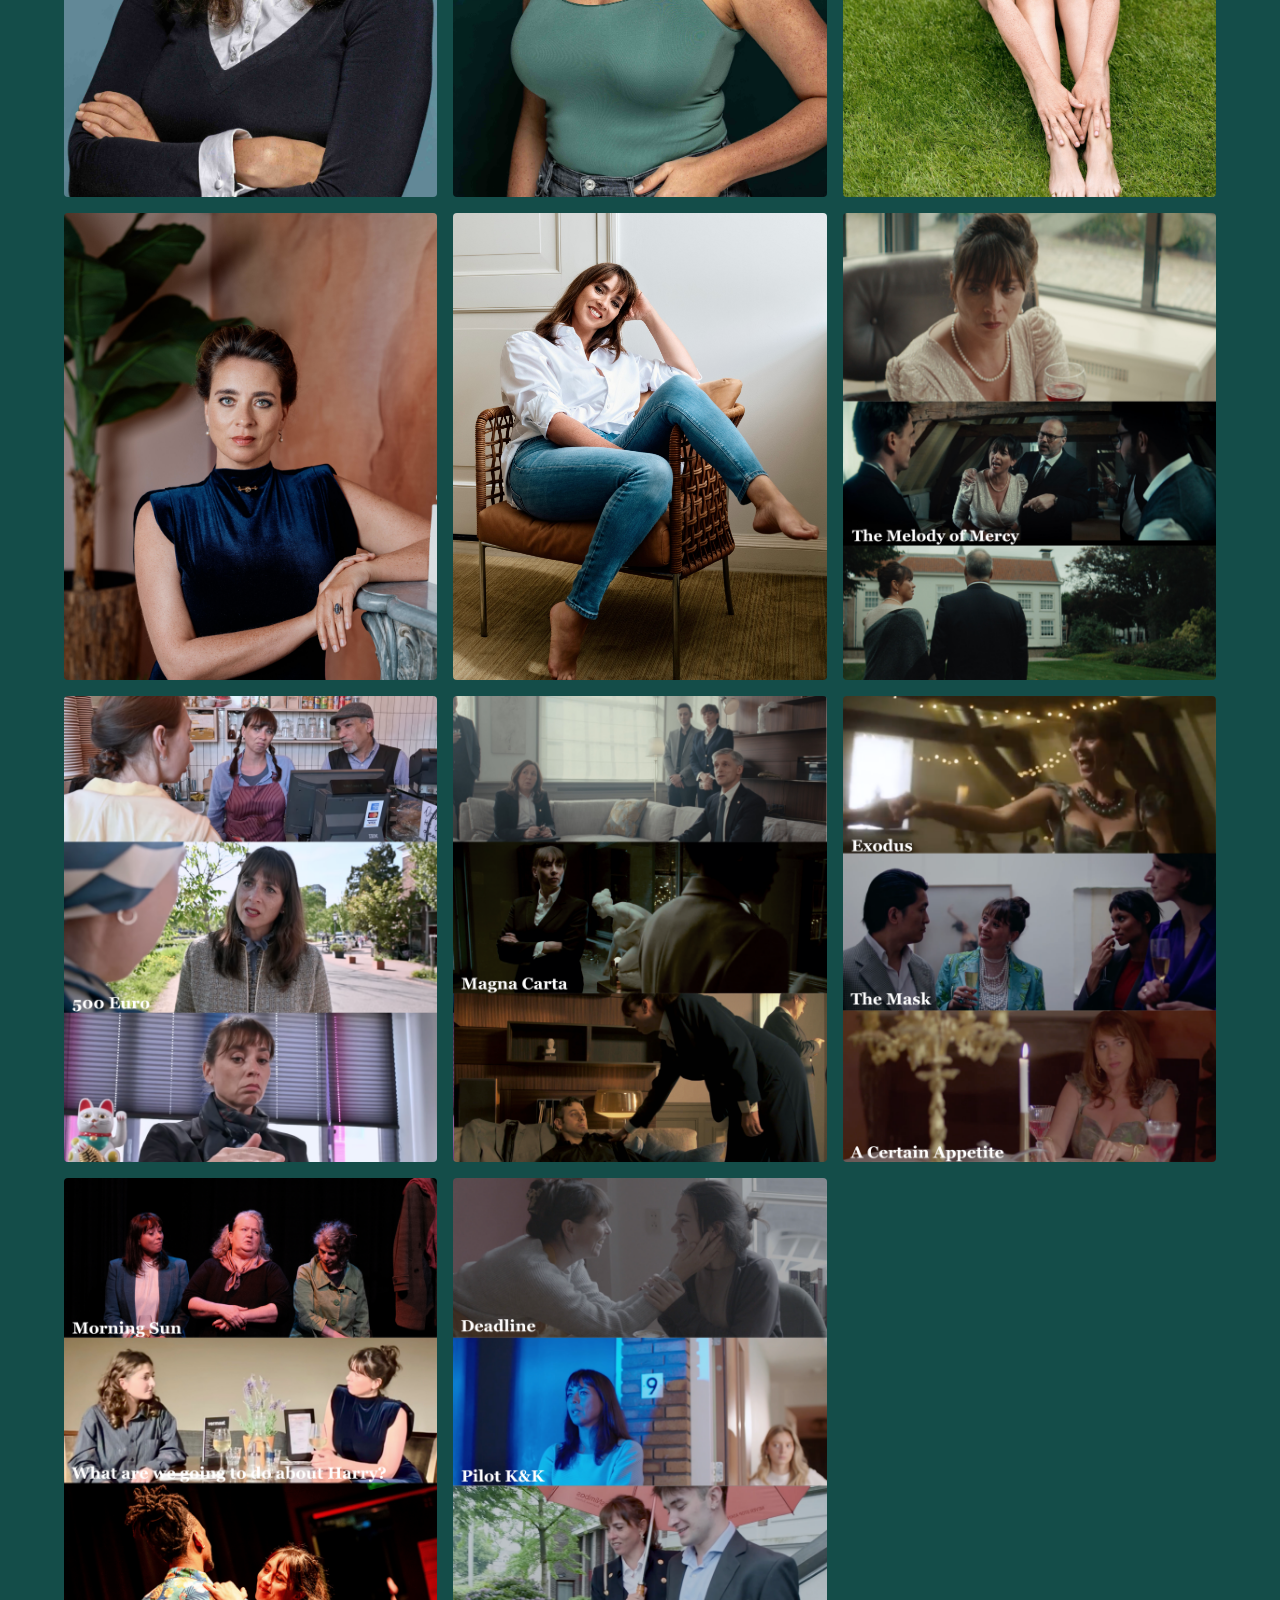
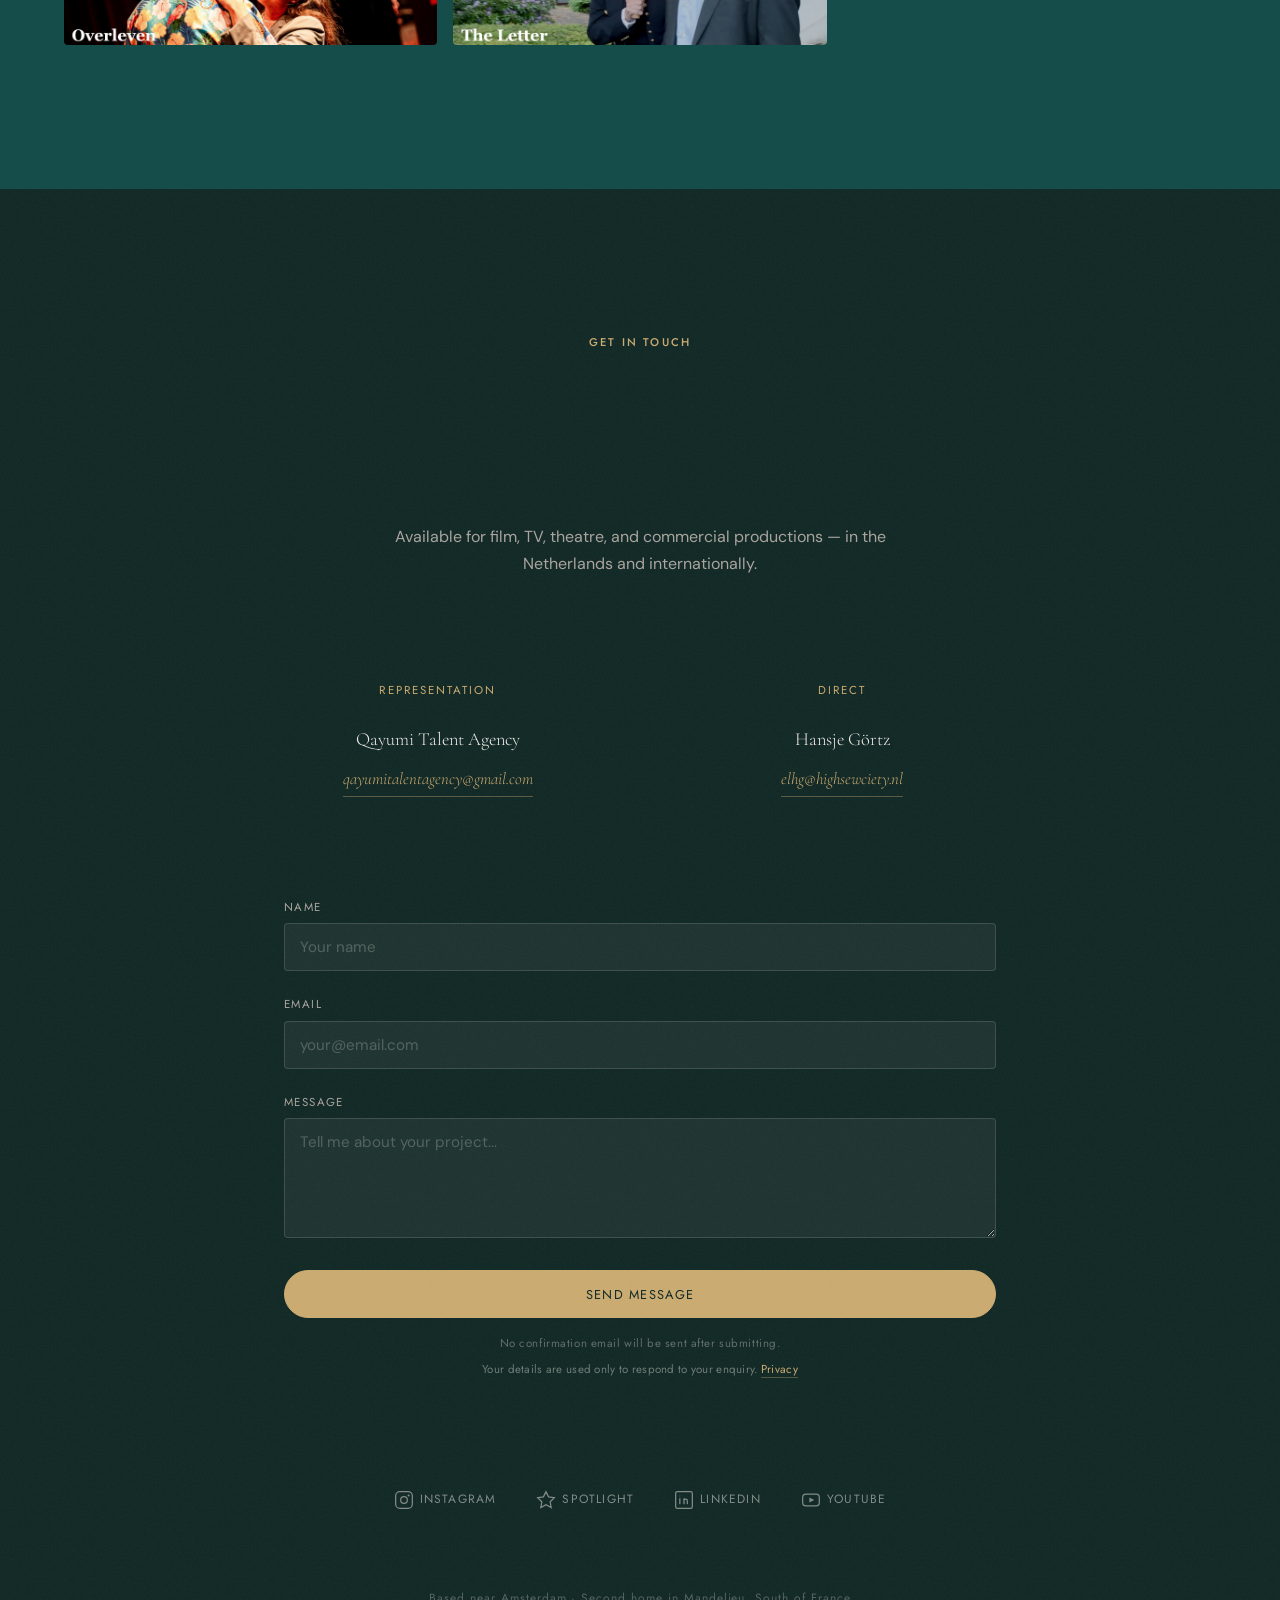
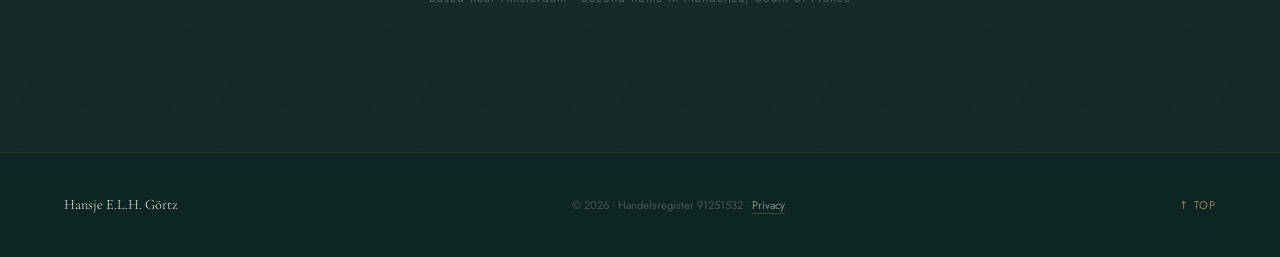
==== commit 03943d73: "Content update via editor" ====
--- a/index.html
+++ b/index.html
@@ -6,7 +6,7 @@
   <meta name="keywords" content="Hansje Görtz, actress, Amsterdam, Dutch actress, English actress, film, theatre, TV, casting">
   <meta property="og:title" content="Hansje Görtz — Actress">
   <meta property="og:description" content="Dutch-Indonesian actress based in Amsterdam. Available for international productions.">
-  <meta property="og:image" content="images/hero.jpg?v=1792670397110">
+  <meta property="og:image" content="images/hero.jpg?v=1792866573375">
   <meta property="og:url" content="https://hansjegortz.com">
   <meta name="twitter:card" content="summary_large_image">
   <title>Hansje Görtz — Actress</title>
@@ -16,8 +16,8 @@
   <link rel="preconnect" href="https://fonts.gstatic.com" crossorigin="">
   <link href="https://fonts.googleapis.com/css2?family=Cormorant+Garamond:ital,wght@0,300;0,400;0,600;1,300;1,400&amp;family=Jost:wght@300;400;500&amp;family=DM+Sans:ital,wght@0,400;0,500;1,400&amp;display=swap" rel="stylesheet">
 
-  <link rel="stylesheet" href="css/style.css?v=1792670397110">
-  <link rel="stylesheet" href="css/editor.css?v=1792670397110">
+  <link rel="stylesheet" href="css/style.css?v=1792866573375">
+  <link rel="stylesheet" href="css/editor.css?v=1792866573375">
 </head>
 
 <body class="" style="">
@@ -55,7 +55,7 @@
     <!-- SECTION 01 — HERO -->
     <section id="hero" class="section-hero">
       <div class="hero-bg">
-        <img src="images/hero.jpg?v=1792670397110" alt="Hansje Görtz — Actress" class="hero-img" fetchpriority="high">
+        <img src="images/hero.jpg?v=1792866573375" alt="Hansje Görtz — Actress" class="hero-img" fetchpriority="high">
         <div class="hero-grain"></div>
         <div class="hero-gradient"></div>
       </div>
@@ -101,7 +101,7 @@
             <span class="tag">1.75cm / 5ft.9in.</span></div>
           </div>
           <div class="about-photo-wrap">
-            <img src="images/about.jpg?v=1792670397110" alt="Hansje Görtz" class="about-photo" loading="lazy">
+            <img src="images/about.jpg?v=1792866573375" alt="Hansje Görtz" class="about-photo" loading="lazy">
           </div>
         </div>
       </div>
@@ -115,7 +115,7 @@
         <h2 class="showreel-heading">Showreel</h2>
         <div class="showreel-list" data-showreel-list="">
           
-        <div class="showreel-item"><h3 class="showreel-title" data-editable="" spellcheck="true">ACTING SHOWREEL</h3><div class="video-wrap"><iframe src="https://www.youtube.com/embed/K04iDbEUQE8?rel=0&amp;modestbranding=1" title="Hansje Görtz — ACTING SHOWREEL" frameborder="0" allow="accelerometer; autoplay; clipboard-write; encrypted-media; gyroscope; picture-in-picture" allowfullscreen="" loading="lazy"></iframe></div></div><div class="showreel-item"><h3 class="showreel-title" data-editable="" spellcheck="true">COMMERCIAL SHOWREEL</h3><div class="video-wrap"><iframe src="https://www.youtube.com/embed/zDg1MXEFWkk?rel=0&amp;modestbranding=1" title="Hansje Görtz — COMMERCIAL SHOWREEL" frameborder="0" allow="accelerometer; autoplay; clipboard-write; encrypted-media; gyroscope; picture-in-picture" allowfullscreen="" loading="lazy"></iframe></div></div></div>
+        <div class="showreel-item"><h3 class="showreel-title" data-editable="" spellcheck="true">ACTING SHOWREEL</h3><div class="video-wrap"><iframe src="https://www.youtube.com/embed/K04iDbEUQE8?rel=0&amp;modestbranding=1" title="Hansje Görtz — ACTING SHOWREEL" frameborder="0" allow="accelerometer; autoplay; clipboard-write; encrypted-media; gyroscope; picture-in-picture" allowfullscreen="" loading="lazy"></iframe></div></div><div class="showreel-item"><h3 class="showreel-title" data-editable="" spellcheck="true">COMMERCIAL SHOWREEL</h3><div class="video-wrap"><iframe src="https://www.youtube.com/embed/zDg1MXEFWkk?rel=0&amp;modestbranding=1" title="Hansje Görtz — COMMERCIAL SHOWREEL" frameborder="0" allow="accelerometer; autoplay; clipboard-write; encrypted-media; gyroscope; picture-in-picture" allowfullscreen="" loading="lazy"></iframe></div></div><div class="showreel-item"><h3 class="showreel-title" data-editable="" spellcheck="true">About me (in Dutch with English subtitles)</h3><div class="video-wrap"><iframe src="https://www.youtube.com/embed/RVWdeFT1g70?rel=0&amp;modestbranding=1" title="Hansje Görtz — About me" frameborder="0" allow="accelerometer; autoplay; clipboard-write; encrypted-media; gyroscope; picture-in-picture" allowfullscreen="" loading="lazy"></iframe></div></div></div>
         <a href="#contact" class="showreel-note">Full credits and CV available on request</a>
       </div>
     </section>
@@ -333,28 +333,28 @@
         <h2 class="photos-heading">Photos</h2>
         <div class="photos-grid">
           <div class="photo-item photo-item--tall" data-index="0" tabindex="0" role="button">
-            <img src="images/gallery-1.jpg?v=1792670397110" alt="Hansje Görtz — Close up portrait" loading="lazy">
+            <img src="images/gallery-1.jpg?v=1792866573375" alt="Hansje Görtz — Close up portrait" loading="lazy">
           </div>
           <div class="photo-item" data-index="1" tabindex="0" role="button">
-            <img src="images/gallery-2.jpg?v=1792670397110" alt="Hansje Görtz — Editorial portrait" loading="lazy">
+            <img src="images/gallery-2.jpg?v=1792866573375" alt="Hansje Görtz — Editorial portrait" loading="lazy">
           </div>
           <div class="photo-item" data-index="2" tabindex="0" role="button">
-            <img src="images/gallery-3.jpg?v=1792670397110" alt="Hansje Görtz — Commercial" loading="lazy">
+            <img src="images/gallery-3.jpg?v=1792866573375" alt="Hansje Görtz — Commercial" loading="lazy">
           </div>
           <div class="photo-item photo-item--tall" data-index="3" tabindex="0" role="button">
-            <img src="images/gallery-4.jpg?v=1792670397110" alt="Hansje Görtz — Business portrait" loading="lazy">
+            <img src="images/gallery-4.jpg?v=1792866573375" alt="Hansje Görtz — Business portrait" loading="lazy">
           </div>
           <div class="photo-item" data-index="4" tabindex="0" role="button">
-            <img src="images/gallery-5.jpg?v=1792670397110" alt="Hansje Görtz — Profile" loading="lazy">
+            <img src="images/gallery-5.jpg?v=1792866573375" alt="Hansje Görtz — Profile" loading="lazy">
           </div>
           <div class="photo-item" data-index="5" tabindex="0" role="button">
-            <img src="images/HansjeBadpak2.jpg?v=1792670397110" alt="Hansje Görtz" loading="lazy">
+            <img src="images/HansjeBadpak2.jpg?v=1792866573375" alt="Hansje Görtz" loading="lazy">
           </div>
           <div class="photo-item" data-index="6" tabindex="0" role="button">
-            <img src="images/HansjeKlassiek3.jpg?v=1792670397110" alt="Hansje Görtz" loading="lazy">
-          </div>
-          
-        <div class="photo-item" data-index="7" tabindex="0" role="button"><img src="images/1777314270642_74dbeae6-c19f-4c43-8b7b-91ba8beae2a9.jpg?v=1792670397110" alt="Hansje Görtz" loading="lazy"></div><div class="photo-item" data-index="8" tabindex="0" role="button"><img src="images/1785788890203_1.png?v=1792670397110" alt="Hansje Görtz" loading="lazy"></div><div class="photo-item" data-index="9" tabindex="0" role="button"><img src="images/1785788908228_2.png?v=1792670397110" alt="Hansje Görtz" loading="lazy"></div><div class="photo-item" data-index="10" tabindex="0" role="button"><img src="images/1785788932554_3.png?v=1792670397110" alt="Hansje Görtz" loading="lazy"></div><div class="photo-item" data-index="11" tabindex="0" role="button"><img src="images/1785789713955_6.png?v=1792670397110" alt="Hansje Görtz" loading="lazy"></div><div class="photo-item" data-index="12" tabindex="0" role="button"><img src="images/1785789727386_5.png?v=1792670397110" alt="Hansje Görtz" loading="lazy"></div><div class="photo-item" data-index="13" tabindex="0" role="button"><img src="images/1785789742028_4.png?v=1792670397110" alt="Hansje Görtz" loading="lazy"></div></div>
+            <img src="images/HansjeKlassiek3.jpg?v=1792866573375" alt="Hansje Görtz" loading="lazy">
+          </div>
+          
+        <div class="photo-item" data-index="7" tabindex="0" role="button"><img src="images/1777314270642_74dbeae6-c19f-4c43-8b7b-91ba8beae2a9.jpg?v=1792866573375" alt="Hansje Görtz" loading="lazy"></div><div class="photo-item" data-index="8" tabindex="0" role="button"><img src="images/1785788890203_1.png?v=1792866573375" alt="Hansje Görtz" loading="lazy"></div><div class="photo-item" data-index="9" tabindex="0" role="button"><img src="images/1785788908228_2.png?v=1792866573375" alt="Hansje Görtz" loading="lazy"></div><div class="photo-item" data-index="10" tabindex="0" role="button"><img src="images/1785788932554_3.png?v=1792866573375" alt="Hansje Görtz" loading="lazy"></div><div class="photo-item" data-index="11" tabindex="0" role="button"><img src="images/1785789713955_6.png?v=1792866573375" alt="Hansje Görtz" loading="lazy"></div><div class="photo-item" data-index="12" tabindex="0" role="button"><img src="images/1785789727386_5.png?v=1792866573375" alt="Hansje Görtz" loading="lazy"></div><div class="photo-item" data-index="13" tabindex="0" role="button"><img src="images/1785789742028_4.png?v=1792866573375" alt="Hansje Görtz" loading="lazy"></div></div>
       </div>
 
       <!-- Lightbox -->
@@ -363,8 +363,8 @@
         <button class="lightbox-prev" aria-label="Previous photo">←</button>
         <button class="lightbox-next" aria-label="Next photo">→</button>
         <div class="lightbox-inner">
-          <img src="https://hansjegortz.com/images/1785789742028_4.png?v=1792670397110" alt="Hansje Görtz" class="lightbox-img" hidden="">
-          <div class="lightbox-collage-host"><div class="collage-frame collage-layout--three-columns"><div class="collage-slot"><img src="images/1786468068313_test.jpg?v=1792670397110" alt="Hansje Görtz" loading="lazy" style="--collage-zoom: 1; --collage-x: 50%; --collage-y: 50%;"><p class="collage-photo-title">Test 1</p></div><div class="collage-slot"><img src="images/1786468076414_gallery-1.jpg?v=1792670397110" alt="Hansje Görtz" loading="lazy" style="--collage-zoom: 1; --collage-x: 50%; --collage-y: 50%;"><p class="collage-photo-title">Test 2</p></div><div class="collage-slot"><img src="images/1786468086339_test.jpg?v=1792670397110" alt="Hansje Görtz" loading="lazy" style="--collage-zoom: 1; --collage-x: 50%; --collage-y: 50%;"><p class="collage-photo-title">Test 3</p></div><p class="collage-title"></p></div></div>
+          <img src="https://hansjegortz.com/images/1785789742028_4.png?v=1792866573375" alt="Hansje Görtz" class="lightbox-img" hidden="">
+          <div class="lightbox-collage-host"><div class="collage-frame collage-layout--three-columns"><div class="collage-slot"><img src="images/1786468068313_test.jpg?v=1792866573375" alt="Hansje Görtz" loading="lazy" style="--collage-zoom: 1; --collage-x: 50%; --collage-y: 50%;"><p class="collage-photo-title">Test 1</p></div><div class="collage-slot"><img src="images/1786468076414_gallery-1.jpg?v=1792866573375" alt="Hansje Görtz" loading="lazy" style="--collage-zoom: 1; --collage-x: 50%; --collage-y: 50%;"><p class="collage-photo-title">Test 2</p></div><div class="collage-slot"><img src="images/1786468086339_test.jpg?v=1792866573375" alt="Hansje Görtz" loading="lazy" style="--collage-zoom: 1; --collage-x: 50%; --collage-y: 50%;"><p class="collage-photo-title">Test 3</p></div><p class="collage-title"></p></div></div>
         </div>
       </div>
     </section>
@@ -444,8 +444,8 @@
     </div>
   </footer>
 
-  <script src="js/main.js?v=1792670397110"></script>
-  <script src="js/editor.js?v=1792670397110"></script>
+  <script src="js/main.js?v=1792866573375"></script>
+  <script src="js/editor.js?v=1792866573375"></script>
 
 
 
